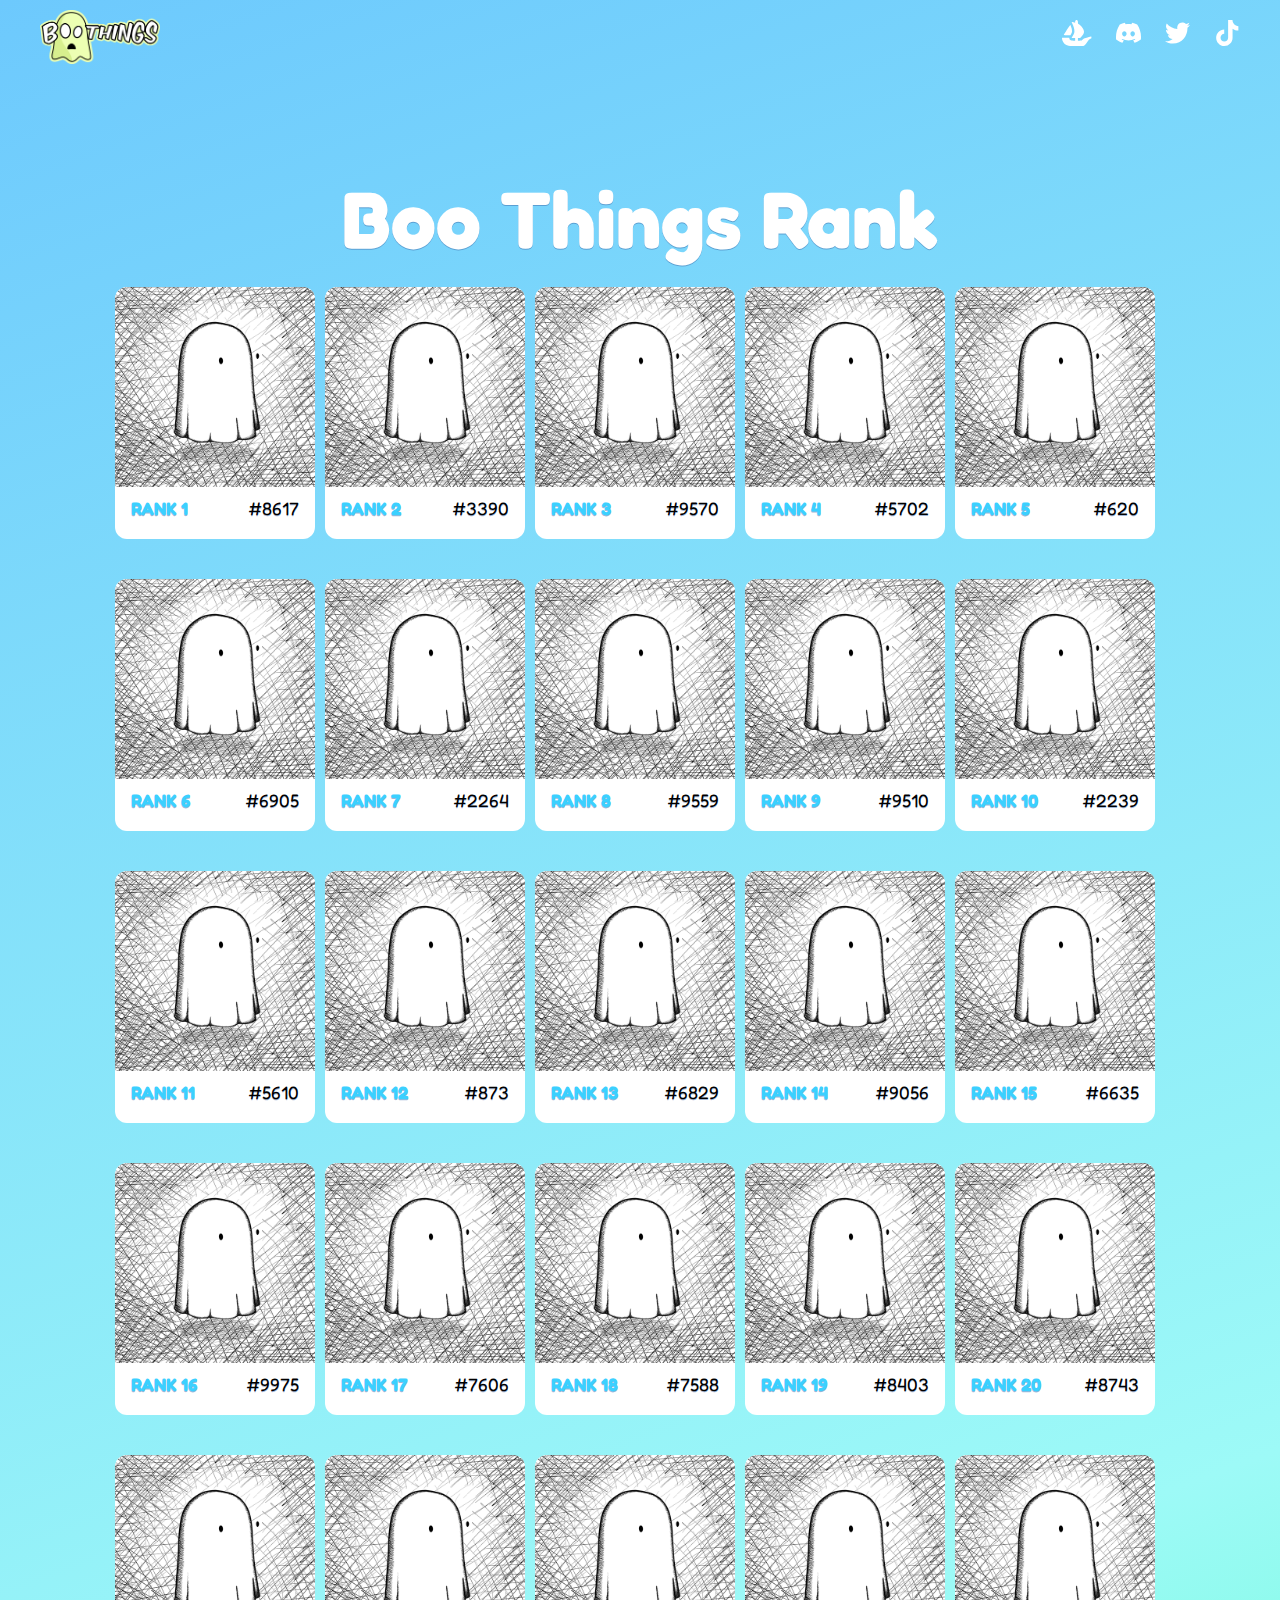
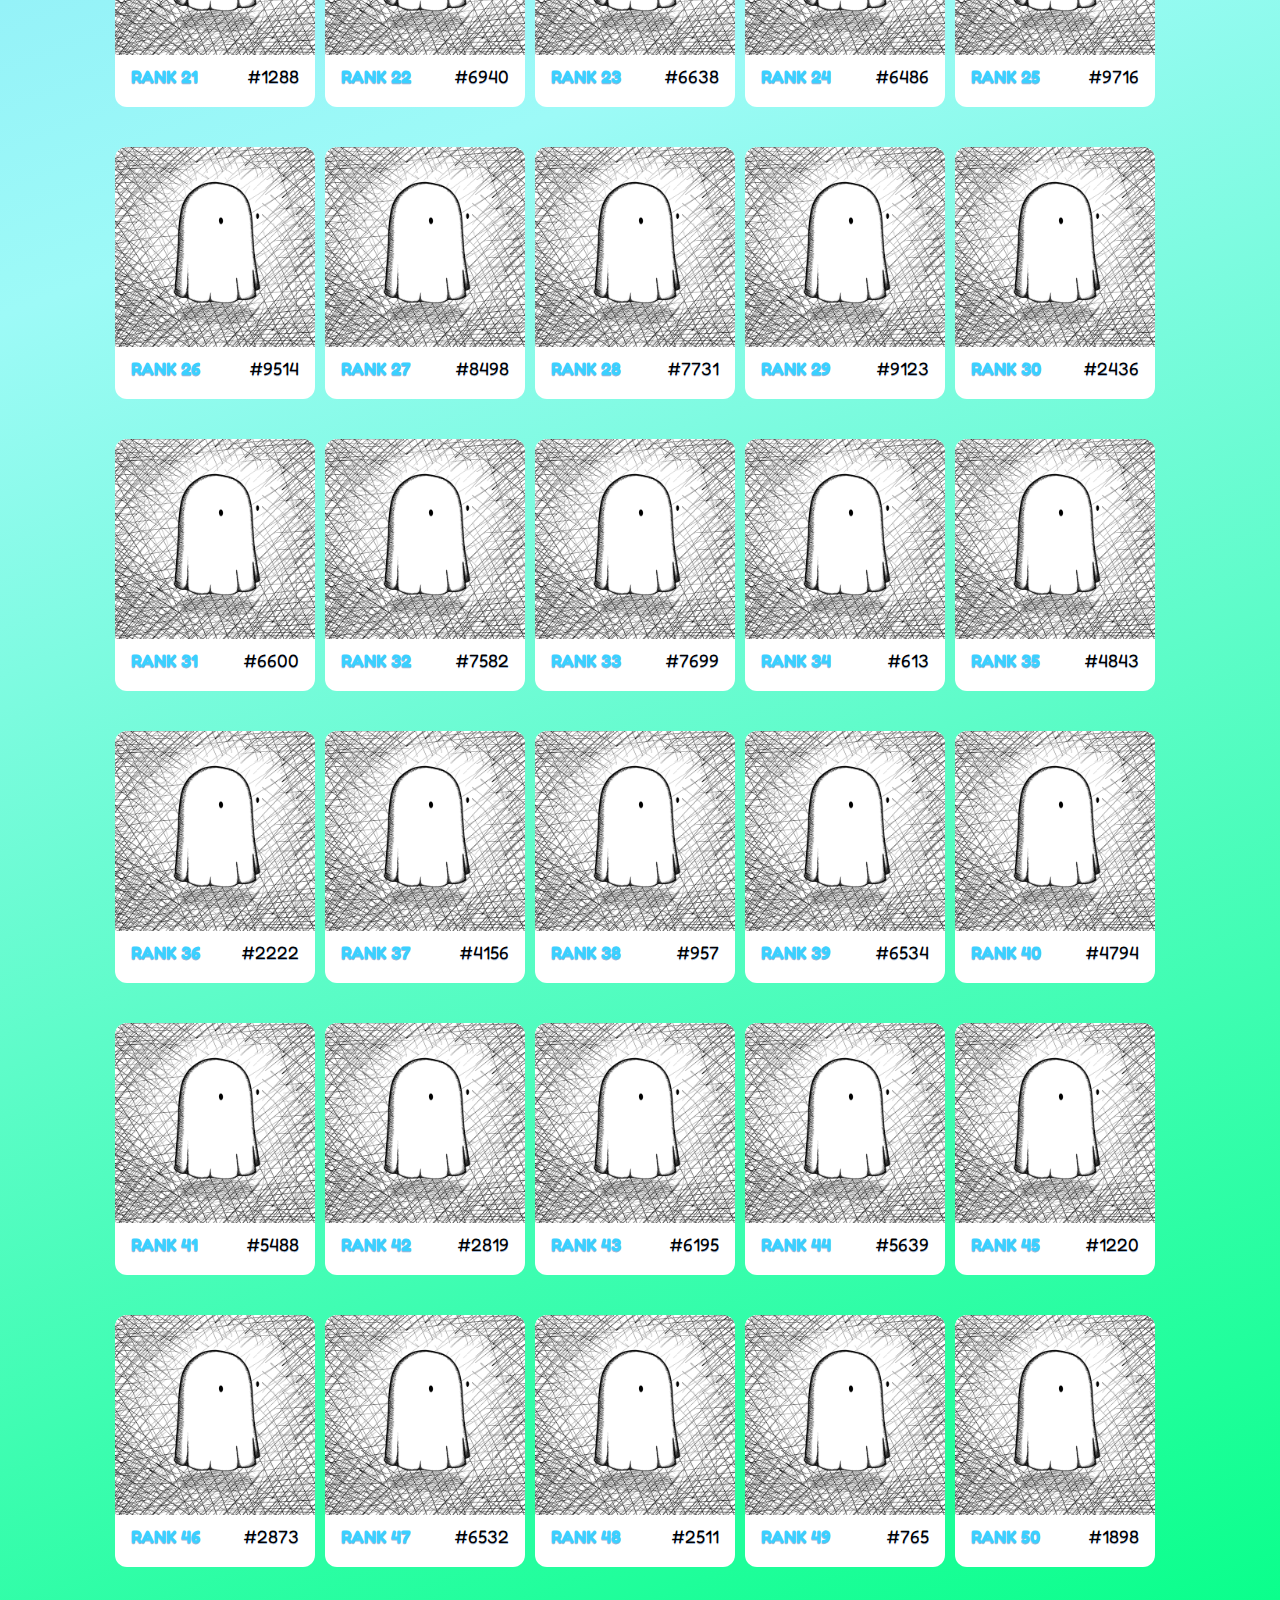
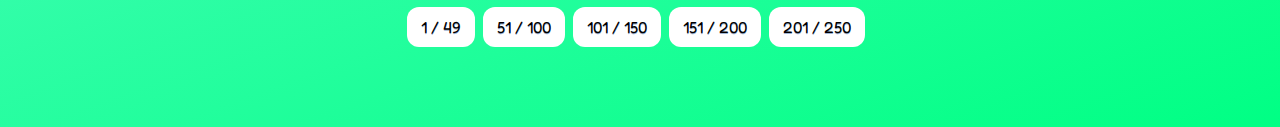
==== rank.html @ 9e051aad "Add rank page" ====
<html lang="en">
  <head>
    <meta charset="utf-8">
  
    <title>Boo Things NFT Collection</title>
    <meta name="description" content="A free NFT experience for everyone, no matter the budget">
    <meta name="author" content="Kaio Medau">
    <meta name="viewport" content="width=device-width, initial-scale=1">
    <link rel="preconnect" href="https://fonts.googleapis.com"> 
    <link rel="preconnect" href="https://fonts.gstatic.com" crossorigin> 
    <link href="https://fonts.googleapis.com/css2?family=Fredoka:wght@300;400;500&display=swap" rel="stylesheet">

    <link rel="stylesheet" href="styles.css">

    <!-- Global site tag (gtag.js) - Google Analytics -->
    <script async src="https://www.googletagmanager.com/gtag/js?id=G-XLTEWWSQ8Q"></script>
    <script>
      window.dataLayer = window.dataLayer || [];
      function gtag(){dataLayer.push(arguments);}
      gtag('js', new Date());

      gtag('config', 'G-XLTEWWSQ8Q');
    </script>

  </head>

  <body>

      <div class="session grad_green">
        <header>
          <a href="https://boothings.app">
            <div class="logo"></div>
          </a>

          <!-- <ul class="menu">
            <li>Team</li>
            <li>FAQ</li>
            <li>Polygon</li>
          </ul> -->

          <div class="socials">
            <a href="https://www.tiktok.com/@boothingsnft" target="_blank">
              <img src="images/tiktok.svg" alt="Boo Thinhgs TikTok">
            </a>

            <a href="https://twitter.com/boothingsnft" target="_blank">
              <img src="images/twitter.svg" alt="Boo Thinhgs Twitter">
            </a>

            <a href="https://discord.gg/EJy9NKh3gH" target="_blank">
              <img src="images/discord.svg" alt="Boo Thinhgs Discord">
            </a>

            <a href="https://opensea.io/collection/boo-things-collection" target="_blank">
              <img src="images/opensea-icon.svg" alt="Boo Thinhgs on OpenSea">
            </a>
          </div>
        </header>

        <div id="boo-things-rank" class="content">
            <h2>Boo Things Rank</h2>

            <ul id="boos-rank"></ul>

            <ul id="pagination">
              <li><a href="">2000 / 2049</li>
              <li><a href="">2050 / 2149</li>
              <li><a href="">2100 / 2149</li>
            </ul>
        </div>

    </div>

    <script type="text/javascript">
      
      var questions = document.getElementsByClassName('question');
      console.log (questions);

      var openUestions = Array.prototype.filter.call(questions, function(question){
        question.classList.toggle('open');

        question.addEventListener('click', function() {
          question.classList.toggle('open');
        });
      });

      //

      // Ranks
      let ranks = ["8617","3390","9570","5702","620","6905","2264","9559","9510","2239","5610","873","6829","9056","6635","9975","7606","7588","8403","8743","1288","6940","6638","6486","9716","9514","8498","7731","9123","2436","6600","7582","7699","613","4843","2222","4156","957","6534","4794","5488","2819","6195","5639","1220","2873","6532","2511","765","1898","2170","1280","3324","9029","1912","8415","8169","9069","6895","8429","5077","8716","555","7618","9482","5003","2297","7257","4739","8764","9260","3949","9933","7003","2746","3472","3657","9230","6705","5320","6749","3164","6603","6953","5638","1759","7271","7031","9991","2957","4934","1167","3299","4402","2298","7014","7051","463","4345","8229","3580","3064","3013","6737","3671","8544","5022","5028","4111","5581","9384","5187","4887","696","1338","1307","8932","4190","9694","2654","3208","3273","9005","2607","1345","6126","6279","2422","7709","9721","8931","9236","7064","7674","4871","1410","1043","2468","6861","7301","3610","4122","3910","6817","3036","1007","6783","6631","3784","6449","2406","25","4391","5393","356","9821","4900","42","3061","5607","6899","7275","3389","9518","9471","7463","8553","329","6110","4493","1985","2492","5473","3055","4860","6689","8829","2055","8887","9713","6428","4182","2894","3496","6114","6226","9447","5398","3069","6867","5705","6969","8107","9597","7198","6258","5847","6983","607","8833","8727","7723","4172","6508","510","2216","8196","664","6208","470","9080","9117","1420","4405","1624","3521","4771","3869","7564","8252","4458","5152","9974","7474","4141","8684","5678","1366","8548","5089","52","892","5653","3020","2823","7785","6047","3662","4617","95","9338","6289","3135","935","1128","3620","4498","6325","9986","3301","4859","4522","8686","5270","6061","7209","6450","5486","7055","9463","6164","7553","6230","5262","9319","5675","1001","7772","4709","2919","2015","279","1012","7852","5650","9638","1421","2743","2495","4601","974","7973","2999","1782","9815","1916","8504","4042","7241","1751","3779","1559","5453","7489","5039","1472","4479","9017","3045","833","422","3655","6331","3497","5435","6740","7181","6229","5373","4106","6522","3841","6864","9354","9051","2984","5963","8691","2023","1397","6301","6273","2020","8253","5902","6516","2044","4051","2985","6800","3251","4538","8248","8251","7356","1755","9842","7234","2544","625","3952","6804","8327","2405","1069","2009","1801","5721","2652","635","9763","7118","8212","9392","2412","7600","5766","3891","7638","1081","2963","7519","4690","9366","443","9093","9616","655","8101","9692","7357","471","1024","6181","863","387","3534","1525","1399","1971","4194","4320","815","2818","4216","3596","312","7430","271","7406","8775","9360","9870","6202","2773","6767","5891","7300","365","4578","6338","5027","5936","2129","2742","2849","8655","1777","160","1088","2961","3296","8683","9880","3231","777","754","3154","44","7554","2978","419","4220","8850","752","2860","4550","802","1992","8163","2800","9003","1740","3026","4902","1989","4923","6615","7078","5489","2274","4779","4780","7964","5389","206","623","8172","7706","1429","3423","3021","3315","68","4055","4328","9717","9328","3260","8226","632","5103","9767","9190","7171","6067","8183","9459","4211","2798","3908","5412","9038","7018","2281","3083","8416","1602","3589","2367","5905","3218","4797","1246","4968","6754","9394","908","9613","213","7684","5232","3494","2365","2853","6178","2976","3235","7372","7139","148","5019","2157","8064","1835","4212","7782","5326","3509","4206","7819","9015","8943","6080","3498","5535","6858","3532","5589","3766","348","5693","7856","7617","4461","305","2596","9009","1629","7984","8676","4993","8574","8168","7214","8355","5548","2344","6966","1907","673","497","3205","7975","4513","7380","126","5863","411","1814","7075","2623","4423","2524","6324","1078","9555","9108","1977","4226","5139","9100","2576","4109","6244","4352","9359","2317","9280","34","9771","8876","2364","3979","3629","8408","1122","5714","9172","4652","7117","9027","7988","5838","8171","5647","408","2202","1125","5439","7845","5901","249","8105","5234","8380","849","4105","6335","1039","7006","407","2204","2477","8698","9131","7925","9995","6370","8541","5111","211","1172","8017","4330","5075","7636","9144","7230","1311","311","7774","7814","6296","8477","1623","6361","865","5695","5505","7318","3818","351","7595","5065","1633","7347","6227","1169","2051","9329","2699","2127","6536","2549","5318","2698","3115","8385","3958","7108","7113","4980","960","6996","780","858","4965","5551","8217","2871","6247","4272","4528","9651","7880","1862","4728","4410","3079","9944","429","2600","4685","6251","154","7639","1872","9969","3845","6995","8396","8170","9857","4364","4950","2501","8700","37","3579","8948","6017","9513","9775","1053","7366","2038","3492","8034","4336","5642","2040","7126","4355","8587","136","9788","4331","8844","455","2532","3293","9019","1655","1761","230","1680","4383","2866","1648","9967","7365","8134","2497","7232","3821","7592","4440","1409","2826","4371","7515","3066","4349","4138","9797","5822","9607","1515","6388","6342","1721","2500","1310","5225","1350","246","6593","6205","58","4127","9418","2138","4137","8656","6490","9666","9961","631","9147","8813","2808","3418","1347","9816","6355","547","90","9083","4854","5271","1003","1563","8087","1855","6716","7879","5319","3990","6231","6780","820","3119","2363","8113","9772","628","7904","9492","8609","5502","1239","4911","3716","4143","5842","3182","7512","3739","1292","8443","3795","6698","4517","1182","8239","218","5324","4099","6669","6372","8482","2177","1305","1490","3278","5768","937","7483","3279","4280","4187","8126","7915","7499","6581","6683","8277","1954","139","2390","4755","4237","7913","6785","2921","3665","6763","4325","6715","3444","9355","8534","982","7146","4830","1852","3261","8487","1148","3348","4249","6816","7158","7411","1769","5652","2457","7101","9800","6344","678","1294","1458","8227","6094","7951","2145","6460","9863","1004","1626","2192","675","2832","3332","4825","9854","2012","2723","8075","8814","421","5472","561","4341","9982","910","5066","1150","4004","9781","723","6265","1733","5856","1177","8282","7993","603","2266","1427","2167","5940","965","5993","2650","5363","1184","5879","9599","7311","8181","1556","2093","7855","3687","9422","1489","1807","5941","6448","1141","308","5836","9670","2898","7134","6981","1816","5241","9237","2176","3644","3846","8837","2153","9976","288","5011","7067","3402","9429","6332","1403","5725","3073","784","2191","1582","3070","89","3487","9590","4439","8423","9437","9778","9295","8015","8022","8364","59","523","5558","5347","8323","493","1388","4144","7828","3277","2253","575","3185","8966","2727","6004","4053","5183","7438","1017","7634","1829","8255","3018","2033","4791","9403","3238","4408","741","8223","135","2882","681","242","4273","8203","8533","4337","8461","4551","5566","5227","7817","770","7714","2545","3566","4437","3462","4354","3404","6608","1072","1881","2578","1966","4297","4684","1121","1413","4180","7147","4416","4738","729","214","1653","303","9858","225","7302","3303","1884","9920","7771","9430","1900","1199","8088","889","5572","7514","3525","4068","9611","7267","8702","6839","1679","2103","2952","3731","2612","1238","2343","7808","4989","9749","1216","1391","9509","1641","7896","1408","4147","7405","496","5957","2837","2074","2648","3770","5841","4602","3837","8208","267","7264","8593","8860","2681","3919","5942","357","893","8540","5570","2801","2061","3615","7510","2315","8728","8714","5519","2905","3996","6888","4898","2571","7946","1526","3690","3463","3961","2210","7663","1477","5025","8492","5305","1549","1583","9861","748","8772","2620","2705","354","7143","6329","9926","3991","8530","9010","30","1767","9517","6491","9642","4576","4599","1273","9891","5531","4777","6602","7646","9875","6505","241","6982","6395","5989","3171","7427","4656","8246","5513","9544","3965","4571","9519","5446","7999","817","8218","4148","3940","6463","8207","7155","9068","6547","7745","3249","9124","1600","6871","4747","4436","4627","2539","3095","6977","3053","8557","1622","3150","7029","7068","5093","4516","7743","5209","1741","7934","2948","430","6935","6423","1996","4463","4594","9769","6016","5764","3474","3900","4250","3510","6261","6546","4480","4865","4344","8567","7351","866","2209","8140","7261","8572","1675","3302","8271","3924","9762","6185","8026","9330","98","6236","6365","8514","9929","8909","6218","840","961","1115","1453","8559","1776","9075","2039","7035","4919","2387","2067","5765","3193","5991","3626","6266","482","5541","8114","67","8904","8454","8392","1942","353","331","4082","8916","9213","2851","9373","5366","665","9655","1865","3571","9141","4348","8071","5981","716","6139","9206","1452","3362","4390","7873","3546","7650","9110","7466","1178","3507","3987","1635","6005","7465","4386","8606","3720","5273","5281","3114","4332","8518","5741","9595","2726","1256","4195","9745","2987","1257","4303","238","1096","5959","6656","2935","8550","3562","8651","4184","3978","9105","4882","5798","2820","5904","5597","868","917","3093","1331","9473","9362","5699","9528","7765","2195","3994","7102","6381","2265","5584","5977","5409","5200","549","4910","4638","9070","2100","5617","5767","491","6980","3419","4029","7713","557","1905","6037","8521","9390","651","2441","5965","8608","4392","1854","3040","867","6950","3068","5830","6810","3082","7560","5016","4775","4886","5040","366","4000","9385","2749","4616","7343","1010","8826","9304","6818","9335","1407","6275","9516","9573","2136","3588","1455","947","5101","2526","5455","9663","2744","4435","8000","4832","8976","8630","7919","4315","39","2081","5813","5004","7557","2156","2613","404","3102","2444","6965","3604","9753","579","6567","5636","2456","8053","556","2426","6075","8810","4140","9793","7221","5201","3504","8835","3050","5199","2173","8755","735","7857","9261","2669","2788","6521","8724","8315","3242","9884","4202","9257","3062","1260","669","5194","3516","9317","5224","923","8062","8668","2261","7159","7992","1991","8452","8583","9032","1240","2460","9194","5437","4725","8735","3535","6187","3271","7753","1222","5568","414","441","5804","8604","9450","637","827","5629","7854","1505","3768","6167","5908","8156","8956","1810","6830","129","2246","2328","220","1268","5374","5340","209","1504","3517","3688","9006","4620","8694","4877","102","2887","6446","9040","2875","2327","9708","2662","8901","8044","8331","8620","6299","5375","5552","8554","229","8359","7899","2","7328","1775","2198","512","121","4955","2745","7500","7505","7977","2459","1066","2777","6514","3255","8843","1903","29","6978","9970","5272","1145","3263","8499","8561","7884","2118","2872","8117","4720","880","3569","4404","4312","9827","2653","9569","8902","1011","4798","5422","4695","1242","5809","7149","2972","1644","6928","8580","5849","2572","1014","2105","4658","8427","2599","3256","6565","8198","8300","5256","2471","5279","8997","1502","779","9940","6159","9241","2110","4132","1161","5018","5092","3051","9148","3403","939","9954","1560","1073","2908","2522","2113","2379","3698","9546","1040","3711","1979","1303","5062","9089","9426","1715","9930","7180","6462","9315","2811","3429","454","4967","1547","4313","6209","7043","1778","3986","3647","9166","5061","6693","6085","1615","2998","6994","7998","9626","1051","7532","4899","3339","3581","7635","3669","69","4281","1156","99","8987","168","8317","1425","7052","9119","6357","8493","349","1476","6074","7848","5878","2989","2896","8259","4347","6420","8299","3723","4448","4857","92","7008","7258","9464","2165","3334","2034","2841","7111","4370","5771","5821","9326","112","8374","8690","1008","8135","890","4553","7281","1454","1269","6500","9132","2967","3439","9400","6751","2738","3288","2338","8737","6687","5866","2228","7643","1203","6285","8464","1984","281","2308","8746","3168","3603","9953","1961","3741","5719","3842","7017","2914","5222","7538","9316","8138","2196","758","1487","2763","3785","5618","2052","2588","5165","5622","3028","1133","3859","8720","3561","2622","5136","2817","1279","2892","7388","8200","882","2430","4284","2700","5776","8465","172","5921","8839","2859","1262","1285","1323","8116","4533","9276","2247","4251","9758","3976","4905","821","5071","8940","7013","1064","4657","7498","2834","4154","6717","8043","928","1565","5556","1716","3995","9065","4497","5410","6270","2473","3549","4650","5811","1878","1272","2112","2593","4142","4888","2194","1718","4294","2586","9698","992","4952","1322","2386","2469","3014","1173","9981","9704","3151","2252","1276","2443","4071","682","6433","1251","4230","7360","5938","78","2642","4072","9845","3584","4298","8270","4591","5044","7326","8089","86","2577","1953","4095","3023","6893","2647","3508","884","1111","3506","181","4457","7796","9007","701","3544","24","4058","5360","6833","8654","8897","4942","2877","2537","5930","7673","6796","7583","3319","2673","5986","6191","9094","5454","887","166","247","9466","2863","2282","9055","2721","3955","5492","7712","2934","4749","6410","926","8972","4677","7148","9263","1827","6327","870","4735","480","9906","1986","347","6340","5718","171","5774","4157","1695","326","9881","3091","5245","7243","9739","5498","111","2389","9021","4581","6397","1700","5162","7112","35","2515","6036","2361","7162","1479","9138","4171","8142","6729","9732","4471","6392","7236","516","4460","6545","4164","8481","1975","6183","1293","4838","4015","6828","6857","8960","9598","2983","3825","1958","5562","5228","6128","7586","7798","2310","3417","9284","2891","4034","4587","7456","661","7898","9734","1713","6457","3832","4368","5233","9678","5246","7703","712","1327","9818","3943","4244","8376","6046","6883","6052","894","1846","4425","3099","4537","6701","1362","8506","9223","9999","2035","2066","3392","4548","8662","857","8474","793","7580","2693","8892","7224","1805","1142","2870","3460","4702","948","1519","2720","5843","2610","2062","2233","9298","2463","1785","2089","1393","2521","6113","2174","3861","8906","4189","7436","8918","3274","9235","8847","448","5432","5895","7027","8545","7452","888","1225","6622","2587","6407","1521","7572","7127","7824","6789","4708","4764","3459","4030","5231","1108","1102","2080","4378","9106","3259","4521","457","4407","6280","6611","8233","6790","3197","4917","3409","5738","1724","5035","9742","5839","3906","8523","9737","6711","3957","542","7266","2294","4295","2251","2730","5371","5460","6837","7428","4379","5898","8166","416","4227","9711","282","2639","3184","8991","5023","8543","515","3104","4504","9195","6970","9826","3587","1271","7206","7485","8129","4401","4495","427","2790","4075","7325","8802","1229","9951","3468","9322","4909","8489","1710","3047","5153","7822","8708","9098","362","906","7805","8571","9649","4603","619","7847","1208","8442","8974","2411","6237","1359","3945","6137","21","7050","5042","6936","1645","9306","2915","6910","3001","4478","1928","2806","3178","5244","258","5861","7831","740","2392","4731","9220","621","9534","1922","8605","3352","5726","8411","175","6890","9077","5756","5524","5685","5950","9013","495","1566","9878","987","5332","8013","589","3129","7069","49","6811","1638","767","4666","5280","6421","3233","2676","8056","2159","9574","809","3046","6368","6477","8600","1343","3138","6682","1093","4706","4964","7769","3254","6235","6283","9498","4134","848","2161","3835","5238","3156","9832","2302","7626","3143","9724","9372","4704","9453","2797","6169","1627","2517","7095","4508","6772","9305","5052","6527","5580","9361","4683","2608","9337","194","4895","7494","3469","5211","9983","2816","7599","3934","6284","3515","6295","4090","5055","6175","8602","9026","266","2548","5220","9245","1473","8173","8636","1021","544","1573","4841","7531","3344","2356","9413","2296","2803","7754","3831","5007","9719","6934","2809","4906","7679","6732","8625","829","1186","5733","5978","1048","925","3416","5158","5425","5749","1882","7976","7849","9812","164","4288","7340","6612","2843","8070","5060","4956","8435","7382","498","5649","9783","4043","2323","688","7570","6456","9066","5317","9478","1897","3363","877","540","8121","3094","3357","5757","3676","3308","6200","4988","8325","9184","9919","7215","6147","1783","4205","3520","5442","6362","831","539","5917","6382","1685","3089","3630","5083","6852","4484","5503","8849","8967","8350","2943","4792","391","1195","5216","5377","7125","4634","2072","3396","5645","5810","6168","6473","9225","796","1083","7090","2499","8776","2922","8825","4724","6425","4853","5266","6827","7502","5298","9234","6216","9137","2221","5191","6992","6027","9352","8059","3820","5795","757","1678","1065","2850","5619","9445","7123","7153","6414","4714","7683","9579","4515","87","642","8149","7691","6843","2917","7675","5995","6249","5778","8996","9307","2293","5419","3411","9741","9871","97","5750","8555","984","5188","4110","4767","183","8838","9214","2116","4787","6198","9052","1005","8177","7122","2731","2889","2895","3098","7568","8278","330","5724","3194","3659","5192","9524","4257","2307","6771","7030","3149","584","5882","2774","5525","2415","4023","4566","5499","6131","6250","6374","7844","8307","1070","2352","4358","2538","3729","4673","8824","1948","3826","8417","8921","2106","3415","5221","5497","1593","3196","6937","6252","382","2212","5121","6599","8712","108","9647","577","5539","2454","6653","8382","1923","4827","4963","7883","5781","3192","6095","8665","6502","5091","6914","2941","8312","9444","1325","4878","9836","7680","7529","2488","3638","4582","7120","3759","751","7645","487","2109","3802","4946","3077","5450","1726","2476","1376","5438","1697","2678","517","931","1147","3204","4112","7612","8950","9004","4971","8939","9900","999","6116","3621","5958","8893","4786","8674","2147","6088","446","7836","376","2226","1221","7178","4151","8657","8744","6881","4126","7033","3710","3103","1729","941","1419","3586","918","2366","3776","6394","6396","8995","4672","3310","3117","3137","6369","8556","5803","7249","7409","1692","6525","6973","8713","638","8899","4340","3702","1836","9171","3787","5637","8614","3400","8911","6930","8486","5413","9259","1970","4338","9572","5540","6770","7250","3253","7384","8430","6313","6841","2856","332","1849","3414","3726","5703","5922","6809","7216","4510","9862","1422","940","4711","9675","9334","4947","6482","4901","2937","6056","6774","7974","4271","6576","7509","134","3599","8941","2508","4054","6186","7103","5148","2348","7604","6044","3591","3666","7273","4701","920","4018","8867","4035","7037","6725","5202","7927","8664","6072","2628","2988","7083","856","7842","6572","2071","1094","8731","8999","334","7028","2162","2868","3300","9822","1668","6728","1571","8288","1869","9211","9743","5608","8851","8099","9182","3905","8979","7394","9896","3270","9901","7080","1157","1574","5321","5867","7070","5474","580","3349","4010","4267","4774","4817","7218","9379","3203","4716","5475","5615","2391","8924","7910","8741","6806","8853","4254","9865","4742","7756","606","1164","8419","790","2345","3923","3941","4406","8219","5284","9302","1956","2242","1883","4927","6278","727","8476","3550","500","2269","6141","5344","6775","4453","8441","1793","358","8005","1436","7391","262","6847","3384","7060","4761","3281","5467","564","4811","5815","4285","913","2857","4059","7121","4081","6481","2431","4659","5100","1822","3583","9915","9109","286","6990","8945","9158","234","3054","2032","5440","9618","4179","9348","5865","7315","7644","9416","3605","3764","3177","3565","8807","9408","762","4170","9643","1129","5171","5514","5939","7026","9312","5643","1385","5656","2930","7957","1588","2789","3485","3340","5544","6193","215","1080","2936","3808","8729","1592","7790","8036","9486","8621","679","898","3245","4766","2101","9155","1056","1611","4269","4753","4816","7150","9691","687","5789","7853","8042","4260","6315","1332","2077","9477","9568","2189","8118","9278","2487","7648","2450","3161","7506","9297","1959","3239","2675","7631","9738","792","4961","7435","3622","9760","8067","3793","9628","7821","8989","6497","3448","6257","8361","9856","1036","1831","2542","9752","2314","3477","5302","9575","963","3992","8923","8641","197","8244","6162","65","1910","3556","74","7727","1842","6694","7688","8812","715","7059","684","1607","1973","9449","1820","3398","4754","5335","5205","7666","783","1052","8291","2768","4529","8935","3163","9018","841","6493","8872","8024","9549","5181","9391","6334","2383","7228","4192","8393","1159","6143","7573","4757","9202","6314","3451","854","9454","4734","8680","4976","8232","4418","1843","6889","7959","3966","8292","276","4335","5601","9480","3715","8054","1317","4939","7952","4850","6349","1952","1937","7607","8624","9327","7330","3446","4732","4744","9701","2674","9561","302","2864","8494","8607","9627","9773","2594","474","1990","3323","4373","7563","9873","389","9661","9500","9457","1058","1466","2230","4191","5527","4263","428","3306","9060","901","1880","1980","5397","4372","9192","9633","6093","6194","1026","6367","4433","1341","5760","3582","364","1803","8635","1029","2711","96","1055","8633","17","1215","3701","9848","9960","5053","6288","622","1261","6091","842","3058","6568","5365","2171","5855","5888","6487","9556","1698","5579","8954","8977","949","5894","2740","526","7248","4432","1027","3704","5748","3298","3692","4130","4442","5555","125","1647","8286","993","3503","1187","6358","1212","363","8971","252","2878","6015","2629","1168","5880","7559","9554","9882","7690","4564","8297","6552","7092","7419","7628","1006","6933","8994","1965","2489","3843","5964","8619","3641","6675","7288","8723","1674","3933","9240","235","400","1619","1402","9421","8406","5350","5239","1263","8768","3730","1193","2579","137","6453","6422","459","3024","5831","524","1610","6619","5870","6639","9744","1688","119","7039","7878","7561","2649","3359","205","4069","2569","7909","1722","8886","4451","1138","3434","3860","8321","4459","3445","9506","410","3856","7246","6874","7667","8021","5277","4395","1098","1620","245","7787","340","7166","449","7886","3043","3678","5985","8224","8136","9296","5859","7894","8262","2766","5806","9376","8228","8842","2554","4279","499","9918","2418","6815","8642","3769","3017","3088","5314","9807","6688","9212","1742","6364","563","9676","2045","4419","2861","3931","1650","5576","1911","1690","3237","4393","8496","5896","6057","2141","6083","8050","9310","6413","2340","4118","6393","851","2099","8798","8383","106","7903","1745","3925","804","2139","5501","5735","8796","672","1416","4307","4914","9218","9311","2271","2974","5309","6649","8324","9205","3191","7609","6427","7114","8027","4803","2924","3354","189","3563","4491","9843","141","2852","8612","6838","4074","7259","645","2362","3878","6224","2094","4499","7161","7733","955","975","9289","1512","3175","5416","7497","6154","3100","3383","5658","7263","2739","6471","7336","445","1613","3749","5351","278","4033","3643","4804","6957","9364","7207","845","7503","8599","5602","2134","7151","2382","5549","6655","7304","1815","3406","9248","32","1469","652","5791","7058","4165","8874","2301","8447","2867","4232","4954","5736","8569","151","122","2146","2918","6842","1605","6219","7239","9273","1819","6748","1568","3394","2590","4597","5980","1808","9320","9684","869","9118","8831","3385","9270","713","5644","6658","8711","6954","8340","9601","2057","582","4223","5563","9062","1228","4856","9145","1449","3035","5207","2784","7062","9653","5605","3734","4960","7867","8371","718","4542","5666","958","4434","1766","6998","8179","8765","2603","3880","8147","436","3432","451","5176","9031","7154","5417","3547","6371","8012","8669","7274","9501","6182","1233","4921","537","1433","6924","9115","9436","313","545","2028","546","4687","342","8975","4880","6979","7841","7314","45","3855","9404","536","9977","8777","599","3112","3491","2263","9215","2713","3375","2182","7342","1889","9552","7116","3198","5099","5483","600","861","2709","8733","520","3902","8235","8513","9606","7619","7254","8894","9345","634","5293","8007","8748","6133","3072","4446","4974","973","7971","2374","1146","5014","2085","296","1223","5537","8237","6557","5744","5026","253","3545","4104","7269","1114","1218","1800","5663","4376","6009","7536","7851","1247","4424","2762","5509","8438","5708","6759","9587","9088","9640","3777","325","1982","4150","844","4186","6030","2842","207","4983","6613","8759","5564","7094","2027","6834","1491","1536","1725","6000","6430","1395","1095","4846","5500","9831","2664","4413","593","5966","6807","3984","1035","1297","76","1478","5415","5606","511","1126","5532","6123","3430","6677","7469","9382","736","1904","9586","1368","4632","9780","4036","4166","4949","1499","3450","604","4113","5516","6709","8455","4400","7381","4301","5259","15","6444","7472","2058","7866","8653","3130","4948","7022","3081","1000","2098","3863","5212","6714","6821","1993","5376","5128","2812","2601","6142","3901","7759","6466","7795","477","7308","3146","5694","5144","6551","2451","7877","9324","4809","2679","4060","2938","4975","6343","4388","6153","617","3065","7047","9431","9165","594","1210","5779","7434","9615","4322","7816","9277","9231","7002","1550","2995","2692","5429","8503","2764","3087","9748","1387","6872","170","5588","3500","4133","5543","7616","989","1092","3207","4723","6571","8502","180","1042","6663","8467","503","3865","7633","9358","4062","9621","2527","8369","9791","513","710","5150","5947","6319","1022","2505","7107","2725","5119","5710","1774","3721","4953","1089","4067","6380","7346","8933","7565","7777","8827","2624","747","3170","9803","3680","3904","5495","967","1179","2927","9242","2334","3696","7541","2687","4526","9142","6111","7082","9001","6333","3075","7686","9047","3755","5630","6684","2513","8387","3290","4219","8180","4146","7827","8795","1567","2470","3350","3158","4503","1354","7803","8346","5577","791","1432","3482","420","2636","5372","3758","6485","7956","2923","5182","3956","6060","6437","9522","996","5689","7316","9625","4651","9224","9451","4097","4089","7061","7303","1591","6084","6171","9101","5674","3637","9120","2353","2531","187","2446","3007","5522","9681","9860","2478","4670","6495","7203","2453","7418","8341","2507","9136","1378","6667","9044","3283","4293","5496","6903","5875","6077","2516","4935","7141","8927","9130","1329","5553","1171","4555","6387","7049","9925","5720","7693","236","921","8873","9725","3656","5697","6735","4819","1428","789","1118","5149","8281","8930","946","3600","9802","3289","9397","9839","5747","6484","9114","6092","7914","3076","568","3703","6938","2886","3839","3936","4633","5076","6652","8264","2947","5573","6720","938","3639","4447","2503","5174","2696","6354","7652","2421","5927","6755","7860","1867","3887","4641","7881","4563","4262","5687","483","6416","3063","6474","7260","447","972","3942","9650","204","4248","816","3851","9024","2433","6556","7034","6103","719","9496","738","2360","7412","9090","9258","5399","7535","7794","3570","7732","2241","4178","1746","2879","4997","5401","4604","9909","4662","9095","1569","630","7955","8096","9537","3522","6743","7403","8462","6418","899","6673","6823","9622","7508","1616","5536","6515","9247","1384","3153","2953","5578","7614","2330","3873","5777","9343","1603","702","9609","1163","9998","1934","8738","953","283","3709","4360","7298","5800","8512","7602","8343","8368","8155","47","163","7871","8485","9939","2535","3321","2337","5067","7370","2714","9584","8405","608","7205","7967","8990","3335","9369","3427","4231","280","5017","6626","6628","8627","9488","2319","1236","2585","9163","9808","4040","6426","5819","5945","3118","5477","2691","3727","6586","31","5808","1301","3183","7329","1760","2395","8463","1749","1768","1608","2006","1099","4367","7575","9955","3746","3858","3982","6337","5835","9515","4387","5230","9342","8622","9539","7780","2986","3975","5468","1606","64","1067","2781","3224","3325","9154","2597","4011","7840","346","1254","2154","1300","3140","3944","1643","2715","3505","195","2022","3447","1711","1230","1373","7063","3441","8566","3057","722","8870","4213","7164","5883","5997","7053","4215","5854","5263","3366","6630","3897","8131","8418","933","3379","307","123","5752","4505","3443","6526","8758","9947","7319","7969","761","2847","5833","9071","8925","6913","378","2663","6560","6766","8318","778","6517","6375","711","1945","5157","6124","5029","7291","7990","8964","6594","3248","19","3292","4996","9462","639","155","4929","5124","9203","212","4894","3174","3530","3847","1888","3033","1844","7629","6309","7041","7373","7792","6264","1401","6081","7654","648","3980","6021","2970","9869","8144","6492","489","3800","4431","8422","574","959","6991","7066","9566","3305","3595","5333","9196","2428","2950","3006","3347","3988","7518","1367","2234","3862","7160","730","5823","8285","699","897","3740","4276","4664","5104","5934","8360","3833","7870","5487","739","1113","3660","2048","3543","4829","7182","7664","5706","6028","4047","4982","8247","8479","2224","4635","6043","8108","1324","4913","6958","7799","8249","1033","8020","8747","1112","9349","7306","418","1019","4116","5151","7897","8186","9796","9922","9583","5545","3355","725","2893","588","1594","6776","9243","2003","5731","8721","1712","2059","3827","5138","5874","6379","6900","3435","179","6896","7089","872","3461","7128","440","4736","4183","6063","4941","2056","4061","5654","7458","8366","8792","3048","5267","5814","6404","5037","653","2560","9837","8098","5159","1082","5937","541","3342","9779","4188","8045","4851","4608","1245","5594","5291","7624","8475","3222","6670","1136","3381","3844","5816","5301","5072","7730","2131","3932","1127","1151","1796","9979","8407","9128","3539","1950","5285","8199","8509","8861","4875","8210","9491","7011","3882","3960","2712","3042","8370","9318","138","415","2899","5198","5426","7309","5845","1598","8041","4026","5010","1120","7832","2385","5504","5686","5912","3819","4079","3707","5068","7223","8188","3874","7905","3111","4252","8276","7965","4585","1949","3377","9562","9639","8671","4198","4839","9309","2665","911","4145","5428","5807","7707","9028","929","2708","4489","6747","3895","7320","6050","406","6459","7585","314","656","3606","8750","57","775","5288","666","6082","1443","6520","5408","4299","6877","1779","4852","5510","295","1037","5278","9654","7527","3425","5742","5869","6245","7339","4674","3280","2083","1676","4544","7677","413","3484","6733","731","4769","9368","8174","1564","188","8963","4611","1277","2125","5441","5670","9740","5048","3223","5423","6271","5020","2218","3002","6620","4088","1918","1435","2437","5626","8445","9481","1951","7377","7597","9577","2168","4778","6402","1267","1227","8785","1510","4174","6967","2876","881","3538","1197","7081","9476","2993","8699","6170","1877","4351","7696","9470","7040","1498","7292","5946","9208","4474","5611","9300","8345","5431","3030","4932","5784","1933","8266","1802","2331","2025","6985","6798","6144","2053","4623","5998","6468","914","4694","640","1873","2046","2285","5881","255","5185","216","3633","5657","9810","1431","1735","4173","3789","3883","2329","9207","7455","876","6322","1441","3180","8815","9718","9823","8594","4098","8644","1839","8840","618","5449","6501","8338","760","7627","4","8104","3370","6916","5458","2583","2434","592","6099","6518","6787","6869","8726","2839","1631","7076","7393","4547","1375","5753","7916","8603","5634","3471","3568","5542","7152","368","9874","860","5387","6550","7801","1513","3962","943","2019","3876","2402","4928","7581","1442","6964","2013","4006","855","9170","2037","2902","9149","4740","5745","2668","5451","4785","2954","7199","2755","7187","2267","4323","2205","3424","4108","6601","8289","1335","7226","9608","2377","2615","6609","2757","534","9992","5107","6543","9037","4539","3786","4848","6762","9321","1572","7413","8788","3658","2779","5871","8094","1930","1","2419","3946","6744","8078","9956","4327","4763","6378","184","7994","1663","1886","9336","5956","3973","6577","7296","9058","2211","5476","9091","8490","2689","6731","7450","4849","6","2416","2942","5673","9178","1132","4579","9406","2219","2408","7863","8709","806","1981","5491","8575","6049","7100","6445","1386","1135","6228","3005","3593","4044","6051","7942","149","708","6018","6363","2095","5249","8986","4619","1041","1677","2904","8335","3537","7012","7368","7830","4314","4922","1176","9667","6761","1967","5751","8141","7001","4247","7196","3206","8004","8942","2166","3554","8732","6906","82","703","1013","1166","3399","3667","8439","1925","3490","9351","6784","3559","4546","4925","5303","7767","397","5973","8809","2559","320","3433","7432","4422","5698","7775","7374","9542","4429","7507","9460","9665","3852","8358","7985","3338","5517","7972","4584","5000","9964","5521","7715","4389","2371","1728","1511","5226","5235","7473","1821","7613","8501","8855","6629","8061","486","7110","9804","3317","924","4613","5490","5709","8681","9679","1944","6650","9731","1104","3378","91","2335","185","6119","8661","3937","5006","7781","7944","5405","6076","7185","2702","3533","4543","9127","3822","2030","2223","7544","9770","4726","9425","9281","9924","5164","8558","1486","5828","8328","6214","7417","9251","2690","5598","8290","9782","9853","4353","61","3466","5370","8112","9407","1804","2546","2982","4243","3380","7422","1379","9339","9439","3899","4609","4916","5690","3134","5691","9175","3367","337","5971","6179","7106","8157","2126","2520","336","2602","2637","9980","1719","1963","2900","6511","9189","7398","2438","6454","659","2703","8018","2780","7526","475","2528","8590","5170","7893","4867","291","3105","5330","369","4630","8333","9456","1418","2180","5728","6659","9799","4027","7433","7835","7252","7929","8296","1252","3027","4259","2582","8258","7826","5983","1326","9487","8888","5125","290","5740","2384","5743","1974","5323","1371","4031","4369","1296","1381","5953","7962","4721","7584","5214","1214","5801","3333","6318","7737","874","2357","2530","5406","9353","1134","3421","4781","5421","7170","9941","2683","8240","5130","335","4096","5826","3221","227","7190","7276","7323","9458","412","734","9254","9370","2901","808","5394","5759","3618","7065","5612","5818","5737","1601","1704","2380","6232","83","2483","3706","6130","6467","7736","9383","2199","6246","4286","9835","6909","824","1334","915","2021","5094","6773","4907","3708","9757","2782","393","4795","5252","6148","2090","5379","9402","8673","1423","5565","6151","1412","658","3442","8384","2625","2940","6730","3483","3915","8159","1587","2604","7392","9104","7495","9375","2485","4881","7439","7492","6424","4196","8466","399","4675","1683","7685","9250","465","3541","66","9697","372","7605","8137","8175","8965","174","9378","6931","8185","2086","294","3650","7475","2158","6188","7721","3879","1204","8347","7324","3518","6814","9219","6267","3312","2890","3169","9086","6836","7966","7402","979","2284","2312","7487","6529","6272","8008","6971","6215","4107","7689","8516","6308","3555","5646","6405","8859","6523","1826","2595","4671","1612","6641","7642","9174","3097","6510","8983","4680","8069","1917","1943","2164","4580","6902","3981","9420","9424","8215","8444","1283","2496","5526","5538","254","8613","1757","4350","5090","5286","3124","4722","344","8779","9412","9985","5331","8028","8529","4001","8214","7036","2519","9792","2920","3511","9677","968","3575","4426","8047","469","4502","5190","6321","7408","6987","3917","5358","7651","4530","4012","9972","2786","2939","8386","1348","505","131","8920","4207","1864","3437","6848","7278","11","4139","4995","5796","6932","5380","5585","2114","6386","7429","6880","3954","9507","1034","1447","3928","4209","8816","5036","6801","8537","152","5925","5001","485","8522","9042","3215","9883","1914","2393","8326","4855","7007","1470","9632","8449","1097","5840","5534","8793","7375","7293","1241","4399","6483","7762","7768","3275","6865","7996","2341","4411","8526","9819","5665","3791","7783","4588","9904","453","7788","7986","6769","4428","4103","4625","7184","9813","4560","7567","2429","9097","7335","8351","3927","5520","4160","7621","7874","9943","4346","2959","3713","1858","2014","1468","1576","2659","2772","2640","43","6065","5313","6035","6948","8111","8852","6180","8782","7892","6741","6862","3307","8332","7748","8946","1475","233","4575","2573","6138","6196","527","5916","7530","7093","7088","8875","5436","2956","9200","6519","5223","8460","5999","6539","7459","9543","7655","5729","2123","4256","8091","228","977","9308","272","8389","8412","232","1847","7010","945","1754","4665","6406","8014","3000","4403","7004","7608","6476","8016","9508","585","2316","5289","9750","7156","4801","8029","8313","3092","5296","3573","6764","9272","776","3327","4445","4700","6668","2137","3646","5886","685","3788","8616","2163","6311","6962","5762","1130","6455","9350","6562","7926","9414","1077","2232","6537","9705","2502","9580","743","3756","8970","4483","6022","1997","196","4822","1506","3524","7784","742","2054","5730","3128","595","1396","9886","5407","8663","2148","1139","3287","3316","3558","4999","1237","7963","3250","3849","3909","837","2427","3011","3187","9111","7359","409","478","6569","62","1562","3202","7350","1672","3121","8377","8784","2958","787","5732","7887","4421","6019","2626","3155","9143","850","3010","7729","2403","2102","834","6310","5508","223","2414","1885","3008","6389","6390","5424","1558","3540","5169","5255","612","1913","9867","6461","8907","6350","9440","6585","5034","6566","9423","9512","8915","9829","2324","4858","6106","7540","4592","1941","6919","7157","6150","9386","1731","60","4377","5844","800","2155","8817","614","788","4056","4374","6963","2439","7400","6212","5567","5648","7786","8245","2968","986","7520","9602","5184","6059","3693","4936","5390","4981","9872","5210","8917","5624","7726","9604","2179","7431","6097","8757","9710","991","7543","343","5761","3772","810","41","1306","4556","4681","9279","9785","6533","7719","5354","1286","1539","2370","5142","377","6121","3989","811","7895","5471","6921","4679","4241","6679","5024","6054","8998","9866","9990","4485","5853","1344","5045","8528","9432","6822","7718","461","7131","1404","3513","4788","479","1817","7695","8883","9301","3714","5935","2722","8049","6096","9550","2865","3881","3963","7478","2981","7752","8161","6020","3921","4091","1696","3685","128","1995","581","1062","3044","6632","7876","1736","9388","8578","8884","6589","9868","9146","9646","9805","9996","3807","4500","85","1632","1962","3294","5292","2461","1438","2036","4661","9121","7378","9532","71","1483","12","9596","9238","6384","4456","7676","2237","7277","826","4086","5265","9877","1319","1437","3059","6282","4519","8517","1609","4385","6201","6734","7591","5002","190","3376","8736","6808","5338","5911","4135","53","9699","3116","3201","5512","9099","1870","6941","7054","8158","8164","9162","1665","9893","2225","7355","8428","8610","6922","3625","8951","54","3148","3738","5129","9167","3479","401","392","5559","5664","5780","6945","9931","5775","7789","8949","2452","8885","7702","8178","5328","8797","9703","4647","1316","2881","3803","4290","4891","3828","6588","7084","2566","2966","4577","4291","4455","5161","7442","5651","1555","2555","3420","4874","1295","6345","7885","4831","6411","167","8898","3512","2010","2656","7097","3113","3809","5316","9558","9469","7603","2133","3640","7705","9346","8869","2807","9631","2862","7282","9908","8638","9393","1935","6102","431","9246","7549","2529","3778","4414","7056","8761","2257","1694","3648","3527","8525","9333","8549","425","3295","5530","1119","2149","4918","5098","5782","6634","274","5848","8334","9419","153","481","9811","1480","6024","5311","6472","2115","2235","543","2845","3078","8717","9965","9499","1025","1471","1795","5400","5282","2351","417","142","4052","9381","6222","7098","3850","7385","3230","1180","4933","6174","8822","9405","8176","1570","9851","6436","7071","3743","9016","6651","2079","3015","5932","10000","956","3211","4120","5254","6540","6955","5237","9801","9159","1009","6831","2644","7569","5834","1497","7710","818","3456","5676","9198","5123","6297","2641","8154","9179","9645","6876","692","3120","3814","7590","3216","8187","8425","6703","9798","2207","1377","8696","2260","2455","4783","9152","2262","9824","6692","7766","3031","3670","7921","1299","6089","3262","7322","9468","394","5097","2215","2657","6610","8319","9592","646","3313","8221","2677","714","5349","4897","2480","4197","694","1614","7247","798","6885","1921","345","2336","6513","9859","1312","8914","3387","6942","3614","6242","177","2458","7183","3009","3898","4342","8685","9233","4470","5462","7197","5049","7219","9936","1372","3071","4282","4233","6956","4270","4283","7811","7641","9786","2799","6039","8890","3","1124","2448","6927","8434","1625","8675","8866","3765","9560","9683","1546","9048","5193","7947","8409","2005","2735","6911","6026","1106","5671","7130","1848","5203","6662","8786","4163","8560","9479","852","1153","3181","8864","8588","9000","6795","1044","5143","1346","352","565","1919","7920","4984","6645","2306","2658","3959","6286","231","7989","4119","4931","7208","744","3012","6352","9043","3797","8","7623","324","3426","3291","9371","6323","7978","1259","9958","4064","318","1071","8065","8881","4025","124","3781","9443","5661","9887","1231","6316","2276","3748","9988","8265","5177","5715","3220","6753","8344","8823","3351","5482","3782","7717","1868","3611","8531","8283","4590","2467","9227","7401","8789","3368","5805","5900","6069","6986","562","2977","7625","1194","9129","3320","7462","4729","9902","7174","7577","219","7681","8424","8576","8647","6003","6976","4970","159","601","1998","2911","8706","46","51","6596","1016","1969","1845","6398","2410","6033","6915","7647","1532","1551","5087","4014","2435","5603","165","825","8357","6135","6788","7085","8806","1940","3677","4552","4908","3922","4308","1152","8500","9151","5923","4361","8646","8985","859","6366","1732","3041","4823","3890","1531","1691","2616","6290","4511","5064","5116","9073","1792","9288","1639","5215","202","8760","7901","1131","3767","2445","3032","4615","4663","5574","7697","3560","786","980","9503","8579","2172","7995","4828","4158","6488","1824","5264","8399","8145","8767","6136","5832","4268","7177","1464","6929","226","2785","4992","5287","997","8342","2151","8458","3219","8818","657","2821","4745","5339","5949","2618","3147","8295","1174","5213","7175","8586","8961","1165","6304","3798","507","9637","1494","7833","371","5640","1646","2181","4750","5166","8848","9177","6281","7804","5392","2575","5933","5817","8639","1823","116","2580","6925","381","8618","359","6512","3314","7722","629","1787","4222","1892","5396","9139","1585","9525","7137","4048","871","886","9034","385","3464","5404","2979","3907","5914","9727","379","270","6254","7902","3258","8539","9795","4540","7313","8213","1045","8969","9910","1059","1924","3049","3501","5850","6223","7349","2776","5117","1743","2076","3918","8704","2997","862","293","1794","1537","5106","8643","1087","7829","663","5712","6676","8787","9262","4807","6952","8404","2645","4573","6898","8123","1191","9472","9210","1906","2765","4730","8035","1915","4039","8715","7700","442","2557","5713","7352","9892","1278","4080","3682","3336","3346","3719","5557","1448","4009","6045","338","1834","5688","5079","7235","8410","769","5928","6873","7289","964","162","7086","6799","9256","1636","6087","8508","8841","7491","2694","3886","4129","732","6160","6328","6712","6752","7850","7891","7525","2355","5529","4464","468","9059","88","321","7387","384","3805","5681","8103","3467","8783","5140","823","5395","1595","4595","8478","1955","5137","263","8856","2217","2964","3829","4229","5115","6583","6742","9994","5268","9984","6897","7809","1234","3697","3619","434","2358","5348","8510","4019","2347","4741","169","3567","7742","9905","316","1748","5827","5550","6122","7019","6559","7750","9688","641","3967","6605","7537","1340","1938","5074","6071","5623","2472","6779","3542","4181","5561","8160","801","2846","3086","4359","6417","5988","4977","1349","2124","6038","6541","4765","9885","749","2994","3190","916","3341","3234","4487","7021","289","5837","3244","6203","3753","4415","5887","2097","8955","6939","7220","5156","5785","8900","8279","147","2897","6591","8984","9648","6489","1076","2288","705","3700","6105","2840","1281","1450","3360","4199","5659","6220","2220","9751","7482","2736","7872","9269","1891","2838","2063","4168","5356","951","2962","9063","2606","8791","3645","8993","9729","8372","1107","2627","4790","7720","4631","4482","5590","1651","1976","5621","383","2646","3407","5628","3016","1224","5189","8615","6627","2325","5155","1287","1682","6307","4567","7479","1144","4799","5582","7331","1031","7889","7596","6637","7991","6055","2375","2792","5295","7542","2695","8468","2561","9389","6792","6098","6434","8433","7488","2231","828","3226","3236","4306","4820","3672","4958","7943","4868","7763","322","1753","5620","460","6840","7594","9545","2041","807","2322","2796","3519","4324","4707","7806","7931","4549","3598","8854","8913","2830","5877","8821","2775","3557","7445","950","3885","2238","8195","8305","4762","8547","2400","3199","4890","4938","5907","2152","4041","8143","5013","6234","9565","8846","9169","156","2611","4969","9292","3304","5506","3345","5614","1320","3309","6161","2143","4636","8206","2737","2925","5411","9483","1516","1840","4655","4756","5242","528","2092","7724","8703","5146","2829","8645","9809","3664","6391","3736","9784","2855","3576","5178","7279","3572","531","587","590","6702","2409","2523","4589","6440","350","2753","3999","28","2903","932","3889","9126","4246","484","1727","4117","9712","9864","9656","2494","7362","6330","7953","8446","6926","4813","616","1701","3968","5088","2584","1673","5433","5992","9617","1264","5770","8093","3848","1302","6597","8440","256","7912","9347","8922","5337","3022","554","2088","6469","40","9814","2413","4362","4245","3478","8660","2073","4772","9657","1123","1813","9715","6241","7548","7843","1253","9897","3679","6690","8457","3489","4569","6339","6859","1621","5641","7386","8527","4915","6530","7987","4200","5179","7504","8085","8448","2378","3247","4862","8745","1763","6573","81","4024","6409","6625","6107","2491","2536","3634","6549","6479","3214","8871","2534","3653","7738","9693","6578","4382","7290","5899","9022","4943","538","3737","6176","9952","902","1661","8125","8081","9401","6109","6443","5082","7176","7980","8882","7202","9461","5261","8128","8311","14","1339","6441","2256","9082","6184","6750","535","3126","4962","5329","1018","6797","8652","424","1205","6129","4524","9467","84","8261","832","1219","110","3488","2303","8130","8722","670","6724","8695","8097","4261","6336","8211","768","9530","636","5260","1446","2486","6403","9630","5186","6262","7749","2396","3528","7906","1553","4531","5420","4883","5342","3771","3888","9340","5595","7547","7716","9588","8304","1314","1398","3523","7272","2951","5852","6298","6303","9020","6820","3176","5470","5739","1899","9830","1493","7708","3331","1561","3353","200","8095","4049","7480","8280","1658","8626","5122","8570","9890","1192","2716","6633","9817","3162","7317","1524","2464","1481","2258","1946","3428","7104","1032","8511","361","4696","878","2996","3034","4951","6944","1074","5903","1358","6912","5046","6805","7457","4114","4743","3365","5236","8432","2349","5668","9112","6041","7395","7476","7524","472","3592","6221","805","4509","6718","3481","7376","9410","9932","8390","9122","9222","697","753","4469","9847","843","38","8992","1116","1411","4128","9160","529","4305","6157","1213","1689","7735","904","508","1871","3652","8799","1235","5378","5763","9341","5979","1664","1866","5793","7924","514","7191","9612","4396","5873","5893","7096","9287","4093","9600","615","4606","7937","5276","4842","2047","3608","8106","221","275","7997","5032","8420","9497","1780","2305","6439","9014","2769","9173","4438","4667","1459","2060","5727","9030","2236","8780","7295","268","1750","5952","6661","6946","9035","9183","4758","5243","8120","8119","2831","5960","1557","1744","6163","3892","130","9937","9536","7979","1799","1936","9571","9966","8132","3225","4541","390","7142","7099","6975","3631","5463","5445","5073","883","2632","8046","9188","9644","6845","4235","4818","4228","6447","6949","2874","1357","4169","8666","2087","75","2558","1999","5113","8520","6011","7776","4607","9888","133","1861","2481","3993","6738","5196","2372","7225","9377","9768","6499","8637","5080","6636","6604","7522","3624","2029","7701","9135","3799","8763","323","830","5583","9852","944","1248","6155","8437","8811","2949","6090","3039","3431","5969","6846","8832","6757","3813","7888","3470","3811","7658","8272","8919","552","4475","7172","317","1308","5108","5197","9286","2407","3947","3594","3893","5059","6112","7287","2760","5206","610","6166","8934","569","8148","9023","9264","16","1734","2729","1049","3454","4532","2342","7523","9398","2121","7286","8349","1291","3857","8150","3914","4077","5248","6710","7421","9448","4669","3953","7345","9672","433","2321","3179","8363","6850","7379","7698","8577","2373","5528","6503","192","1818","3241","4063","4008","4940","7533","9228","8375","750","7640","5692","339","7620","6563","6618","9582","4866","8379","2178","7981","243","7240","4394","7839","7800","251","1960","4450","5283","6704","5616","6385","7521","7551","3824","5987","8339","3388","4462","7865","9485","2001","2621","8365","287","5633","6359","6887","9153","1841","6923","5325","1908","5884","5631","9285","4326","2885","3705","7517","5430","8648","1201","1545","1939","2300","5464","1527","2506","5057","304","5466","7571","2404","3590","3816","3268","9396","755","3564","2567","5944","6825","9669","1333","9662","1717","5679","4427","5560","6263","6972","4430","5790","9945","1758","6006","9755","9789","1589","3750","5717","6544","2565","309","518","6648","8678","1183","706","8623","3977","5485","4562","3722","4812","7740","435","3145","8268","602","8978","2244","4937","6868","3815","1154","5951","2273","4217","8401","3970","4443","2570","3136","4835","8936","3084","6464","6210","1670","8667","8456","8672","1318","5587","2249","2313","9591","4204","3935","8204","773","5829","6666","3408","114","1109","8450","4535","1207","7945","1931","5609","492","5943","9948","5592","9057","1500","7213","8260","2270","5660","1762","9838","8263","3152","6558","2188","2333","3449","7077","6458","7751","7024","1415","8205","2227","3871","983","4149","1495","3810","2462","4892","103","8421","9833","239","4417","7779","707","1250","9927","4514","5479","7348","8459","1337","2084","2504","5613","9204","8484","5755","8804","700","4644","7009","7119","1100","1530","2512","273","626","2050","4622","6727","6758","1860","4893","5364","8275","386","3903","6217","8133","6736","814","3458","3628","6999","3681","847","1988","6031","4699","2119","4028","6606","8957","567","8952","3796","6040","6172","8538","903","995","5056","6408","3866","5885","9199","9409","210","2969","1968","9493","5095","5154","3998","5494","5251","9759","1686","5051","559","7837","8002","4688","5334","6851","8774","9696","1669","1874","4239","3495","4773","5773","6681","9551","396","2778","5132","6642","9736","553","1654","691","8928","1439","3867","5456","7448","5167","374","1825","3830","8310","6211","3131","3361","4100","5684","8679","3950","7938","367","573","2884","4979","2751","1047","5575","6173","8127","6042","3762","2707","8981","6213","7334","8068","8689","2432","2672","5892","2229","7744","5586","6707","8988","7407","3186","9548","5769","8762","2140","6465","9957","6507","8039","668","7371","9660","9840","4375","6892","3760","4944","5632","7204","5383","4705","7928","8701","6791","8697","402","6415","969","2482","8601","9540","250","199","1978","3397","1893","3243","1542","9197","2802","158","4987","6496","9535","161","2283","2684","4845","2286","2394","6108","9563","6590","9928","2248","2661","5667","9673","1752","8707","8634","3465","4998","2787","6156","6719","4518","4713","3056","3142","3926","6104","9754","1374","9054","6580","2754","4991","8903","978","4719","6579","7562","8497","927","1363","2556","4203","6918","3144","6346","7747","8953","4629","5172","388","1765","3282","1275","9911","8414","1518","4176","7982","8025","1090","5994","6891","8551","3548","6640","3773","2026","9614","1581","464","9720","2568","5443","7859","9690","3110","4124","7755","146","6592","7687","8980","2190","3476","8495","3123","3930","5974","771","9442","952","3577","3733","5403","2701","8115","9050","3836","7528","4697","8426","56","1838","4682","6438","7245","9714","9682","5515","9363","9387","5846","6721","1789","8302","4177","2719","5427","548","671","4643","8770","2794","1394","2992","1798","6535","1249","3578","6145","4238","2810","2848","8532","7496","5802","9244","5906","6555","6968","8693","6665","1383","2187","201","8959","1485","1284","501","570","3585","6904","7611","9700","6053","7741","8771","8938","9709","7443","8926","2880","2926","3374","4593","643","8908","2122","4316","7711","6305","6255","2651","2670","2828","5696","7793","4384","2910","5754","9494","8122","1702","8491","1926","1832","8006","5133","7179","7294","3090","3531","4759","1046","1597","3870","2277","3864","5975","6674","1699","2550","2836","4565","301","6197","8267","7397","2354","7672","6672","2268","5306","3106","3371","9849","864","4319","7135","9523","127","7917","1575","737","2525","566","186","117","319","4454","1028","2011","2243","5290","5996","6165","8862","2552","6624","4826","5038","7233","1105","8242","328","764","3422","5355","355","4296","4225","9578","3269","5030","4466","1771","5707","9898","7168","7321","1522","5299","5677","8682","9053","1599","2339","7270","8718","6654","6070","7416","8082","8257","9033","596","7358","8238","571","1578","4676","458","6988","1406","6356","6554","5385","4266","7404","717","4496","6989","260","551","8077","3597","93","912","3167","8889","1772","6723","7890","8316","7087","473","7238","3632","4136","5820","7948","8910","2547","9239","4884","6442","6678","7420","5857","9365","7678","4810","2685","3661","8055","5982","8194","1356","4930","9081","9495","6647","450","1365","2169","1484","6993","7807","9303","7173","1909","9997","5041","7670","8001","4123","4614","5600","6010","9193","9265","4840","8225","4570","1482","3745","5382","5931","9367","8896","4557","1063","3601","4490","8591","1520","7167","9680","1859","2551","9041","9096","5240","1038","5493","2770","9399","1206","1424","1809","6353","9011","4561","5792","3372","8469","2132","2752","7363","3122","3574","7136","4085","4889","7390","2425","4242","7307","2000","2332","6538","2397","4016","6125","6399","7444","7610","3823","1857","2732","2793","3356","9776","3133","2117","2442","7262","5308","7778","7815","6351","7231","2280","7534","6239","8688","9087","9735","4224","9764","3285","8234","8348","605","2065","8836","9181","5734","4957","1552","2591","3328","4258","9084","1355","6997","7253","9756","3732","6158","8009","3529","5300","5388","1361","6584","7907","794","1211","1929","4986","7825","724","1426","9045","3972","2479","3792","5247","4534","1660","6376","298","1770","6853","4278","2844","2916","6657","7361","662","341","3728","6177","6696","2359","3096","981","5368","7555","3159","8962","104","9079","5008","4863","3412","5862","1321","4013","8687","745","6377","3872","9025","9593","2761","50","9777","2447","2756","970","3612","1901","1947","7484","8413","1659","8274","9291","9903","5968","1392","3744","4833","7970","8611","3884","79","7513","9229","1304","7423","7935","654","1828","3109","259","905","5141","8402","509","3642","6013","9834","6204","7818","2643","2814","5367","9435","7960","885","73","5120","2272","3264","4185","990","2835","4717","7791","2440","1196","2369","5031","7757","3514","2605","1255","2767","8139","403","3985","1101","6802","8595","9624","9619","4277","9490","2748","998","1389","2213","1790","4050","5307","5655","3311","4978","9529","6614","7186","8546","8803","2619","1290","8766","1461","5701","1243","1369","315","4076","7758","9634","9475","2250","6781","6494","1747","6920","2795","3804","4637","7044","248","1666","2295","5063","8879","1707","9209","1061","6542","1662","8243","4972","8794","7451","285","299","7032","6120","6248","8830","8011","4568","2423","6621","1289","5175","502","1084","8845","9564","1541","3794","4718","9567","2401","698","3747","5384","4501","4115","774","7217","1987","4329","8367","7284","9176","8236","6001","1188","5723","1788","5054","7858","1507","6149","7660","8231","310","269","4748","9156","5361","4366","1618","1786","3695","3473","1637","2813","3686","4265","7574","1444","8294","8431","1140","2120","1465","8250","8256","1086","3502","7911","300","4640","5105","5110","8865","799","9446","7251","7074","2417","5672","2069","3654","9064","265","4806","3038","5518","8585","2259","9968","9876","785","7369","2563","4274","7941","1737","2018","7242","9157","9344","6706","3212","1709","966","2016","7838","4926","5970","7312","2420","1833","8749","746","4441","7467","1596","6506","6739","1467","1791","4005","3166","494","6078","6708","1876","8031","18","1739","8398","7671","1181","8769","3913","994","4824","6400","2717","8216","2200","5920","3853","560","4357","6646","7593","7820","1364","4990","1604","2318","2449","4834","5758","6786","8362","2068","7668","55","846","8710","611","2804","6582","6117","5414","8202","4558","2130","4876","756","3675","7460","8230","9186","3911","4596","9689","4789","2980","2075","8436","5872","5913","6875","930","2609","6277","9357","8483","5131","9012","5604","7481","1764","5890","3623","5102","9850","107","3413","2291","5322","5889","6879","3983","1209","4125","8973","5669","4626","3453","4793","398","1315","4159","261","839","1160","4473","7327","3627","7810","9825","3165","9702","4078","9589","3635","5786","6803","8293","6531","2928","4412","2682","5593","5547","5070","6856","6068","9914","6844","6300","2933","5722","1460","9283","9489","4691","5257","519","6475","7682","9594","6984","647","2655","8322","9133","3440","5625","5825","8329","9434","456","1232","1430","115","438","3834","9963","4002","1853","5258","145","2913","5924","8808","7566","1586","9294","1158","6595","2990","370","5353","7823","240","6901","1534","4087","6860","583","6907","178","1057","1830","1902","8080","907","2350","2671","462","2564","27","3812","4397","3763","5084","3929","4003","7138","8336","1684","8640","395","1202","3337","4084","3195","6292","4628","1523","985","1850","1580","2514","8086","9726","2635","2493","33","306","4686","6700","4689","6432","8658","919","5250","812","3067","20","9533","3410","690","4618","1863","7005","7665","8800","4904","432","72","3297","7424","1720","4017","8060","3286","7237","6470","9216","8778","7115","2630","2660","4218","6943","1274","3780","8184","1244","2208","5145","624","3228","5180","1382","7200","1657","8877","9511","5327","6034","8592","1590","6118","8063","8092","4760","5386","7637","4153","6570","7212","2931","2424","988","277","9191","3694","2031","3391","2275","3382","244","7038","8192","4343","3139","4210","7932","7255","3101","7072","3948","6294","695","1020","6032","6778","5315","6268","954","7244","5359","8828","9076","264","4554","7949","5418","176","2758","6686","9438","9695","2240","7728","5195","6233","6320","9465","7649","4520","5204","8937","8649","772","1896","8269","3438","1714","7950","9428","8868","1738","6240","797","4821","1352","2279","2510","3004","5047","8891","7211","971","782","3673","4007","8400","2193","3246","6961","2287","550","4512","720","1579","7042","9658","3757","5118","5954","1380","8730","9164","4600","2971","3330","9168","1496","7477","7194","5948","8473","2245","7280","9668","1117","1023","1054","8254","8102","4289","8677","2734","4653","8066","3616","8471","8878","3916","4365","2741","835","7954","4668","7333","109","6253","2184","9520","1258","2946","9913","6412","5208","6697","7193","6360","9855","5369","6878","7576","9641","2518","10","3189","5929","3920","7653","2108","4768","9978","1085","1309","1544","7015","7192","7861","8373","8944","9907","5897","3172","6849","1957","5033","9266","4815","5546","5772","2070","4605","1895","5163","7923","4746","3364","9271","8628","5269","8801","9201","3840","2598","2822","5469","4752","8167","3213","8751","6726","1554","4255","8354","6025","721","6832","6616","7862","8032","4920","8597","4021","4784","5955","4300","9912","7615","5919","8589","6451","3939","9899","5126","5127","8309","4654","6064","5312","7410","8753","2206","2465","8982","9894","4649","7958","2135","3689","7364","2771","4678","4264","7169","7389","2111","3551","5787","6048","1890","6756","8298","5591","9046","9314","8480","8079","22","9671","5457","4574","6886","8201","1492","4572","8057","1079","4275","6768","6341","6644","6401","6587","6959","728","5304","693","3752","4398","838","6548","5569","8488","9455","7657","3157","7133","7449","6134","2007","144","2553","650","4476","9527","3029","6002","6782","6671","3735","1313","3526","7846","2688","3229","1155","6058","8507","7659","2004","6509","1170","6435","633","2833","7556","6504","8058","900","7725","5571","5275","4481","5478","9707","2008","759","8083","6794","1360","2091","6826","9140","766","8629","1226","8084","9746","909","726","8152","3480","5812","5219","4903","2733","1875","2614","3552","3343","3457","1533","4468","1781","8453","8834","6238","3276","6854","2706","4309","9841","1617","4452","8353","2540","5711","9299","467","3052","6574","1708","2854","9323","9946","1983","3107","3875","3912","8563","8719","423","9521","9879","4201","7453","5484","6302","8754","9049","6528","2104","2160","6023","2144","3452","3868","4083","4523","6745","113","7470","4449","7073","7338","2017","1417","6132","4311","4872","3200","3683","9274","2543","6575","4610","6008","222","8019","9102","5058","8073","4945","6312","1456","3971","962","3019","1538","7091","257","4193","8734","4994","7210","3969","5972","2320","8074","9553","4167","5507","2398","7511","7760","8273","4175","9686","2201","1851","9039","23","8947","2858","143","4162","7144","1328","3227","4770","5860","7968","4698","1894","3284","7","8631","3938","6746","9828","8391","6598","8048","733","1353","813","5135","4234","649","6243","7622","895","6146","375","7426","4802","1103","9576","9226","2827","3649","6643","7367","7761","7129","2024","9441","2509","6086","8153","9730","1773","48","4472","7332","105","5021","5716","193","7265","9103","9629","5976","9761","5009","6199","198","3074","1501","9790","5043","5511","1463","4214","6260","3801","9935","5962","36","6192","7587","7669","7692","8337","9504","9526","327","3838","4020","2107","7501","7834","9820","6777","1535","1584","5081","8303","6553","1756","3877","4155","7550","2907","4046","4356","1837","9889","5274","4885","7229","2484","9505","5391","4318","7922","5160","1994","2064","6066","7201","9395","6348","3257","6835","9636","4703","4527","4253","8381","819","3475","1390","1400","3209","4409","4646","5984","8820","5910","9221","6664","8100","3536","5448","360","4066","1451","1060","1932","9417","1405","6855","8472","8222","9268","9722","2186","5465","8552","4525","6498","7383","5797","9531","7440","9687","9187","2747","2965","1414","6699","7020","9938","3265","1705","1002","7268","9161","217","3080","4782","8394","9950","2498","297","6863","8742","9116","4805","3783","7908","8573","80","7933","5341","936","3761","9036","6206","1628","2617","922","4420","4869","8598","8773","2185","7662","2326","1723","8858","9942","8110","101","3401","5168","6722","4380","4598","3775","8356","5909","1514","6884","9585","8052","9217","9774","6480","1972","7025","609","9723","1330","3358","7354","2474","6623","8397","7454","8023","2376","4304","7734","7310","532","3651","4507","1068","4161","6127","3817","8109","9332","4808","1548","7461","9581","3217","8857","4837","4363","9917","6793","3386","891","896","4642","2912","8740","4751","9293","3003","9916","3125","2082","7046","150","8378","7797","4477","2791","5012","7425","3493","2634","4065","9267","7694","8725","6824","2680","1509","976","2825","1630","1879","5967","680","4488","5173","426","3499","8562","4037","7000","7145","7864","1265","4317","879","3896","5794","6326","9962","1050","2533","2973","4660","3405","558","2888","2562","5680","7812","3602","5961","1503","3486","490","6894","9374","3684","4583","9794","8284","7869","853","2368","7471","676","7493","533","7299","2078","8692","9134","7601","8451","5078","7222","4715","2724","2697","8805","1270","4870","3553","476","6908","7940","5096","3774","591","2311","6760","8241","2475","8650","7486","4073","4506","4959","182","1517","6101","689","2049","7305","157","8330","4131","578","4102","5596","7045","437","660","3742","4559","8076","7057","8287","1964","3712","3037","6152","674","7936","7764","3108","452","8756","2869","5336","100","5700","63","5746","8306","1462","9846","8790","9072","2299","1730","5682","9541","7882","9664","118","4586","5481","8051","6029","1887","4321","1143","5147","9061","9313","7490","173","7546","3373","4492","3266","3436","8003","2541","3613","8670","4101","6383","2592","7632","2945","5114","6660","6947","521","7802","9685","9603","7414","822","5635","627","2633","9547","8191","9973","5357","7875","5","1806","4208","6140","7341","8929","5352","7079","4966","9356","8542","7396","7545","8596","405","942","7930","132","7189","9185","7048","9557","5915","2096","3668","7285","3141","3025","5362","6189","7140","7983","2728","6079","488","373","1681","9290","3790","5297","2955","4339","2759","2042","4236","504","4287","5345","6014","8038","26","6276","2381","3717","1920","6951","3210","8301","5683","7813","6431","6452","3636","4924","1540","9659","9474","2346","6073","6225","5824","6100","2399","7446","2824","2203","1015","9959","5253","1784","8905","1351","6373","13","4645","8033","6866","6819","4836","8968","120","576","3607","9623","8781","7297","8320","6190","7598","7016","3854","9078","8165","4152","5447","5918","6259","4864","5851","5434","7124","7464","2002","5858","9502","4032","8388","77","2290","5086","5864","7704","3232","6207","3393","3455","6269","7578","4467","4486","1075","1149","2686","5015","1508","3267","7256","1667","1642","4847","7165","1687","7105","9253","1200","8536","380","9538","4712","5050","686","4494","3318","8519","7746","1811","6713","2150","3691","1671","3974","4814","8895","4545","70","9107","6680","7415","4057","2574","3060","4648","6429","9232","1217","2292","6347","2388","4240","4070","1336","3132","9125","1474","5381","5783","6960","7661","7961","9728","7630","2704","4121","8582","6691","5229","1445","3326","3718","8090","9008","667","9620","9","934","3160","6115","5926","8308","4310","6882","208","4612","3894","1190","6917","9747","3806","9113","3725","8072","2666","9092","2304","5533","7918","2197","7195","704","8912","8395","8470","9921","2255","9325","2175","2991","4727","5868","6293","6478","4693","8314","9674","7589","3751","3252","6419","9923","5310","586","6007","7770","9652","644","9085","8162","7739","1797","1640","1529","2254","3188","2581","763","3127","5799","572","1440","8505","9993","1162","140","9971","7441","2718","3272","9895","9252","7539","9180","7468","6062","6685","9427","2289","6317","1282","5218","8037","8819","224","5554","3609","9074","9415","4381","4985","6765","9766","5627","8739","2309","9934","525","4861","8564","1175","8190","1488","6812","94","6256","1434","4302","836","8565","4045","1189","292","1185","9844","4896","5480","5069","7558","3674","7773","203","8010","8209","9987","4879","2944","2128","1266","3329","2783","1543","9282","3617","4022","5990","5788","8189","795","4333","5459","7337","4536","2667","7399","2906","683","4094","6607","6813","2960","9787","8146","9255","9275","2278","4800","6561","9067","8040","6617","781","2214","4221","7516","1091","7939","1652","4292","8535","5346","6012","1634","3369","9331","8515","1110","4639","1812","4624","9484","3173","5452","7023","8958","9806","1703","530","9380","1528","5876","5523","4796","3964","2638","7656","1577","5662","5461","7447","7353","8182","3997","3240","2043","2466","8581","8030","1370","5109","8352","5599","3085","9949","9605","8705","8880","522","1457","709","2883","598","9706","1649","9989","9733","7552","6695","4844","7188","466","7109","3699","5343","9765","333","4092","5217","2909","8524","4973","3754","4776","6291","7868","8863","3951","2710","1030","1342","597","5402","6306","4621","2183","2929","4912","875","2490","5444","7227","6274","9002","4873","4733","506","2631","8659","2750","4710","9610","8568","9150","1137","5294","9411","1706","6564","9452","4692","2805","7437","1656","191","8220","8151","2975","3724","1856","444","2142","2815","7900","3663","8752","2589","4334","8584","6287","5005","8193","3395","5704","4444","284","9249","6524","1927","7132","8632","7344","6974","5112","677","3322","2932","7163","1198","7283","8197","8124","439","5085","5134","9635","9433","1693","4737","1298","803","237","4465","7579","6870","4038"];

      // Get Boos to Display
      const params = new Proxy(new URLSearchParams(window.location.search), {
        get: (searchParams, prop) => searchParams.get(prop),
      });
      let offset = params.os ? parseInt(params.os) - 1 : 0;

      let supply = 10000;
      let boosPerPage = 50;
      let openseaurl = "https://opensea.io/assets/matic/0xed9b49afac032401f15527c42c6c54931aa6571a/";
      let pageLink = "./rank.html?os=";
      let boos = "";
      for (let i = 0; i < boosPerPage; i++) {
        let r = offset + i;
        let rank = r+1;
        let link = openseaurl + ranks[r];
        let boo = '<li class="booRank"><a href="'+link+'" target="_blank"><img src="images/boo-things-cover-512.png"><h4>Rank '+rank+'</h4><div class="boo-number">#'+ranks[r]+'</div></a></li>';
        boos = boos + boo;
      }

      let pagtion = '<li><a href="'+(pageLink+1)+'">'+1+' / '+(boosPerPage-1)+'</li>';;
      for (let i = 0; i < 4; i++) {
        let pagNumber = (offset + 1 + boosPerPage) + (boosPerPage * i);
        let lastNumber = pagNumber+(boosPerPage-1);
        let pag = '<li><a href="'+pageLink+ pagNumber+'">'+pagNumber+' / '+lastNumber+'</li>';
        pagtion = pagtion + pag;
      }

      let container = document.getElementById("boos-rank");
      container.innerHTML = boos;

      let pagination = document.getElementById("pagination");
      pagination.innerHTML = pagtion;


    </script>

  </body>
</html>
---- styles.css ----
html, body {
	margin: 0;
	padding: 0;
	width: 100%;
	height: 100%;

	text-shadow: 0px 1px 0px rgba(63,107,169, 0.5);
	font-family:'Fredoka', sans-serif;
	text-align:center;
	letter-spacing:0;
	color:white;
	font-size:16px;

	background: #3bd0ff;
}


.grad_green { 
	background-image:linear-gradient(-20deg, rgba(0, 255, 132.0000073313713, 1) 0%,rgba(157.0000058412552, 250.00000029802322, 247.00000047683716, 1) 49.47916567325592%,rgba(109.00000110268593, 201.00000321865082, 253.0000001192093, 1) 100%) ;
}

.blue_bg {
	background-color: #3bd0ff;
}

.pink_bg {
	background-color: #FF87B9;	
}

.purple_bg {
	background-color: #D783FF;
}

.dark_blue_bg {
	background-color: #2F7CA8;
}

div {
	overflow: auto;
}

a {
	text-decoration: none;
	color: black;
	/*border: solid red;*/
}


header {
	display: block;
	/*border: solid 4px red;*/
	font-size: 24px;
	margin: 0 40px;
	height: 80px;
}

header ul{
	list-style: none;
	/*border: solid red;*/
	display: inline-block;
	padding: 0;
}

header li{
	display: inline-block;
	margin: 0 14px;
}

footer {
	height: 80px;
}

h2 {
	font-size: 80px;
	margin: 50px 20px 20px 20px;
}

h4 {
	font-size: 24px;
}

.h_100 {
	min-height: 100%;
}

.content {
	position: relative;
	margin: 40px;
	padding-bottom: 40px;
	/*border: solid;*/
}

.content p {
	width: 70%;
	font-size: 24px;
	margin: 20px auto;
}

.socials {
	display: inline-block;
	float: right;
	margin: 20px 0;
}

.socials a {
	display: inline-block;
	float: right;
	margin-left: 24px;
}

.socials img {
	height: 26px;
}

.socials.teammember, .socials.footer {
	float: none;
}

.socials.teammember img {
	width: 24px;
}

.socials a:last-of-type, 
.socials.teammember a:last-of-type,
.socials.footer a:last-of-type {
	margin-left: 0px;
}

.socials.footer img {
	height: 32px;
}

.logo { 
	width:120px;
	height:54px;
	margin: 10px 0;
	background-image:url(images/logo_ent_dados_asset_10_3x_1.png);
	background-repeat:no-repeat;
	background-size:120px;
	float: left;
}

.logo.footer {
	float: none;
	margin: 0px auto;
}


.round_button {
	font-size: 32px;
	font-weight: 500;
	border-radius: 120px;
	border: solid 4px white;
	display: block;
	padding: 10px 40px;
	max-width: 300px;
	margin: 40px auto 0px;
}

.round_button a {
	color: #fff;
}

.round_button a:hover {
	text-decoration: underline;
}

.hero {
	position: absolute;
  	top: 50%;
  	-ms-transform: translateY(-50%);
  	transform: translateY(-50%);
  	width: 100%;
  	overflow: visible;
  	/*border: solid;*/
}

.hero h4 {
	margin-top: 40px;
}

.ghost {
	transform: translatey(0px);
	animation: float 3s ease-in-out infinite;
}

.question {
	position: relative;
	background-color: #FFA7CC;
	border-radius: 8px;
	margin: 24px auto;
	width: 70%;
}

.question h5 {
	font-size: 32px;
	margin: 20px 50px 20px 20px;
	text-transform: capitalize;
}

.plus-sign {
	font-size: 40px;
	position: absolute;
	width: 50px;
	height: 60px;
	right: 0;
	top: 11px;
	color: #FF87B9;
	text-shadow: none;
}

.question p {
	margin-bottom: 32px;
	display: none;
}

.question.open p {
	display: block;
}

#featured {
	margin-left: 0;
	margin-right: 0;
}

.wrapper {
	overflow: hidden;
}

.featured-boos {
	list-style: none;
	padding: 0;
	margin: 0;
	width: 4000px;
	animation: slide 20s ease-in-out infinite;
}

.featured-boos li {
	display: inline-block;
	padding: 0;
	margin: 0;
	float: left;
}

.featured-boos img {
	width: 324px;
}

#boos-rank, #pagination {
	list-style: none;
	margin: 0;
	padding: 0;
}

.booRank {
	display: inline-block;
	width: 200px;
	background: #fff;
	border-radius: 12px;
	overflow: hidden;
	margin-right: 10px;
	margin-bottom: 40px;
}

.booRank img {
	/*position: absolute;*/
	width: 100%;
	display: inline-block;
}

.booRank h4 {
	display: inline-block;
	float: left;
	margin: 10px 0 20px 16px;
	color: #3bd0ff;
	text-transform: uppercase;
	font-size: 18px;
}

.booRank .boo-number {
	display: inline-block;
	float: right;
	font-size: 18px;
	color: black;
	margin: 10px 16px 20px 0;
}

#pagination li {
	display: inline-block;
	padding: 10px 14px;
	background: white;
	border-radius: 12px;
	margin-right: 8px;
}

#pagination li:hover {
	background: #ebebeb;
}




/* Medium devices (landscape tablets, 768px and up) */
@media only screen and (max-width: 768px) {
	header ul {display: none;}

	.round_button {
		font-size: 24px;
		padding: 20px 32px;
		max-width: 280px;
	}

	.content, header {
		margin-left: 20px;
		margin-right: 20px;
	}
	.content p {
		width: auto;
	}

	.question {
		width: auto;
	}

	.question p {
		margin-left: 10px;
		margin-right: 10px;
	}
} 

@media only screen and (max-height: 450px) {
	.round_button {
		display: none;
	}	
}

@keyframes slide {
	0% {
		transform: translatex(0);
	}
	50% {
		transform: translatex(-41%);
	}
	100% {
		transform: translatex(0);
	}
}

@keyframes float {
	0% {
		transform: translatey(0px);
	}
	50% {
		transform: translatey(-10px);
	}
	100% {
		transform: translatey(0px);
	}
}
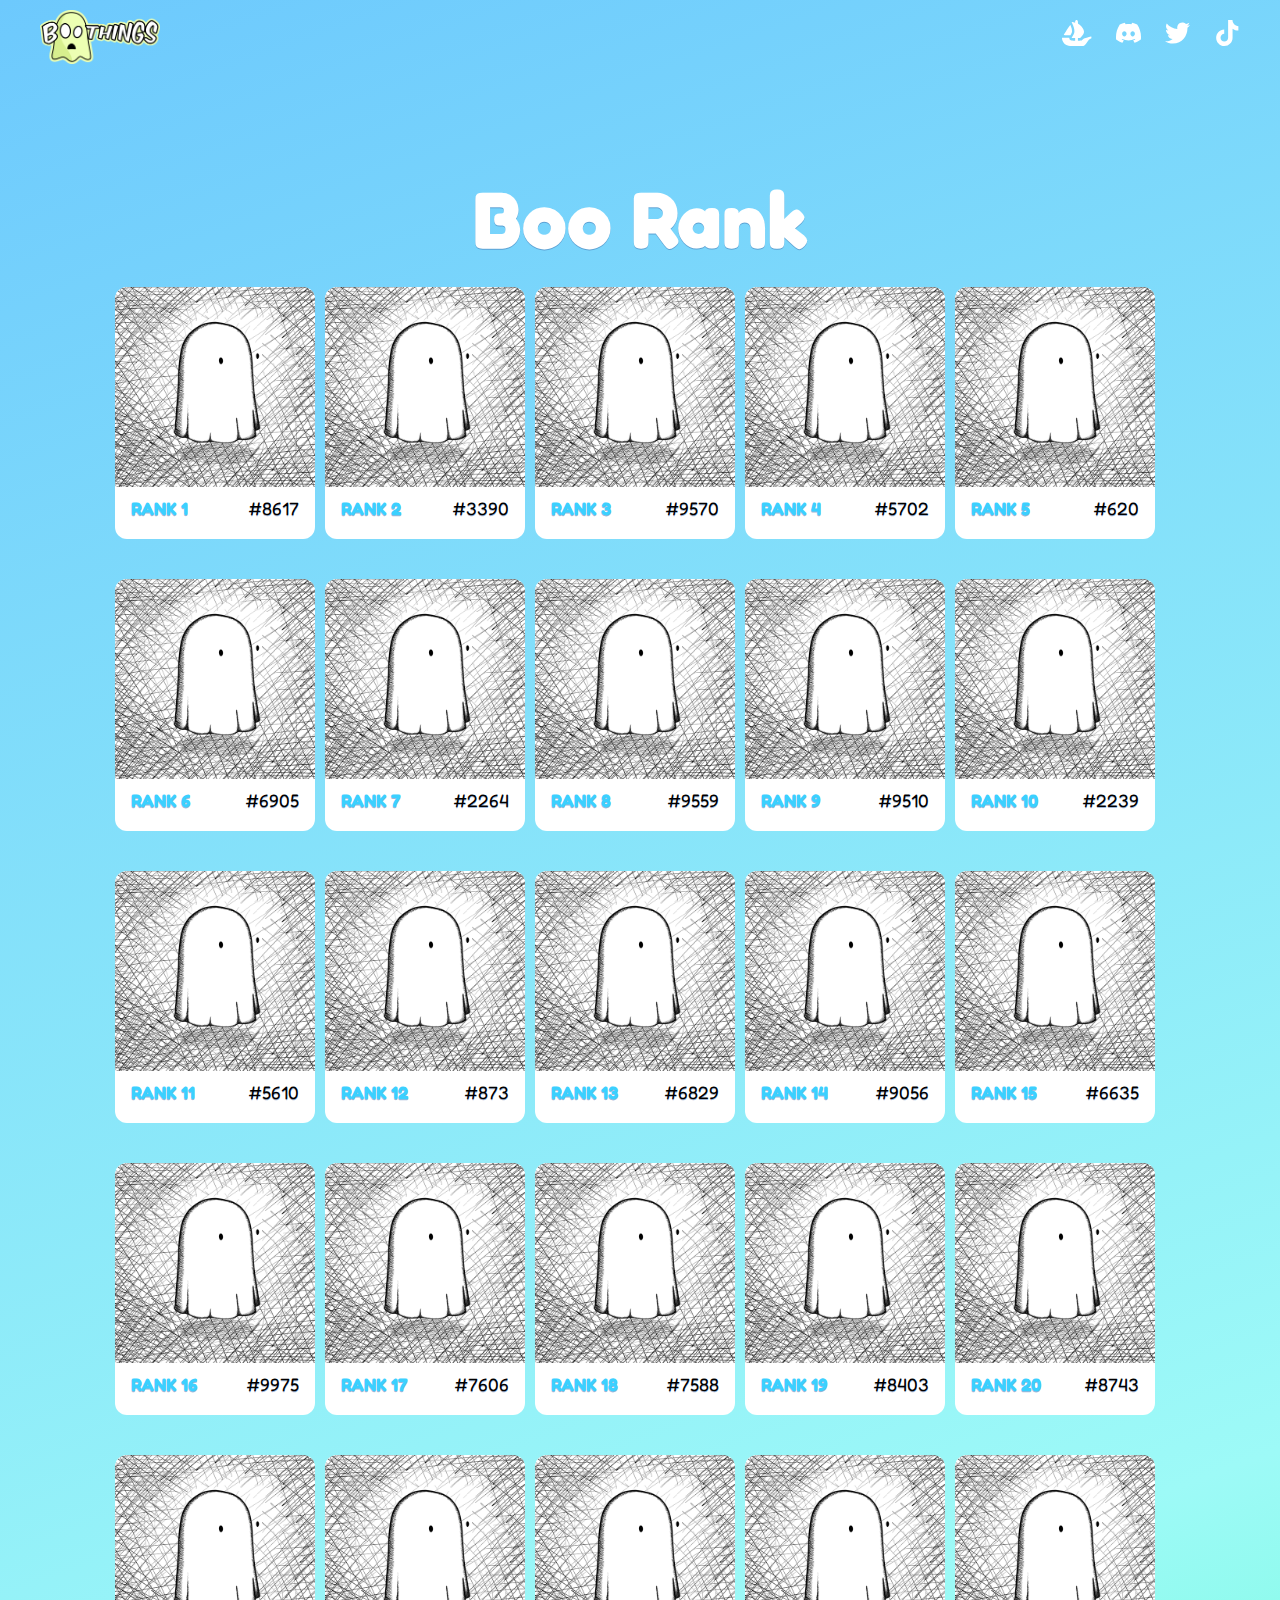
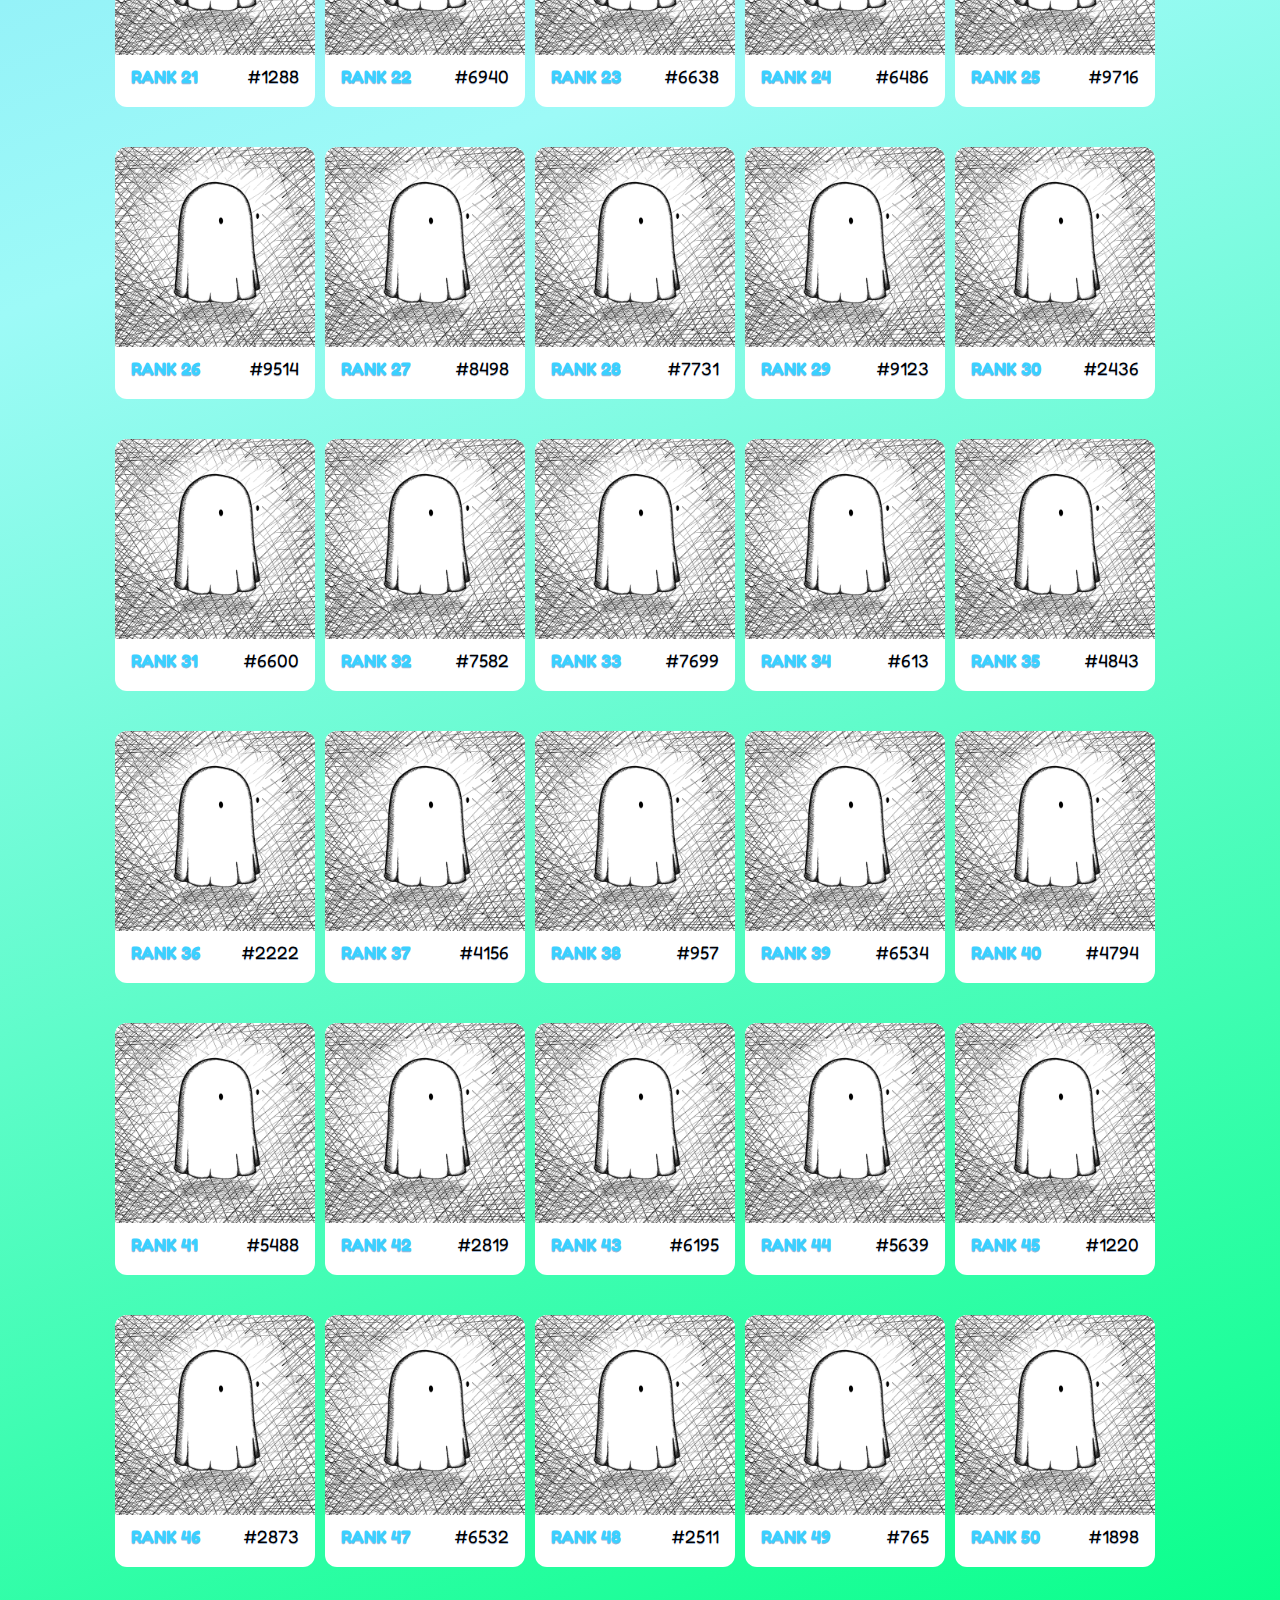
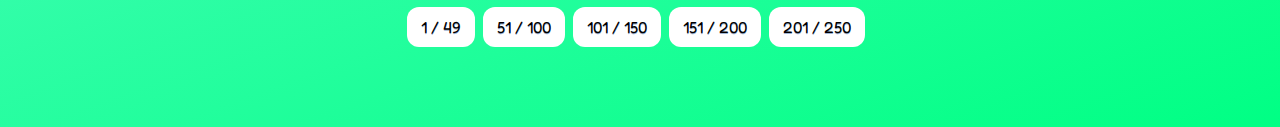
==== commit 328ae424: "Reduce card size for mobile" ====
--- a/rank.html
+++ b/rank.html
@@ -58,7 +58,7 @@
         </header>
 
         <div id="boo-things-rank" class="content">
-            <h2>Boo Things Rank</h2>
+            <h2>Boo Rank</h2>
 
             <ul id="boos-rank"></ul>
 
@@ -110,9 +110,9 @@
 
       let pagtion = '<li><a href="'+(pageLink+1)+'">'+1+' / '+(boosPerPage-1)+'</li>';;
       for (let i = 0; i < 4; i++) {
-        let pagNumber = (offset + 1 + boosPerPage) + (boosPerPage * i);
+        let pagNumber = ((offset + 1) + boosPerPage) + (boosPerPage * i);
         let lastNumber = pagNumber+(boosPerPage-1);
-        let pag = '<li><a href="'+pageLink+ pagNumber+'">'+pagNumber+' / '+lastNumber+'</li>';
+        let pag = '<li><a href="'+(pageLink+ pagNumber)+'">'+pagNumber+' / '+lastNumber+'</li>';
         pagtion = pagtion + pag;
       }
 
--- a/styles.css
+++ b/styles.css
@@ -326,6 +326,17 @@
 		margin-left: 10px;
 		margin-right: 10px;
 	}
+
+	.booRank {
+		width: 180px;
+	}
+
+	.booRank h4, .booRank .boo-number {
+		font-size: 16px;
+	}
+}
+
+
 } 
 
 @media only screen and (max-height: 450px) {
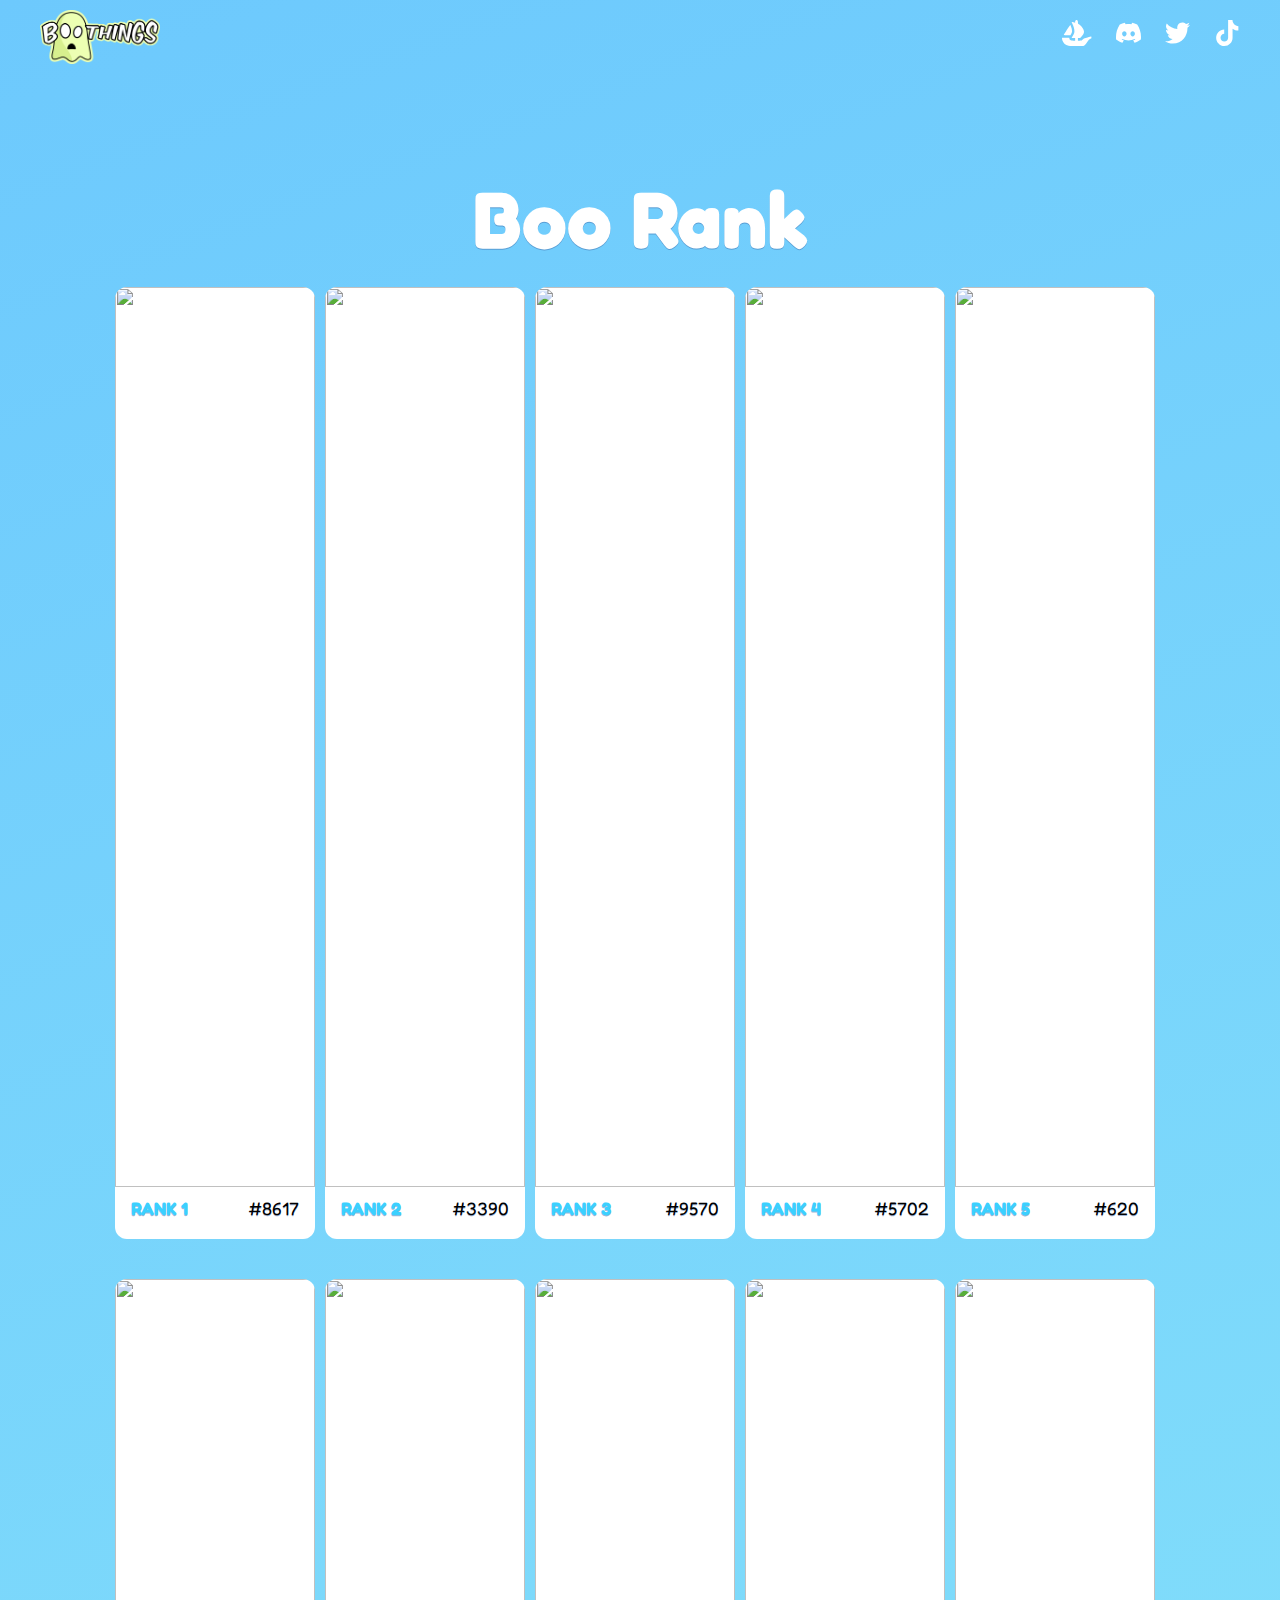
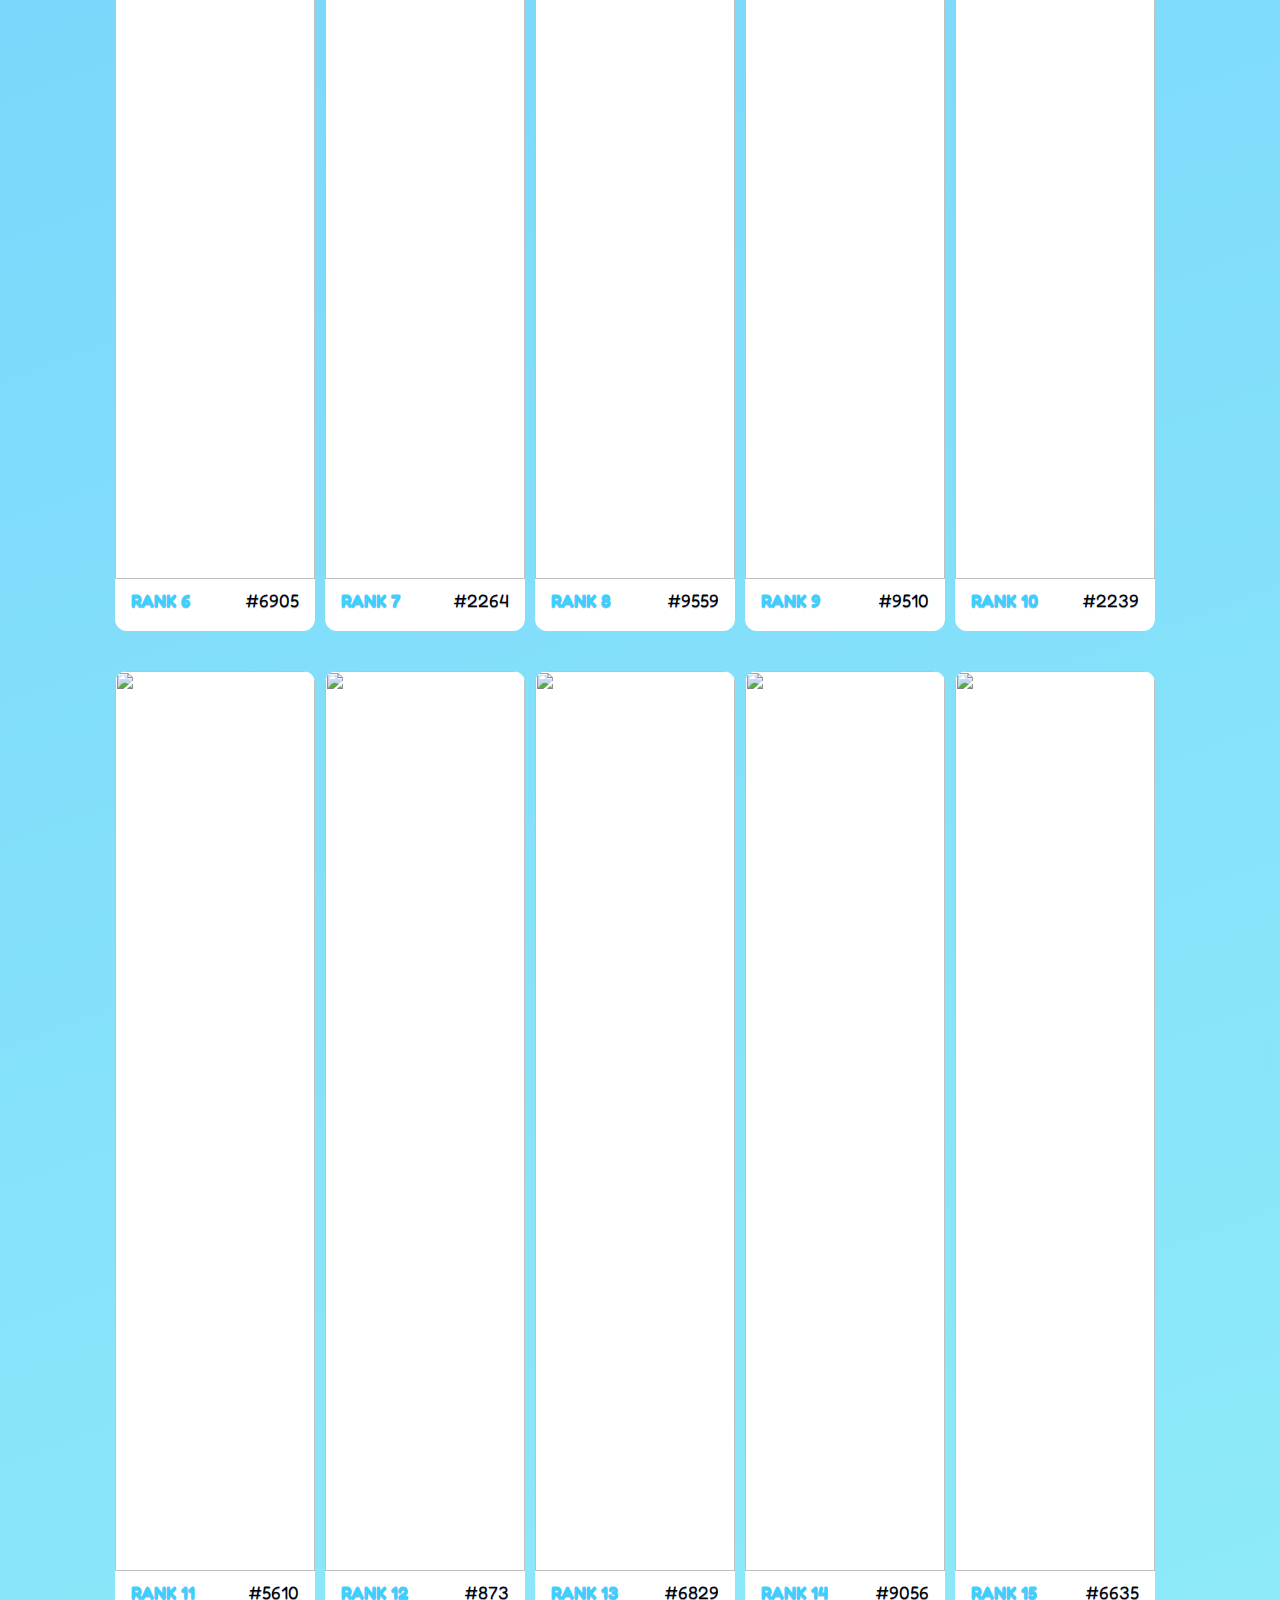
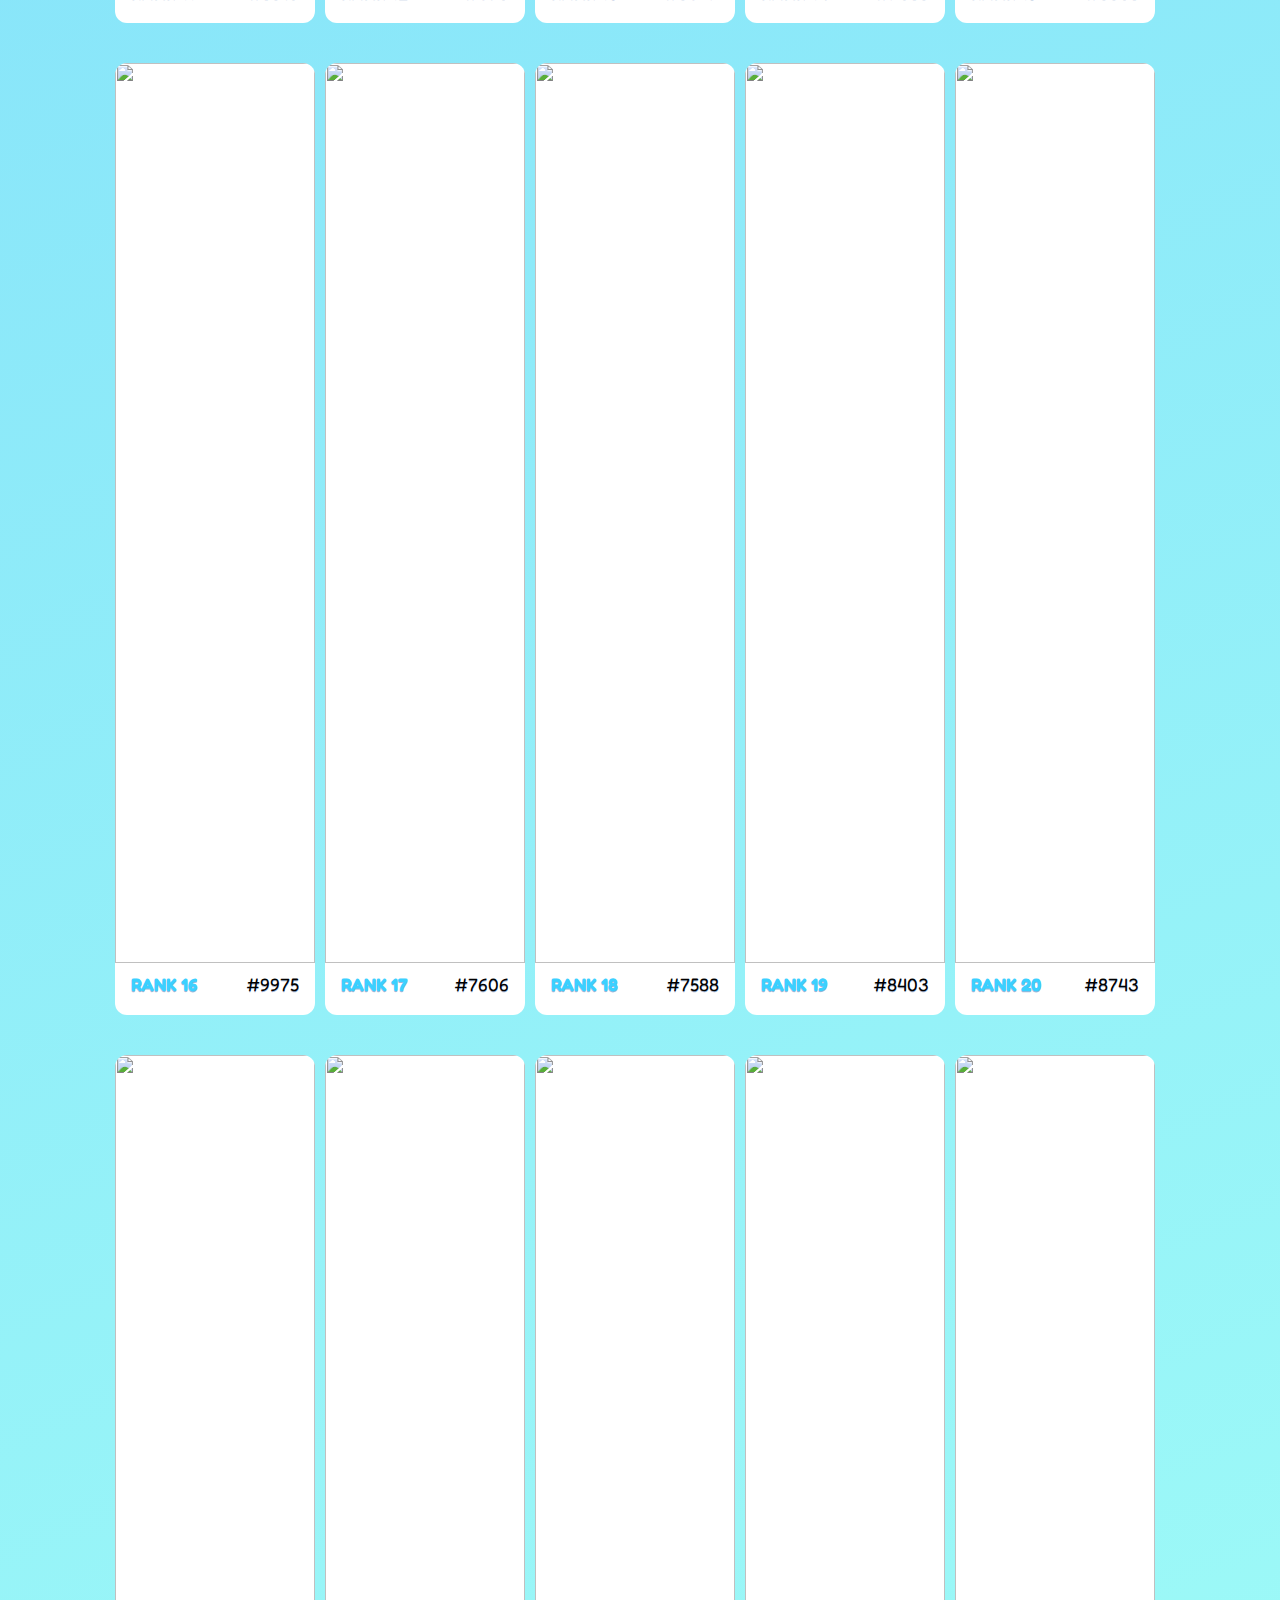
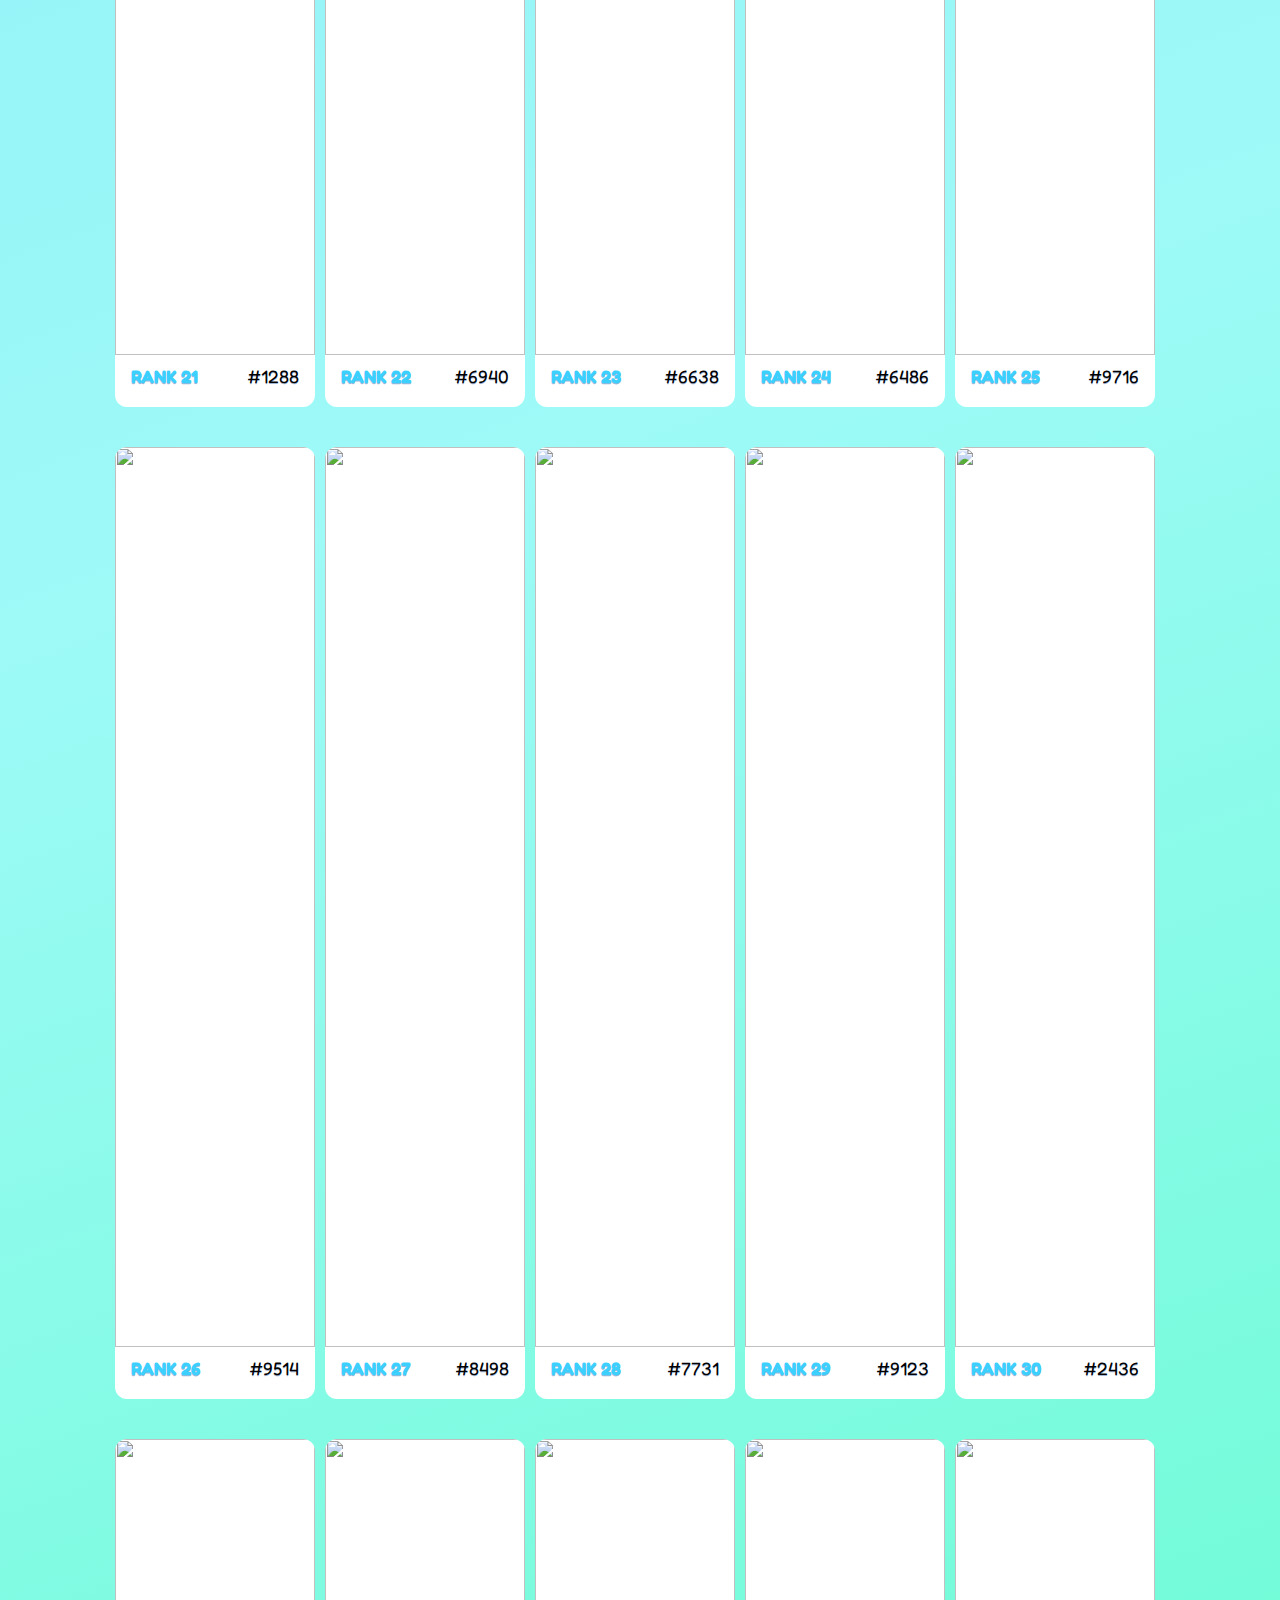
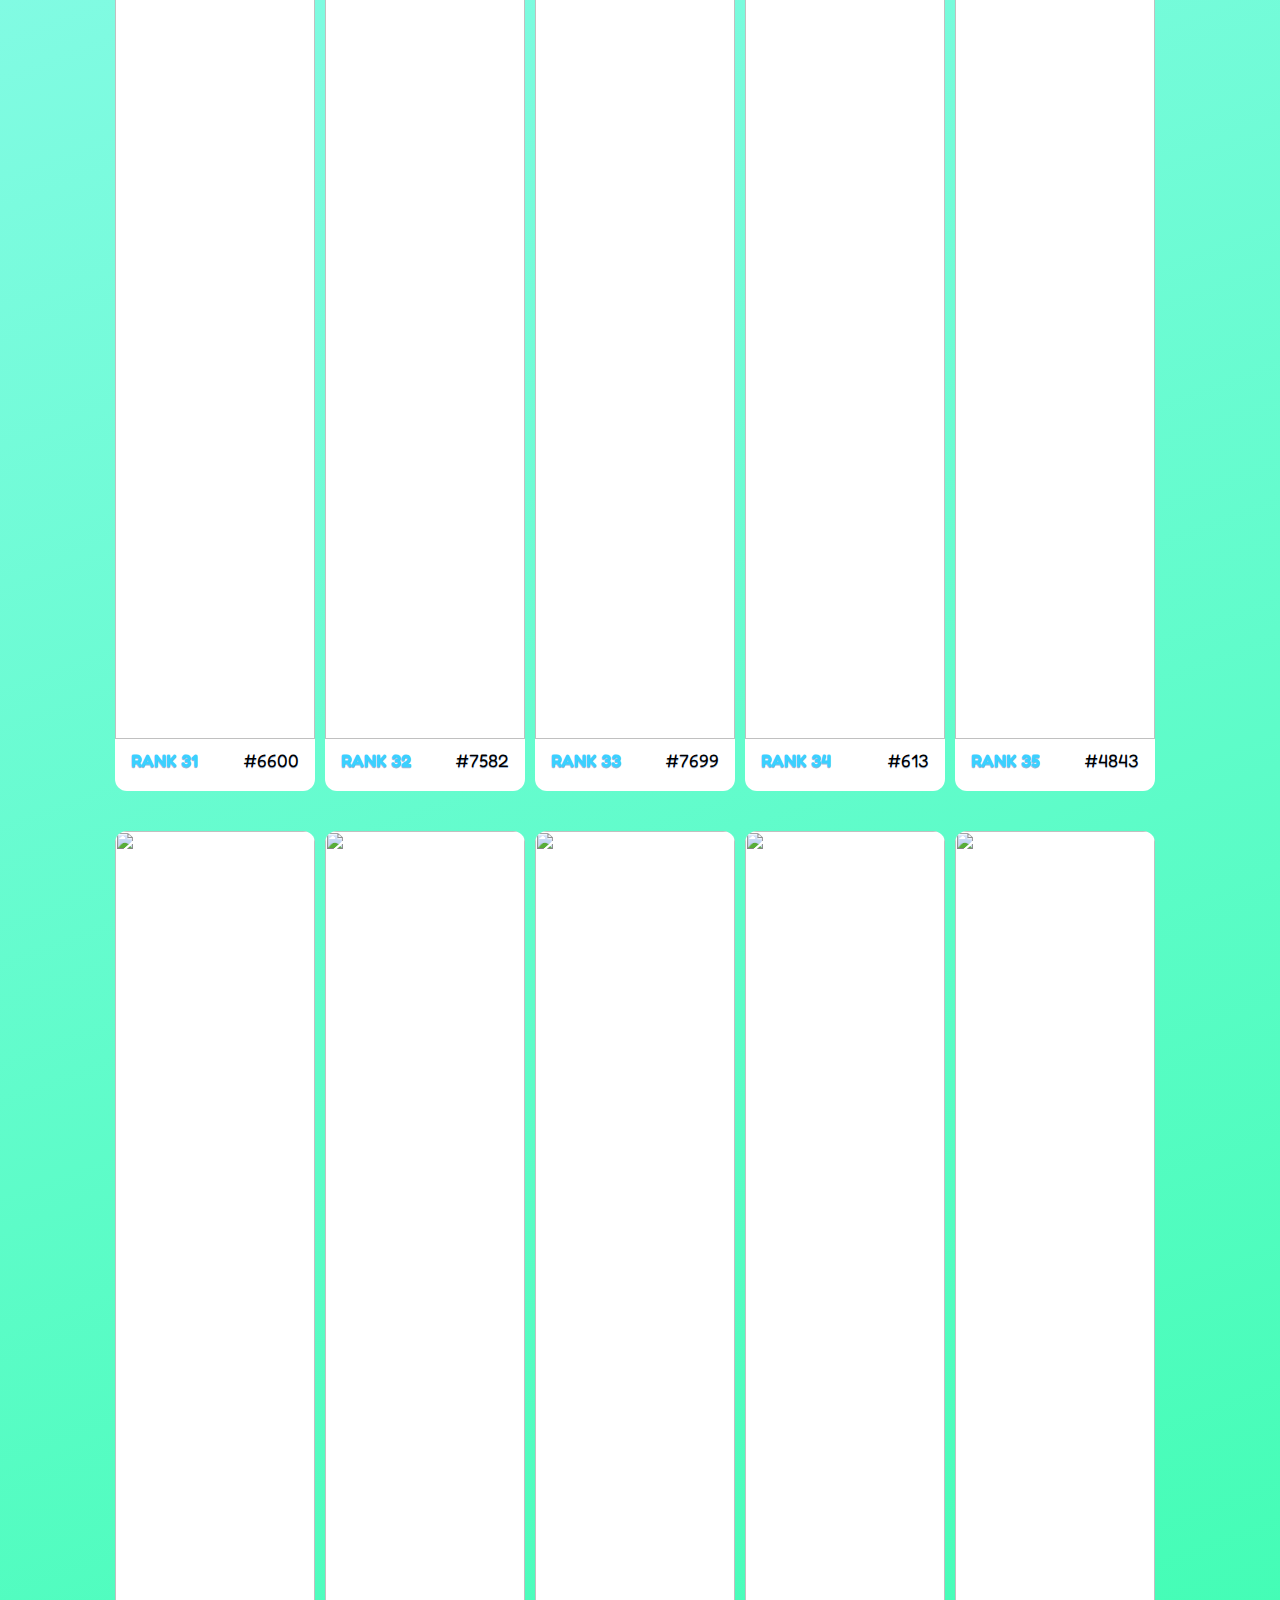
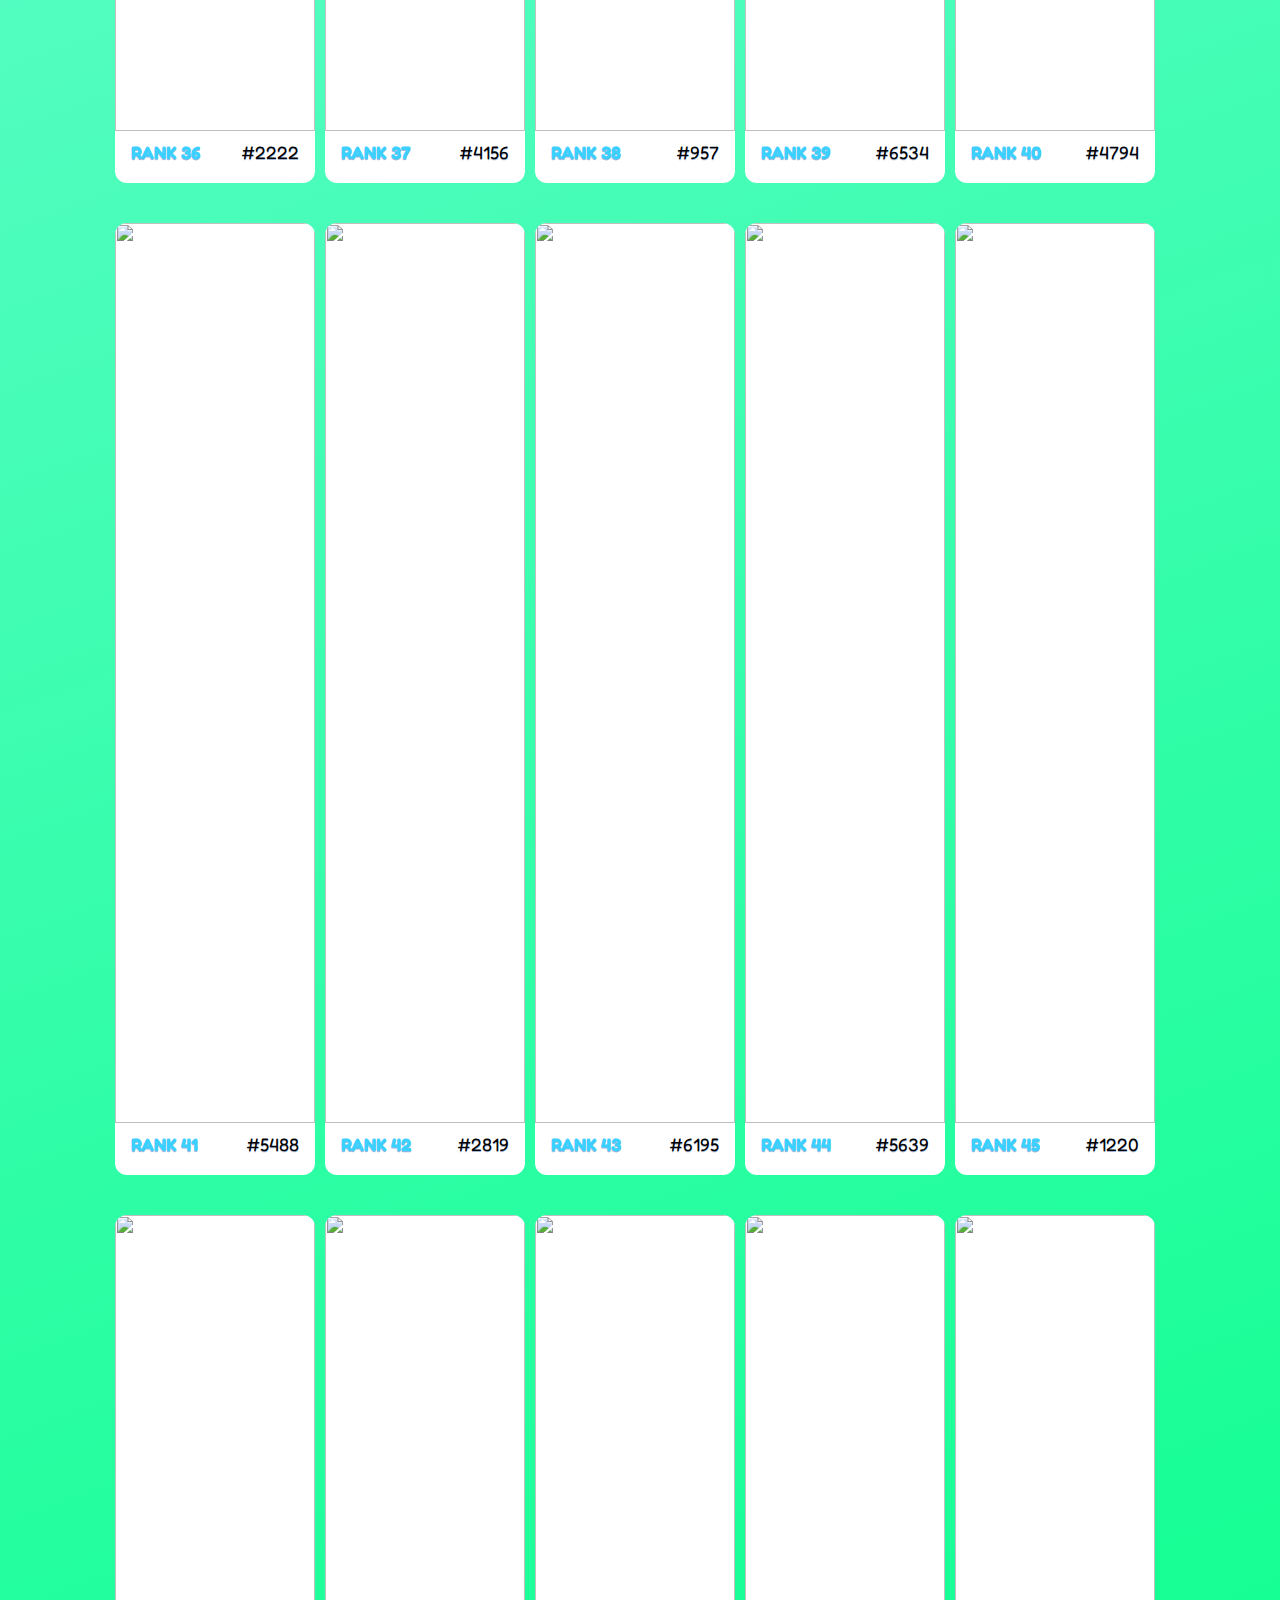
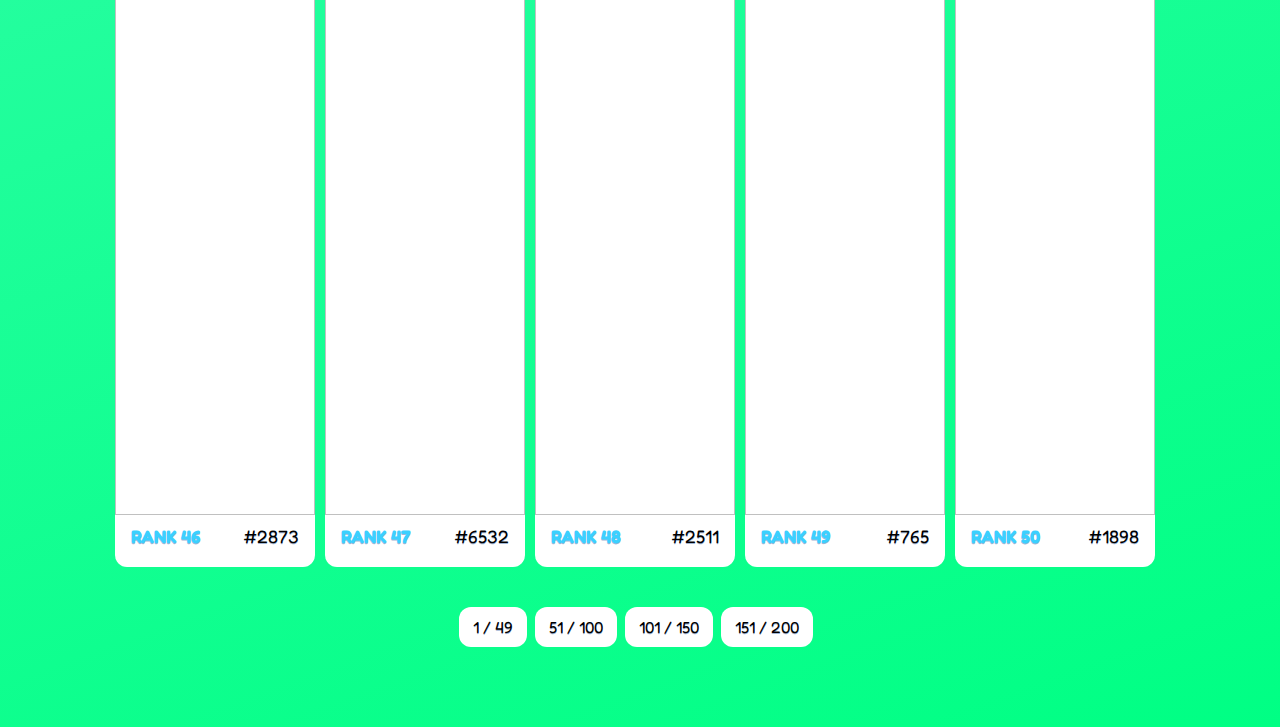
==== commit 1af10719: "Update pagination" ====
--- a/rank.html
+++ b/rank.html
@@ -63,9 +63,7 @@
             <ul id="boos-rank"></ul>
 
             <ul id="pagination">
-              <li><a href="">2000 / 2049</li>
-              <li><a href="">2050 / 2149</li>
-              <li><a href="">2100 / 2149</li>
+              
             </ul>
         </div>
 
@@ -99,21 +97,27 @@
       let boosPerPage = 50;
       let openseaurl = "https://opensea.io/assets/matic/0xed9b49afac032401f15527c42c6c54931aa6571a/";
       let pageLink = "./rank.html?os=";
+      let imageLink = "https://ditothepug.com/wp-content/boo-things/";
       let boos = "";
       for (let i = 0; i < boosPerPage; i++) {
         let r = offset + i;
         let rank = r+1;
         let link = openseaurl + ranks[r];
-        let boo = '<li class="booRank"><a href="'+link+'" target="_blank"><img src="images/boo-things-cover-512.png"><h4>Rank '+rank+'</h4><div class="boo-number">#'+ranks[r]+'</div></a></li>';
+        //let boo = '<li class="booRank"><a href="'+link+'" target="_blank"><img src="'+(imageLink+ranks[r])+'.png"><h4>Rank '+rank+'</h4><div class="boo-number">#'+ranks[r]+'</div></a></li>';
+        let boo = '<li class="booRank"><a href="'+link+'" target="_blank"><img src=images/boo-things-cover-512.png"><h4>Rank '+rank+'</h4><div class="boo-number">#'+ranks[r]+'</div></a></li>';
         boos = boos + boo;
       }
 
       let pagtion = '<li><a href="'+(pageLink+1)+'">'+1+' / '+(boosPerPage-1)+'</li>';;
-      for (let i = 0; i < 4; i++) {
+      for (let i = 0; i < 3; i++) {
         let pagNumber = ((offset + 1) + boosPerPage) + (boosPerPage * i);
-        let lastNumber = pagNumber+(boosPerPage-1);
-        let pag = '<li><a href="'+(pageLink+ pagNumber)+'">'+pagNumber+' / '+lastNumber+'</li>';
-        pagtion = pagtion + pag;
+        if(pagNumber<10000){
+          let lastNumber = pagNumber+(boosPerPage-1);
+          let pag = '<li><a href="'+(pageLink+ pagNumber)+'">'+pagNumber+' / '+lastNumber+'</li>';
+          pagtion = pagtion + pag;
+        } else {
+          break;
+        }
       }
 
       let container = document.getElementById("boos-rank");
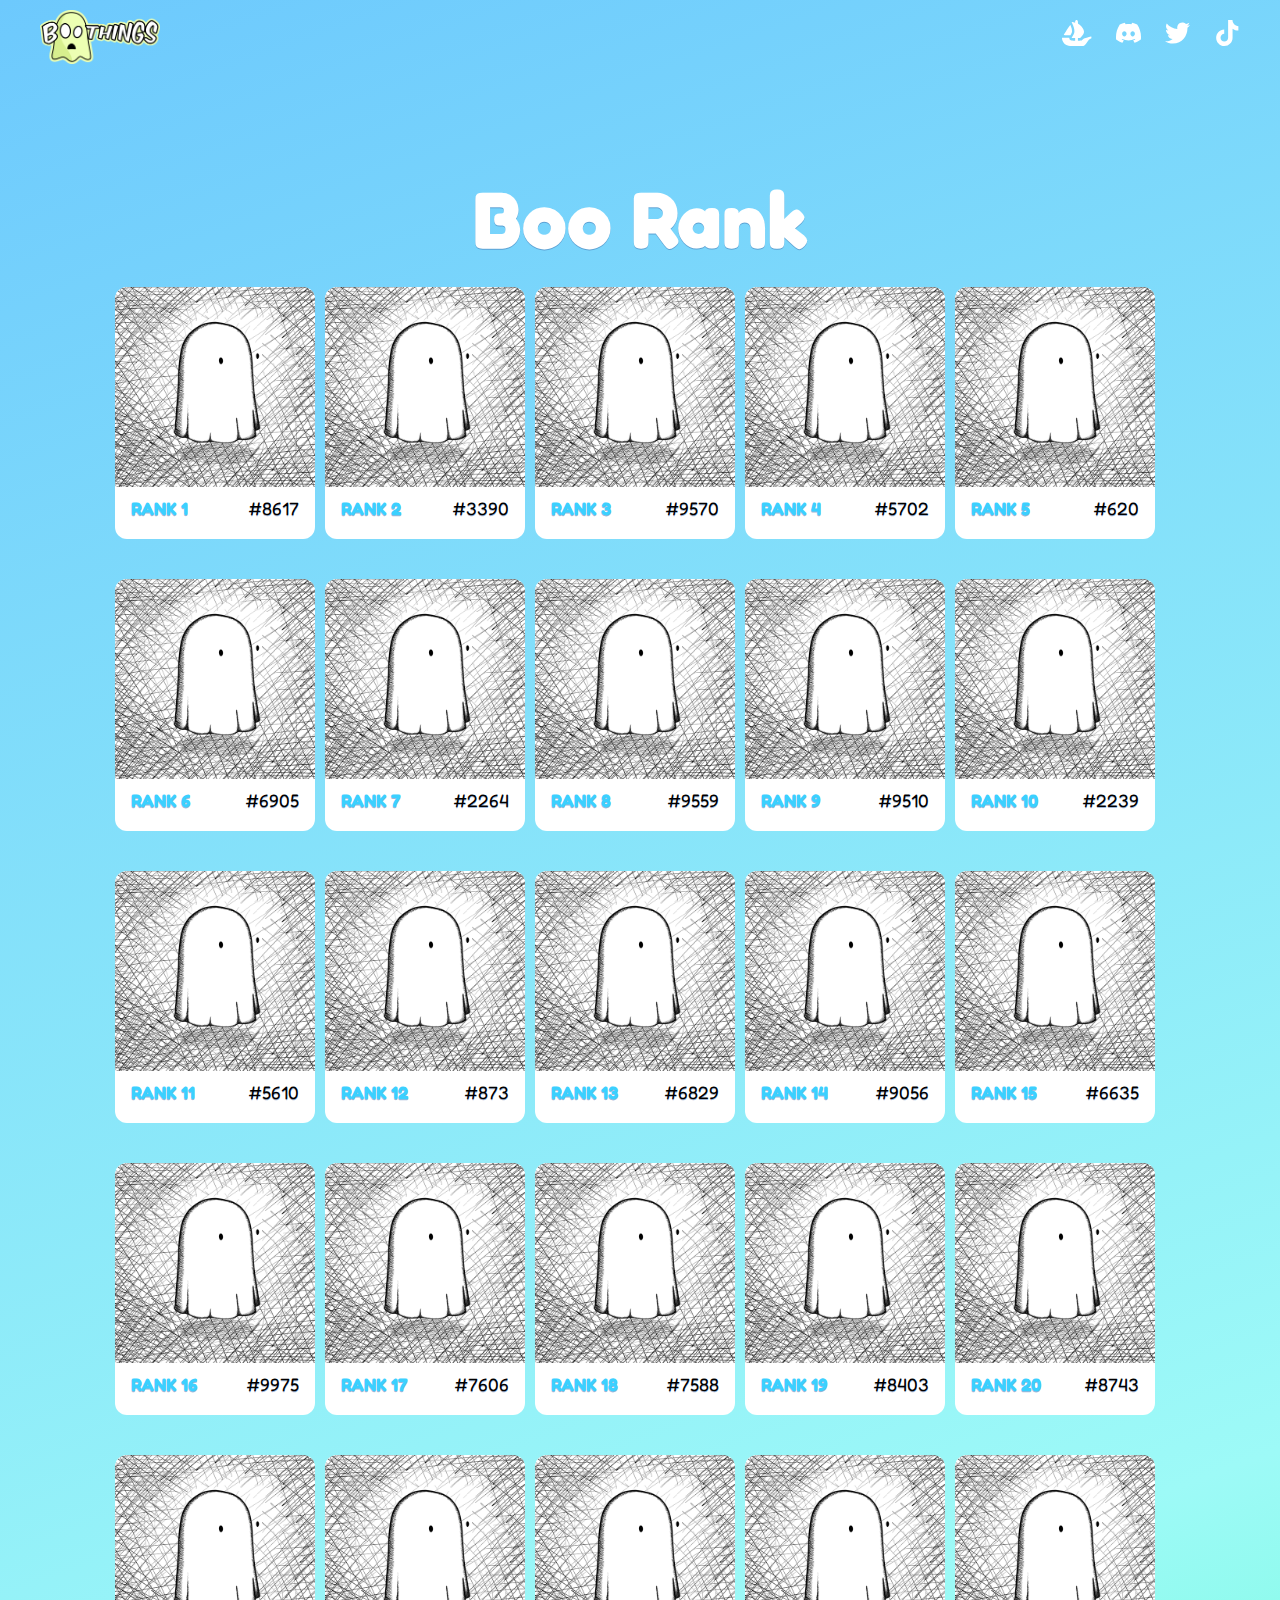
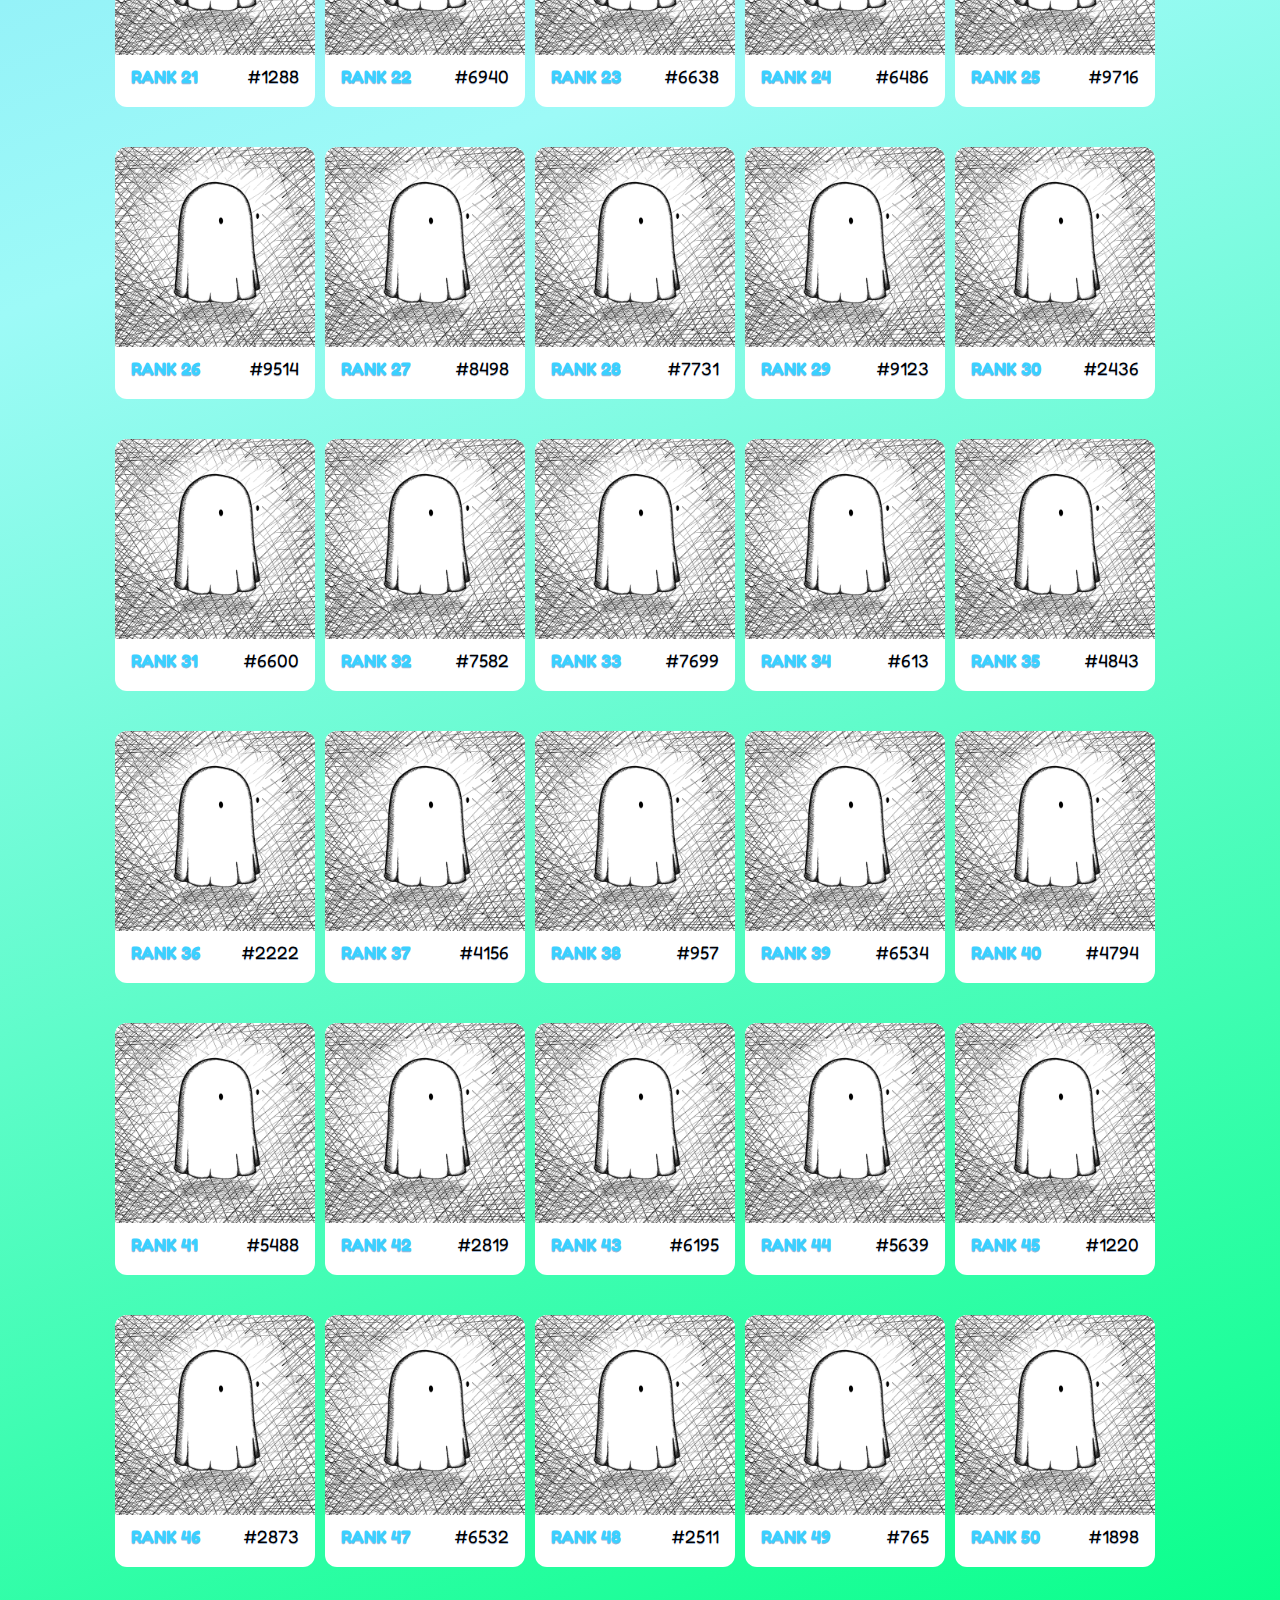
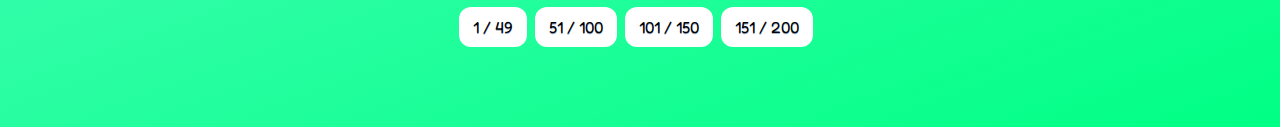
==== commit 05c7dcfd: "Fix cover image" ====
--- a/rank.html
+++ b/rank.html
@@ -104,7 +104,7 @@
         let rank = r+1;
         let link = openseaurl + ranks[r];
         //let boo = '<li class="booRank"><a href="'+link+'" target="_blank"><img src="'+(imageLink+ranks[r])+'.png"><h4>Rank '+rank+'</h4><div class="boo-number">#'+ranks[r]+'</div></a></li>';
-        let boo = '<li class="booRank"><a href="'+link+'" target="_blank"><img src=images/boo-things-cover-512.png"><h4>Rank '+rank+'</h4><div class="boo-number">#'+ranks[r]+'</div></a></li>';
+        let boo = '<li class="booRank"><a href="'+link+'" target="_blank"><img src="images/boo-things-cover-512.png"><h4>Rank '+rank+'</h4><div class="boo-number">#'+ranks[r]+'</div></a></li>';
         boos = boos + boo;
       }
 
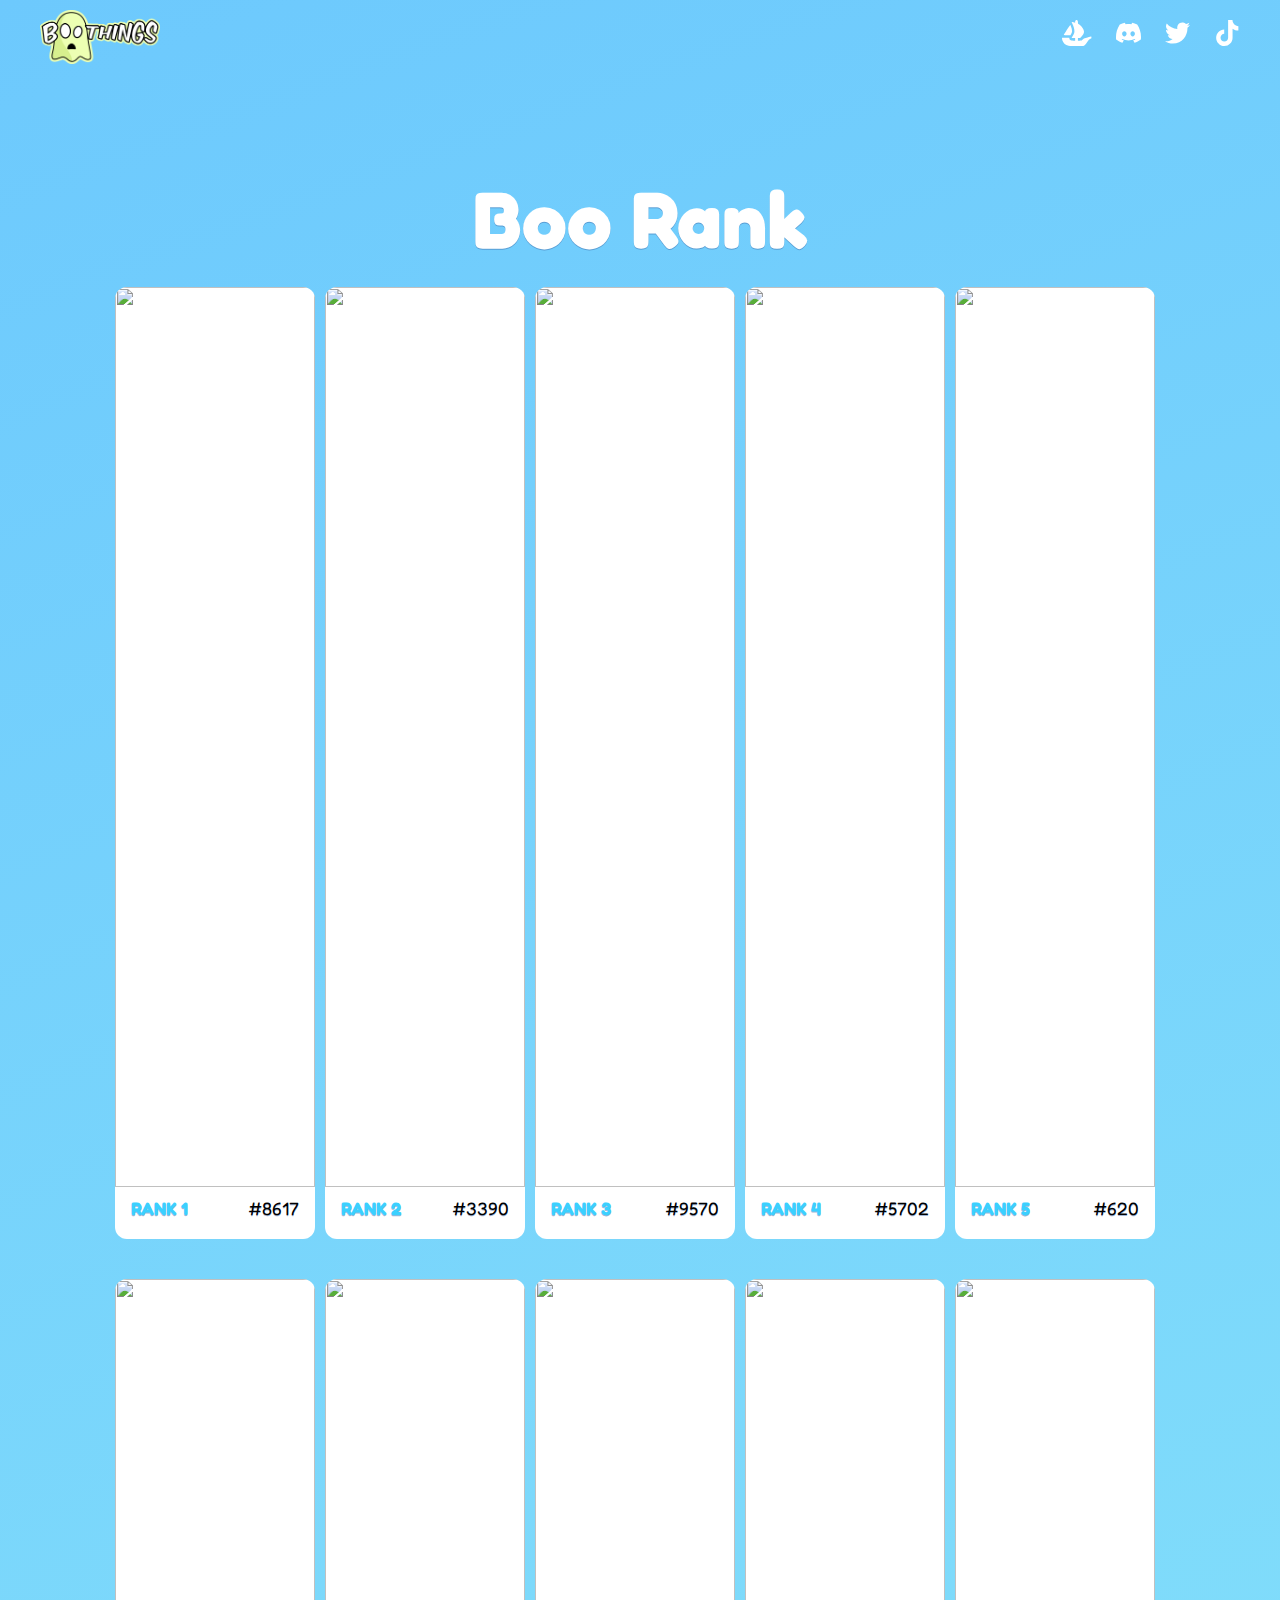
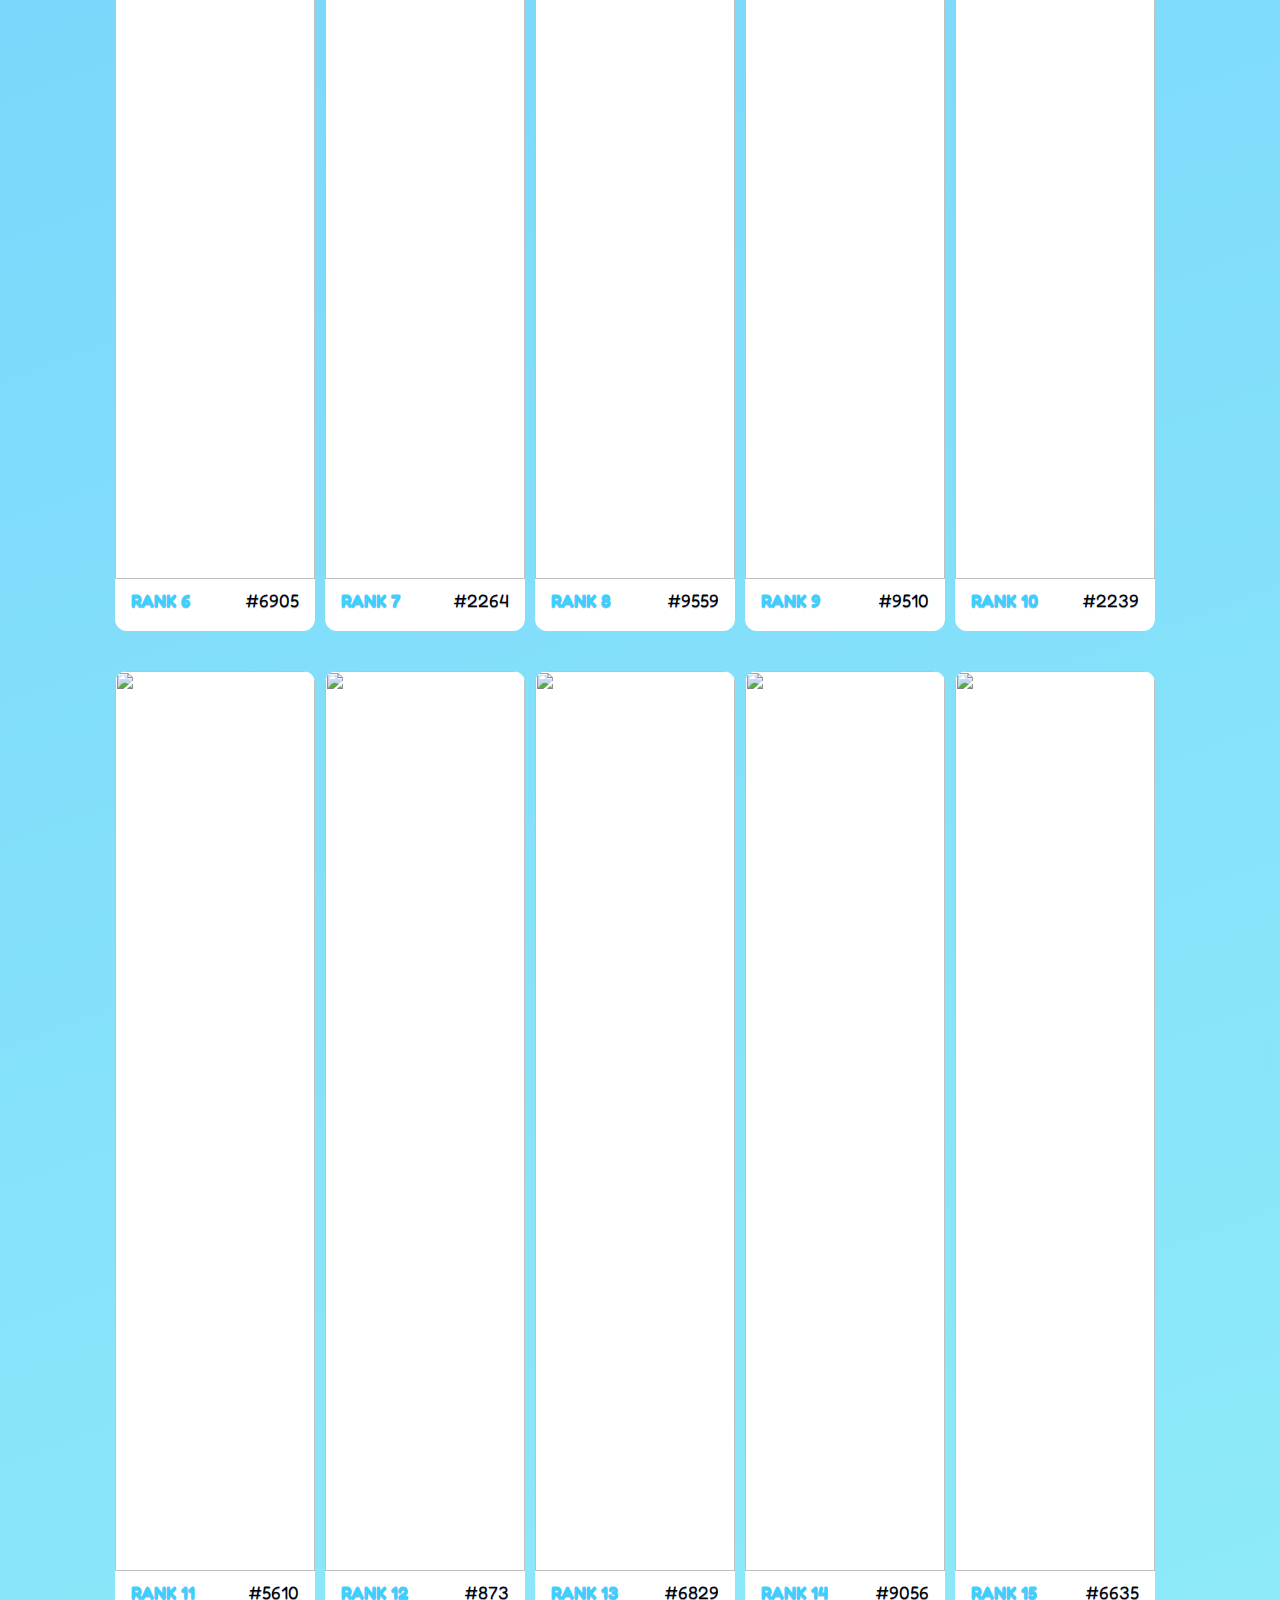
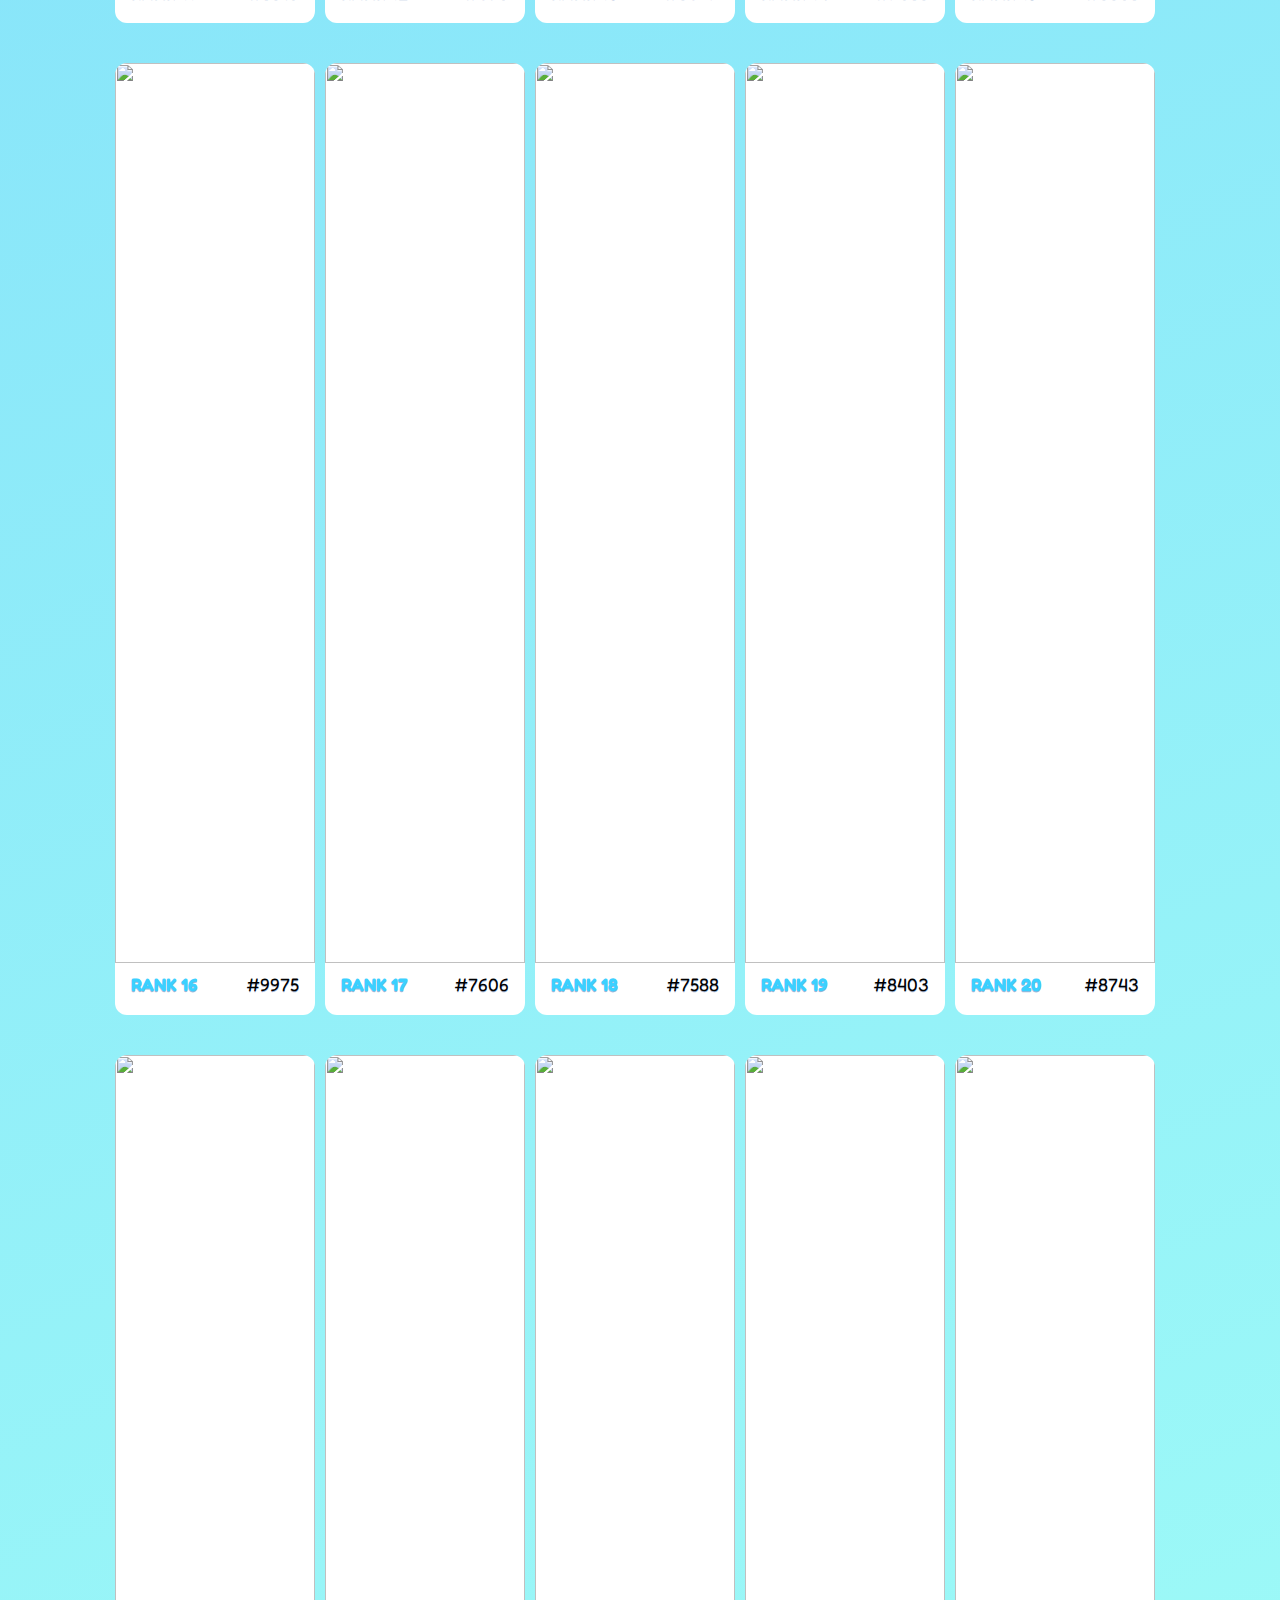
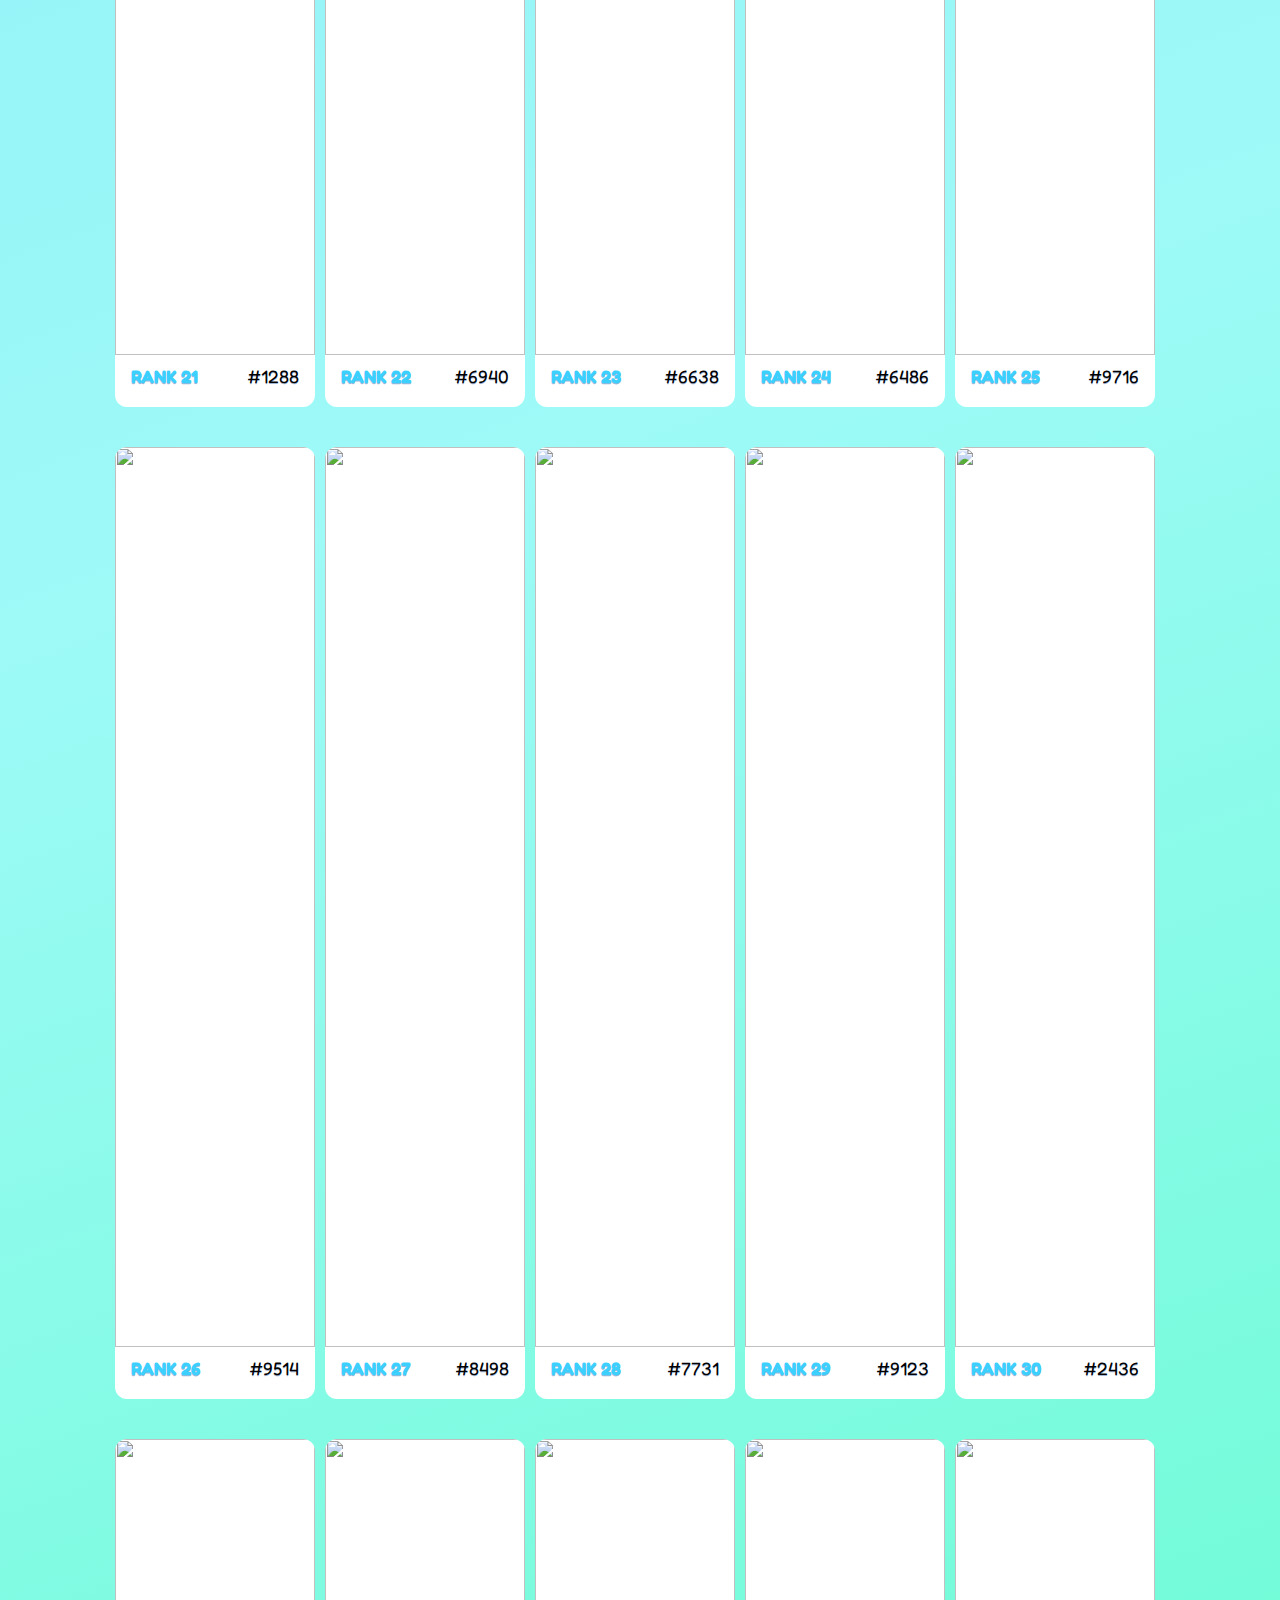
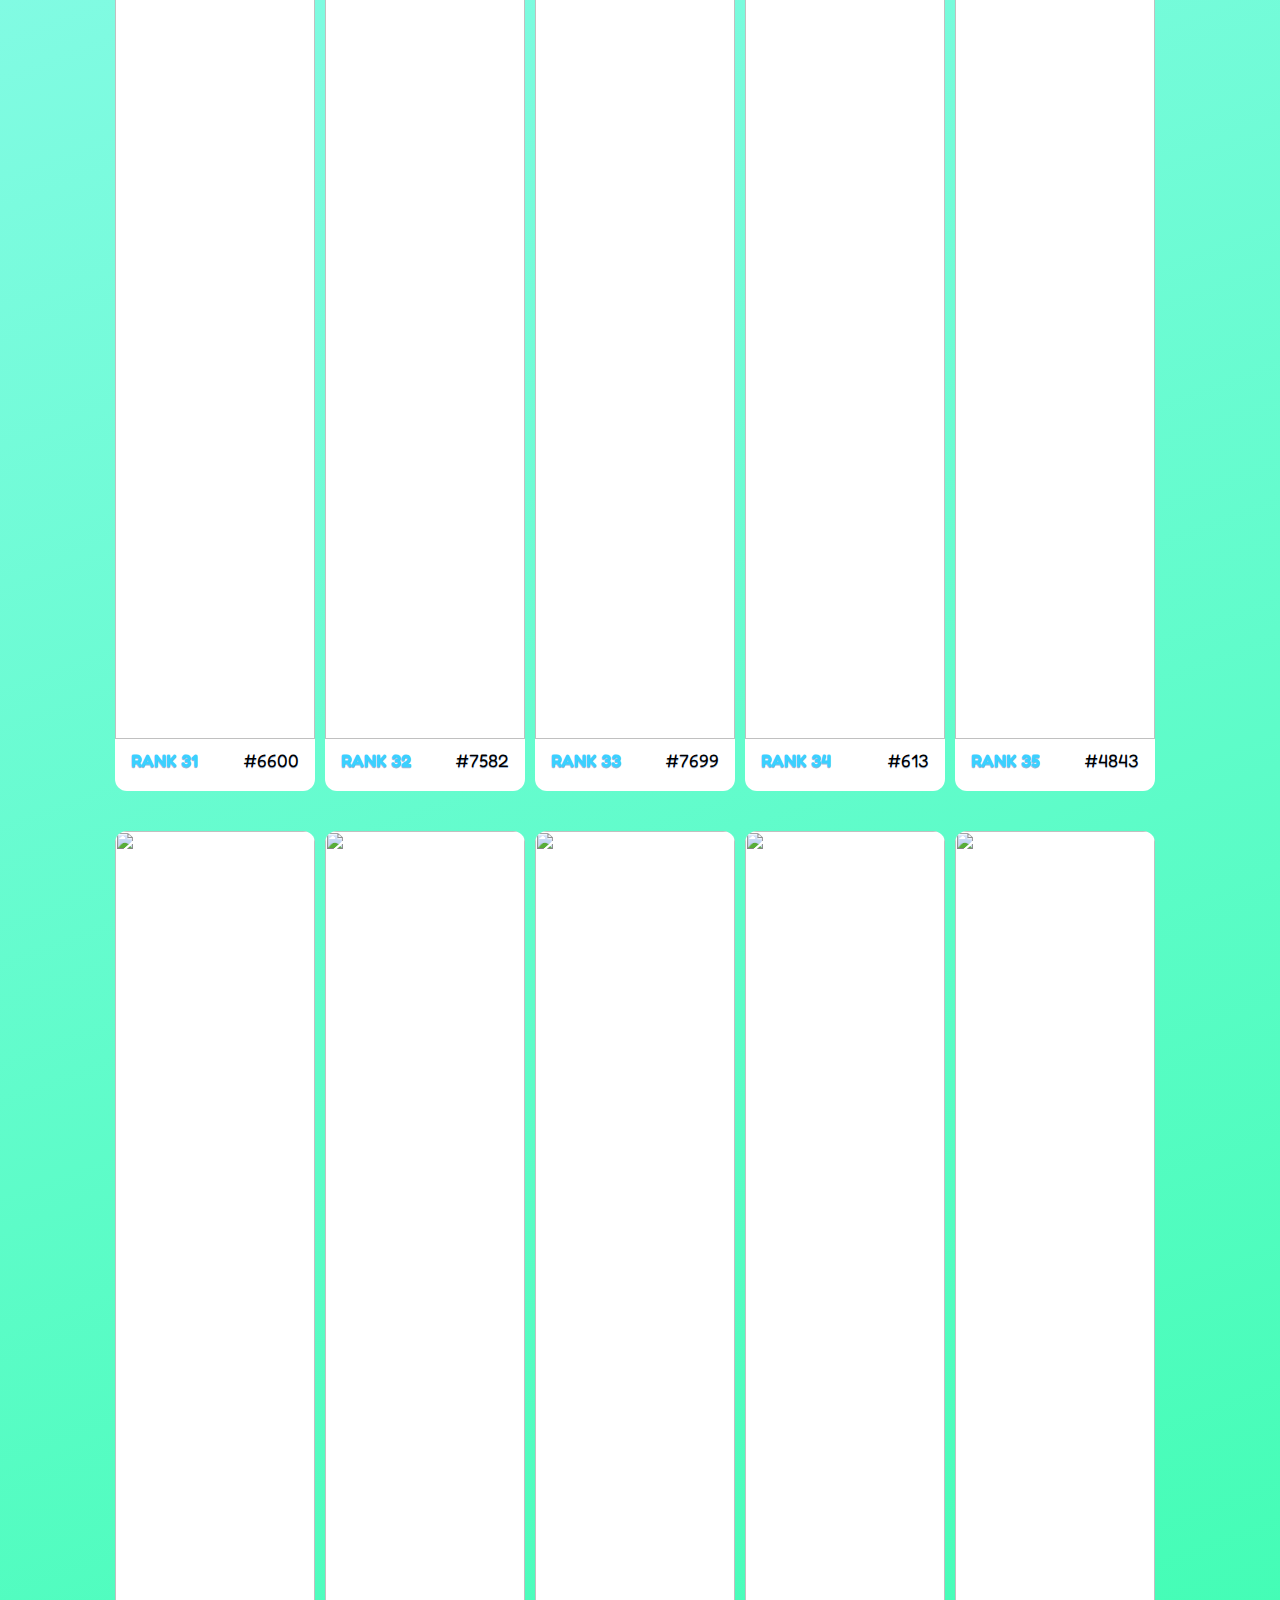
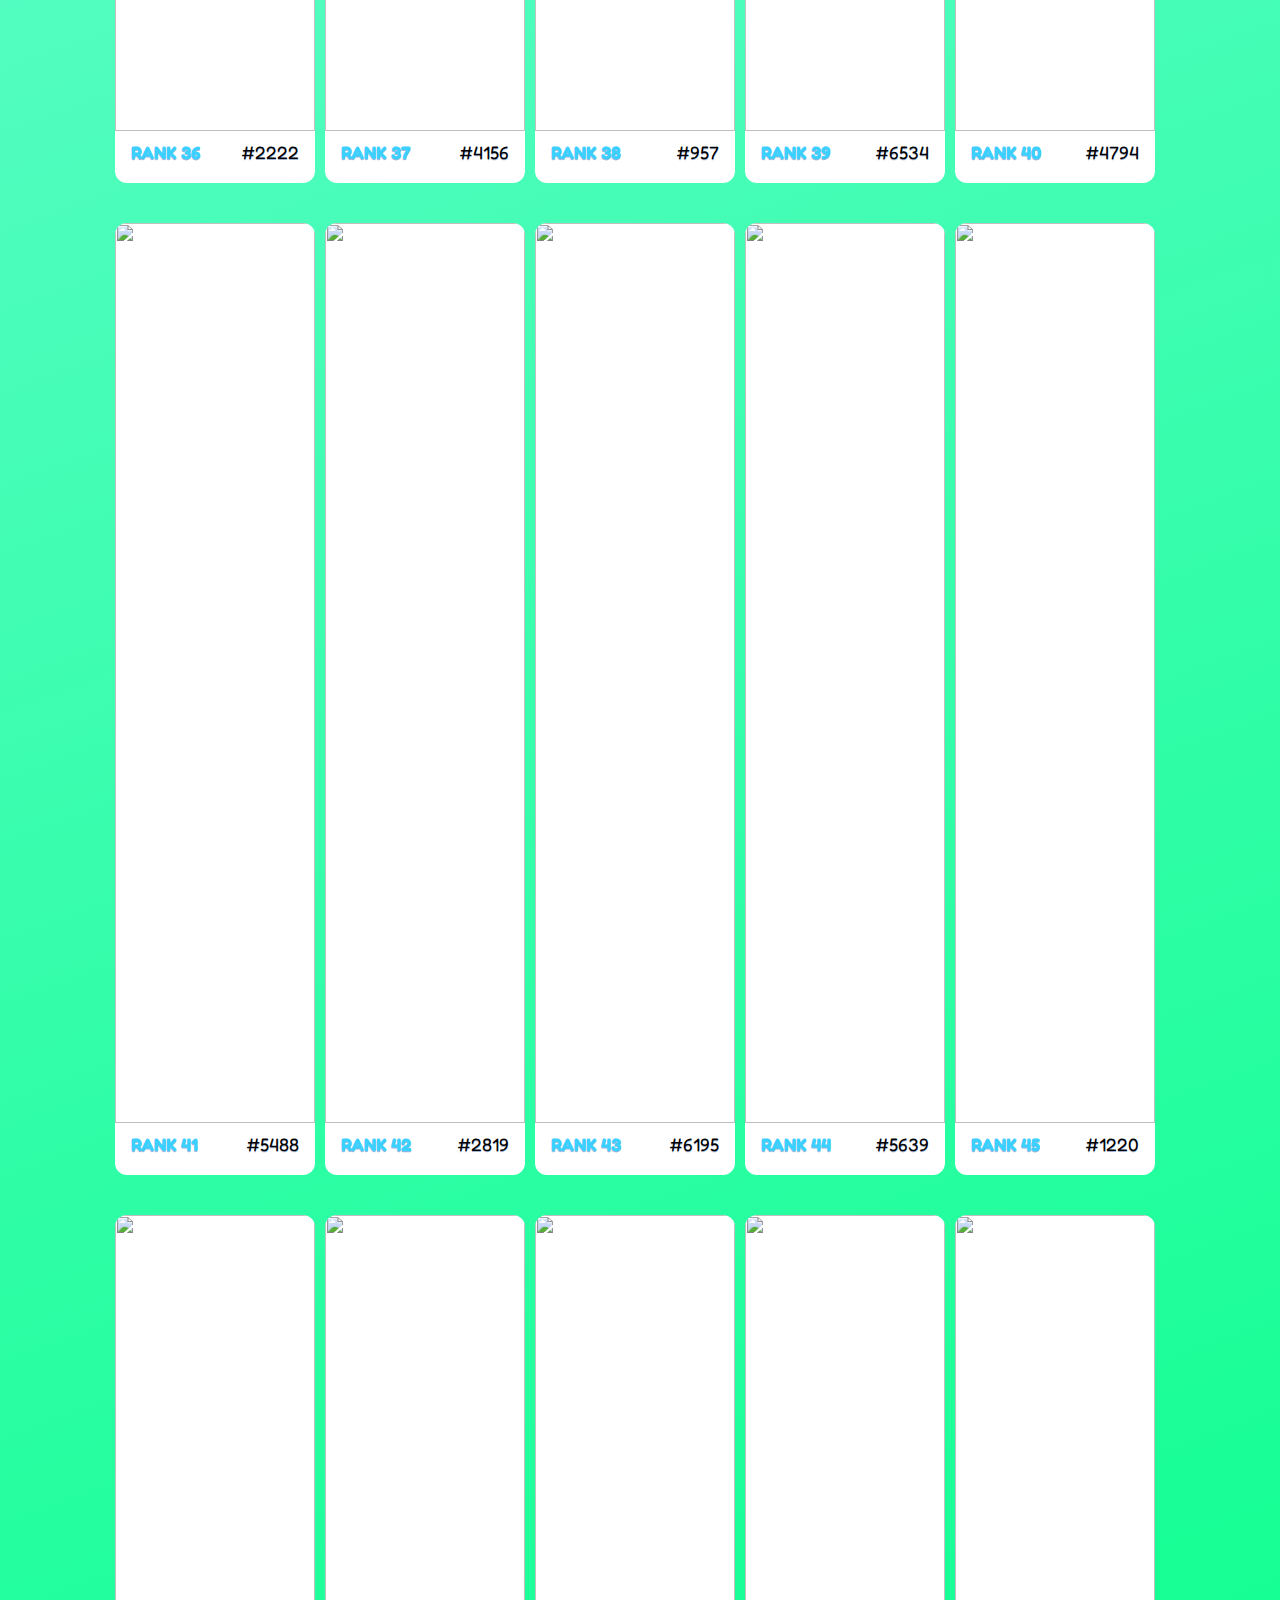
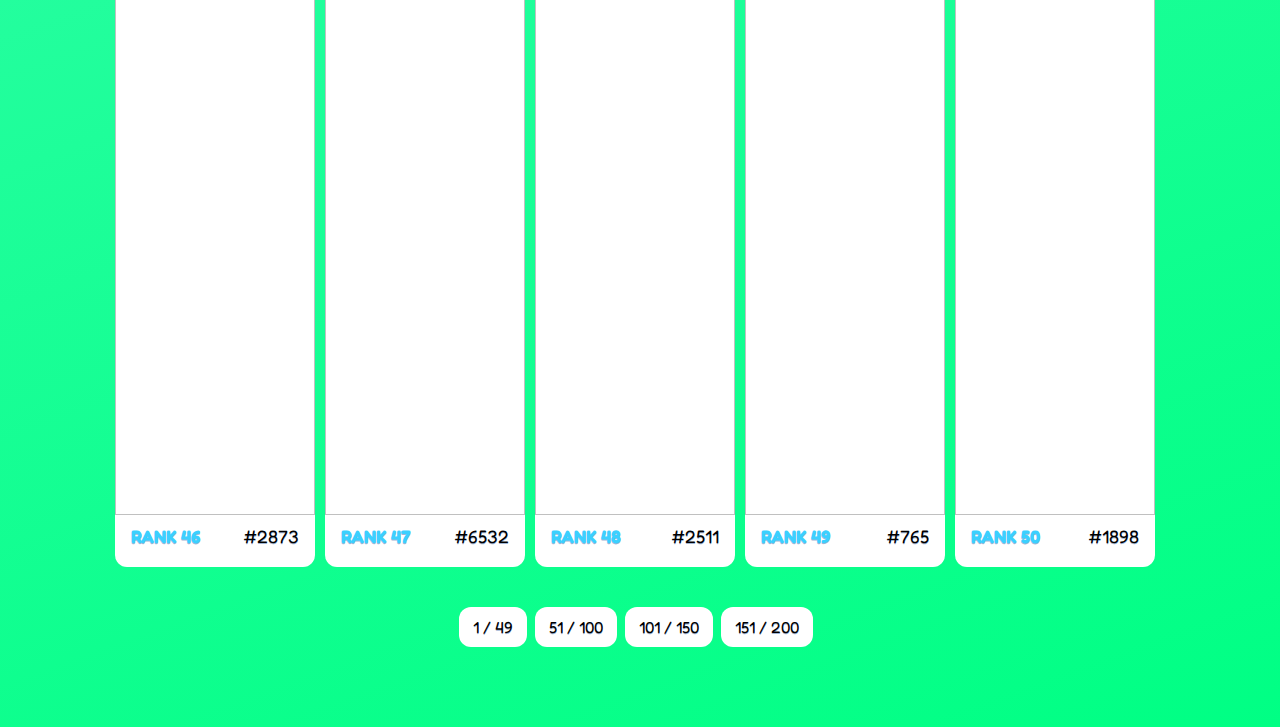
==== commit fa4d27b7: "Add specific image to boos" ====
--- a/rank.html
+++ b/rank.html
@@ -103,8 +103,8 @@
         let r = offset + i;
         let rank = r+1;
         let link = openseaurl + ranks[r];
-        //let boo = '<li class="booRank"><a href="'+link+'" target="_blank"><img src="'+(imageLink+ranks[r])+'.png"><h4>Rank '+rank+'</h4><div class="boo-number">#'+ranks[r]+'</div></a></li>';
-        let boo = '<li class="booRank"><a href="'+link+'" target="_blank"><img src="images/boo-things-cover-512.png"><h4>Rank '+rank+'</h4><div class="boo-number">#'+ranks[r]+'</div></a></li>';
+        let boo = '<li class="booRank"><a href="'+link+'" target="_blank"><img src="'+(imageLink+ranks[r])+'.png"><h4>Rank '+rank+'</h4><div class="boo-number">#'+ranks[r]+'</div></a></li>';
+        //let boo = '<li class="booRank"><a href="'+link+'" target="_blank"><img src="images/boo-things-cover-512.png"><h4>Rank '+rank+'</h4><div class="boo-number">#'+ranks[r]+'</div></a></li>';
         boos = boos + boo;
       }
 
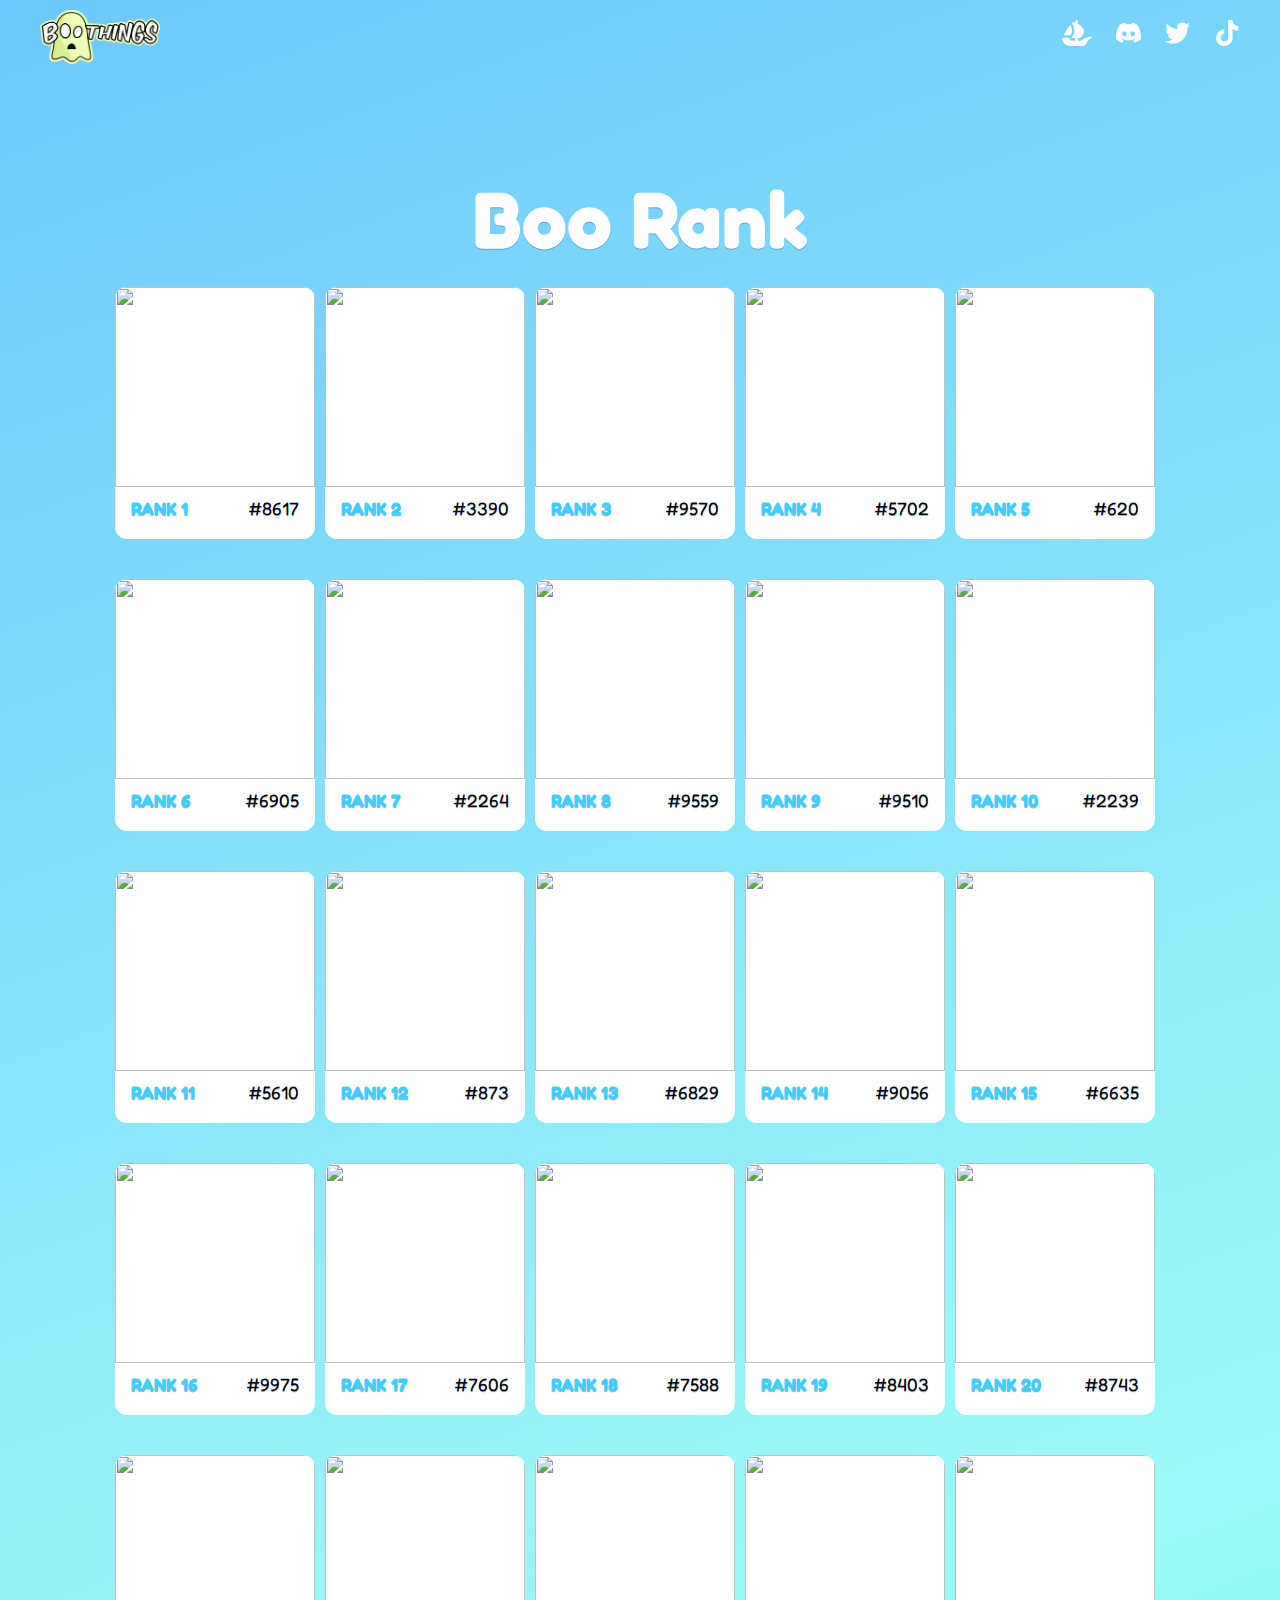
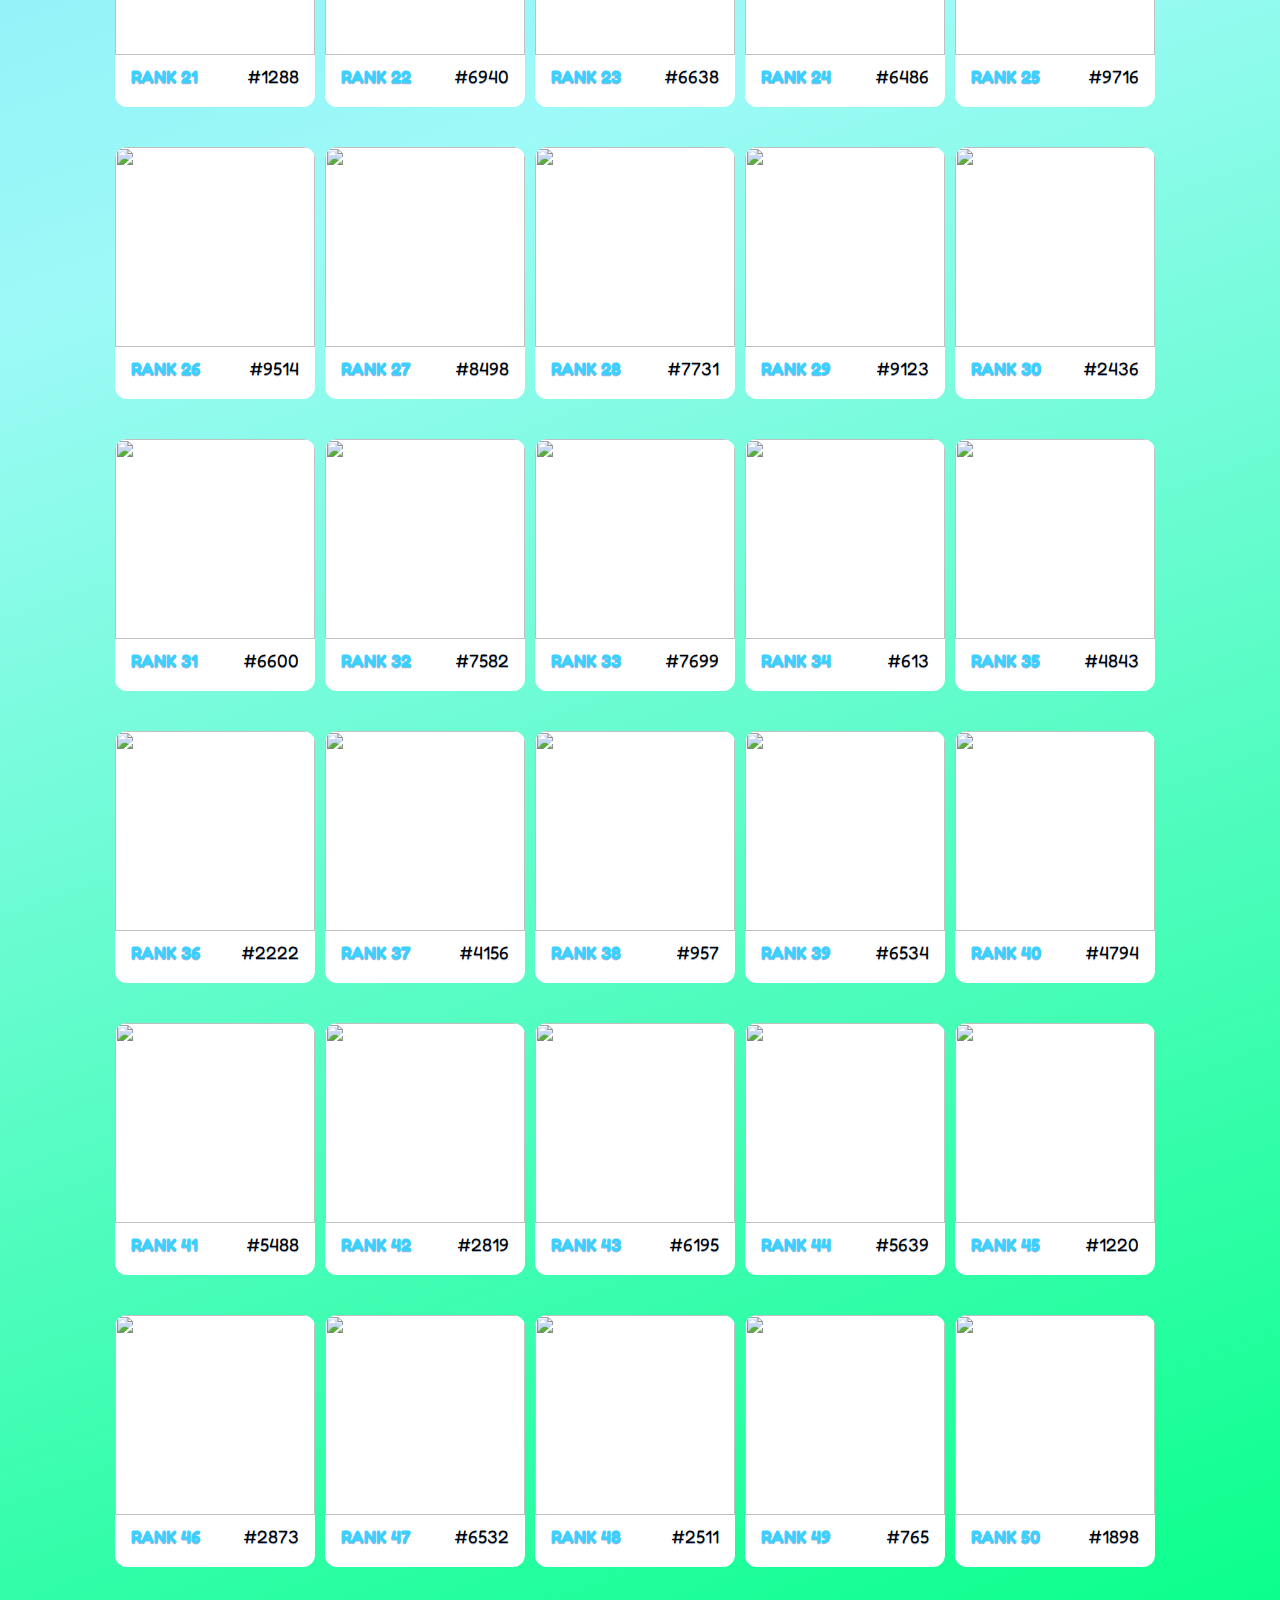
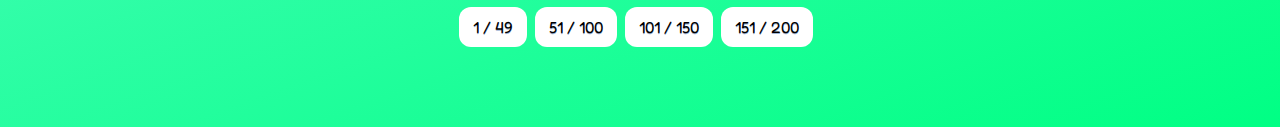
==== commit 69ca3a16: "Update base URL" ====
--- a/rank.html
+++ b/rank.html
@@ -1,91 +1,10103 @@
 <html lang="en">
   <head>
-    <meta charset="utf-8">
-  
+    <meta charset="utf-8" />
+
     <title>Boo Things NFT Collection</title>
-    <meta name="description" content="A free NFT experience for everyone, no matter the budget">
-    <meta name="author" content="Kaio Medau">
-    <meta name="viewport" content="width=device-width, initial-scale=1">
-    <link rel="preconnect" href="https://fonts.googleapis.com"> 
-    <link rel="preconnect" href="https://fonts.gstatic.com" crossorigin> 
-    <link href="https://fonts.googleapis.com/css2?family=Fredoka:wght@300;400;500&display=swap" rel="stylesheet">
+    <meta
+      name="description"
+      content="A free NFT experience for everyone, no matter the budget"
+    />
+    <meta name="author" content="Kaio Medau" />
+    <meta name="viewport" content="width=device-width, initial-scale=1" />
+    <link rel="preconnect" href="https://fonts.googleapis.com" />
+    <link rel="preconnect" href="https://fonts.gstatic.com" crossorigin />
+    <link
+      href="https://fonts.googleapis.com/css2?family=Fredoka:wght@300;400;500&display=swap"
+      rel="stylesheet"
+    />
 
-    <link rel="stylesheet" href="styles.css">
+    <link rel="stylesheet" href="styles.css" />
 
     <!-- Global site tag (gtag.js) - Google Analytics -->
-    <script async src="https://www.googletagmanager.com/gtag/js?id=G-XLTEWWSQ8Q"></script>
+    <script
+      async
+      src="https://www.googletagmanager.com/gtag/js?id=G-XLTEWWSQ8Q"
+    ></script>
     <script>
       window.dataLayer = window.dataLayer || [];
-      function gtag(){dataLayer.push(arguments);}
-      gtag('js', new Date());
+      function gtag() {
+        dataLayer.push(arguments);
+      }
+      gtag("js", new Date());
 
-      gtag('config', 'G-XLTEWWSQ8Q');
+      gtag("config", "G-XLTEWWSQ8Q");
     </script>
-
   </head>
 
   <body>
+    <div class="session grad_green">
+      <header>
+        <a href="https://boothings.app">
+          <div class="logo"></div>
+        </a>
 
-      <div class="session grad_green">
-        <header>
-          <a href="https://boothings.app">
-            <div class="logo"></div>
-          </a>
-
-          <!-- <ul class="menu">
+        <!-- <ul class="menu">
             <li>Team</li>
             <li>FAQ</li>
             <li>Polygon</li>
           </ul> -->
 
-          <div class="socials">
-            <a href="https://www.tiktok.com/@boothingsnft" target="_blank">
-              <img src="images/tiktok.svg" alt="Boo Thinhgs TikTok">
-            </a>
+        <div class="socials">
+          <a href="https://www.tiktok.com/@boothingsnft" target="_blank">
+            <img src="images/tiktok.svg" alt="Boo Thinhgs TikTok" />
+          </a>
 
-            <a href="https://twitter.com/boothingsnft" target="_blank">
-              <img src="images/twitter.svg" alt="Boo Thinhgs Twitter">
-            </a>
+          <a href="https://twitter.com/boothingsnft" target="_blank">
+            <img src="images/twitter.svg" alt="Boo Thinhgs Twitter" />
+          </a>
 
-            <a href="https://discord.gg/EJy9NKh3gH" target="_blank">
-              <img src="images/discord.svg" alt="Boo Thinhgs Discord">
-            </a>
+          <a href="https://discord.gg/EJy9NKh3gH" target="_blank">
+            <img src="images/discord.svg" alt="Boo Thinhgs Discord" />
+          </a>
 
-            <a href="https://opensea.io/collection/boo-things-collection" target="_blank">
-              <img src="images/opensea-icon.svg" alt="Boo Thinhgs on OpenSea">
-            </a>
-          </div>
-        </header>
+          <a
+            href="https://opensea.io/collection/boo-things-collection"
+            target="_blank"
+          >
+            <img src="images/opensea-icon.svg" alt="Boo Thinhgs on OpenSea" />
+          </a>
+        </div>
+      </header>
 
-        <div id="boo-things-rank" class="content">
-            <h2>Boo Rank</h2>
+      <div id="boo-things-rank" class="content">
+        <h2>Boo Rank</h2>
 
-            <ul id="boos-rank"></ul>
+        <ul id="boos-rank"></ul>
 
-            <ul id="pagination">
-              
-            </ul>
-        </div>
-
+        <ul id="pagination"></ul>
+      </div>
     </div>
 
     <script type="text/javascript">
-      
-      var questions = document.getElementsByClassName('question');
-      console.log (questions);
+      var questions = document.getElementsByClassName("question");
+      console.log(questions);
 
-      var openUestions = Array.prototype.filter.call(questions, function(question){
-        question.classList.toggle('open');
+      var openUestions = Array.prototype.filter.call(
+        questions,
+        function (question) {
+          question.classList.toggle("open");
 
-        question.addEventListener('click', function() {
-          question.classList.toggle('open');
-        });
-      });
+          question.addEventListener("click", function () {
+            question.classList.toggle("open");
+          });
+        }
+      );
 
       //
 
       // Ranks
-      let ranks = ["8617","3390","9570","5702","620","6905","2264","9559","9510","2239","5610","873","6829","9056","6635","9975","7606","7588","8403","8743","1288","6940","6638","6486","9716","9514","8498","7731","9123","2436","6600","7582","7699","613","4843","2222","4156","957","6534","4794","5488","2819","6195","5639","1220","2873","6532","2511","765","1898","2170","1280","3324","9029","1912","8415","8169","9069","6895","8429","5077","8716","555","7618","9482","5003","2297","7257","4739","8764","9260","3949","9933","7003","2746","3472","3657","9230","6705","5320","6749","3164","6603","6953","5638","1759","7271","7031","9991","2957","4934","1167","3299","4402","2298","7014","7051","463","4345","8229","3580","3064","3013","6737","3671","8544","5022","5028","4111","5581","9384","5187","4887","696","1338","1307","8932","4190","9694","2654","3208","3273","9005","2607","1345","6126","6279","2422","7709","9721","8931","9236","7064","7674","4871","1410","1043","2468","6861","7301","3610","4122","3910","6817","3036","1007","6783","6631","3784","6449","2406","25","4391","5393","356","9821","4900","42","3061","5607","6899","7275","3389","9518","9471","7463","8553","329","6110","4493","1985","2492","5473","3055","4860","6689","8829","2055","8887","9713","6428","4182","2894","3496","6114","6226","9447","5398","3069","6867","5705","6969","8107","9597","7198","6258","5847","6983","607","8833","8727","7723","4172","6508","510","2216","8196","664","6208","470","9080","9117","1420","4405","1624","3521","4771","3869","7564","8252","4458","5152","9974","7474","4141","8684","5678","1366","8548","5089","52","892","5653","3020","2823","7785","6047","3662","4617","95","9338","6289","3135","935","1128","3620","4498","6325","9986","3301","4859","4522","8686","5270","6061","7209","6450","5486","7055","9463","6164","7553","6230","5262","9319","5675","1001","7772","4709","2919","2015","279","1012","7852","5650","9638","1421","2743","2495","4601","974","7973","2999","1782","9815","1916","8504","4042","7241","1751","3779","1559","5453","7489","5039","1472","4479","9017","3045","833","422","3655","6331","3497","5435","6740","7181","6229","5373","4106","6522","3841","6864","9354","9051","2984","5963","8691","2023","1397","6301","6273","2020","8253","5902","6516","2044","4051","2985","6800","3251","4538","8248","8251","7356","1755","9842","7234","2544","625","3952","6804","8327","2405","1069","2009","1801","5721","2652","635","9763","7118","8212","9392","2412","7600","5766","3891","7638","1081","2963","7519","4690","9366","443","9093","9616","655","8101","9692","7357","471","1024","6181","863","387","3534","1525","1399","1971","4194","4320","815","2818","4216","3596","312","7430","271","7406","8775","9360","9870","6202","2773","6767","5891","7300","365","4578","6338","5027","5936","2129","2742","2849","8655","1777","160","1088","2961","3296","8683","9880","3231","777","754","3154","44","7554","2978","419","4220","8850","752","2860","4550","802","1992","8163","2800","9003","1740","3026","4902","1989","4923","6615","7078","5489","2274","4779","4780","7964","5389","206","623","8172","7706","1429","3423","3021","3315","68","4055","4328","9717","9328","3260","8226","632","5103","9767","9190","7171","6067","8183","9459","4211","2798","3908","5412","9038","7018","2281","3083","8416","1602","3589","2367","5905","3218","4797","1246","4968","6754","9394","908","9613","213","7684","5232","3494","2365","2853","6178","2976","3235","7372","7139","148","5019","2157","8064","1835","4212","7782","5326","3509","4206","7819","9015","8943","6080","3498","5535","6858","3532","5589","3766","348","5693","7856","7617","4461","305","2596","9009","1629","7984","8676","4993","8574","8168","7214","8355","5548","2344","6966","1907","673","497","3205","7975","4513","7380","126","5863","411","1814","7075","2623","4423","2524","6324","1078","9555","9108","1977","4226","5139","9100","2576","4109","6244","4352","9359","2317","9280","34","9771","8876","2364","3979","3629","8408","1122","5714","9172","4652","7117","9027","7988","5838","8171","5647","408","2202","1125","5439","7845","5901","249","8105","5234","8380","849","4105","6335","1039","7006","407","2204","2477","8698","9131","7925","9995","6370","8541","5111","211","1172","8017","4330","5075","7636","9144","7230","1311","311","7774","7814","6296","8477","1623","6361","865","5695","5505","7318","3818","351","7595","5065","1633","7347","6227","1169","2051","9329","2699","2127","6536","2549","5318","2698","3115","8385","3958","7108","7113","4980","960","6996","780","858","4965","5551","8217","2871","6247","4272","4528","9651","7880","1862","4728","4410","3079","9944","429","2600","4685","6251","154","7639","1872","9969","3845","6995","8396","8170","9857","4364","4950","2501","8700","37","3579","8948","6017","9513","9775","1053","7366","2038","3492","8034","4336","5642","2040","7126","4355","8587","136","9788","4331","8844","455","2532","3293","9019","1655","1761","230","1680","4383","2866","1648","9967","7365","8134","2497","7232","3821","7592","4440","1409","2826","4371","7515","3066","4349","4138","9797","5822","9607","1515","6388","6342","1721","2500","1310","5225","1350","246","6593","6205","58","4127","9418","2138","4137","8656","6490","9666","9961","631","9147","8813","2808","3418","1347","9816","6355","547","90","9083","4854","5271","1003","1563","8087","1855","6716","7879","5319","3990","6231","6780","820","3119","2363","8113","9772","628","7904","9492","8609","5502","1239","4911","3716","4143","5842","3182","7512","3739","1292","8443","3795","6698","4517","1182","8239","218","5324","4099","6669","6372","8482","2177","1305","1490","3278","5768","937","7483","3279","4280","4187","8126","7915","7499","6581","6683","8277","1954","139","2390","4755","4237","7913","6785","2921","3665","6763","4325","6715","3444","9355","8534","982","7146","4830","1852","3261","8487","1148","3348","4249","6816","7158","7411","1769","5652","2457","7101","9800","6344","678","1294","1458","8227","6094","7951","2145","6460","9863","1004","1626","2192","675","2832","3332","4825","9854","2012","2723","8075","8814","421","5472","561","4341","9982","910","5066","1150","4004","9781","723","6265","1733","5856","1177","8282","7993","603","2266","1427","2167","5940","965","5993","2650","5363","1184","5879","9599","7311","8181","1556","2093","7855","3687","9422","1489","1807","5941","6448","1141","308","5836","9670","2898","7134","6981","1816","5241","9237","2176","3644","3846","8837","2153","9976","288","5011","7067","3402","9429","6332","1403","5725","3073","784","2191","1582","3070","89","3487","9590","4439","8423","9437","9778","9295","8015","8022","8364","59","523","5558","5347","8323","493","1388","4144","7828","3277","2253","575","3185","8966","2727","6004","4053","5183","7438","1017","7634","1829","8255","3018","2033","4791","9403","3238","4408","741","8223","135","2882","681","242","4273","8203","8533","4337","8461","4551","5566","5227","7817","770","7714","2545","3566","4437","3462","4354","3404","6608","1072","1881","2578","1966","4297","4684","1121","1413","4180","7147","4416","4738","729","214","1653","303","9858","225","7302","3303","1884","9920","7771","9430","1900","1199","8088","889","5572","7514","3525","4068","9611","7267","8702","6839","1679","2103","2952","3731","2612","1238","2343","7808","4989","9749","1216","1391","9509","1641","7896","1408","4147","7405","496","5957","2837","2074","2648","3770","5841","4602","3837","8208","267","7264","8593","8860","2681","3919","5942","357","893","8540","5570","2801","2061","3615","7510","2315","8728","8714","5519","2905","3996","6888","4898","2571","7946","1526","3690","3463","3961","2210","7663","1477","5025","8492","5305","1549","1583","9861","748","8772","2620","2705","354","7143","6329","9926","3991","8530","9010","30","1767","9517","6491","9642","4576","4599","1273","9891","5531","4777","6602","7646","9875","6505","241","6982","6395","5989","3171","7427","4656","8246","5513","9544","3965","4571","9519","5446","7999","817","8218","4148","3940","6463","8207","7155","9068","6547","7745","3249","9124","1600","6871","4747","4436","4627","2539","3095","6977","3053","8557","1622","3150","7029","7068","5093","4516","7743","5209","1741","7934","2948","430","6935","6423","1996","4463","4594","9769","6016","5764","3474","3900","4250","3510","6261","6546","4480","4865","4344","8567","7351","866","2209","8140","7261","8572","1675","3302","8271","3924","9762","6185","8026","9330","98","6236","6365","8514","9929","8909","6218","840","961","1115","1453","8559","1776","9075","2039","7035","4919","2387","2067","5765","3193","5991","3626","6266","482","5541","8114","67","8904","8454","8392","1942","353","331","4082","8916","9213","2851","9373","5366","665","9655","1865","3571","9141","4348","8071","5981","716","6139","9206","1452","3362","4390","7873","3546","7650","9110","7466","1178","3507","3987","1635","6005","7465","4386","8606","3720","5273","5281","3114","4332","8518","5741","9595","2726","1256","4195","9745","2987","1257","4303","238","1096","5959","6656","2935","8550","3562","8651","4184","3978","9105","4882","5798","2820","5904","5597","868","917","3093","1331","9473","9362","5699","9528","7765","2195","3994","7102","6381","2265","5584","5977","5409","5200","549","4910","4638","9070","2100","5617","5767","491","6980","3419","4029","7713","557","1905","6037","8521","9390","651","2441","5965","8608","4392","1854","3040","867","6950","3068","5830","6810","3082","7560","5016","4775","4886","5040","366","4000","9385","2749","4616","7343","1010","8826","9304","6818","9335","1407","6275","9516","9573","2136","3588","1455","947","5101","2526","5455","9663","2744","4435","8000","4832","8976","8630","7919","4315","39","2081","5813","5004","7557","2156","2613","404","3102","2444","6965","3604","9753","579","6567","5636","2456","8053","556","2426","6075","8810","4140","9793","7221","5201","3504","8835","3050","5199","2173","8755","735","7857","9261","2669","2788","6521","8724","8315","3242","9884","4202","9257","3062","1260","669","5194","3516","9317","5224","923","8062","8668","2261","7159","7992","1991","8452","8583","9032","1240","2460","9194","5437","4725","8735","3535","6187","3271","7753","1222","5568","414","441","5804","8604","9450","637","827","5629","7854","1505","3768","6167","5908","8156","8956","1810","6830","129","2246","2328","220","1268","5374","5340","209","1504","3517","3688","9006","4620","8694","4877","102","2887","6446","9040","2875","2327","9708","2662","8901","8044","8331","8620","6299","5375","5552","8554","229","8359","7899","2","7328","1775","2198","512","121","4955","2745","7500","7505","7977","2459","1066","2777","6514","3255","8843","1903","29","6978","9970","5272","1145","3263","8499","8561","7884","2118","2872","8117","4720","880","3569","4404","4312","9827","2653","9569","8902","1011","4798","5422","4695","1242","5809","7149","2972","1644","6928","8580","5849","2572","1014","2105","4658","8427","2599","3256","6565","8198","8300","5256","2471","5279","8997","1502","779","9940","6159","9241","2110","4132","1161","5018","5092","3051","9148","3403","939","9954","1560","1073","2908","2522","2113","2379","3698","9546","1040","3711","1979","1303","5062","9089","9426","1715","9930","7180","6462","9315","2811","3429","454","4967","1547","4313","6209","7043","1778","3986","3647","9166","5061","6693","6085","1615","2998","6994","7998","9626","1051","7532","4899","3339","3581","7635","3669","69","4281","1156","99","8987","168","8317","1425","7052","9119","6357","8493","349","1476","6074","7848","5878","2989","2896","8259","4347","6420","8299","3723","4448","4857","92","7008","7258","9464","2165","3334","2034","2841","7111","4370","5771","5821","9326","112","8374","8690","1008","8135","890","4553","7281","1454","1269","6500","9132","2967","3439","9400","6751","2738","3288","2338","8737","6687","5866","2228","7643","1203","6285","8464","1984","281","2308","8746","3168","3603","9953","1961","3741","5719","3842","7017","2914","5222","7538","9316","8138","2196","758","1487","2763","3785","5618","2052","2588","5165","5622","3028","1133","3859","8720","3561","2622","5136","2817","1279","2892","7388","8200","882","2430","4284","2700","5776","8465","172","5921","8839","2859","1262","1285","1323","8116","4533","9276","2247","4251","9758","3976","4905","821","5071","8940","7013","1064","4657","7498","2834","4154","6717","8043","928","1565","5556","1716","3995","9065","4497","5410","6270","2473","3549","4650","5811","1878","1272","2112","2593","4142","4888","2194","1718","4294","2586","9698","992","4952","1322","2386","2469","3014","1173","9981","9704","3151","2252","1276","2443","4071","682","6433","1251","4230","7360","5938","78","2642","4072","9845","3584","4298","8270","4591","5044","7326","8089","86","2577","1953","4095","3023","6893","2647","3508","884","1111","3506","181","4457","7796","9007","701","3544","24","4058","5360","6833","8654","8897","4942","2877","2537","5930","7673","6796","7583","3319","2673","5986","6191","9094","5454","887","166","247","9466","2863","2282","9055","2721","3955","5492","7712","2934","4749","6410","926","8972","4677","7148","9263","1827","6327","870","4735","480","9906","1986","347","6340","5718","171","5774","4157","1695","326","9881","3091","5245","7243","9739","5498","111","2389","9021","4581","6397","1700","5162","7112","35","2515","6036","2361","7162","1479","9138","4171","8142","6729","9732","4471","6392","7236","516","4460","6545","4164","8481","1975","6183","1293","4838","4015","6828","6857","8960","9598","2983","3825","1958","5562","5228","6128","7586","7798","2310","3417","9284","2891","4034","4587","7456","661","7898","9734","1713","6457","3832","4368","5233","9678","5246","7703","712","1327","9818","3943","4244","8376","6046","6883","6052","894","1846","4425","3099","4537","6701","1362","8506","9223","9999","2035","2066","3392","4548","8662","857","8474","793","7580","2693","8892","7224","1805","1142","2870","3460","4702","948","1519","2720","5843","2610","2062","2233","9298","2463","1785","2089","1393","2521","6113","2174","3861","8906","4189","7436","8918","3274","9235","8847","448","5432","5895","7027","8545","7452","888","1225","6622","2587","6407","1521","7572","7127","7824","6789","4708","4764","3459","4030","5231","1108","1102","2080","4378","9106","3259","4521","457","4407","6280","6611","8233","6790","3197","4917","3409","5738","1724","5035","9742","5839","3906","8523","9737","6711","3957","542","7266","2294","4295","2251","2730","5371","5460","6837","7428","4379","5898","8166","416","4227","9711","282","2639","3184","8991","5023","8543","515","3104","4504","9195","6970","9826","3587","1271","7206","7485","8129","4401","4495","427","2790","4075","7325","8802","1229","9951","3468","9322","4909","8489","1710","3047","5153","7822","8708","9098","362","906","7805","8571","9649","4603","619","7847","1208","8442","8974","2411","6237","1359","3945","6137","21","7050","5042","6936","1645","9306","2915","6910","3001","4478","1928","2806","3178","5244","258","5861","7831","740","2392","4731","9220","621","9534","1922","8605","3352","5726","8411","175","6890","9077","5756","5524","5685","5950","9013","495","1566","9878","987","5332","8013","589","3129","7069","49","6811","1638","767","4666","5280","6421","3233","2676","8056","2159","9574","809","3046","6368","6477","8600","1343","3138","6682","1093","4706","4964","7769","3254","6235","6283","9498","4134","848","2161","3835","5238","3156","9832","2302","7626","3143","9724","9372","4704","9453","2797","6169","1627","2517","7095","4508","6772","9305","5052","6527","5580","9361","4683","2608","9337","194","4895","7494","3469","5211","9983","2816","7599","3934","6284","3515","6295","4090","5055","6175","8602","9026","266","2548","5220","9245","1473","8173","8636","1021","544","1573","4841","7531","3344","2356","9413","2296","2803","7754","3831","5007","9719","6934","2809","4906","7679","6732","8625","829","1186","5733","5978","1048","925","3416","5158","5425","5749","1882","7976","7849","9812","164","4288","7340","6612","2843","8070","5060","4956","8435","7382","498","5649","9783","4043","2323","688","7570","6456","9066","5317","9478","1897","3363","877","540","8121","3094","3357","5757","3676","3308","6200","4988","8325","9184","9919","7215","6147","1783","4205","3520","5442","6362","831","539","5917","6382","1685","3089","3630","5083","6852","4484","5503","8849","8967","8350","2943","4792","391","1195","5216","5377","7125","4634","2072","3396","5645","5810","6168","6473","9225","796","1083","7090","2499","8776","2922","8825","4724","6425","4853","5266","6827","7502","5298","9234","6216","9137","2221","5191","6992","6027","9352","8059","3820","5795","757","1678","1065","2850","5619","9445","7123","7153","6414","4714","7683","9579","4515","87","642","8149","7691","6843","2917","7675","5995","6249","5778","8996","9307","2293","5419","3411","9741","9871","97","5750","8555","984","5188","4110","4767","183","8838","9214","2116","4787","6198","9052","1005","8177","7122","2731","2889","2895","3098","7568","8278","330","5724","3194","3659","5192","9524","4257","2307","6771","7030","3149","584","5882","2774","5525","2415","4023","4566","5499","6131","6250","6374","7844","8307","1070","2352","4358","2538","3729","4673","8824","1948","3826","8417","8921","2106","3415","5221","5497","1593","3196","6937","6252","382","2212","5121","6599","8712","108","9647","577","5539","2454","6653","8382","1923","4827","4963","7883","5781","3192","6095","8665","6502","5091","6914","2941","8312","9444","1325","4878","9836","7680","7529","2488","3638","4582","7120","3759","751","7645","487","2109","3802","4946","3077","5450","1726","2476","1376","5438","1697","2678","517","931","1147","3204","4112","7612","8950","9004","4971","8939","9900","999","6116","3621","5958","8893","4786","8674","2147","6088","446","7836","376","2226","1221","7178","4151","8657","8744","6881","4126","7033","3710","3103","1729","941","1419","3586","918","2366","3776","6394","6396","8995","4672","3310","3117","3137","6369","8556","5803","7249","7409","1692","6525","6973","8713","638","8899","4340","3702","1836","9171","3787","5637","8614","3400","8911","6930","8486","5413","9259","1970","4338","9572","5540","6770","7250","3253","7384","8430","6313","6841","2856","332","1849","3414","3726","5703","5922","6809","7216","4510","9862","1422","940","4711","9675","9334","4947","6482","4901","2937","6056","6774","7974","4271","6576","7509","134","3599","8941","2508","4054","6186","7103","5148","2348","7604","6044","3591","3666","7273","4701","920","4018","8867","4035","7037","6725","5202","7927","8664","6072","2628","2988","7083","856","7842","6572","2071","1094","8731","8999","334","7028","2162","2868","3300","9822","1668","6728","1571","8288","1869","9211","9743","5608","8851","8099","9182","3905","8979","7394","9896","3270","9901","7080","1157","1574","5321","5867","7070","5474","580","3349","4010","4267","4774","4817","7218","9379","3203","4716","5475","5615","2391","8924","7910","8741","6806","8853","4254","9865","4742","7756","606","1164","8419","790","2345","3923","3941","4406","8219","5284","9302","1956","2242","1883","4927","6278","727","8476","3550","500","2269","6141","5344","6775","4453","8441","1793","358","8005","1436","7391","262","6847","3384","7060","4761","3281","5467","564","4811","5815","4285","913","2857","4059","7121","4081","6481","2431","4659","5100","1822","3583","9915","9109","286","6990","8945","9158","234","3054","2032","5440","9618","4179","9348","5865","7315","7644","9416","3605","3764","3177","3565","8807","9408","762","4170","9643","1129","5171","5514","5939","7026","9312","5643","1385","5656","2930","7957","1588","2789","3485","3340","5544","6193","215","1080","2936","3808","8729","1592","7790","8036","9486","8621","679","898","3245","4766","2101","9155","1056","1611","4269","4753","4816","7150","9691","687","5789","7853","8042","4260","6315","1332","2077","9477","9568","2189","8118","9278","2487","7648","2450","3161","7506","9297","1959","3239","2675","7631","9738","792","4961","7435","3622","9760","8067","3793","9628","7821","8989","6497","3448","6257","8361","9856","1036","1831","2542","9752","2314","3477","5302","9575","963","3992","8923","8641","197","8244","6162","65","1910","3556","74","7727","1842","6694","7688","8812","715","7059","684","1607","1973","9449","1820","3398","4754","5335","5205","7666","783","1052","8291","2768","4529","8935","3163","9018","841","6493","8872","8024","9549","5181","9391","6334","2383","7228","4192","8393","1159","6143","7573","4757","9202","6314","3451","854","9454","4734","8680","4976","8232","4418","1843","6889","7959","3966","8292","276","4335","5601","9480","3715","8054","1317","4939","7952","4850","6349","1952","1937","7607","8624","9327","7330","3446","4732","4744","9701","2674","9561","302","2864","8494","8607","9627","9773","2594","474","1990","3323","4373","7563","9873","389","9661","9500","9457","1058","1466","2230","4191","5527","4263","428","3306","9060","901","1880","1980","5397","4372","9192","9633","6093","6194","1026","6367","4433","1341","5760","3582","364","1803","8635","1029","2711","96","1055","8633","17","1215","3701","9848","9960","5053","6288","622","1261","6091","842","3058","6568","5365","2171","5855","5888","6487","9556","1698","5579","8954","8977","949","5894","2740","526","7248","4432","1027","3704","5748","3298","3692","4130","4442","5555","125","1647","8286","993","3503","1187","6358","1212","363","8971","252","2878","6015","2629","1168","5880","7559","9554","9882","7690","4564","8297","6552","7092","7419","7628","1006","6933","8994","1965","2489","3843","5964","8619","3641","6675","7288","8723","1674","3933","9240","235","400","1619","1402","9421","8406","5350","5239","1263","8768","3730","1193","2579","137","6453","6422","459","3024","5831","524","1610","6619","5870","6639","9744","1688","119","7039","7878","7561","2649","3359","205","4069","2569","7909","1722","8886","4451","1138","3434","3860","8321","4459","3445","9506","410","3856","7246","6874","7667","8021","5277","4395","1098","1620","245","7787","340","7166","449","7886","3043","3678","5985","8224","8136","9296","5859","7894","8262","2766","5806","9376","8228","8842","2554","4279","499","9918","2418","6815","8642","3769","3017","3088","5314","9807","6688","9212","1742","6364","563","9676","2045","4419","2861","3931","1650","5576","1911","1690","3237","4393","8496","5896","6057","2141","6083","8050","9310","6413","2340","4118","6393","851","2099","8798","8383","106","7903","1745","3925","804","2139","5501","5735","8796","672","1416","4307","4914","9218","9311","2271","2974","5309","6649","8324","9205","3191","7609","6427","7114","8027","4803","2924","3354","189","3563","4491","9843","141","2852","8612","6838","4074","7259","645","2362","3878","6224","2094","4499","7161","7733","955","975","9289","1512","3175","5416","7497","6154","3100","3383","5658","7263","2739","6471","7336","445","1613","3749","5351","278","4033","3643","4804","6957","9364","7207","845","7503","8599","5602","2134","7151","2382","5549","6655","7304","1815","3406","9248","32","1469","652","5791","7058","4165","8874","2301","8447","2867","4232","4954","5736","8569","151","122","2146","2918","6842","1605","6219","7239","9273","1819","6748","1568","3394","2590","4597","5980","1808","9320","9684","869","9118","8831","3385","9270","713","5644","6658","8711","6954","8340","9601","2057","582","4223","5563","9062","1228","4856","9145","1449","3035","5207","2784","7062","9653","5605","3734","4960","7867","8371","718","4542","5666","958","4434","1766","6998","8179","8765","2603","3880","8147","436","3432","451","5176","9031","7154","5417","3547","6371","8012","8669","7274","9501","6182","1233","4921","537","1433","6924","9115","9436","313","545","2028","546","4687","342","8975","4880","6979","7841","7314","45","3855","9404","536","9977","8777","599","3112","3491","2263","9215","2713","3375","2182","7342","1889","9552","7116","3198","5099","5483","600","861","2709","8733","520","3902","8235","8513","9606","7619","7254","8894","9345","634","5293","8007","8748","6133","3072","4446","4974","973","7971","2374","1146","5014","2085","296","1223","5537","8237","6557","5744","5026","253","3545","4104","7269","1114","1218","1800","5663","4376","6009","7536","7851","1247","4424","2762","5509","8438","5708","6759","9587","9088","9640","3777","325","1982","4150","844","4186","6030","2842","207","4983","6613","8759","5564","7094","2027","6834","1491","1536","1725","6000","6430","1395","1095","4846","5500","9831","2664","4413","593","5966","6807","3984","1035","1297","76","1478","5415","5606","511","1126","5532","6123","3430","6677","7469","9382","736","1904","9586","1368","4632","9780","4036","4166","4949","1499","3450","604","4113","5516","6709","8455","4400","7381","4301","5259","15","6444","7472","2058","7866","8653","3130","4948","7022","3081","1000","2098","3863","5212","6714","6821","1993","5376","5128","2812","2601","6142","3901","7759","6466","7795","477","7308","3146","5694","5144","6551","2451","7877","9324","4809","2679","4060","2938","4975","6343","4388","6153","617","3065","7047","9431","9165","594","1210","5779","7434","9615","4322","7816","9277","9231","7002","1550","2995","2692","5429","8503","2764","3087","9748","1387","6872","170","5588","3500","4133","5543","7616","989","1092","3207","4723","6571","8502","180","1042","6663","8467","503","3865","7633","9358","4062","9621","2527","8369","9791","513","710","5150","5947","6319","1022","2505","7107","2725","5119","5710","1774","3721","4953","1089","4067","6380","7346","8933","7565","7777","8827","2624","747","3170","9803","3680","3904","5495","967","1179","2927","9242","2334","3696","7541","2687","4526","9142","6111","7082","9001","6333","3075","7686","9047","3755","5630","6684","2513","8387","3290","4219","8180","4146","7827","8795","1567","2470","3350","3158","4503","1354","7803","8346","5577","791","1432","3482","420","2636","5372","3758","6485","7956","2923","5182","3956","6060","6437","9522","996","5689","7316","9625","4651","9224","9451","4097","4089","7061","7303","1591","6084","6171","9101","5674","3637","9120","2353","2531","187","2446","3007","5522","9681","9860","2478","4670","6495","7203","2453","7418","8341","2507","9136","1378","6667","9044","3283","4293","5496","6903","5875","6077","2516","4935","7141","8927","9130","1329","5553","1171","4555","6387","7049","9925","5720","7693","236","921","8873","9725","3656","5697","6735","4819","1428","789","1118","5149","8281","8930","946","3600","9802","3289","9397","9839","5747","6484","9114","6092","7914","3076","568","3703","6938","2886","3839","3936","4633","5076","6652","8264","2947","5573","6720","938","3639","4447","2503","5174","2696","6354","7652","2421","5927","6755","7860","1867","3887","4641","7881","4563","4262","5687","483","6416","3063","6474","7260","447","972","3942","9650","204","4248","816","3851","9024","2433","6556","7034","6103","719","9496","738","2360","7412","9090","9258","5399","7535","7794","3570","7732","2241","4178","1746","2879","4997","5401","4604","9909","4662","9095","1569","630","7955","8096","9537","3522","6743","7403","8462","6418","899","6673","6823","9622","7508","1616","5536","6515","9247","1384","3153","2953","5578","7614","2330","3873","5777","9343","1603","702","9609","1163","9998","1934","8738","953","283","3709","4360","7298","5800","8512","7602","8343","8368","8155","47","163","7871","8485","9939","2535","3321","2337","5067","7370","2714","9584","8405","608","7205","7967","8990","3335","9369","3427","4231","280","5017","6626","6628","8627","9488","2319","1236","2585","9163","9808","4040","6426","5819","5945","3118","5477","2691","3727","6586","31","5808","1301","3183","7329","1760","2395","8463","1749","1768","1608","2006","1099","4367","7575","9955","3746","3858","3982","6337","5835","9515","4387","5230","9342","8622","9539","7780","2986","3975","5468","1606","64","1067","2781","3224","3325","9154","2597","4011","7840","346","1254","2154","1300","3140","3944","1643","2715","3505","195","2022","3447","1711","1230","1373","7063","3441","8566","3057","722","8870","4213","7164","5883","5997","7053","4215","5854","5263","3366","6630","3897","8131","8418","933","3379","307","123","5752","4505","3443","6526","8758","9947","7319","7969","761","2847","5833","9071","8925","6913","378","2663","6560","6766","8318","778","6517","6375","711","1945","5157","6124","5029","7291","7990","8964","6594","3248","19","3292","4996","9462","639","155","4929","5124","9203","212","4894","3174","3530","3847","1888","3033","1844","7629","6309","7041","7373","7792","6264","1401","6081","7654","648","3980","6021","2970","9869","8144","6492","489","3800","4431","8422","574","959","6991","7066","9566","3305","3595","5333","9196","2428","2950","3006","3347","3988","7518","1367","2234","3862","7160","730","5823","8285","699","897","3740","4276","4664","5104","5934","8360","3833","7870","5487","739","1113","3660","2048","3543","4829","7182","7664","5706","6028","4047","4982","8247","8479","2224","4635","6043","8108","1324","4913","6958","7799","8249","1033","8020","8747","1112","9349","7306","418","1019","4116","5151","7897","8186","9796","9922","9583","5545","3355","725","2893","588","1594","6776","9243","2003","5731","8721","1712","2059","3827","5138","5874","6379","6900","3435","179","6896","7089","872","3461","7128","440","4736","4183","6063","4941","2056","4061","5654","7458","8366","8792","3048","5267","5814","6404","5037","653","2560","9837","8098","5159","1082","5937","541","3342","9779","4188","8045","4851","4608","1245","5594","5291","7624","8475","3222","6670","1136","3381","3844","5816","5301","5072","7730","2131","3932","1127","1151","1796","9979","8407","9128","3539","1950","5285","8199","8509","8861","4875","8210","9491","7011","3882","3960","2712","3042","8370","9318","138","415","2899","5198","5426","7309","5845","1598","8041","4026","5010","1120","7832","2385","5504","5686","5912","3819","4079","3707","5068","7223","8188","3874","7905","3111","4252","8276","7965","4585","1949","3377","9562","9639","8671","4198","4839","9309","2665","911","4145","5428","5807","7707","9028","929","2708","4489","6747","3895","7320","6050","406","6459","7585","314","656","3606","8750","57","775","5288","666","6082","1443","6520","5408","4299","6877","1779","4852","5510","295","1037","5278","9654","7527","3425","5742","5869","6245","7339","4674","3280","2083","1676","4544","7677","413","3484","6733","731","4769","9368","8174","1564","188","8963","4611","1277","2125","5441","5670","9740","5048","3223","5423","6271","5020","2218","3002","6620","4088","1918","1435","2437","5626","8445","9481","1951","7377","7597","9577","2168","4778","6402","1267","1227","8785","1510","4174","6967","2876","881","3538","1197","7081","9476","2993","8699","6170","1877","4351","7696","9470","7040","1498","7292","5946","9208","4474","5611","9300","8345","5431","3030","4932","5784","1933","8266","1802","2331","2025","6985","6798","6144","2053","4623","5998","6468","914","4694","640","1873","2046","2285","5881","255","5185","216","3633","5657","9810","1431","1735","4173","3789","3883","2329","9207","7455","876","6322","1441","3180","8815","9718","9823","8594","4098","8644","1839","8840","618","5449","6501","8338","760","7627","4","8104","3370","6916","5458","2583","2434","592","6099","6518","6787","6869","8726","2839","1631","7076","7393","4547","1375","5753","7916","8603","5634","3471","3568","5542","7152","368","9874","860","5387","6550","7801","1513","3962","943","2019","3876","2402","4928","7581","1442","6964","2013","4006","855","9170","2037","2902","9149","4740","5745","2668","5451","4785","2954","7199","2755","7187","2267","4323","2205","3424","4108","6601","8289","1335","7226","9608","2377","2615","6609","2757","534","9992","5107","6543","9037","4539","3786","4848","6762","9321","1572","7413","8788","3658","2779","5871","8094","1930","1","2419","3946","6744","8078","9956","4327","4763","6378","184","7994","1663","1886","9336","5956","3973","6577","7296","9058","2211","5476","9091","8490","2689","6731","7450","4849","6","2416","2942","5673","9178","1132","4579","9406","2219","2408","7863","8709","806","1981","5491","8575","6049","7100","6445","1386","1135","6228","3005","3593","4044","6051","7942","149","708","6018","6363","2095","5249","8986","4619","1041","1677","2904","8335","3537","7012","7368","7830","4314","4922","1176","9667","6761","1967","5751","8141","7001","4247","7196","3206","8004","8942","2166","3554","8732","6906","82","703","1013","1166","3399","3667","8439","1925","3490","9351","6784","3559","4546","4925","5303","7767","397","5973","8809","2559","320","3433","7432","4422","5698","7775","7374","9542","4429","7507","9460","9665","3852","8358","7985","3338","5517","7972","4584","5000","9964","5521","7715","4389","2371","1728","1511","5226","5235","7473","1821","7613","8501","8855","6629","8061","486","7110","9804","3317","924","4613","5490","5709","8681","9679","1944","6650","9731","1104","3378","91","2335","185","6119","8661","3937","5006","7781","7944","5405","6076","7185","2702","3533","4543","9127","3822","2030","2223","7544","9770","4726","9425","9281","9924","5164","8558","1486","5828","8328","6214","7417","9251","2690","5598","8290","9782","9853","4353","61","3466","5370","8112","9407","1804","2546","2982","4243","3380","7422","1379","9339","9439","3899","4609","4916","5690","3134","5691","9175","3367","337","5971","6179","7106","8157","2126","2520","336","2602","2637","9980","1719","1963","2900","6511","9189","7398","2438","6454","659","2703","8018","2780","7526","475","2528","8590","5170","7893","4867","291","3105","5330","369","4630","8333","9456","1418","2180","5728","6659","9799","4027","7433","7835","7252","7929","8296","1252","3027","4259","2582","8258","7826","5983","1326","9487","8888","5125","290","5740","2384","5743","1974","5323","1371","4031","4369","1296","1381","5953","7962","4721","7584","5214","1214","5801","3333","6318","7737","874","2357","2530","5406","9353","1134","3421","4781","5421","7170","9941","2683","8240","5130","335","4096","5826","3221","227","7190","7276","7323","9458","412","734","9254","9370","2901","808","5394","5759","3618","7065","5612","5818","5737","1601","1704","2380","6232","83","2483","3706","6130","6467","7736","9383","2199","6246","4286","9835","6909","824","1334","915","2021","5094","6773","4907","3708","9757","2782","393","4795","5252","6148","2090","5379","9402","8673","1423","5565","6151","1412","658","3442","8384","2625","2940","6730","3483","3915","8159","1587","2604","7392","9104","7495","9375","2485","4881","7439","7492","6424","4196","8466","399","4675","1683","7685","9250","465","3541","66","9697","372","7605","8137","8175","8965","174","9378","6931","8185","2086","294","3650","7475","2158","6188","7721","3879","1204","8347","7324","3518","6814","9219","6267","3312","2890","3169","9086","6836","7966","7402","979","2284","2312","7487","6529","6272","8008","6971","6215","4107","7689","8516","6308","3555","5646","6405","8859","6523","1826","2595","4671","1612","6641","7642","9174","3097","6510","8983","4680","8069","1917","1943","2164","4580","6902","3981","9420","9424","8215","8444","1283","2496","5526","5538","254","8613","1757","4350","5090","5286","3124","4722","344","8779","9412","9985","5331","8028","8529","4001","8214","7036","2519","9792","2920","3511","9677","968","3575","4426","8047","469","4502","5190","6321","7408","6987","3917","5358","7651","4530","4012","9972","2786","2939","8386","1348","505","131","8920","4207","1864","3437","6848","7278","11","4139","4995","5796","6932","5380","5585","2114","6386","7429","6880","3954","9507","1034","1447","3928","4209","8816","5036","6801","8537","152","5925","5001","485","8522","9042","3215","9883","1914","2393","8326","4855","7007","1470","9632","8449","1097","5840","5534","8793","7375","7293","1241","4399","6483","7762","7768","3275","6865","7996","2341","4411","8526","9819","5665","3791","7783","4588","9904","453","7788","7986","6769","4428","4103","4625","7184","9813","4560","7567","2429","9097","7335","8351","3927","5520","4160","7621","7874","9943","4346","2959","3713","1858","2014","1468","1576","2659","2772","2640","43","6065","5313","6035","6948","8111","8852","6180","8782","7892","6741","6862","3307","8332","7748","8946","1475","233","4575","2573","6138","6196","527","5916","7530","7093","7088","8875","5436","2956","9200","6519","5223","8460","5999","6539","7459","9543","7655","5729","2123","4256","8091","228","977","9308","272","8389","8412","232","1847","7010","945","1754","4665","6406","8014","3000","4403","7004","7608","6476","8016","9508","585","2316","5289","9750","7156","4801","8029","8313","3092","5296","3573","6764","9272","776","3327","4445","4700","6668","2137","3646","5886","685","3788","8616","2163","6311","6962","5762","1130","6455","9350","6562","7926","9414","1077","2232","6537","9705","2502","9580","743","3756","8970","4483","6022","1997","196","4822","1506","3524","7784","742","2054","5730","3128","595","1396","9886","5407","8663","2148","1139","3287","3316","3558","4999","1237","7963","3250","3849","3909","837","2427","3011","3187","9111","7359","409","478","6569","62","1562","3202","7350","1672","3121","8377","8784","2958","787","5732","7887","4421","6019","2626","3155","9143","850","3010","7729","2403","2102","834","6310","5508","223","2414","1885","3008","6389","6390","5424","1558","3540","5169","5255","612","1913","9867","6461","8907","6350","9440","6585","5034","6566","9423","9512","8915","9829","2324","4858","6106","7540","4592","1941","6919","7157","6150","9386","1731","60","4377","5844","800","2155","8817","614","788","4056","4374","6963","2439","7400","6212","5567","5648","7786","8245","2968","986","7520","9602","5184","6059","3693","4936","5390","4981","9872","5210","8917","5624","7726","9604","2179","7431","6097","8757","9710","991","7543","343","5761","3772","810","41","1306","4556","4681","9279","9785","6533","7719","5354","1286","1539","2370","5142","377","6121","3989","811","7895","5471","6921","4679","4241","6679","5024","6054","8998","9866","9990","4485","5853","1344","5045","8528","9432","6822","7718","461","7131","1404","3513","4788","479","1817","7695","8883","9301","3714","5935","2722","8049","6096","9550","2865","3881","3963","7478","2981","7752","8161","6020","3921","4091","1696","3685","128","1995","581","1062","3044","6632","7876","1736","9388","8578","8884","6589","9868","9146","9646","9805","9996","3807","4500","85","1632","1962","3294","5292","2461","1438","2036","4661","9121","7378","9532","71","1483","12","9596","9238","6384","4456","7676","2237","7277","826","4086","5265","9877","1319","1437","3059","6282","4519","8517","1609","4385","6201","6734","7591","5002","190","3376","8736","6808","5338","5911","4135","53","9699","3116","3201","5512","9099","1870","6941","7054","8158","8164","9162","1665","9893","2225","7355","8428","8610","6922","3625","8951","54","3148","3738","5129","9167","3479","401","392","5559","5664","5780","6945","9931","5775","7789","8949","2452","8885","7702","8178","5328","8797","9703","4647","1316","2881","3803","4290","4891","3828","6588","7084","2566","2966","4577","4291","4455","5161","7442","5651","1555","2555","3420","4874","1295","6345","7885","4831","6411","167","8898","3512","2010","2656","7097","3113","3809","5316","9558","9469","7603","2133","3640","7705","9346","8869","2807","9631","2862","7282","9908","8638","9393","1935","6102","431","9246","7549","2529","3778","4414","7056","8761","2257","1694","3648","3527","8525","9333","8549","425","3295","5530","1119","2149","4918","5098","5782","6634","274","5848","8334","9419","153","481","9811","1480","6024","5311","6472","2115","2235","543","2845","3078","8717","9965","9499","1025","1471","1795","5400","5282","2351","417","142","4052","9381","6222","7098","3850","7385","3230","1180","4933","6174","8822","9405","8176","1570","9851","6436","7071","3743","9016","6651","2079","3015","5932","10000","956","3211","4120","5254","6540","6955","5237","9801","9159","1009","6831","2644","7569","5834","1497","7710","818","3456","5676","9198","5123","6297","2641","8154","9179","9645","6876","692","3120","3814","7590","3216","8187","8425","6703","9798","2207","1377","8696","2260","2455","4783","9152","2262","9824","6692","7766","3031","3670","7921","1299","6089","3262","7322","9468","394","5097","2215","2657","6610","8319","9592","646","3313","8221","2677","714","5349","4897","2480","4197","694","1614","7247","798","6885","1921","345","2336","6513","9859","1312","8914","3387","6942","3614","6242","177","2458","7183","3009","3898","4342","8685","9233","4470","5462","7197","5049","7219","9936","1372","3071","4282","4233","6956","4270","4283","7811","7641","9786","2799","6039","8890","3","1124","2448","6927","8434","1625","8675","8866","3765","9560","9683","1546","9048","5193","7947","8409","2005","2735","6911","6026","1106","5671","7130","1848","5203","6662","8786","4163","8560","9479","852","1153","3181","8864","8588","9000","6795","1044","5143","1346","352","565","1919","7920","4984","6645","2306","2658","3959","6286","231","7989","4119","4931","7208","744","3012","6352","9043","3797","8","7623","324","3426","3291","9371","6323","7978","1259","9958","4064","318","1071","8065","8881","4025","124","3781","9443","5661","9887","1231","6316","2276","3748","9988","8265","5177","5715","3220","6753","8344","8823","3351","5482","3782","7717","1868","3611","8531","8283","4590","2467","9227","7401","8789","3368","5805","5900","6069","6986","562","2977","7625","1194","9129","3320","7462","4729","9902","7174","7577","219","7681","8424","8576","8647","6003","6976","4970","159","601","1998","2911","8706","46","51","6596","1016","1969","1845","6398","2410","6033","6915","7647","1532","1551","5087","4014","2435","5603","165","825","8357","6135","6788","7085","8806","1940","3677","4552","4908","3922","4308","1152","8500","9151","5923","4361","8646","8985","859","6366","1732","3041","4823","3890","1531","1691","2616","6290","4511","5064","5116","9073","1792","9288","1639","5215","202","8760","7901","1131","3767","2445","3032","4615","4663","5574","7697","3560","786","980","9503","8579","2172","7995","4828","4158","6488","1824","5264","8399","8145","8767","6136","5832","4268","7177","1464","6929","226","2785","4992","5287","997","8342","2151","8458","3219","8818","657","2821","4745","5339","5949","2618","3147","8295","1174","5213","7175","8586","8961","1165","6304","3798","507","9637","1494","7833","371","5640","1646","2181","4750","5166","8848","9177","6281","7804","5392","2575","5933","5817","8639","1823","116","2580","6925","381","8618","359","6512","3314","7722","629","1787","4222","1892","5396","9139","1585","9525","7137","4048","871","886","9034","385","3464","5404","2979","3907","5914","9727","379","270","6254","7902","3258","8539","9795","4540","7313","8213","1045","8969","9910","1059","1924","3049","3501","5850","6223","7349","2776","5117","1743","2076","3918","8704","2997","862","293","1794","1537","5106","8643","1087","7829","663","5712","6676","8787","9262","4807","6952","8404","2645","4573","6898","8123","1191","9472","9210","1906","2765","4730","8035","1915","4039","8715","7700","442","2557","5713","7352","9892","1278","4080","3682","3336","3346","3719","5557","1448","4009","6045","338","1834","5688","5079","7235","8410","769","5928","6873","7289","964","162","7086","6799","9256","1636","6087","8508","8841","7491","2694","3886","4129","732","6160","6328","6712","6752","7850","7891","7525","2355","5529","4464","468","9059","88","321","7387","384","3805","5681","8103","3467","8783","5140","823","5395","1595","4595","8478","1955","5137","263","8856","2217","2964","3829","4229","5115","6583","6742","9994","5268","9984","6897","7809","1234","3697","3619","434","2358","5348","8510","4019","2347","4741","169","3567","7742","9905","316","1748","5827","5550","6122","7019","6559","7750","9688","641","3967","6605","7537","1340","1938","5074","6071","5623","2472","6779","3542","4181","5561","8160","801","2846","3086","4359","6417","5988","4977","1349","2124","6038","6541","4765","9885","749","2994","3190","916","3341","3234","4487","7021","289","5837","3244","6203","3753","4415","5887","2097","8955","6939","7220","5156","5785","8900","8279","147","2897","6591","8984","9648","6489","1076","2288","705","3700","6105","2840","1281","1450","3360","4199","5659","6220","2220","9751","7482","2736","7872","9269","1891","2838","2063","4168","5356","951","2962","9063","2606","8791","3645","8993","9729","8372","1107","2627","4790","7720","4631","4482","5590","1651","1976","5621","383","2646","3407","5628","3016","1224","5189","8615","6627","2325","5155","1287","1682","6307","4567","7479","1144","4799","5582","7331","1031","7889","7596","6637","7991","6055","2375","2792","5295","7542","2695","8468","2561","9389","6792","6098","6434","8433","7488","2231","828","3226","3236","4306","4820","3672","4958","7943","4868","7763","322","1753","5620","460","6840","7594","9545","2041","807","2322","2796","3519","4324","4707","7806","7931","4549","3598","8854","8913","2830","5877","8821","2775","3557","7445","950","3885","2238","8195","8305","4762","8547","2400","3199","4890","4938","5907","2152","4041","8143","5013","6234","9565","8846","9169","156","2611","4969","9292","3304","5506","3345","5614","1320","3309","6161","2143","4636","8206","2737","2925","5411","9483","1516","1840","4655","4756","5242","528","2092","7724","8703","5146","2829","8645","9809","3664","6391","3736","9784","2855","3576","5178","7279","3572","531","587","590","6702","2409","2523","4589","6440","350","2753","3999","28","2903","932","3889","9126","4246","484","1727","4117","9712","9864","9656","2494","7362","6330","7953","8446","6926","4813","616","1701","3968","5088","2584","1673","5433","5992","9617","1264","5770","8093","3848","1302","6597","8440","256","7912","9347","8922","5337","3022","554","2088","6469","40","9814","2413","4362","4245","3478","8660","2073","4772","9657","1123","1813","9715","6241","7548","7843","1253","9897","3679","6690","8457","3489","4569","6339","6859","1621","5641","7386","8527","4915","6530","7987","4200","5179","7504","8085","8448","2378","3247","4862","8745","1763","6573","81","4024","6409","6625","6107","2491","2536","3634","6549","6479","3214","8871","2534","3653","7738","9693","6578","4382","7290","5899","9022","4943","538","3737","6176","9952","902","1661","8125","8081","9401","6109","6443","5082","7176","7980","8882","7202","9461","5261","8128","8311","14","1339","6441","2256","9082","6184","6750","535","3126","4962","5329","1018","6797","8652","424","1205","6129","4524","9467","84","8261","832","1219","110","3488","2303","8130","8722","670","6724","8695","8097","4261","6336","8211","768","9530","636","5260","1446","2486","6403","9630","5186","6262","7749","2396","3528","7906","1553","4531","5420","4883","5342","3771","3888","9340","5595","7547","7716","9588","8304","1314","1398","3523","7272","2951","5852","6298","6303","9020","6820","3176","5470","5739","1899","9830","1493","7708","3331","1561","3353","200","8095","4049","7480","8280","1658","8626","5122","8570","9890","1192","2716","6633","9817","3162","7317","1524","2464","1481","2258","1946","3428","7104","1032","8511","361","4696","878","2996","3034","4951","6944","1074","5903","1358","6912","5046","6805","7457","4114","4743","3365","5236","8432","2349","5668","9112","6041","7395","7476","7524","472","3592","6221","805","4509","6718","3481","7376","9410","9932","8390","9122","9222","697","753","4469","9847","843","38","8992","1116","1411","4128","9160","529","4305","6157","1213","1689","7735","904","508","1871","3652","8799","1235","5378","5763","9341","5979","1664","1866","5793","7924","514","7191","9612","4396","5873","5893","7096","9287","4093","9600","615","4606","7937","5276","4842","2047","3608","8106","221","275","7997","5032","8420","9497","1780","2305","6439","9014","2769","9173","4438","4667","1459","2060","5727","9030","2236","8780","7295","268","1750","5952","6661","6946","9035","9183","4758","5243","8120","8119","2831","5960","1557","1744","6163","3892","130","9937","9536","7979","1799","1936","9571","9966","8132","3225","4541","390","7142","7099","6975","3631","5463","5445","5073","883","2632","8046","9188","9644","6845","4235","4818","4228","6447","6949","2874","1357","4169","8666","2087","75","2558","1999","5113","8520","6011","7776","4607","9888","133","1861","2481","3993","6738","5196","2372","7225","9377","9768","6499","8637","5080","6636","6604","7522","3624","2029","7701","9135","3799","8763","323","830","5583","9852","944","1248","6155","8437","8811","2949","6090","3039","3431","5969","6846","8832","6757","3813","7888","3470","3811","7658","8272","8919","552","4475","7172","317","1308","5108","5197","9286","2407","3947","3594","3893","5059","6112","7287","2760","5206","610","6166","8934","569","8148","9023","9264","16","1734","2729","1049","3454","4532","2342","7523","9398","2121","7286","8349","1291","3857","8150","3914","4077","5248","6710","7421","9448","4669","3953","7345","9672","433","2321","3179","8363","6850","7379","7698","8577","2373","5528","6503","192","1818","3241","4063","4008","4940","7533","9228","8375","750","7640","5692","339","7620","6563","6618","9582","4866","8379","2178","7981","243","7240","4394","7839","7800","251","1960","4450","5283","6704","5616","6385","7521","7551","3824","5987","8339","3388","4462","7865","9485","2001","2621","8365","287","5633","6359","6887","9153","1841","6923","5325","1908","5884","5631","9285","4326","2885","3705","7517","5430","8648","1201","1545","1939","2300","5464","1527","2506","5057","304","5466","7571","2404","3590","3816","3268","9396","755","3564","2567","5944","6825","9669","1333","9662","1717","5679","4427","5560","6263","6972","4430","5790","9945","1758","6006","9755","9789","1589","3750","5717","6544","2565","309","518","6648","8678","1183","706","8623","3977","5485","4562","3722","4812","7740","435","3145","8268","602","8978","2244","4937","6868","3815","1154","5951","2273","4217","8401","3970","4443","2570","3136","4835","8936","3084","6464","6210","1670","8667","8456","8672","1318","5587","2249","2313","9591","4204","3935","8204","773","5829","6666","3408","114","1109","8450","4535","1207","7945","1931","5609","492","5943","9948","5592","9057","1500","7213","8260","2270","5660","1762","9838","8263","3152","6558","2188","2333","3449","7077","6458","7751","7024","1415","8205","2227","3871","983","4149","1495","3810","2462","4892","103","8421","9833","239","4417","7779","707","1250","9927","4514","5479","7348","8459","1337","2084","2504","5613","9204","8484","5755","8804","700","4644","7009","7119","1100","1530","2512","273","626","2050","4622","6727","6758","1860","4893","5364","8275","386","3903","6217","8133","6736","814","3458","3628","6999","3681","847","1988","6031","4699","2119","4028","6606","8957","567","8952","3796","6040","6172","8538","903","995","5056","6408","3866","5885","9199","9409","210","2969","1968","9493","5095","5154","3998","5494","5251","9759","1686","5051","559","7837","8002","4688","5334","6851","8774","9696","1669","1874","4239","3495","4773","5773","6681","9551","396","2778","5132","6642","9736","553","1654","691","8928","1439","3867","5456","7448","5167","374","1825","3830","8310","6211","3131","3361","4100","5684","8679","3950","7938","367","573","2884","4979","2751","1047","5575","6173","8127","6042","3762","2707","8981","6213","7334","8068","8689","2432","2672","5892","2229","7744","5586","6707","8988","7407","3186","9548","5769","8762","2140","6465","9957","6507","8039","668","7371","9660","9840","4375","6892","3760","4944","5632","7204","5383","4705","7928","8701","6791","8697","402","6415","969","2482","8601","9540","250","199","1978","3397","1893","3243","1542","9197","2802","158","4987","6496","9535","161","2283","2684","4845","2286","2394","6108","9563","6590","9928","2248","2661","5667","9673","1752","8707","8634","3465","4998","2787","6156","6719","4518","4713","3056","3142","3926","6104","9754","1374","9054","6580","2754","4991","8903","978","4719","6579","7562","8497","927","1363","2556","4203","6918","3144","6346","7747","8953","4629","5172","388","1765","3282","1275","9911","8414","1518","4176","7982","8025","1090","5994","6891","8551","3548","6640","3773","2026","9614","1581","464","9720","2568","5443","7859","9690","3110","4124","7755","146","6592","7687","8980","2190","3476","8495","3123","3930","5974","771","9442","952","3577","3733","5403","2701","8115","9050","3836","7528","4697","8426","56","1838","4682","6438","7245","9714","9682","5515","9363","9387","5846","6721","1789","8302","4177","2719","5427","548","671","4643","8770","2794","1394","2992","1798","6535","1249","3578","6145","4238","2810","2848","8532","7496","5802","9244","5906","6555","6968","8693","6665","1383","2187","201","8959","1485","1284","501","570","3585","6904","7611","9700","6053","7741","8771","8938","9709","7443","8926","2880","2926","3374","4593","643","8908","2122","4316","7711","6305","6255","2651","2670","2828","5696","7793","4384","2910","5754","9494","8122","1702","8491","1926","1832","8006","5133","7179","7294","3090","3531","4759","1046","1597","3870","2277","3864","5975","6674","1699","2550","2836","4565","301","6197","8267","7397","2354","7672","6672","2268","5306","3106","3371","9849","864","4319","7135","9523","127","7917","1575","737","2525","566","186","117","319","4454","1028","2011","2243","5290","5996","6165","8862","2552","6624","4826","5038","7233","1105","8242","328","764","3422","5355","355","4296","4225","9578","3269","5030","4466","1771","5707","9898","7168","7321","1522","5299","5677","8682","9053","1599","2339","7270","8718","6654","6070","7416","8082","8257","9033","596","7358","8238","571","1578","4676","458","6988","1406","6356","6554","5385","4266","7404","717","4496","6989","260","551","8077","3597","93","912","3167","8889","1772","6723","7890","8316","7087","473","7238","3632","4136","5820","7948","8910","2547","9239","4884","6442","6678","7420","5857","9365","7678","4810","2685","3661","8055","5982","8194","1356","4930","9081","9495","6647","450","1365","2169","1484","6993","7807","9303","7173","1909","9997","5041","7670","8001","4123","4614","5600","6010","9193","9265","4840","8225","4570","1482","3745","5382","5931","9367","8896","4557","1063","3601","4490","8591","1520","7167","9680","1859","2551","9041","9096","5240","1038","5493","2770","9399","1206","1424","1809","6353","9011","4561","5792","3372","8469","2132","2752","7363","3122","3574","7136","4085","4889","7390","2425","4242","7307","2000","2332","6538","2397","4016","6125","6399","7444","7610","3823","1857","2732","2793","3356","9776","3133","2117","2442","7262","5308","7778","7815","6351","7231","2280","7534","6239","8688","9087","9735","4224","9764","3285","8234","8348","605","2065","8836","9181","5734","4957","1552","2591","3328","4258","9084","1355","6997","7253","9756","3732","6158","8009","3529","5300","5388","1361","6584","7907","794","1211","1929","4986","7825","724","1426","9045","3972","2479","3792","5247","4534","1660","6376","298","1770","6853","4278","2844","2916","6657","7361","662","341","3728","6177","6696","2359","3096","981","5368","7555","3159","8962","104","9079","5008","4863","3412","5862","1321","4013","8687","745","6377","3872","9025","9593","2761","50","9777","2447","2756","970","3612","1901","1947","7484","8413","1659","8274","9291","9903","5968","1392","3744","4833","7970","8611","3884","79","7513","9229","1304","7423","7935","654","1828","3109","259","905","5141","8402","509","3642","6013","9834","6204","7818","2643","2814","5367","9435","7960","885","73","5120","2272","3264","4185","990","2835","4717","7791","2440","1196","2369","5031","7757","3514","2605","1255","2767","8139","403","3985","1101","6802","8595","9624","9619","4277","9490","2748","998","1389","2213","1790","4050","5307","5655","3311","4978","9529","6614","7186","8546","8803","2619","1290","8766","1461","5701","1243","1369","315","4076","7758","9634","9475","2250","6781","6494","1747","6920","2795","3804","4637","7044","248","1666","2295","5063","8879","1707","9209","1061","6542","1662","8243","4972","8794","7451","285","299","7032","6120","6248","8830","8011","4568","2423","6621","1289","5175","502","1084","8845","9564","1541","3794","4718","9567","2401","698","3747","5384","4501","4115","774","7217","1987","4329","8367","7284","9176","8236","6001","1188","5723","1788","5054","7858","1507","6149","7660","8231","310","269","4748","9156","5361","4366","1618","1786","3695","3473","1637","2813","3686","4265","7574","1444","8294","8431","1140","2120","1465","8250","8256","1086","3502","7911","300","4640","5105","5110","8865","799","9446","7251","7074","2417","5672","2069","3654","9064","265","4806","3038","5518","8585","2259","9968","9876","785","7369","2563","4274","7941","1737","2018","7242","9157","9344","6706","3212","1709","966","2016","7838","4926","5970","7312","2420","1833","8749","746","4441","7467","1596","6506","6739","1467","1791","4005","3166","494","6078","6708","1876","8031","18","1739","8398","7671","1181","8769","3913","994","4824","6400","2717","8216","2200","5920","3853","560","4357","6646","7593","7820","1364","4990","1604","2318","2449","4834","5758","6786","8362","2068","7668","55","846","8710","611","2804","6582","6117","5414","8202","4558","2130","4876","756","3675","7460","8230","9186","3911","4596","9689","4789","2980","2075","8436","5872","5913","6875","930","2609","6277","9357","8483","5131","9012","5604","7481","1764","5890","3623","5102","9850","107","3413","2291","5322","5889","6879","3983","1209","4125","8973","5669","4626","3453","4793","398","1315","4159","261","839","1160","4473","7327","3627","7810","9825","3165","9702","4078","9589","3635","5786","6803","8293","6531","2928","4412","2682","5593","5547","5070","6856","6068","9914","6844","6300","2933","5722","1460","9283","9489","4691","5257","519","6475","7682","9594","6984","647","2655","8322","9133","3440","5625","5825","8329","9434","456","1232","1430","115","438","3834","9963","4002","1853","5258","145","2913","5924","8808","7566","1586","9294","1158","6595","2990","370","5353","7823","240","6901","1534","4087","6860","583","6907","178","1057","1830","1902","8080","907","2350","2671","462","2564","27","3812","4397","3763","5084","3929","4003","7138","8336","1684","8640","395","1202","3337","4084","3195","6292","4628","1523","985","1850","1580","2514","8086","9726","2635","2493","33","306","4686","6700","4689","6432","8658","919","5250","812","3067","20","9533","3410","690","4618","1863","7005","7665","8800","4904","432","72","3297","7424","1720","4017","8060","3286","7237","6470","9216","8778","7115","2630","2660","4218","6943","1274","3780","8184","1244","2208","5145","624","3228","5180","1382","7200","1657","8877","9511","5327","6034","8592","1590","6118","8063","8092","4760","5386","7637","4153","6570","7212","2931","2424","988","277","9191","3694","2031","3391","2275","3382","244","7038","8192","4343","3139","4210","7932","7255","3101","7072","3948","6294","695","1020","6032","6778","5315","6268","954","7244","5359","8828","9076","264","4554","7949","5418","176","2758","6686","9438","9695","2240","7728","5195","6233","6320","9465","7649","4520","5204","8937","8649","772","1896","8269","3438","1714","7950","9428","8868","1738","6240","797","4821","1352","2279","2510","3004","5047","8891","7211","971","782","3673","4007","8400","2193","3246","6961","2287","550","4512","720","1579","7042","9658","3757","5118","5954","1380","8730","9164","4600","2971","3330","9168","1496","7477","7194","5948","8473","2245","7280","9668","1117","1023","1054","8254","8102","4289","8677","2734","4653","8066","3616","8471","8878","3916","4365","2741","835","7954","4668","7333","109","6253","2184","9520","1258","2946","9913","6412","5208","6697","7193","6360","9855","5369","6878","7576","9641","2518","10","3189","5929","3920","7653","2108","4768","9978","1085","1309","1544","7015","7192","7861","8373","8944","9907","5897","3172","6849","1957","5033","9266","4815","5546","5772","2070","4605","1895","5163","7923","4746","3364","9271","8628","5269","8801","9201","3840","2598","2822","5469","4752","8167","3213","8751","6726","1554","4255","8354","6025","721","6832","6616","7862","8032","4920","8597","4021","4784","5955","4300","9912","7615","5919","8589","6451","3939","9899","5126","5127","8309","4654","6064","5312","7410","8753","2206","2465","8982","9894","4649","7958","2135","3689","7364","2771","4678","4264","7169","7389","2111","3551","5787","6048","1890","6756","8298","5591","9046","9314","8480","8079","22","9671","5457","4574","6886","8201","1492","4572","8057","1079","4275","6768","6341","6644","6401","6587","6959","728","5304","693","3752","4398","838","6548","5569","8488","9455","7657","3157","7133","7449","6134","2007","144","2553","650","4476","9527","3029","6002","6782","6671","3735","1313","3526","7846","2688","3229","1155","6058","8507","7659","2004","6509","1170","6435","633","2833","7556","6504","8058","900","7725","5571","5275","4481","5478","9707","2008","759","8083","6794","1360","2091","6826","9140","766","8629","1226","8084","9746","909","726","8152","3480","5812","5219","4903","2733","1875","2614","3552","3343","3457","1533","4468","1781","8453","8834","6238","3276","6854","2706","4309","9841","1617","4452","8353","2540","5711","9299","467","3052","6574","1708","2854","9323","9946","1983","3107","3875","3912","8563","8719","423","9521","9879","4201","7453","5484","6302","8754","9049","6528","2104","2160","6023","2144","3452","3868","4083","4523","6745","113","7470","4449","7073","7338","2017","1417","6132","4311","4872","3200","3683","9274","2543","6575","4610","6008","222","8019","9102","5058","8073","4945","6312","1456","3971","962","3019","1538","7091","257","4193","8734","4994","7210","3969","5972","2320","8074","9553","4167","5507","2398","7511","7760","8273","4175","9686","2201","1851","9039","23","8947","2858","143","4162","7144","1328","3227","4770","5860","7968","4698","1894","3284","7","8631","3938","6746","9828","8391","6598","8048","733","1353","813","5135","4234","649","6243","7622","895","6146","375","7426","4802","1103","9576","9226","2827","3649","6643","7367","7761","7129","2024","9441","2509","6086","8153","9730","1773","48","4472","7332","105","5021","5716","193","7265","9103","9629","5976","9761","5009","6199","198","3074","1501","9790","5043","5511","1463","4214","6260","3801","9935","5962","36","6192","7587","7669","7692","8337","9504","9526","327","3838","4020","2107","7501","7834","9820","6777","1535","1584","5081","8303","6553","1756","3877","4155","7550","2907","4046","4356","1837","9889","5274","4885","7229","2484","9505","5391","4318","7922","5160","1994","2064","6066","7201","9395","6348","3257","6835","9636","4703","4527","4253","8381","819","3475","1390","1400","3209","4409","4646","5984","8820","5910","9221","6664","8100","3536","5448","360","4066","1451","1060","1932","9417","1405","6855","8472","8222","9268","9722","2186","5465","8552","4525","6498","7383","5797","9531","7440","9687","9187","2747","2965","1414","6699","7020","9938","3265","1705","1002","7268","9161","217","3080","4782","8394","9950","2498","297","6863","8742","9116","4805","3783","7908","8573","80","7933","5341","936","3761","9036","6206","1628","2617","922","4420","4869","8598","8773","2185","7662","2326","1723","8858","9942","8110","101","3401","5168","6722","4380","4598","3775","8356","5909","1514","6884","9585","8052","9217","9774","6480","1972","7025","609","9723","1330","3358","7354","2474","6623","8397","7454","8023","2376","4304","7734","7310","532","3651","4507","1068","4161","6127","3817","8109","9332","4808","1548","7461","9581","3217","8857","4837","4363","9917","6793","3386","891","896","4642","2912","8740","4751","9293","3003","9916","3125","2082","7046","150","8378","7797","4477","2791","5012","7425","3493","2634","4065","9267","7694","8725","6824","2680","1509","976","2825","1630","1879","5967","680","4488","5173","426","3499","8562","4037","7000","7145","7864","1265","4317","879","3896","5794","6326","9962","1050","2533","2973","4660","3405","558","2888","2562","5680","7812","3602","5961","1503","3486","490","6894","9374","3684","4583","9794","8284","7869","853","2368","7471","676","7493","533","7299","2078","8692","9134","7601","8451","5078","7222","4715","2724","2697","8805","1270","4870","3553","476","6908","7940","5096","3774","591","2311","6760","8241","2475","8650","7486","4073","4506","4959","182","1517","6101","689","2049","7305","157","8330","4131","578","4102","5596","7045","437","660","3742","4559","8076","7057","8287","1964","3712","3037","6152","674","7936","7764","3108","452","8756","2869","5336","100","5700","63","5746","8306","1462","9846","8790","9072","2299","1730","5682","9541","7882","9664","118","4586","5481","8051","6029","1887","4321","1143","5147","9061","9313","7490","173","7546","3373","4492","3266","3436","8003","2541","3613","8670","4101","6383","2592","7632","2945","5114","6660","6947","521","7802","9685","9603","7414","822","5635","627","2633","9547","8191","9973","5357","7875","5","1806","4208","6140","7341","8929","5352","7079","4966","9356","8542","7396","7545","8596","405","942","7930","132","7189","9185","7048","9557","5915","2096","3668","7285","3141","3025","5362","6189","7140","7983","2728","6079","488","373","1681","9290","3790","5297","2955","4339","2759","2042","4236","504","4287","5345","6014","8038","26","6276","2381","3717","1920","6951","3210","8301","5683","7813","6431","6452","3636","4924","1540","9659","9474","2346","6073","6225","5824","6100","2399","7446","2824","2203","1015","9959","5253","1784","8905","1351","6373","13","4645","8033","6866","6819","4836","8968","120","576","3607","9623","8781","7297","8320","6190","7598","7016","3854","9078","8165","4152","5447","5918","6259","4864","5851","5434","7124","7464","2002","5858","9502","4032","8388","77","2290","5086","5864","7704","3232","6207","3393","3455","6269","7578","4467","4486","1075","1149","2686","5015","1508","3267","7256","1667","1642","4847","7165","1687","7105","9253","1200","8536","380","9538","4712","5050","686","4494","3318","8519","7746","1811","6713","2150","3691","1671","3974","4814","8895","4545","70","9107","6680","7415","4057","2574","3060","4648","6429","9232","1217","2292","6347","2388","4240","4070","1336","3132","9125","1474","5381","5783","6960","7661","7961","9728","7630","2704","4121","8582","6691","5229","1445","3326","3718","8090","9008","667","9620","9","934","3160","6115","5926","8308","4310","6882","208","4612","3894","1190","6917","9747","3806","9113","3725","8072","2666","9092","2304","5533","7918","2197","7195","704","8912","8395","8470","9921","2255","9325","2175","2991","4727","5868","6293","6478","4693","8314","9674","7589","3751","3252","6419","9923","5310","586","6007","7770","9652","644","9085","8162","7739","1797","1640","1529","2254","3188","2581","763","3127","5799","572","1440","8505","9993","1162","140","9971","7441","2718","3272","9895","9252","7539","9180","7468","6062","6685","9427","2289","6317","1282","5218","8037","8819","224","5554","3609","9074","9415","4381","4985","6765","9766","5627","8739","2309","9934","525","4861","8564","1175","8190","1488","6812","94","6256","1434","4302","836","8565","4045","1189","292","1185","9844","4896","5480","5069","7558","3674","7773","203","8010","8209","9987","4879","2944","2128","1266","3329","2783","1543","9282","3617","4022","5990","5788","8189","795","4333","5459","7337","4536","2667","7399","2906","683","4094","6607","6813","2960","9787","8146","9255","9275","2278","4800","6561","9067","8040","6617","781","2214","4221","7516","1091","7939","1652","4292","8535","5346","6012","1634","3369","9331","8515","1110","4639","1812","4624","9484","3173","5452","7023","8958","9806","1703","530","9380","1528","5876","5523","4796","3964","2638","7656","1577","5662","5461","7447","7353","8182","3997","3240","2043","2466","8581","8030","1370","5109","8352","5599","3085","9949","9605","8705","8880","522","1457","709","2883","598","9706","1649","9989","9733","7552","6695","4844","7188","466","7109","3699","5343","9765","333","4092","5217","2909","8524","4973","3754","4776","6291","7868","8863","3951","2710","1030","1342","597","5402","6306","4621","2183","2929","4912","875","2490","5444","7227","6274","9002","4873","4733","506","2631","8659","2750","4710","9610","8568","9150","1137","5294","9411","1706","6564","9452","4692","2805","7437","1656","191","8220","8151","2975","3724","1856","444","2142","2815","7900","3663","8752","2589","4334","8584","6287","5005","8193","3395","5704","4444","284","9249","6524","1927","7132","8632","7344","6974","5112","677","3322","2932","7163","1198","7283","8197","8124","439","5085","5134","9635","9433","1693","4737","1298","803","237","4465","7579","6870","4038"];
+      let ranks = [
+        "8617",
+        "3390",
+        "9570",
+        "5702",
+        "620",
+        "6905",
+        "2264",
+        "9559",
+        "9510",
+        "2239",
+        "5610",
+        "873",
+        "6829",
+        "9056",
+        "6635",
+        "9975",
+        "7606",
+        "7588",
+        "8403",
+        "8743",
+        "1288",
+        "6940",
+        "6638",
+        "6486",
+        "9716",
+        "9514",
+        "8498",
+        "7731",
+        "9123",
+        "2436",
+        "6600",
+        "7582",
+        "7699",
+        "613",
+        "4843",
+        "2222",
+        "4156",
+        "957",
+        "6534",
+        "4794",
+        "5488",
+        "2819",
+        "6195",
+        "5639",
+        "1220",
+        "2873",
+        "6532",
+        "2511",
+        "765",
+        "1898",
+        "2170",
+        "1280",
+        "3324",
+        "9029",
+        "1912",
+        "8415",
+        "8169",
+        "9069",
+        "6895",
+        "8429",
+        "5077",
+        "8716",
+        "555",
+        "7618",
+        "9482",
+        "5003",
+        "2297",
+        "7257",
+        "4739",
+        "8764",
+        "9260",
+        "3949",
+        "9933",
+        "7003",
+        "2746",
+        "3472",
+        "3657",
+        "9230",
+        "6705",
+        "5320",
+        "6749",
+        "3164",
+        "6603",
+        "6953",
+        "5638",
+        "1759",
+        "7271",
+        "7031",
+        "9991",
+        "2957",
+        "4934",
+        "1167",
+        "3299",
+        "4402",
+        "2298",
+        "7014",
+        "7051",
+        "463",
+        "4345",
+        "8229",
+        "3580",
+        "3064",
+        "3013",
+        "6737",
+        "3671",
+        "8544",
+        "5022",
+        "5028",
+        "4111",
+        "5581",
+        "9384",
+        "5187",
+        "4887",
+        "696",
+        "1338",
+        "1307",
+        "8932",
+        "4190",
+        "9694",
+        "2654",
+        "3208",
+        "3273",
+        "9005",
+        "2607",
+        "1345",
+        "6126",
+        "6279",
+        "2422",
+        "7709",
+        "9721",
+        "8931",
+        "9236",
+        "7064",
+        "7674",
+        "4871",
+        "1410",
+        "1043",
+        "2468",
+        "6861",
+        "7301",
+        "3610",
+        "4122",
+        "3910",
+        "6817",
+        "3036",
+        "1007",
+        "6783",
+        "6631",
+        "3784",
+        "6449",
+        "2406",
+        "25",
+        "4391",
+        "5393",
+        "356",
+        "9821",
+        "4900",
+        "42",
+        "3061",
+        "5607",
+        "6899",
+        "7275",
+        "3389",
+        "9518",
+        "9471",
+        "7463",
+        "8553",
+        "329",
+        "6110",
+        "4493",
+        "1985",
+        "2492",
+        "5473",
+        "3055",
+        "4860",
+        "6689",
+        "8829",
+        "2055",
+        "8887",
+        "9713",
+        "6428",
+        "4182",
+        "2894",
+        "3496",
+        "6114",
+        "6226",
+        "9447",
+        "5398",
+        "3069",
+        "6867",
+        "5705",
+        "6969",
+        "8107",
+        "9597",
+        "7198",
+        "6258",
+        "5847",
+        "6983",
+        "607",
+        "8833",
+        "8727",
+        "7723",
+        "4172",
+        "6508",
+        "510",
+        "2216",
+        "8196",
+        "664",
+        "6208",
+        "470",
+        "9080",
+        "9117",
+        "1420",
+        "4405",
+        "1624",
+        "3521",
+        "4771",
+        "3869",
+        "7564",
+        "8252",
+        "4458",
+        "5152",
+        "9974",
+        "7474",
+        "4141",
+        "8684",
+        "5678",
+        "1366",
+        "8548",
+        "5089",
+        "52",
+        "892",
+        "5653",
+        "3020",
+        "2823",
+        "7785",
+        "6047",
+        "3662",
+        "4617",
+        "95",
+        "9338",
+        "6289",
+        "3135",
+        "935",
+        "1128",
+        "3620",
+        "4498",
+        "6325",
+        "9986",
+        "3301",
+        "4859",
+        "4522",
+        "8686",
+        "5270",
+        "6061",
+        "7209",
+        "6450",
+        "5486",
+        "7055",
+        "9463",
+        "6164",
+        "7553",
+        "6230",
+        "5262",
+        "9319",
+        "5675",
+        "1001",
+        "7772",
+        "4709",
+        "2919",
+        "2015",
+        "279",
+        "1012",
+        "7852",
+        "5650",
+        "9638",
+        "1421",
+        "2743",
+        "2495",
+        "4601",
+        "974",
+        "7973",
+        "2999",
+        "1782",
+        "9815",
+        "1916",
+        "8504",
+        "4042",
+        "7241",
+        "1751",
+        "3779",
+        "1559",
+        "5453",
+        "7489",
+        "5039",
+        "1472",
+        "4479",
+        "9017",
+        "3045",
+        "833",
+        "422",
+        "3655",
+        "6331",
+        "3497",
+        "5435",
+        "6740",
+        "7181",
+        "6229",
+        "5373",
+        "4106",
+        "6522",
+        "3841",
+        "6864",
+        "9354",
+        "9051",
+        "2984",
+        "5963",
+        "8691",
+        "2023",
+        "1397",
+        "6301",
+        "6273",
+        "2020",
+        "8253",
+        "5902",
+        "6516",
+        "2044",
+        "4051",
+        "2985",
+        "6800",
+        "3251",
+        "4538",
+        "8248",
+        "8251",
+        "7356",
+        "1755",
+        "9842",
+        "7234",
+        "2544",
+        "625",
+        "3952",
+        "6804",
+        "8327",
+        "2405",
+        "1069",
+        "2009",
+        "1801",
+        "5721",
+        "2652",
+        "635",
+        "9763",
+        "7118",
+        "8212",
+        "9392",
+        "2412",
+        "7600",
+        "5766",
+        "3891",
+        "7638",
+        "1081",
+        "2963",
+        "7519",
+        "4690",
+        "9366",
+        "443",
+        "9093",
+        "9616",
+        "655",
+        "8101",
+        "9692",
+        "7357",
+        "471",
+        "1024",
+        "6181",
+        "863",
+        "387",
+        "3534",
+        "1525",
+        "1399",
+        "1971",
+        "4194",
+        "4320",
+        "815",
+        "2818",
+        "4216",
+        "3596",
+        "312",
+        "7430",
+        "271",
+        "7406",
+        "8775",
+        "9360",
+        "9870",
+        "6202",
+        "2773",
+        "6767",
+        "5891",
+        "7300",
+        "365",
+        "4578",
+        "6338",
+        "5027",
+        "5936",
+        "2129",
+        "2742",
+        "2849",
+        "8655",
+        "1777",
+        "160",
+        "1088",
+        "2961",
+        "3296",
+        "8683",
+        "9880",
+        "3231",
+        "777",
+        "754",
+        "3154",
+        "44",
+        "7554",
+        "2978",
+        "419",
+        "4220",
+        "8850",
+        "752",
+        "2860",
+        "4550",
+        "802",
+        "1992",
+        "8163",
+        "2800",
+        "9003",
+        "1740",
+        "3026",
+        "4902",
+        "1989",
+        "4923",
+        "6615",
+        "7078",
+        "5489",
+        "2274",
+        "4779",
+        "4780",
+        "7964",
+        "5389",
+        "206",
+        "623",
+        "8172",
+        "7706",
+        "1429",
+        "3423",
+        "3021",
+        "3315",
+        "68",
+        "4055",
+        "4328",
+        "9717",
+        "9328",
+        "3260",
+        "8226",
+        "632",
+        "5103",
+        "9767",
+        "9190",
+        "7171",
+        "6067",
+        "8183",
+        "9459",
+        "4211",
+        "2798",
+        "3908",
+        "5412",
+        "9038",
+        "7018",
+        "2281",
+        "3083",
+        "8416",
+        "1602",
+        "3589",
+        "2367",
+        "5905",
+        "3218",
+        "4797",
+        "1246",
+        "4968",
+        "6754",
+        "9394",
+        "908",
+        "9613",
+        "213",
+        "7684",
+        "5232",
+        "3494",
+        "2365",
+        "2853",
+        "6178",
+        "2976",
+        "3235",
+        "7372",
+        "7139",
+        "148",
+        "5019",
+        "2157",
+        "8064",
+        "1835",
+        "4212",
+        "7782",
+        "5326",
+        "3509",
+        "4206",
+        "7819",
+        "9015",
+        "8943",
+        "6080",
+        "3498",
+        "5535",
+        "6858",
+        "3532",
+        "5589",
+        "3766",
+        "348",
+        "5693",
+        "7856",
+        "7617",
+        "4461",
+        "305",
+        "2596",
+        "9009",
+        "1629",
+        "7984",
+        "8676",
+        "4993",
+        "8574",
+        "8168",
+        "7214",
+        "8355",
+        "5548",
+        "2344",
+        "6966",
+        "1907",
+        "673",
+        "497",
+        "3205",
+        "7975",
+        "4513",
+        "7380",
+        "126",
+        "5863",
+        "411",
+        "1814",
+        "7075",
+        "2623",
+        "4423",
+        "2524",
+        "6324",
+        "1078",
+        "9555",
+        "9108",
+        "1977",
+        "4226",
+        "5139",
+        "9100",
+        "2576",
+        "4109",
+        "6244",
+        "4352",
+        "9359",
+        "2317",
+        "9280",
+        "34",
+        "9771",
+        "8876",
+        "2364",
+        "3979",
+        "3629",
+        "8408",
+        "1122",
+        "5714",
+        "9172",
+        "4652",
+        "7117",
+        "9027",
+        "7988",
+        "5838",
+        "8171",
+        "5647",
+        "408",
+        "2202",
+        "1125",
+        "5439",
+        "7845",
+        "5901",
+        "249",
+        "8105",
+        "5234",
+        "8380",
+        "849",
+        "4105",
+        "6335",
+        "1039",
+        "7006",
+        "407",
+        "2204",
+        "2477",
+        "8698",
+        "9131",
+        "7925",
+        "9995",
+        "6370",
+        "8541",
+        "5111",
+        "211",
+        "1172",
+        "8017",
+        "4330",
+        "5075",
+        "7636",
+        "9144",
+        "7230",
+        "1311",
+        "311",
+        "7774",
+        "7814",
+        "6296",
+        "8477",
+        "1623",
+        "6361",
+        "865",
+        "5695",
+        "5505",
+        "7318",
+        "3818",
+        "351",
+        "7595",
+        "5065",
+        "1633",
+        "7347",
+        "6227",
+        "1169",
+        "2051",
+        "9329",
+        "2699",
+        "2127",
+        "6536",
+        "2549",
+        "5318",
+        "2698",
+        "3115",
+        "8385",
+        "3958",
+        "7108",
+        "7113",
+        "4980",
+        "960",
+        "6996",
+        "780",
+        "858",
+        "4965",
+        "5551",
+        "8217",
+        "2871",
+        "6247",
+        "4272",
+        "4528",
+        "9651",
+        "7880",
+        "1862",
+        "4728",
+        "4410",
+        "3079",
+        "9944",
+        "429",
+        "2600",
+        "4685",
+        "6251",
+        "154",
+        "7639",
+        "1872",
+        "9969",
+        "3845",
+        "6995",
+        "8396",
+        "8170",
+        "9857",
+        "4364",
+        "4950",
+        "2501",
+        "8700",
+        "37",
+        "3579",
+        "8948",
+        "6017",
+        "9513",
+        "9775",
+        "1053",
+        "7366",
+        "2038",
+        "3492",
+        "8034",
+        "4336",
+        "5642",
+        "2040",
+        "7126",
+        "4355",
+        "8587",
+        "136",
+        "9788",
+        "4331",
+        "8844",
+        "455",
+        "2532",
+        "3293",
+        "9019",
+        "1655",
+        "1761",
+        "230",
+        "1680",
+        "4383",
+        "2866",
+        "1648",
+        "9967",
+        "7365",
+        "8134",
+        "2497",
+        "7232",
+        "3821",
+        "7592",
+        "4440",
+        "1409",
+        "2826",
+        "4371",
+        "7515",
+        "3066",
+        "4349",
+        "4138",
+        "9797",
+        "5822",
+        "9607",
+        "1515",
+        "6388",
+        "6342",
+        "1721",
+        "2500",
+        "1310",
+        "5225",
+        "1350",
+        "246",
+        "6593",
+        "6205",
+        "58",
+        "4127",
+        "9418",
+        "2138",
+        "4137",
+        "8656",
+        "6490",
+        "9666",
+        "9961",
+        "631",
+        "9147",
+        "8813",
+        "2808",
+        "3418",
+        "1347",
+        "9816",
+        "6355",
+        "547",
+        "90",
+        "9083",
+        "4854",
+        "5271",
+        "1003",
+        "1563",
+        "8087",
+        "1855",
+        "6716",
+        "7879",
+        "5319",
+        "3990",
+        "6231",
+        "6780",
+        "820",
+        "3119",
+        "2363",
+        "8113",
+        "9772",
+        "628",
+        "7904",
+        "9492",
+        "8609",
+        "5502",
+        "1239",
+        "4911",
+        "3716",
+        "4143",
+        "5842",
+        "3182",
+        "7512",
+        "3739",
+        "1292",
+        "8443",
+        "3795",
+        "6698",
+        "4517",
+        "1182",
+        "8239",
+        "218",
+        "5324",
+        "4099",
+        "6669",
+        "6372",
+        "8482",
+        "2177",
+        "1305",
+        "1490",
+        "3278",
+        "5768",
+        "937",
+        "7483",
+        "3279",
+        "4280",
+        "4187",
+        "8126",
+        "7915",
+        "7499",
+        "6581",
+        "6683",
+        "8277",
+        "1954",
+        "139",
+        "2390",
+        "4755",
+        "4237",
+        "7913",
+        "6785",
+        "2921",
+        "3665",
+        "6763",
+        "4325",
+        "6715",
+        "3444",
+        "9355",
+        "8534",
+        "982",
+        "7146",
+        "4830",
+        "1852",
+        "3261",
+        "8487",
+        "1148",
+        "3348",
+        "4249",
+        "6816",
+        "7158",
+        "7411",
+        "1769",
+        "5652",
+        "2457",
+        "7101",
+        "9800",
+        "6344",
+        "678",
+        "1294",
+        "1458",
+        "8227",
+        "6094",
+        "7951",
+        "2145",
+        "6460",
+        "9863",
+        "1004",
+        "1626",
+        "2192",
+        "675",
+        "2832",
+        "3332",
+        "4825",
+        "9854",
+        "2012",
+        "2723",
+        "8075",
+        "8814",
+        "421",
+        "5472",
+        "561",
+        "4341",
+        "9982",
+        "910",
+        "5066",
+        "1150",
+        "4004",
+        "9781",
+        "723",
+        "6265",
+        "1733",
+        "5856",
+        "1177",
+        "8282",
+        "7993",
+        "603",
+        "2266",
+        "1427",
+        "2167",
+        "5940",
+        "965",
+        "5993",
+        "2650",
+        "5363",
+        "1184",
+        "5879",
+        "9599",
+        "7311",
+        "8181",
+        "1556",
+        "2093",
+        "7855",
+        "3687",
+        "9422",
+        "1489",
+        "1807",
+        "5941",
+        "6448",
+        "1141",
+        "308",
+        "5836",
+        "9670",
+        "2898",
+        "7134",
+        "6981",
+        "1816",
+        "5241",
+        "9237",
+        "2176",
+        "3644",
+        "3846",
+        "8837",
+        "2153",
+        "9976",
+        "288",
+        "5011",
+        "7067",
+        "3402",
+        "9429",
+        "6332",
+        "1403",
+        "5725",
+        "3073",
+        "784",
+        "2191",
+        "1582",
+        "3070",
+        "89",
+        "3487",
+        "9590",
+        "4439",
+        "8423",
+        "9437",
+        "9778",
+        "9295",
+        "8015",
+        "8022",
+        "8364",
+        "59",
+        "523",
+        "5558",
+        "5347",
+        "8323",
+        "493",
+        "1388",
+        "4144",
+        "7828",
+        "3277",
+        "2253",
+        "575",
+        "3185",
+        "8966",
+        "2727",
+        "6004",
+        "4053",
+        "5183",
+        "7438",
+        "1017",
+        "7634",
+        "1829",
+        "8255",
+        "3018",
+        "2033",
+        "4791",
+        "9403",
+        "3238",
+        "4408",
+        "741",
+        "8223",
+        "135",
+        "2882",
+        "681",
+        "242",
+        "4273",
+        "8203",
+        "8533",
+        "4337",
+        "8461",
+        "4551",
+        "5566",
+        "5227",
+        "7817",
+        "770",
+        "7714",
+        "2545",
+        "3566",
+        "4437",
+        "3462",
+        "4354",
+        "3404",
+        "6608",
+        "1072",
+        "1881",
+        "2578",
+        "1966",
+        "4297",
+        "4684",
+        "1121",
+        "1413",
+        "4180",
+        "7147",
+        "4416",
+        "4738",
+        "729",
+        "214",
+        "1653",
+        "303",
+        "9858",
+        "225",
+        "7302",
+        "3303",
+        "1884",
+        "9920",
+        "7771",
+        "9430",
+        "1900",
+        "1199",
+        "8088",
+        "889",
+        "5572",
+        "7514",
+        "3525",
+        "4068",
+        "9611",
+        "7267",
+        "8702",
+        "6839",
+        "1679",
+        "2103",
+        "2952",
+        "3731",
+        "2612",
+        "1238",
+        "2343",
+        "7808",
+        "4989",
+        "9749",
+        "1216",
+        "1391",
+        "9509",
+        "1641",
+        "7896",
+        "1408",
+        "4147",
+        "7405",
+        "496",
+        "5957",
+        "2837",
+        "2074",
+        "2648",
+        "3770",
+        "5841",
+        "4602",
+        "3837",
+        "8208",
+        "267",
+        "7264",
+        "8593",
+        "8860",
+        "2681",
+        "3919",
+        "5942",
+        "357",
+        "893",
+        "8540",
+        "5570",
+        "2801",
+        "2061",
+        "3615",
+        "7510",
+        "2315",
+        "8728",
+        "8714",
+        "5519",
+        "2905",
+        "3996",
+        "6888",
+        "4898",
+        "2571",
+        "7946",
+        "1526",
+        "3690",
+        "3463",
+        "3961",
+        "2210",
+        "7663",
+        "1477",
+        "5025",
+        "8492",
+        "5305",
+        "1549",
+        "1583",
+        "9861",
+        "748",
+        "8772",
+        "2620",
+        "2705",
+        "354",
+        "7143",
+        "6329",
+        "9926",
+        "3991",
+        "8530",
+        "9010",
+        "30",
+        "1767",
+        "9517",
+        "6491",
+        "9642",
+        "4576",
+        "4599",
+        "1273",
+        "9891",
+        "5531",
+        "4777",
+        "6602",
+        "7646",
+        "9875",
+        "6505",
+        "241",
+        "6982",
+        "6395",
+        "5989",
+        "3171",
+        "7427",
+        "4656",
+        "8246",
+        "5513",
+        "9544",
+        "3965",
+        "4571",
+        "9519",
+        "5446",
+        "7999",
+        "817",
+        "8218",
+        "4148",
+        "3940",
+        "6463",
+        "8207",
+        "7155",
+        "9068",
+        "6547",
+        "7745",
+        "3249",
+        "9124",
+        "1600",
+        "6871",
+        "4747",
+        "4436",
+        "4627",
+        "2539",
+        "3095",
+        "6977",
+        "3053",
+        "8557",
+        "1622",
+        "3150",
+        "7029",
+        "7068",
+        "5093",
+        "4516",
+        "7743",
+        "5209",
+        "1741",
+        "7934",
+        "2948",
+        "430",
+        "6935",
+        "6423",
+        "1996",
+        "4463",
+        "4594",
+        "9769",
+        "6016",
+        "5764",
+        "3474",
+        "3900",
+        "4250",
+        "3510",
+        "6261",
+        "6546",
+        "4480",
+        "4865",
+        "4344",
+        "8567",
+        "7351",
+        "866",
+        "2209",
+        "8140",
+        "7261",
+        "8572",
+        "1675",
+        "3302",
+        "8271",
+        "3924",
+        "9762",
+        "6185",
+        "8026",
+        "9330",
+        "98",
+        "6236",
+        "6365",
+        "8514",
+        "9929",
+        "8909",
+        "6218",
+        "840",
+        "961",
+        "1115",
+        "1453",
+        "8559",
+        "1776",
+        "9075",
+        "2039",
+        "7035",
+        "4919",
+        "2387",
+        "2067",
+        "5765",
+        "3193",
+        "5991",
+        "3626",
+        "6266",
+        "482",
+        "5541",
+        "8114",
+        "67",
+        "8904",
+        "8454",
+        "8392",
+        "1942",
+        "353",
+        "331",
+        "4082",
+        "8916",
+        "9213",
+        "2851",
+        "9373",
+        "5366",
+        "665",
+        "9655",
+        "1865",
+        "3571",
+        "9141",
+        "4348",
+        "8071",
+        "5981",
+        "716",
+        "6139",
+        "9206",
+        "1452",
+        "3362",
+        "4390",
+        "7873",
+        "3546",
+        "7650",
+        "9110",
+        "7466",
+        "1178",
+        "3507",
+        "3987",
+        "1635",
+        "6005",
+        "7465",
+        "4386",
+        "8606",
+        "3720",
+        "5273",
+        "5281",
+        "3114",
+        "4332",
+        "8518",
+        "5741",
+        "9595",
+        "2726",
+        "1256",
+        "4195",
+        "9745",
+        "2987",
+        "1257",
+        "4303",
+        "238",
+        "1096",
+        "5959",
+        "6656",
+        "2935",
+        "8550",
+        "3562",
+        "8651",
+        "4184",
+        "3978",
+        "9105",
+        "4882",
+        "5798",
+        "2820",
+        "5904",
+        "5597",
+        "868",
+        "917",
+        "3093",
+        "1331",
+        "9473",
+        "9362",
+        "5699",
+        "9528",
+        "7765",
+        "2195",
+        "3994",
+        "7102",
+        "6381",
+        "2265",
+        "5584",
+        "5977",
+        "5409",
+        "5200",
+        "549",
+        "4910",
+        "4638",
+        "9070",
+        "2100",
+        "5617",
+        "5767",
+        "491",
+        "6980",
+        "3419",
+        "4029",
+        "7713",
+        "557",
+        "1905",
+        "6037",
+        "8521",
+        "9390",
+        "651",
+        "2441",
+        "5965",
+        "8608",
+        "4392",
+        "1854",
+        "3040",
+        "867",
+        "6950",
+        "3068",
+        "5830",
+        "6810",
+        "3082",
+        "7560",
+        "5016",
+        "4775",
+        "4886",
+        "5040",
+        "366",
+        "4000",
+        "9385",
+        "2749",
+        "4616",
+        "7343",
+        "1010",
+        "8826",
+        "9304",
+        "6818",
+        "9335",
+        "1407",
+        "6275",
+        "9516",
+        "9573",
+        "2136",
+        "3588",
+        "1455",
+        "947",
+        "5101",
+        "2526",
+        "5455",
+        "9663",
+        "2744",
+        "4435",
+        "8000",
+        "4832",
+        "8976",
+        "8630",
+        "7919",
+        "4315",
+        "39",
+        "2081",
+        "5813",
+        "5004",
+        "7557",
+        "2156",
+        "2613",
+        "404",
+        "3102",
+        "2444",
+        "6965",
+        "3604",
+        "9753",
+        "579",
+        "6567",
+        "5636",
+        "2456",
+        "8053",
+        "556",
+        "2426",
+        "6075",
+        "8810",
+        "4140",
+        "9793",
+        "7221",
+        "5201",
+        "3504",
+        "8835",
+        "3050",
+        "5199",
+        "2173",
+        "8755",
+        "735",
+        "7857",
+        "9261",
+        "2669",
+        "2788",
+        "6521",
+        "8724",
+        "8315",
+        "3242",
+        "9884",
+        "4202",
+        "9257",
+        "3062",
+        "1260",
+        "669",
+        "5194",
+        "3516",
+        "9317",
+        "5224",
+        "923",
+        "8062",
+        "8668",
+        "2261",
+        "7159",
+        "7992",
+        "1991",
+        "8452",
+        "8583",
+        "9032",
+        "1240",
+        "2460",
+        "9194",
+        "5437",
+        "4725",
+        "8735",
+        "3535",
+        "6187",
+        "3271",
+        "7753",
+        "1222",
+        "5568",
+        "414",
+        "441",
+        "5804",
+        "8604",
+        "9450",
+        "637",
+        "827",
+        "5629",
+        "7854",
+        "1505",
+        "3768",
+        "6167",
+        "5908",
+        "8156",
+        "8956",
+        "1810",
+        "6830",
+        "129",
+        "2246",
+        "2328",
+        "220",
+        "1268",
+        "5374",
+        "5340",
+        "209",
+        "1504",
+        "3517",
+        "3688",
+        "9006",
+        "4620",
+        "8694",
+        "4877",
+        "102",
+        "2887",
+        "6446",
+        "9040",
+        "2875",
+        "2327",
+        "9708",
+        "2662",
+        "8901",
+        "8044",
+        "8331",
+        "8620",
+        "6299",
+        "5375",
+        "5552",
+        "8554",
+        "229",
+        "8359",
+        "7899",
+        "2",
+        "7328",
+        "1775",
+        "2198",
+        "512",
+        "121",
+        "4955",
+        "2745",
+        "7500",
+        "7505",
+        "7977",
+        "2459",
+        "1066",
+        "2777",
+        "6514",
+        "3255",
+        "8843",
+        "1903",
+        "29",
+        "6978",
+        "9970",
+        "5272",
+        "1145",
+        "3263",
+        "8499",
+        "8561",
+        "7884",
+        "2118",
+        "2872",
+        "8117",
+        "4720",
+        "880",
+        "3569",
+        "4404",
+        "4312",
+        "9827",
+        "2653",
+        "9569",
+        "8902",
+        "1011",
+        "4798",
+        "5422",
+        "4695",
+        "1242",
+        "5809",
+        "7149",
+        "2972",
+        "1644",
+        "6928",
+        "8580",
+        "5849",
+        "2572",
+        "1014",
+        "2105",
+        "4658",
+        "8427",
+        "2599",
+        "3256",
+        "6565",
+        "8198",
+        "8300",
+        "5256",
+        "2471",
+        "5279",
+        "8997",
+        "1502",
+        "779",
+        "9940",
+        "6159",
+        "9241",
+        "2110",
+        "4132",
+        "1161",
+        "5018",
+        "5092",
+        "3051",
+        "9148",
+        "3403",
+        "939",
+        "9954",
+        "1560",
+        "1073",
+        "2908",
+        "2522",
+        "2113",
+        "2379",
+        "3698",
+        "9546",
+        "1040",
+        "3711",
+        "1979",
+        "1303",
+        "5062",
+        "9089",
+        "9426",
+        "1715",
+        "9930",
+        "7180",
+        "6462",
+        "9315",
+        "2811",
+        "3429",
+        "454",
+        "4967",
+        "1547",
+        "4313",
+        "6209",
+        "7043",
+        "1778",
+        "3986",
+        "3647",
+        "9166",
+        "5061",
+        "6693",
+        "6085",
+        "1615",
+        "2998",
+        "6994",
+        "7998",
+        "9626",
+        "1051",
+        "7532",
+        "4899",
+        "3339",
+        "3581",
+        "7635",
+        "3669",
+        "69",
+        "4281",
+        "1156",
+        "99",
+        "8987",
+        "168",
+        "8317",
+        "1425",
+        "7052",
+        "9119",
+        "6357",
+        "8493",
+        "349",
+        "1476",
+        "6074",
+        "7848",
+        "5878",
+        "2989",
+        "2896",
+        "8259",
+        "4347",
+        "6420",
+        "8299",
+        "3723",
+        "4448",
+        "4857",
+        "92",
+        "7008",
+        "7258",
+        "9464",
+        "2165",
+        "3334",
+        "2034",
+        "2841",
+        "7111",
+        "4370",
+        "5771",
+        "5821",
+        "9326",
+        "112",
+        "8374",
+        "8690",
+        "1008",
+        "8135",
+        "890",
+        "4553",
+        "7281",
+        "1454",
+        "1269",
+        "6500",
+        "9132",
+        "2967",
+        "3439",
+        "9400",
+        "6751",
+        "2738",
+        "3288",
+        "2338",
+        "8737",
+        "6687",
+        "5866",
+        "2228",
+        "7643",
+        "1203",
+        "6285",
+        "8464",
+        "1984",
+        "281",
+        "2308",
+        "8746",
+        "3168",
+        "3603",
+        "9953",
+        "1961",
+        "3741",
+        "5719",
+        "3842",
+        "7017",
+        "2914",
+        "5222",
+        "7538",
+        "9316",
+        "8138",
+        "2196",
+        "758",
+        "1487",
+        "2763",
+        "3785",
+        "5618",
+        "2052",
+        "2588",
+        "5165",
+        "5622",
+        "3028",
+        "1133",
+        "3859",
+        "8720",
+        "3561",
+        "2622",
+        "5136",
+        "2817",
+        "1279",
+        "2892",
+        "7388",
+        "8200",
+        "882",
+        "2430",
+        "4284",
+        "2700",
+        "5776",
+        "8465",
+        "172",
+        "5921",
+        "8839",
+        "2859",
+        "1262",
+        "1285",
+        "1323",
+        "8116",
+        "4533",
+        "9276",
+        "2247",
+        "4251",
+        "9758",
+        "3976",
+        "4905",
+        "821",
+        "5071",
+        "8940",
+        "7013",
+        "1064",
+        "4657",
+        "7498",
+        "2834",
+        "4154",
+        "6717",
+        "8043",
+        "928",
+        "1565",
+        "5556",
+        "1716",
+        "3995",
+        "9065",
+        "4497",
+        "5410",
+        "6270",
+        "2473",
+        "3549",
+        "4650",
+        "5811",
+        "1878",
+        "1272",
+        "2112",
+        "2593",
+        "4142",
+        "4888",
+        "2194",
+        "1718",
+        "4294",
+        "2586",
+        "9698",
+        "992",
+        "4952",
+        "1322",
+        "2386",
+        "2469",
+        "3014",
+        "1173",
+        "9981",
+        "9704",
+        "3151",
+        "2252",
+        "1276",
+        "2443",
+        "4071",
+        "682",
+        "6433",
+        "1251",
+        "4230",
+        "7360",
+        "5938",
+        "78",
+        "2642",
+        "4072",
+        "9845",
+        "3584",
+        "4298",
+        "8270",
+        "4591",
+        "5044",
+        "7326",
+        "8089",
+        "86",
+        "2577",
+        "1953",
+        "4095",
+        "3023",
+        "6893",
+        "2647",
+        "3508",
+        "884",
+        "1111",
+        "3506",
+        "181",
+        "4457",
+        "7796",
+        "9007",
+        "701",
+        "3544",
+        "24",
+        "4058",
+        "5360",
+        "6833",
+        "8654",
+        "8897",
+        "4942",
+        "2877",
+        "2537",
+        "5930",
+        "7673",
+        "6796",
+        "7583",
+        "3319",
+        "2673",
+        "5986",
+        "6191",
+        "9094",
+        "5454",
+        "887",
+        "166",
+        "247",
+        "9466",
+        "2863",
+        "2282",
+        "9055",
+        "2721",
+        "3955",
+        "5492",
+        "7712",
+        "2934",
+        "4749",
+        "6410",
+        "926",
+        "8972",
+        "4677",
+        "7148",
+        "9263",
+        "1827",
+        "6327",
+        "870",
+        "4735",
+        "480",
+        "9906",
+        "1986",
+        "347",
+        "6340",
+        "5718",
+        "171",
+        "5774",
+        "4157",
+        "1695",
+        "326",
+        "9881",
+        "3091",
+        "5245",
+        "7243",
+        "9739",
+        "5498",
+        "111",
+        "2389",
+        "9021",
+        "4581",
+        "6397",
+        "1700",
+        "5162",
+        "7112",
+        "35",
+        "2515",
+        "6036",
+        "2361",
+        "7162",
+        "1479",
+        "9138",
+        "4171",
+        "8142",
+        "6729",
+        "9732",
+        "4471",
+        "6392",
+        "7236",
+        "516",
+        "4460",
+        "6545",
+        "4164",
+        "8481",
+        "1975",
+        "6183",
+        "1293",
+        "4838",
+        "4015",
+        "6828",
+        "6857",
+        "8960",
+        "9598",
+        "2983",
+        "3825",
+        "1958",
+        "5562",
+        "5228",
+        "6128",
+        "7586",
+        "7798",
+        "2310",
+        "3417",
+        "9284",
+        "2891",
+        "4034",
+        "4587",
+        "7456",
+        "661",
+        "7898",
+        "9734",
+        "1713",
+        "6457",
+        "3832",
+        "4368",
+        "5233",
+        "9678",
+        "5246",
+        "7703",
+        "712",
+        "1327",
+        "9818",
+        "3943",
+        "4244",
+        "8376",
+        "6046",
+        "6883",
+        "6052",
+        "894",
+        "1846",
+        "4425",
+        "3099",
+        "4537",
+        "6701",
+        "1362",
+        "8506",
+        "9223",
+        "9999",
+        "2035",
+        "2066",
+        "3392",
+        "4548",
+        "8662",
+        "857",
+        "8474",
+        "793",
+        "7580",
+        "2693",
+        "8892",
+        "7224",
+        "1805",
+        "1142",
+        "2870",
+        "3460",
+        "4702",
+        "948",
+        "1519",
+        "2720",
+        "5843",
+        "2610",
+        "2062",
+        "2233",
+        "9298",
+        "2463",
+        "1785",
+        "2089",
+        "1393",
+        "2521",
+        "6113",
+        "2174",
+        "3861",
+        "8906",
+        "4189",
+        "7436",
+        "8918",
+        "3274",
+        "9235",
+        "8847",
+        "448",
+        "5432",
+        "5895",
+        "7027",
+        "8545",
+        "7452",
+        "888",
+        "1225",
+        "6622",
+        "2587",
+        "6407",
+        "1521",
+        "7572",
+        "7127",
+        "7824",
+        "6789",
+        "4708",
+        "4764",
+        "3459",
+        "4030",
+        "5231",
+        "1108",
+        "1102",
+        "2080",
+        "4378",
+        "9106",
+        "3259",
+        "4521",
+        "457",
+        "4407",
+        "6280",
+        "6611",
+        "8233",
+        "6790",
+        "3197",
+        "4917",
+        "3409",
+        "5738",
+        "1724",
+        "5035",
+        "9742",
+        "5839",
+        "3906",
+        "8523",
+        "9737",
+        "6711",
+        "3957",
+        "542",
+        "7266",
+        "2294",
+        "4295",
+        "2251",
+        "2730",
+        "5371",
+        "5460",
+        "6837",
+        "7428",
+        "4379",
+        "5898",
+        "8166",
+        "416",
+        "4227",
+        "9711",
+        "282",
+        "2639",
+        "3184",
+        "8991",
+        "5023",
+        "8543",
+        "515",
+        "3104",
+        "4504",
+        "9195",
+        "6970",
+        "9826",
+        "3587",
+        "1271",
+        "7206",
+        "7485",
+        "8129",
+        "4401",
+        "4495",
+        "427",
+        "2790",
+        "4075",
+        "7325",
+        "8802",
+        "1229",
+        "9951",
+        "3468",
+        "9322",
+        "4909",
+        "8489",
+        "1710",
+        "3047",
+        "5153",
+        "7822",
+        "8708",
+        "9098",
+        "362",
+        "906",
+        "7805",
+        "8571",
+        "9649",
+        "4603",
+        "619",
+        "7847",
+        "1208",
+        "8442",
+        "8974",
+        "2411",
+        "6237",
+        "1359",
+        "3945",
+        "6137",
+        "21",
+        "7050",
+        "5042",
+        "6936",
+        "1645",
+        "9306",
+        "2915",
+        "6910",
+        "3001",
+        "4478",
+        "1928",
+        "2806",
+        "3178",
+        "5244",
+        "258",
+        "5861",
+        "7831",
+        "740",
+        "2392",
+        "4731",
+        "9220",
+        "621",
+        "9534",
+        "1922",
+        "8605",
+        "3352",
+        "5726",
+        "8411",
+        "175",
+        "6890",
+        "9077",
+        "5756",
+        "5524",
+        "5685",
+        "5950",
+        "9013",
+        "495",
+        "1566",
+        "9878",
+        "987",
+        "5332",
+        "8013",
+        "589",
+        "3129",
+        "7069",
+        "49",
+        "6811",
+        "1638",
+        "767",
+        "4666",
+        "5280",
+        "6421",
+        "3233",
+        "2676",
+        "8056",
+        "2159",
+        "9574",
+        "809",
+        "3046",
+        "6368",
+        "6477",
+        "8600",
+        "1343",
+        "3138",
+        "6682",
+        "1093",
+        "4706",
+        "4964",
+        "7769",
+        "3254",
+        "6235",
+        "6283",
+        "9498",
+        "4134",
+        "848",
+        "2161",
+        "3835",
+        "5238",
+        "3156",
+        "9832",
+        "2302",
+        "7626",
+        "3143",
+        "9724",
+        "9372",
+        "4704",
+        "9453",
+        "2797",
+        "6169",
+        "1627",
+        "2517",
+        "7095",
+        "4508",
+        "6772",
+        "9305",
+        "5052",
+        "6527",
+        "5580",
+        "9361",
+        "4683",
+        "2608",
+        "9337",
+        "194",
+        "4895",
+        "7494",
+        "3469",
+        "5211",
+        "9983",
+        "2816",
+        "7599",
+        "3934",
+        "6284",
+        "3515",
+        "6295",
+        "4090",
+        "5055",
+        "6175",
+        "8602",
+        "9026",
+        "266",
+        "2548",
+        "5220",
+        "9245",
+        "1473",
+        "8173",
+        "8636",
+        "1021",
+        "544",
+        "1573",
+        "4841",
+        "7531",
+        "3344",
+        "2356",
+        "9413",
+        "2296",
+        "2803",
+        "7754",
+        "3831",
+        "5007",
+        "9719",
+        "6934",
+        "2809",
+        "4906",
+        "7679",
+        "6732",
+        "8625",
+        "829",
+        "1186",
+        "5733",
+        "5978",
+        "1048",
+        "925",
+        "3416",
+        "5158",
+        "5425",
+        "5749",
+        "1882",
+        "7976",
+        "7849",
+        "9812",
+        "164",
+        "4288",
+        "7340",
+        "6612",
+        "2843",
+        "8070",
+        "5060",
+        "4956",
+        "8435",
+        "7382",
+        "498",
+        "5649",
+        "9783",
+        "4043",
+        "2323",
+        "688",
+        "7570",
+        "6456",
+        "9066",
+        "5317",
+        "9478",
+        "1897",
+        "3363",
+        "877",
+        "540",
+        "8121",
+        "3094",
+        "3357",
+        "5757",
+        "3676",
+        "3308",
+        "6200",
+        "4988",
+        "8325",
+        "9184",
+        "9919",
+        "7215",
+        "6147",
+        "1783",
+        "4205",
+        "3520",
+        "5442",
+        "6362",
+        "831",
+        "539",
+        "5917",
+        "6382",
+        "1685",
+        "3089",
+        "3630",
+        "5083",
+        "6852",
+        "4484",
+        "5503",
+        "8849",
+        "8967",
+        "8350",
+        "2943",
+        "4792",
+        "391",
+        "1195",
+        "5216",
+        "5377",
+        "7125",
+        "4634",
+        "2072",
+        "3396",
+        "5645",
+        "5810",
+        "6168",
+        "6473",
+        "9225",
+        "796",
+        "1083",
+        "7090",
+        "2499",
+        "8776",
+        "2922",
+        "8825",
+        "4724",
+        "6425",
+        "4853",
+        "5266",
+        "6827",
+        "7502",
+        "5298",
+        "9234",
+        "6216",
+        "9137",
+        "2221",
+        "5191",
+        "6992",
+        "6027",
+        "9352",
+        "8059",
+        "3820",
+        "5795",
+        "757",
+        "1678",
+        "1065",
+        "2850",
+        "5619",
+        "9445",
+        "7123",
+        "7153",
+        "6414",
+        "4714",
+        "7683",
+        "9579",
+        "4515",
+        "87",
+        "642",
+        "8149",
+        "7691",
+        "6843",
+        "2917",
+        "7675",
+        "5995",
+        "6249",
+        "5778",
+        "8996",
+        "9307",
+        "2293",
+        "5419",
+        "3411",
+        "9741",
+        "9871",
+        "97",
+        "5750",
+        "8555",
+        "984",
+        "5188",
+        "4110",
+        "4767",
+        "183",
+        "8838",
+        "9214",
+        "2116",
+        "4787",
+        "6198",
+        "9052",
+        "1005",
+        "8177",
+        "7122",
+        "2731",
+        "2889",
+        "2895",
+        "3098",
+        "7568",
+        "8278",
+        "330",
+        "5724",
+        "3194",
+        "3659",
+        "5192",
+        "9524",
+        "4257",
+        "2307",
+        "6771",
+        "7030",
+        "3149",
+        "584",
+        "5882",
+        "2774",
+        "5525",
+        "2415",
+        "4023",
+        "4566",
+        "5499",
+        "6131",
+        "6250",
+        "6374",
+        "7844",
+        "8307",
+        "1070",
+        "2352",
+        "4358",
+        "2538",
+        "3729",
+        "4673",
+        "8824",
+        "1948",
+        "3826",
+        "8417",
+        "8921",
+        "2106",
+        "3415",
+        "5221",
+        "5497",
+        "1593",
+        "3196",
+        "6937",
+        "6252",
+        "382",
+        "2212",
+        "5121",
+        "6599",
+        "8712",
+        "108",
+        "9647",
+        "577",
+        "5539",
+        "2454",
+        "6653",
+        "8382",
+        "1923",
+        "4827",
+        "4963",
+        "7883",
+        "5781",
+        "3192",
+        "6095",
+        "8665",
+        "6502",
+        "5091",
+        "6914",
+        "2941",
+        "8312",
+        "9444",
+        "1325",
+        "4878",
+        "9836",
+        "7680",
+        "7529",
+        "2488",
+        "3638",
+        "4582",
+        "7120",
+        "3759",
+        "751",
+        "7645",
+        "487",
+        "2109",
+        "3802",
+        "4946",
+        "3077",
+        "5450",
+        "1726",
+        "2476",
+        "1376",
+        "5438",
+        "1697",
+        "2678",
+        "517",
+        "931",
+        "1147",
+        "3204",
+        "4112",
+        "7612",
+        "8950",
+        "9004",
+        "4971",
+        "8939",
+        "9900",
+        "999",
+        "6116",
+        "3621",
+        "5958",
+        "8893",
+        "4786",
+        "8674",
+        "2147",
+        "6088",
+        "446",
+        "7836",
+        "376",
+        "2226",
+        "1221",
+        "7178",
+        "4151",
+        "8657",
+        "8744",
+        "6881",
+        "4126",
+        "7033",
+        "3710",
+        "3103",
+        "1729",
+        "941",
+        "1419",
+        "3586",
+        "918",
+        "2366",
+        "3776",
+        "6394",
+        "6396",
+        "8995",
+        "4672",
+        "3310",
+        "3117",
+        "3137",
+        "6369",
+        "8556",
+        "5803",
+        "7249",
+        "7409",
+        "1692",
+        "6525",
+        "6973",
+        "8713",
+        "638",
+        "8899",
+        "4340",
+        "3702",
+        "1836",
+        "9171",
+        "3787",
+        "5637",
+        "8614",
+        "3400",
+        "8911",
+        "6930",
+        "8486",
+        "5413",
+        "9259",
+        "1970",
+        "4338",
+        "9572",
+        "5540",
+        "6770",
+        "7250",
+        "3253",
+        "7384",
+        "8430",
+        "6313",
+        "6841",
+        "2856",
+        "332",
+        "1849",
+        "3414",
+        "3726",
+        "5703",
+        "5922",
+        "6809",
+        "7216",
+        "4510",
+        "9862",
+        "1422",
+        "940",
+        "4711",
+        "9675",
+        "9334",
+        "4947",
+        "6482",
+        "4901",
+        "2937",
+        "6056",
+        "6774",
+        "7974",
+        "4271",
+        "6576",
+        "7509",
+        "134",
+        "3599",
+        "8941",
+        "2508",
+        "4054",
+        "6186",
+        "7103",
+        "5148",
+        "2348",
+        "7604",
+        "6044",
+        "3591",
+        "3666",
+        "7273",
+        "4701",
+        "920",
+        "4018",
+        "8867",
+        "4035",
+        "7037",
+        "6725",
+        "5202",
+        "7927",
+        "8664",
+        "6072",
+        "2628",
+        "2988",
+        "7083",
+        "856",
+        "7842",
+        "6572",
+        "2071",
+        "1094",
+        "8731",
+        "8999",
+        "334",
+        "7028",
+        "2162",
+        "2868",
+        "3300",
+        "9822",
+        "1668",
+        "6728",
+        "1571",
+        "8288",
+        "1869",
+        "9211",
+        "9743",
+        "5608",
+        "8851",
+        "8099",
+        "9182",
+        "3905",
+        "8979",
+        "7394",
+        "9896",
+        "3270",
+        "9901",
+        "7080",
+        "1157",
+        "1574",
+        "5321",
+        "5867",
+        "7070",
+        "5474",
+        "580",
+        "3349",
+        "4010",
+        "4267",
+        "4774",
+        "4817",
+        "7218",
+        "9379",
+        "3203",
+        "4716",
+        "5475",
+        "5615",
+        "2391",
+        "8924",
+        "7910",
+        "8741",
+        "6806",
+        "8853",
+        "4254",
+        "9865",
+        "4742",
+        "7756",
+        "606",
+        "1164",
+        "8419",
+        "790",
+        "2345",
+        "3923",
+        "3941",
+        "4406",
+        "8219",
+        "5284",
+        "9302",
+        "1956",
+        "2242",
+        "1883",
+        "4927",
+        "6278",
+        "727",
+        "8476",
+        "3550",
+        "500",
+        "2269",
+        "6141",
+        "5344",
+        "6775",
+        "4453",
+        "8441",
+        "1793",
+        "358",
+        "8005",
+        "1436",
+        "7391",
+        "262",
+        "6847",
+        "3384",
+        "7060",
+        "4761",
+        "3281",
+        "5467",
+        "564",
+        "4811",
+        "5815",
+        "4285",
+        "913",
+        "2857",
+        "4059",
+        "7121",
+        "4081",
+        "6481",
+        "2431",
+        "4659",
+        "5100",
+        "1822",
+        "3583",
+        "9915",
+        "9109",
+        "286",
+        "6990",
+        "8945",
+        "9158",
+        "234",
+        "3054",
+        "2032",
+        "5440",
+        "9618",
+        "4179",
+        "9348",
+        "5865",
+        "7315",
+        "7644",
+        "9416",
+        "3605",
+        "3764",
+        "3177",
+        "3565",
+        "8807",
+        "9408",
+        "762",
+        "4170",
+        "9643",
+        "1129",
+        "5171",
+        "5514",
+        "5939",
+        "7026",
+        "9312",
+        "5643",
+        "1385",
+        "5656",
+        "2930",
+        "7957",
+        "1588",
+        "2789",
+        "3485",
+        "3340",
+        "5544",
+        "6193",
+        "215",
+        "1080",
+        "2936",
+        "3808",
+        "8729",
+        "1592",
+        "7790",
+        "8036",
+        "9486",
+        "8621",
+        "679",
+        "898",
+        "3245",
+        "4766",
+        "2101",
+        "9155",
+        "1056",
+        "1611",
+        "4269",
+        "4753",
+        "4816",
+        "7150",
+        "9691",
+        "687",
+        "5789",
+        "7853",
+        "8042",
+        "4260",
+        "6315",
+        "1332",
+        "2077",
+        "9477",
+        "9568",
+        "2189",
+        "8118",
+        "9278",
+        "2487",
+        "7648",
+        "2450",
+        "3161",
+        "7506",
+        "9297",
+        "1959",
+        "3239",
+        "2675",
+        "7631",
+        "9738",
+        "792",
+        "4961",
+        "7435",
+        "3622",
+        "9760",
+        "8067",
+        "3793",
+        "9628",
+        "7821",
+        "8989",
+        "6497",
+        "3448",
+        "6257",
+        "8361",
+        "9856",
+        "1036",
+        "1831",
+        "2542",
+        "9752",
+        "2314",
+        "3477",
+        "5302",
+        "9575",
+        "963",
+        "3992",
+        "8923",
+        "8641",
+        "197",
+        "8244",
+        "6162",
+        "65",
+        "1910",
+        "3556",
+        "74",
+        "7727",
+        "1842",
+        "6694",
+        "7688",
+        "8812",
+        "715",
+        "7059",
+        "684",
+        "1607",
+        "1973",
+        "9449",
+        "1820",
+        "3398",
+        "4754",
+        "5335",
+        "5205",
+        "7666",
+        "783",
+        "1052",
+        "8291",
+        "2768",
+        "4529",
+        "8935",
+        "3163",
+        "9018",
+        "841",
+        "6493",
+        "8872",
+        "8024",
+        "9549",
+        "5181",
+        "9391",
+        "6334",
+        "2383",
+        "7228",
+        "4192",
+        "8393",
+        "1159",
+        "6143",
+        "7573",
+        "4757",
+        "9202",
+        "6314",
+        "3451",
+        "854",
+        "9454",
+        "4734",
+        "8680",
+        "4976",
+        "8232",
+        "4418",
+        "1843",
+        "6889",
+        "7959",
+        "3966",
+        "8292",
+        "276",
+        "4335",
+        "5601",
+        "9480",
+        "3715",
+        "8054",
+        "1317",
+        "4939",
+        "7952",
+        "4850",
+        "6349",
+        "1952",
+        "1937",
+        "7607",
+        "8624",
+        "9327",
+        "7330",
+        "3446",
+        "4732",
+        "4744",
+        "9701",
+        "2674",
+        "9561",
+        "302",
+        "2864",
+        "8494",
+        "8607",
+        "9627",
+        "9773",
+        "2594",
+        "474",
+        "1990",
+        "3323",
+        "4373",
+        "7563",
+        "9873",
+        "389",
+        "9661",
+        "9500",
+        "9457",
+        "1058",
+        "1466",
+        "2230",
+        "4191",
+        "5527",
+        "4263",
+        "428",
+        "3306",
+        "9060",
+        "901",
+        "1880",
+        "1980",
+        "5397",
+        "4372",
+        "9192",
+        "9633",
+        "6093",
+        "6194",
+        "1026",
+        "6367",
+        "4433",
+        "1341",
+        "5760",
+        "3582",
+        "364",
+        "1803",
+        "8635",
+        "1029",
+        "2711",
+        "96",
+        "1055",
+        "8633",
+        "17",
+        "1215",
+        "3701",
+        "9848",
+        "9960",
+        "5053",
+        "6288",
+        "622",
+        "1261",
+        "6091",
+        "842",
+        "3058",
+        "6568",
+        "5365",
+        "2171",
+        "5855",
+        "5888",
+        "6487",
+        "9556",
+        "1698",
+        "5579",
+        "8954",
+        "8977",
+        "949",
+        "5894",
+        "2740",
+        "526",
+        "7248",
+        "4432",
+        "1027",
+        "3704",
+        "5748",
+        "3298",
+        "3692",
+        "4130",
+        "4442",
+        "5555",
+        "125",
+        "1647",
+        "8286",
+        "993",
+        "3503",
+        "1187",
+        "6358",
+        "1212",
+        "363",
+        "8971",
+        "252",
+        "2878",
+        "6015",
+        "2629",
+        "1168",
+        "5880",
+        "7559",
+        "9554",
+        "9882",
+        "7690",
+        "4564",
+        "8297",
+        "6552",
+        "7092",
+        "7419",
+        "7628",
+        "1006",
+        "6933",
+        "8994",
+        "1965",
+        "2489",
+        "3843",
+        "5964",
+        "8619",
+        "3641",
+        "6675",
+        "7288",
+        "8723",
+        "1674",
+        "3933",
+        "9240",
+        "235",
+        "400",
+        "1619",
+        "1402",
+        "9421",
+        "8406",
+        "5350",
+        "5239",
+        "1263",
+        "8768",
+        "3730",
+        "1193",
+        "2579",
+        "137",
+        "6453",
+        "6422",
+        "459",
+        "3024",
+        "5831",
+        "524",
+        "1610",
+        "6619",
+        "5870",
+        "6639",
+        "9744",
+        "1688",
+        "119",
+        "7039",
+        "7878",
+        "7561",
+        "2649",
+        "3359",
+        "205",
+        "4069",
+        "2569",
+        "7909",
+        "1722",
+        "8886",
+        "4451",
+        "1138",
+        "3434",
+        "3860",
+        "8321",
+        "4459",
+        "3445",
+        "9506",
+        "410",
+        "3856",
+        "7246",
+        "6874",
+        "7667",
+        "8021",
+        "5277",
+        "4395",
+        "1098",
+        "1620",
+        "245",
+        "7787",
+        "340",
+        "7166",
+        "449",
+        "7886",
+        "3043",
+        "3678",
+        "5985",
+        "8224",
+        "8136",
+        "9296",
+        "5859",
+        "7894",
+        "8262",
+        "2766",
+        "5806",
+        "9376",
+        "8228",
+        "8842",
+        "2554",
+        "4279",
+        "499",
+        "9918",
+        "2418",
+        "6815",
+        "8642",
+        "3769",
+        "3017",
+        "3088",
+        "5314",
+        "9807",
+        "6688",
+        "9212",
+        "1742",
+        "6364",
+        "563",
+        "9676",
+        "2045",
+        "4419",
+        "2861",
+        "3931",
+        "1650",
+        "5576",
+        "1911",
+        "1690",
+        "3237",
+        "4393",
+        "8496",
+        "5896",
+        "6057",
+        "2141",
+        "6083",
+        "8050",
+        "9310",
+        "6413",
+        "2340",
+        "4118",
+        "6393",
+        "851",
+        "2099",
+        "8798",
+        "8383",
+        "106",
+        "7903",
+        "1745",
+        "3925",
+        "804",
+        "2139",
+        "5501",
+        "5735",
+        "8796",
+        "672",
+        "1416",
+        "4307",
+        "4914",
+        "9218",
+        "9311",
+        "2271",
+        "2974",
+        "5309",
+        "6649",
+        "8324",
+        "9205",
+        "3191",
+        "7609",
+        "6427",
+        "7114",
+        "8027",
+        "4803",
+        "2924",
+        "3354",
+        "189",
+        "3563",
+        "4491",
+        "9843",
+        "141",
+        "2852",
+        "8612",
+        "6838",
+        "4074",
+        "7259",
+        "645",
+        "2362",
+        "3878",
+        "6224",
+        "2094",
+        "4499",
+        "7161",
+        "7733",
+        "955",
+        "975",
+        "9289",
+        "1512",
+        "3175",
+        "5416",
+        "7497",
+        "6154",
+        "3100",
+        "3383",
+        "5658",
+        "7263",
+        "2739",
+        "6471",
+        "7336",
+        "445",
+        "1613",
+        "3749",
+        "5351",
+        "278",
+        "4033",
+        "3643",
+        "4804",
+        "6957",
+        "9364",
+        "7207",
+        "845",
+        "7503",
+        "8599",
+        "5602",
+        "2134",
+        "7151",
+        "2382",
+        "5549",
+        "6655",
+        "7304",
+        "1815",
+        "3406",
+        "9248",
+        "32",
+        "1469",
+        "652",
+        "5791",
+        "7058",
+        "4165",
+        "8874",
+        "2301",
+        "8447",
+        "2867",
+        "4232",
+        "4954",
+        "5736",
+        "8569",
+        "151",
+        "122",
+        "2146",
+        "2918",
+        "6842",
+        "1605",
+        "6219",
+        "7239",
+        "9273",
+        "1819",
+        "6748",
+        "1568",
+        "3394",
+        "2590",
+        "4597",
+        "5980",
+        "1808",
+        "9320",
+        "9684",
+        "869",
+        "9118",
+        "8831",
+        "3385",
+        "9270",
+        "713",
+        "5644",
+        "6658",
+        "8711",
+        "6954",
+        "8340",
+        "9601",
+        "2057",
+        "582",
+        "4223",
+        "5563",
+        "9062",
+        "1228",
+        "4856",
+        "9145",
+        "1449",
+        "3035",
+        "5207",
+        "2784",
+        "7062",
+        "9653",
+        "5605",
+        "3734",
+        "4960",
+        "7867",
+        "8371",
+        "718",
+        "4542",
+        "5666",
+        "958",
+        "4434",
+        "1766",
+        "6998",
+        "8179",
+        "8765",
+        "2603",
+        "3880",
+        "8147",
+        "436",
+        "3432",
+        "451",
+        "5176",
+        "9031",
+        "7154",
+        "5417",
+        "3547",
+        "6371",
+        "8012",
+        "8669",
+        "7274",
+        "9501",
+        "6182",
+        "1233",
+        "4921",
+        "537",
+        "1433",
+        "6924",
+        "9115",
+        "9436",
+        "313",
+        "545",
+        "2028",
+        "546",
+        "4687",
+        "342",
+        "8975",
+        "4880",
+        "6979",
+        "7841",
+        "7314",
+        "45",
+        "3855",
+        "9404",
+        "536",
+        "9977",
+        "8777",
+        "599",
+        "3112",
+        "3491",
+        "2263",
+        "9215",
+        "2713",
+        "3375",
+        "2182",
+        "7342",
+        "1889",
+        "9552",
+        "7116",
+        "3198",
+        "5099",
+        "5483",
+        "600",
+        "861",
+        "2709",
+        "8733",
+        "520",
+        "3902",
+        "8235",
+        "8513",
+        "9606",
+        "7619",
+        "7254",
+        "8894",
+        "9345",
+        "634",
+        "5293",
+        "8007",
+        "8748",
+        "6133",
+        "3072",
+        "4446",
+        "4974",
+        "973",
+        "7971",
+        "2374",
+        "1146",
+        "5014",
+        "2085",
+        "296",
+        "1223",
+        "5537",
+        "8237",
+        "6557",
+        "5744",
+        "5026",
+        "253",
+        "3545",
+        "4104",
+        "7269",
+        "1114",
+        "1218",
+        "1800",
+        "5663",
+        "4376",
+        "6009",
+        "7536",
+        "7851",
+        "1247",
+        "4424",
+        "2762",
+        "5509",
+        "8438",
+        "5708",
+        "6759",
+        "9587",
+        "9088",
+        "9640",
+        "3777",
+        "325",
+        "1982",
+        "4150",
+        "844",
+        "4186",
+        "6030",
+        "2842",
+        "207",
+        "4983",
+        "6613",
+        "8759",
+        "5564",
+        "7094",
+        "2027",
+        "6834",
+        "1491",
+        "1536",
+        "1725",
+        "6000",
+        "6430",
+        "1395",
+        "1095",
+        "4846",
+        "5500",
+        "9831",
+        "2664",
+        "4413",
+        "593",
+        "5966",
+        "6807",
+        "3984",
+        "1035",
+        "1297",
+        "76",
+        "1478",
+        "5415",
+        "5606",
+        "511",
+        "1126",
+        "5532",
+        "6123",
+        "3430",
+        "6677",
+        "7469",
+        "9382",
+        "736",
+        "1904",
+        "9586",
+        "1368",
+        "4632",
+        "9780",
+        "4036",
+        "4166",
+        "4949",
+        "1499",
+        "3450",
+        "604",
+        "4113",
+        "5516",
+        "6709",
+        "8455",
+        "4400",
+        "7381",
+        "4301",
+        "5259",
+        "15",
+        "6444",
+        "7472",
+        "2058",
+        "7866",
+        "8653",
+        "3130",
+        "4948",
+        "7022",
+        "3081",
+        "1000",
+        "2098",
+        "3863",
+        "5212",
+        "6714",
+        "6821",
+        "1993",
+        "5376",
+        "5128",
+        "2812",
+        "2601",
+        "6142",
+        "3901",
+        "7759",
+        "6466",
+        "7795",
+        "477",
+        "7308",
+        "3146",
+        "5694",
+        "5144",
+        "6551",
+        "2451",
+        "7877",
+        "9324",
+        "4809",
+        "2679",
+        "4060",
+        "2938",
+        "4975",
+        "6343",
+        "4388",
+        "6153",
+        "617",
+        "3065",
+        "7047",
+        "9431",
+        "9165",
+        "594",
+        "1210",
+        "5779",
+        "7434",
+        "9615",
+        "4322",
+        "7816",
+        "9277",
+        "9231",
+        "7002",
+        "1550",
+        "2995",
+        "2692",
+        "5429",
+        "8503",
+        "2764",
+        "3087",
+        "9748",
+        "1387",
+        "6872",
+        "170",
+        "5588",
+        "3500",
+        "4133",
+        "5543",
+        "7616",
+        "989",
+        "1092",
+        "3207",
+        "4723",
+        "6571",
+        "8502",
+        "180",
+        "1042",
+        "6663",
+        "8467",
+        "503",
+        "3865",
+        "7633",
+        "9358",
+        "4062",
+        "9621",
+        "2527",
+        "8369",
+        "9791",
+        "513",
+        "710",
+        "5150",
+        "5947",
+        "6319",
+        "1022",
+        "2505",
+        "7107",
+        "2725",
+        "5119",
+        "5710",
+        "1774",
+        "3721",
+        "4953",
+        "1089",
+        "4067",
+        "6380",
+        "7346",
+        "8933",
+        "7565",
+        "7777",
+        "8827",
+        "2624",
+        "747",
+        "3170",
+        "9803",
+        "3680",
+        "3904",
+        "5495",
+        "967",
+        "1179",
+        "2927",
+        "9242",
+        "2334",
+        "3696",
+        "7541",
+        "2687",
+        "4526",
+        "9142",
+        "6111",
+        "7082",
+        "9001",
+        "6333",
+        "3075",
+        "7686",
+        "9047",
+        "3755",
+        "5630",
+        "6684",
+        "2513",
+        "8387",
+        "3290",
+        "4219",
+        "8180",
+        "4146",
+        "7827",
+        "8795",
+        "1567",
+        "2470",
+        "3350",
+        "3158",
+        "4503",
+        "1354",
+        "7803",
+        "8346",
+        "5577",
+        "791",
+        "1432",
+        "3482",
+        "420",
+        "2636",
+        "5372",
+        "3758",
+        "6485",
+        "7956",
+        "2923",
+        "5182",
+        "3956",
+        "6060",
+        "6437",
+        "9522",
+        "996",
+        "5689",
+        "7316",
+        "9625",
+        "4651",
+        "9224",
+        "9451",
+        "4097",
+        "4089",
+        "7061",
+        "7303",
+        "1591",
+        "6084",
+        "6171",
+        "9101",
+        "5674",
+        "3637",
+        "9120",
+        "2353",
+        "2531",
+        "187",
+        "2446",
+        "3007",
+        "5522",
+        "9681",
+        "9860",
+        "2478",
+        "4670",
+        "6495",
+        "7203",
+        "2453",
+        "7418",
+        "8341",
+        "2507",
+        "9136",
+        "1378",
+        "6667",
+        "9044",
+        "3283",
+        "4293",
+        "5496",
+        "6903",
+        "5875",
+        "6077",
+        "2516",
+        "4935",
+        "7141",
+        "8927",
+        "9130",
+        "1329",
+        "5553",
+        "1171",
+        "4555",
+        "6387",
+        "7049",
+        "9925",
+        "5720",
+        "7693",
+        "236",
+        "921",
+        "8873",
+        "9725",
+        "3656",
+        "5697",
+        "6735",
+        "4819",
+        "1428",
+        "789",
+        "1118",
+        "5149",
+        "8281",
+        "8930",
+        "946",
+        "3600",
+        "9802",
+        "3289",
+        "9397",
+        "9839",
+        "5747",
+        "6484",
+        "9114",
+        "6092",
+        "7914",
+        "3076",
+        "568",
+        "3703",
+        "6938",
+        "2886",
+        "3839",
+        "3936",
+        "4633",
+        "5076",
+        "6652",
+        "8264",
+        "2947",
+        "5573",
+        "6720",
+        "938",
+        "3639",
+        "4447",
+        "2503",
+        "5174",
+        "2696",
+        "6354",
+        "7652",
+        "2421",
+        "5927",
+        "6755",
+        "7860",
+        "1867",
+        "3887",
+        "4641",
+        "7881",
+        "4563",
+        "4262",
+        "5687",
+        "483",
+        "6416",
+        "3063",
+        "6474",
+        "7260",
+        "447",
+        "972",
+        "3942",
+        "9650",
+        "204",
+        "4248",
+        "816",
+        "3851",
+        "9024",
+        "2433",
+        "6556",
+        "7034",
+        "6103",
+        "719",
+        "9496",
+        "738",
+        "2360",
+        "7412",
+        "9090",
+        "9258",
+        "5399",
+        "7535",
+        "7794",
+        "3570",
+        "7732",
+        "2241",
+        "4178",
+        "1746",
+        "2879",
+        "4997",
+        "5401",
+        "4604",
+        "9909",
+        "4662",
+        "9095",
+        "1569",
+        "630",
+        "7955",
+        "8096",
+        "9537",
+        "3522",
+        "6743",
+        "7403",
+        "8462",
+        "6418",
+        "899",
+        "6673",
+        "6823",
+        "9622",
+        "7508",
+        "1616",
+        "5536",
+        "6515",
+        "9247",
+        "1384",
+        "3153",
+        "2953",
+        "5578",
+        "7614",
+        "2330",
+        "3873",
+        "5777",
+        "9343",
+        "1603",
+        "702",
+        "9609",
+        "1163",
+        "9998",
+        "1934",
+        "8738",
+        "953",
+        "283",
+        "3709",
+        "4360",
+        "7298",
+        "5800",
+        "8512",
+        "7602",
+        "8343",
+        "8368",
+        "8155",
+        "47",
+        "163",
+        "7871",
+        "8485",
+        "9939",
+        "2535",
+        "3321",
+        "2337",
+        "5067",
+        "7370",
+        "2714",
+        "9584",
+        "8405",
+        "608",
+        "7205",
+        "7967",
+        "8990",
+        "3335",
+        "9369",
+        "3427",
+        "4231",
+        "280",
+        "5017",
+        "6626",
+        "6628",
+        "8627",
+        "9488",
+        "2319",
+        "1236",
+        "2585",
+        "9163",
+        "9808",
+        "4040",
+        "6426",
+        "5819",
+        "5945",
+        "3118",
+        "5477",
+        "2691",
+        "3727",
+        "6586",
+        "31",
+        "5808",
+        "1301",
+        "3183",
+        "7329",
+        "1760",
+        "2395",
+        "8463",
+        "1749",
+        "1768",
+        "1608",
+        "2006",
+        "1099",
+        "4367",
+        "7575",
+        "9955",
+        "3746",
+        "3858",
+        "3982",
+        "6337",
+        "5835",
+        "9515",
+        "4387",
+        "5230",
+        "9342",
+        "8622",
+        "9539",
+        "7780",
+        "2986",
+        "3975",
+        "5468",
+        "1606",
+        "64",
+        "1067",
+        "2781",
+        "3224",
+        "3325",
+        "9154",
+        "2597",
+        "4011",
+        "7840",
+        "346",
+        "1254",
+        "2154",
+        "1300",
+        "3140",
+        "3944",
+        "1643",
+        "2715",
+        "3505",
+        "195",
+        "2022",
+        "3447",
+        "1711",
+        "1230",
+        "1373",
+        "7063",
+        "3441",
+        "8566",
+        "3057",
+        "722",
+        "8870",
+        "4213",
+        "7164",
+        "5883",
+        "5997",
+        "7053",
+        "4215",
+        "5854",
+        "5263",
+        "3366",
+        "6630",
+        "3897",
+        "8131",
+        "8418",
+        "933",
+        "3379",
+        "307",
+        "123",
+        "5752",
+        "4505",
+        "3443",
+        "6526",
+        "8758",
+        "9947",
+        "7319",
+        "7969",
+        "761",
+        "2847",
+        "5833",
+        "9071",
+        "8925",
+        "6913",
+        "378",
+        "2663",
+        "6560",
+        "6766",
+        "8318",
+        "778",
+        "6517",
+        "6375",
+        "711",
+        "1945",
+        "5157",
+        "6124",
+        "5029",
+        "7291",
+        "7990",
+        "8964",
+        "6594",
+        "3248",
+        "19",
+        "3292",
+        "4996",
+        "9462",
+        "639",
+        "155",
+        "4929",
+        "5124",
+        "9203",
+        "212",
+        "4894",
+        "3174",
+        "3530",
+        "3847",
+        "1888",
+        "3033",
+        "1844",
+        "7629",
+        "6309",
+        "7041",
+        "7373",
+        "7792",
+        "6264",
+        "1401",
+        "6081",
+        "7654",
+        "648",
+        "3980",
+        "6021",
+        "2970",
+        "9869",
+        "8144",
+        "6492",
+        "489",
+        "3800",
+        "4431",
+        "8422",
+        "574",
+        "959",
+        "6991",
+        "7066",
+        "9566",
+        "3305",
+        "3595",
+        "5333",
+        "9196",
+        "2428",
+        "2950",
+        "3006",
+        "3347",
+        "3988",
+        "7518",
+        "1367",
+        "2234",
+        "3862",
+        "7160",
+        "730",
+        "5823",
+        "8285",
+        "699",
+        "897",
+        "3740",
+        "4276",
+        "4664",
+        "5104",
+        "5934",
+        "8360",
+        "3833",
+        "7870",
+        "5487",
+        "739",
+        "1113",
+        "3660",
+        "2048",
+        "3543",
+        "4829",
+        "7182",
+        "7664",
+        "5706",
+        "6028",
+        "4047",
+        "4982",
+        "8247",
+        "8479",
+        "2224",
+        "4635",
+        "6043",
+        "8108",
+        "1324",
+        "4913",
+        "6958",
+        "7799",
+        "8249",
+        "1033",
+        "8020",
+        "8747",
+        "1112",
+        "9349",
+        "7306",
+        "418",
+        "1019",
+        "4116",
+        "5151",
+        "7897",
+        "8186",
+        "9796",
+        "9922",
+        "9583",
+        "5545",
+        "3355",
+        "725",
+        "2893",
+        "588",
+        "1594",
+        "6776",
+        "9243",
+        "2003",
+        "5731",
+        "8721",
+        "1712",
+        "2059",
+        "3827",
+        "5138",
+        "5874",
+        "6379",
+        "6900",
+        "3435",
+        "179",
+        "6896",
+        "7089",
+        "872",
+        "3461",
+        "7128",
+        "440",
+        "4736",
+        "4183",
+        "6063",
+        "4941",
+        "2056",
+        "4061",
+        "5654",
+        "7458",
+        "8366",
+        "8792",
+        "3048",
+        "5267",
+        "5814",
+        "6404",
+        "5037",
+        "653",
+        "2560",
+        "9837",
+        "8098",
+        "5159",
+        "1082",
+        "5937",
+        "541",
+        "3342",
+        "9779",
+        "4188",
+        "8045",
+        "4851",
+        "4608",
+        "1245",
+        "5594",
+        "5291",
+        "7624",
+        "8475",
+        "3222",
+        "6670",
+        "1136",
+        "3381",
+        "3844",
+        "5816",
+        "5301",
+        "5072",
+        "7730",
+        "2131",
+        "3932",
+        "1127",
+        "1151",
+        "1796",
+        "9979",
+        "8407",
+        "9128",
+        "3539",
+        "1950",
+        "5285",
+        "8199",
+        "8509",
+        "8861",
+        "4875",
+        "8210",
+        "9491",
+        "7011",
+        "3882",
+        "3960",
+        "2712",
+        "3042",
+        "8370",
+        "9318",
+        "138",
+        "415",
+        "2899",
+        "5198",
+        "5426",
+        "7309",
+        "5845",
+        "1598",
+        "8041",
+        "4026",
+        "5010",
+        "1120",
+        "7832",
+        "2385",
+        "5504",
+        "5686",
+        "5912",
+        "3819",
+        "4079",
+        "3707",
+        "5068",
+        "7223",
+        "8188",
+        "3874",
+        "7905",
+        "3111",
+        "4252",
+        "8276",
+        "7965",
+        "4585",
+        "1949",
+        "3377",
+        "9562",
+        "9639",
+        "8671",
+        "4198",
+        "4839",
+        "9309",
+        "2665",
+        "911",
+        "4145",
+        "5428",
+        "5807",
+        "7707",
+        "9028",
+        "929",
+        "2708",
+        "4489",
+        "6747",
+        "3895",
+        "7320",
+        "6050",
+        "406",
+        "6459",
+        "7585",
+        "314",
+        "656",
+        "3606",
+        "8750",
+        "57",
+        "775",
+        "5288",
+        "666",
+        "6082",
+        "1443",
+        "6520",
+        "5408",
+        "4299",
+        "6877",
+        "1779",
+        "4852",
+        "5510",
+        "295",
+        "1037",
+        "5278",
+        "9654",
+        "7527",
+        "3425",
+        "5742",
+        "5869",
+        "6245",
+        "7339",
+        "4674",
+        "3280",
+        "2083",
+        "1676",
+        "4544",
+        "7677",
+        "413",
+        "3484",
+        "6733",
+        "731",
+        "4769",
+        "9368",
+        "8174",
+        "1564",
+        "188",
+        "8963",
+        "4611",
+        "1277",
+        "2125",
+        "5441",
+        "5670",
+        "9740",
+        "5048",
+        "3223",
+        "5423",
+        "6271",
+        "5020",
+        "2218",
+        "3002",
+        "6620",
+        "4088",
+        "1918",
+        "1435",
+        "2437",
+        "5626",
+        "8445",
+        "9481",
+        "1951",
+        "7377",
+        "7597",
+        "9577",
+        "2168",
+        "4778",
+        "6402",
+        "1267",
+        "1227",
+        "8785",
+        "1510",
+        "4174",
+        "6967",
+        "2876",
+        "881",
+        "3538",
+        "1197",
+        "7081",
+        "9476",
+        "2993",
+        "8699",
+        "6170",
+        "1877",
+        "4351",
+        "7696",
+        "9470",
+        "7040",
+        "1498",
+        "7292",
+        "5946",
+        "9208",
+        "4474",
+        "5611",
+        "9300",
+        "8345",
+        "5431",
+        "3030",
+        "4932",
+        "5784",
+        "1933",
+        "8266",
+        "1802",
+        "2331",
+        "2025",
+        "6985",
+        "6798",
+        "6144",
+        "2053",
+        "4623",
+        "5998",
+        "6468",
+        "914",
+        "4694",
+        "640",
+        "1873",
+        "2046",
+        "2285",
+        "5881",
+        "255",
+        "5185",
+        "216",
+        "3633",
+        "5657",
+        "9810",
+        "1431",
+        "1735",
+        "4173",
+        "3789",
+        "3883",
+        "2329",
+        "9207",
+        "7455",
+        "876",
+        "6322",
+        "1441",
+        "3180",
+        "8815",
+        "9718",
+        "9823",
+        "8594",
+        "4098",
+        "8644",
+        "1839",
+        "8840",
+        "618",
+        "5449",
+        "6501",
+        "8338",
+        "760",
+        "7627",
+        "4",
+        "8104",
+        "3370",
+        "6916",
+        "5458",
+        "2583",
+        "2434",
+        "592",
+        "6099",
+        "6518",
+        "6787",
+        "6869",
+        "8726",
+        "2839",
+        "1631",
+        "7076",
+        "7393",
+        "4547",
+        "1375",
+        "5753",
+        "7916",
+        "8603",
+        "5634",
+        "3471",
+        "3568",
+        "5542",
+        "7152",
+        "368",
+        "9874",
+        "860",
+        "5387",
+        "6550",
+        "7801",
+        "1513",
+        "3962",
+        "943",
+        "2019",
+        "3876",
+        "2402",
+        "4928",
+        "7581",
+        "1442",
+        "6964",
+        "2013",
+        "4006",
+        "855",
+        "9170",
+        "2037",
+        "2902",
+        "9149",
+        "4740",
+        "5745",
+        "2668",
+        "5451",
+        "4785",
+        "2954",
+        "7199",
+        "2755",
+        "7187",
+        "2267",
+        "4323",
+        "2205",
+        "3424",
+        "4108",
+        "6601",
+        "8289",
+        "1335",
+        "7226",
+        "9608",
+        "2377",
+        "2615",
+        "6609",
+        "2757",
+        "534",
+        "9992",
+        "5107",
+        "6543",
+        "9037",
+        "4539",
+        "3786",
+        "4848",
+        "6762",
+        "9321",
+        "1572",
+        "7413",
+        "8788",
+        "3658",
+        "2779",
+        "5871",
+        "8094",
+        "1930",
+        "1",
+        "2419",
+        "3946",
+        "6744",
+        "8078",
+        "9956",
+        "4327",
+        "4763",
+        "6378",
+        "184",
+        "7994",
+        "1663",
+        "1886",
+        "9336",
+        "5956",
+        "3973",
+        "6577",
+        "7296",
+        "9058",
+        "2211",
+        "5476",
+        "9091",
+        "8490",
+        "2689",
+        "6731",
+        "7450",
+        "4849",
+        "6",
+        "2416",
+        "2942",
+        "5673",
+        "9178",
+        "1132",
+        "4579",
+        "9406",
+        "2219",
+        "2408",
+        "7863",
+        "8709",
+        "806",
+        "1981",
+        "5491",
+        "8575",
+        "6049",
+        "7100",
+        "6445",
+        "1386",
+        "1135",
+        "6228",
+        "3005",
+        "3593",
+        "4044",
+        "6051",
+        "7942",
+        "149",
+        "708",
+        "6018",
+        "6363",
+        "2095",
+        "5249",
+        "8986",
+        "4619",
+        "1041",
+        "1677",
+        "2904",
+        "8335",
+        "3537",
+        "7012",
+        "7368",
+        "7830",
+        "4314",
+        "4922",
+        "1176",
+        "9667",
+        "6761",
+        "1967",
+        "5751",
+        "8141",
+        "7001",
+        "4247",
+        "7196",
+        "3206",
+        "8004",
+        "8942",
+        "2166",
+        "3554",
+        "8732",
+        "6906",
+        "82",
+        "703",
+        "1013",
+        "1166",
+        "3399",
+        "3667",
+        "8439",
+        "1925",
+        "3490",
+        "9351",
+        "6784",
+        "3559",
+        "4546",
+        "4925",
+        "5303",
+        "7767",
+        "397",
+        "5973",
+        "8809",
+        "2559",
+        "320",
+        "3433",
+        "7432",
+        "4422",
+        "5698",
+        "7775",
+        "7374",
+        "9542",
+        "4429",
+        "7507",
+        "9460",
+        "9665",
+        "3852",
+        "8358",
+        "7985",
+        "3338",
+        "5517",
+        "7972",
+        "4584",
+        "5000",
+        "9964",
+        "5521",
+        "7715",
+        "4389",
+        "2371",
+        "1728",
+        "1511",
+        "5226",
+        "5235",
+        "7473",
+        "1821",
+        "7613",
+        "8501",
+        "8855",
+        "6629",
+        "8061",
+        "486",
+        "7110",
+        "9804",
+        "3317",
+        "924",
+        "4613",
+        "5490",
+        "5709",
+        "8681",
+        "9679",
+        "1944",
+        "6650",
+        "9731",
+        "1104",
+        "3378",
+        "91",
+        "2335",
+        "185",
+        "6119",
+        "8661",
+        "3937",
+        "5006",
+        "7781",
+        "7944",
+        "5405",
+        "6076",
+        "7185",
+        "2702",
+        "3533",
+        "4543",
+        "9127",
+        "3822",
+        "2030",
+        "2223",
+        "7544",
+        "9770",
+        "4726",
+        "9425",
+        "9281",
+        "9924",
+        "5164",
+        "8558",
+        "1486",
+        "5828",
+        "8328",
+        "6214",
+        "7417",
+        "9251",
+        "2690",
+        "5598",
+        "8290",
+        "9782",
+        "9853",
+        "4353",
+        "61",
+        "3466",
+        "5370",
+        "8112",
+        "9407",
+        "1804",
+        "2546",
+        "2982",
+        "4243",
+        "3380",
+        "7422",
+        "1379",
+        "9339",
+        "9439",
+        "3899",
+        "4609",
+        "4916",
+        "5690",
+        "3134",
+        "5691",
+        "9175",
+        "3367",
+        "337",
+        "5971",
+        "6179",
+        "7106",
+        "8157",
+        "2126",
+        "2520",
+        "336",
+        "2602",
+        "2637",
+        "9980",
+        "1719",
+        "1963",
+        "2900",
+        "6511",
+        "9189",
+        "7398",
+        "2438",
+        "6454",
+        "659",
+        "2703",
+        "8018",
+        "2780",
+        "7526",
+        "475",
+        "2528",
+        "8590",
+        "5170",
+        "7893",
+        "4867",
+        "291",
+        "3105",
+        "5330",
+        "369",
+        "4630",
+        "8333",
+        "9456",
+        "1418",
+        "2180",
+        "5728",
+        "6659",
+        "9799",
+        "4027",
+        "7433",
+        "7835",
+        "7252",
+        "7929",
+        "8296",
+        "1252",
+        "3027",
+        "4259",
+        "2582",
+        "8258",
+        "7826",
+        "5983",
+        "1326",
+        "9487",
+        "8888",
+        "5125",
+        "290",
+        "5740",
+        "2384",
+        "5743",
+        "1974",
+        "5323",
+        "1371",
+        "4031",
+        "4369",
+        "1296",
+        "1381",
+        "5953",
+        "7962",
+        "4721",
+        "7584",
+        "5214",
+        "1214",
+        "5801",
+        "3333",
+        "6318",
+        "7737",
+        "874",
+        "2357",
+        "2530",
+        "5406",
+        "9353",
+        "1134",
+        "3421",
+        "4781",
+        "5421",
+        "7170",
+        "9941",
+        "2683",
+        "8240",
+        "5130",
+        "335",
+        "4096",
+        "5826",
+        "3221",
+        "227",
+        "7190",
+        "7276",
+        "7323",
+        "9458",
+        "412",
+        "734",
+        "9254",
+        "9370",
+        "2901",
+        "808",
+        "5394",
+        "5759",
+        "3618",
+        "7065",
+        "5612",
+        "5818",
+        "5737",
+        "1601",
+        "1704",
+        "2380",
+        "6232",
+        "83",
+        "2483",
+        "3706",
+        "6130",
+        "6467",
+        "7736",
+        "9383",
+        "2199",
+        "6246",
+        "4286",
+        "9835",
+        "6909",
+        "824",
+        "1334",
+        "915",
+        "2021",
+        "5094",
+        "6773",
+        "4907",
+        "3708",
+        "9757",
+        "2782",
+        "393",
+        "4795",
+        "5252",
+        "6148",
+        "2090",
+        "5379",
+        "9402",
+        "8673",
+        "1423",
+        "5565",
+        "6151",
+        "1412",
+        "658",
+        "3442",
+        "8384",
+        "2625",
+        "2940",
+        "6730",
+        "3483",
+        "3915",
+        "8159",
+        "1587",
+        "2604",
+        "7392",
+        "9104",
+        "7495",
+        "9375",
+        "2485",
+        "4881",
+        "7439",
+        "7492",
+        "6424",
+        "4196",
+        "8466",
+        "399",
+        "4675",
+        "1683",
+        "7685",
+        "9250",
+        "465",
+        "3541",
+        "66",
+        "9697",
+        "372",
+        "7605",
+        "8137",
+        "8175",
+        "8965",
+        "174",
+        "9378",
+        "6931",
+        "8185",
+        "2086",
+        "294",
+        "3650",
+        "7475",
+        "2158",
+        "6188",
+        "7721",
+        "3879",
+        "1204",
+        "8347",
+        "7324",
+        "3518",
+        "6814",
+        "9219",
+        "6267",
+        "3312",
+        "2890",
+        "3169",
+        "9086",
+        "6836",
+        "7966",
+        "7402",
+        "979",
+        "2284",
+        "2312",
+        "7487",
+        "6529",
+        "6272",
+        "8008",
+        "6971",
+        "6215",
+        "4107",
+        "7689",
+        "8516",
+        "6308",
+        "3555",
+        "5646",
+        "6405",
+        "8859",
+        "6523",
+        "1826",
+        "2595",
+        "4671",
+        "1612",
+        "6641",
+        "7642",
+        "9174",
+        "3097",
+        "6510",
+        "8983",
+        "4680",
+        "8069",
+        "1917",
+        "1943",
+        "2164",
+        "4580",
+        "6902",
+        "3981",
+        "9420",
+        "9424",
+        "8215",
+        "8444",
+        "1283",
+        "2496",
+        "5526",
+        "5538",
+        "254",
+        "8613",
+        "1757",
+        "4350",
+        "5090",
+        "5286",
+        "3124",
+        "4722",
+        "344",
+        "8779",
+        "9412",
+        "9985",
+        "5331",
+        "8028",
+        "8529",
+        "4001",
+        "8214",
+        "7036",
+        "2519",
+        "9792",
+        "2920",
+        "3511",
+        "9677",
+        "968",
+        "3575",
+        "4426",
+        "8047",
+        "469",
+        "4502",
+        "5190",
+        "6321",
+        "7408",
+        "6987",
+        "3917",
+        "5358",
+        "7651",
+        "4530",
+        "4012",
+        "9972",
+        "2786",
+        "2939",
+        "8386",
+        "1348",
+        "505",
+        "131",
+        "8920",
+        "4207",
+        "1864",
+        "3437",
+        "6848",
+        "7278",
+        "11",
+        "4139",
+        "4995",
+        "5796",
+        "6932",
+        "5380",
+        "5585",
+        "2114",
+        "6386",
+        "7429",
+        "6880",
+        "3954",
+        "9507",
+        "1034",
+        "1447",
+        "3928",
+        "4209",
+        "8816",
+        "5036",
+        "6801",
+        "8537",
+        "152",
+        "5925",
+        "5001",
+        "485",
+        "8522",
+        "9042",
+        "3215",
+        "9883",
+        "1914",
+        "2393",
+        "8326",
+        "4855",
+        "7007",
+        "1470",
+        "9632",
+        "8449",
+        "1097",
+        "5840",
+        "5534",
+        "8793",
+        "7375",
+        "7293",
+        "1241",
+        "4399",
+        "6483",
+        "7762",
+        "7768",
+        "3275",
+        "6865",
+        "7996",
+        "2341",
+        "4411",
+        "8526",
+        "9819",
+        "5665",
+        "3791",
+        "7783",
+        "4588",
+        "9904",
+        "453",
+        "7788",
+        "7986",
+        "6769",
+        "4428",
+        "4103",
+        "4625",
+        "7184",
+        "9813",
+        "4560",
+        "7567",
+        "2429",
+        "9097",
+        "7335",
+        "8351",
+        "3927",
+        "5520",
+        "4160",
+        "7621",
+        "7874",
+        "9943",
+        "4346",
+        "2959",
+        "3713",
+        "1858",
+        "2014",
+        "1468",
+        "1576",
+        "2659",
+        "2772",
+        "2640",
+        "43",
+        "6065",
+        "5313",
+        "6035",
+        "6948",
+        "8111",
+        "8852",
+        "6180",
+        "8782",
+        "7892",
+        "6741",
+        "6862",
+        "3307",
+        "8332",
+        "7748",
+        "8946",
+        "1475",
+        "233",
+        "4575",
+        "2573",
+        "6138",
+        "6196",
+        "527",
+        "5916",
+        "7530",
+        "7093",
+        "7088",
+        "8875",
+        "5436",
+        "2956",
+        "9200",
+        "6519",
+        "5223",
+        "8460",
+        "5999",
+        "6539",
+        "7459",
+        "9543",
+        "7655",
+        "5729",
+        "2123",
+        "4256",
+        "8091",
+        "228",
+        "977",
+        "9308",
+        "272",
+        "8389",
+        "8412",
+        "232",
+        "1847",
+        "7010",
+        "945",
+        "1754",
+        "4665",
+        "6406",
+        "8014",
+        "3000",
+        "4403",
+        "7004",
+        "7608",
+        "6476",
+        "8016",
+        "9508",
+        "585",
+        "2316",
+        "5289",
+        "9750",
+        "7156",
+        "4801",
+        "8029",
+        "8313",
+        "3092",
+        "5296",
+        "3573",
+        "6764",
+        "9272",
+        "776",
+        "3327",
+        "4445",
+        "4700",
+        "6668",
+        "2137",
+        "3646",
+        "5886",
+        "685",
+        "3788",
+        "8616",
+        "2163",
+        "6311",
+        "6962",
+        "5762",
+        "1130",
+        "6455",
+        "9350",
+        "6562",
+        "7926",
+        "9414",
+        "1077",
+        "2232",
+        "6537",
+        "9705",
+        "2502",
+        "9580",
+        "743",
+        "3756",
+        "8970",
+        "4483",
+        "6022",
+        "1997",
+        "196",
+        "4822",
+        "1506",
+        "3524",
+        "7784",
+        "742",
+        "2054",
+        "5730",
+        "3128",
+        "595",
+        "1396",
+        "9886",
+        "5407",
+        "8663",
+        "2148",
+        "1139",
+        "3287",
+        "3316",
+        "3558",
+        "4999",
+        "1237",
+        "7963",
+        "3250",
+        "3849",
+        "3909",
+        "837",
+        "2427",
+        "3011",
+        "3187",
+        "9111",
+        "7359",
+        "409",
+        "478",
+        "6569",
+        "62",
+        "1562",
+        "3202",
+        "7350",
+        "1672",
+        "3121",
+        "8377",
+        "8784",
+        "2958",
+        "787",
+        "5732",
+        "7887",
+        "4421",
+        "6019",
+        "2626",
+        "3155",
+        "9143",
+        "850",
+        "3010",
+        "7729",
+        "2403",
+        "2102",
+        "834",
+        "6310",
+        "5508",
+        "223",
+        "2414",
+        "1885",
+        "3008",
+        "6389",
+        "6390",
+        "5424",
+        "1558",
+        "3540",
+        "5169",
+        "5255",
+        "612",
+        "1913",
+        "9867",
+        "6461",
+        "8907",
+        "6350",
+        "9440",
+        "6585",
+        "5034",
+        "6566",
+        "9423",
+        "9512",
+        "8915",
+        "9829",
+        "2324",
+        "4858",
+        "6106",
+        "7540",
+        "4592",
+        "1941",
+        "6919",
+        "7157",
+        "6150",
+        "9386",
+        "1731",
+        "60",
+        "4377",
+        "5844",
+        "800",
+        "2155",
+        "8817",
+        "614",
+        "788",
+        "4056",
+        "4374",
+        "6963",
+        "2439",
+        "7400",
+        "6212",
+        "5567",
+        "5648",
+        "7786",
+        "8245",
+        "2968",
+        "986",
+        "7520",
+        "9602",
+        "5184",
+        "6059",
+        "3693",
+        "4936",
+        "5390",
+        "4981",
+        "9872",
+        "5210",
+        "8917",
+        "5624",
+        "7726",
+        "9604",
+        "2179",
+        "7431",
+        "6097",
+        "8757",
+        "9710",
+        "991",
+        "7543",
+        "343",
+        "5761",
+        "3772",
+        "810",
+        "41",
+        "1306",
+        "4556",
+        "4681",
+        "9279",
+        "9785",
+        "6533",
+        "7719",
+        "5354",
+        "1286",
+        "1539",
+        "2370",
+        "5142",
+        "377",
+        "6121",
+        "3989",
+        "811",
+        "7895",
+        "5471",
+        "6921",
+        "4679",
+        "4241",
+        "6679",
+        "5024",
+        "6054",
+        "8998",
+        "9866",
+        "9990",
+        "4485",
+        "5853",
+        "1344",
+        "5045",
+        "8528",
+        "9432",
+        "6822",
+        "7718",
+        "461",
+        "7131",
+        "1404",
+        "3513",
+        "4788",
+        "479",
+        "1817",
+        "7695",
+        "8883",
+        "9301",
+        "3714",
+        "5935",
+        "2722",
+        "8049",
+        "6096",
+        "9550",
+        "2865",
+        "3881",
+        "3963",
+        "7478",
+        "2981",
+        "7752",
+        "8161",
+        "6020",
+        "3921",
+        "4091",
+        "1696",
+        "3685",
+        "128",
+        "1995",
+        "581",
+        "1062",
+        "3044",
+        "6632",
+        "7876",
+        "1736",
+        "9388",
+        "8578",
+        "8884",
+        "6589",
+        "9868",
+        "9146",
+        "9646",
+        "9805",
+        "9996",
+        "3807",
+        "4500",
+        "85",
+        "1632",
+        "1962",
+        "3294",
+        "5292",
+        "2461",
+        "1438",
+        "2036",
+        "4661",
+        "9121",
+        "7378",
+        "9532",
+        "71",
+        "1483",
+        "12",
+        "9596",
+        "9238",
+        "6384",
+        "4456",
+        "7676",
+        "2237",
+        "7277",
+        "826",
+        "4086",
+        "5265",
+        "9877",
+        "1319",
+        "1437",
+        "3059",
+        "6282",
+        "4519",
+        "8517",
+        "1609",
+        "4385",
+        "6201",
+        "6734",
+        "7591",
+        "5002",
+        "190",
+        "3376",
+        "8736",
+        "6808",
+        "5338",
+        "5911",
+        "4135",
+        "53",
+        "9699",
+        "3116",
+        "3201",
+        "5512",
+        "9099",
+        "1870",
+        "6941",
+        "7054",
+        "8158",
+        "8164",
+        "9162",
+        "1665",
+        "9893",
+        "2225",
+        "7355",
+        "8428",
+        "8610",
+        "6922",
+        "3625",
+        "8951",
+        "54",
+        "3148",
+        "3738",
+        "5129",
+        "9167",
+        "3479",
+        "401",
+        "392",
+        "5559",
+        "5664",
+        "5780",
+        "6945",
+        "9931",
+        "5775",
+        "7789",
+        "8949",
+        "2452",
+        "8885",
+        "7702",
+        "8178",
+        "5328",
+        "8797",
+        "9703",
+        "4647",
+        "1316",
+        "2881",
+        "3803",
+        "4290",
+        "4891",
+        "3828",
+        "6588",
+        "7084",
+        "2566",
+        "2966",
+        "4577",
+        "4291",
+        "4455",
+        "5161",
+        "7442",
+        "5651",
+        "1555",
+        "2555",
+        "3420",
+        "4874",
+        "1295",
+        "6345",
+        "7885",
+        "4831",
+        "6411",
+        "167",
+        "8898",
+        "3512",
+        "2010",
+        "2656",
+        "7097",
+        "3113",
+        "3809",
+        "5316",
+        "9558",
+        "9469",
+        "7603",
+        "2133",
+        "3640",
+        "7705",
+        "9346",
+        "8869",
+        "2807",
+        "9631",
+        "2862",
+        "7282",
+        "9908",
+        "8638",
+        "9393",
+        "1935",
+        "6102",
+        "431",
+        "9246",
+        "7549",
+        "2529",
+        "3778",
+        "4414",
+        "7056",
+        "8761",
+        "2257",
+        "1694",
+        "3648",
+        "3527",
+        "8525",
+        "9333",
+        "8549",
+        "425",
+        "3295",
+        "5530",
+        "1119",
+        "2149",
+        "4918",
+        "5098",
+        "5782",
+        "6634",
+        "274",
+        "5848",
+        "8334",
+        "9419",
+        "153",
+        "481",
+        "9811",
+        "1480",
+        "6024",
+        "5311",
+        "6472",
+        "2115",
+        "2235",
+        "543",
+        "2845",
+        "3078",
+        "8717",
+        "9965",
+        "9499",
+        "1025",
+        "1471",
+        "1795",
+        "5400",
+        "5282",
+        "2351",
+        "417",
+        "142",
+        "4052",
+        "9381",
+        "6222",
+        "7098",
+        "3850",
+        "7385",
+        "3230",
+        "1180",
+        "4933",
+        "6174",
+        "8822",
+        "9405",
+        "8176",
+        "1570",
+        "9851",
+        "6436",
+        "7071",
+        "3743",
+        "9016",
+        "6651",
+        "2079",
+        "3015",
+        "5932",
+        "10000",
+        "956",
+        "3211",
+        "4120",
+        "5254",
+        "6540",
+        "6955",
+        "5237",
+        "9801",
+        "9159",
+        "1009",
+        "6831",
+        "2644",
+        "7569",
+        "5834",
+        "1497",
+        "7710",
+        "818",
+        "3456",
+        "5676",
+        "9198",
+        "5123",
+        "6297",
+        "2641",
+        "8154",
+        "9179",
+        "9645",
+        "6876",
+        "692",
+        "3120",
+        "3814",
+        "7590",
+        "3216",
+        "8187",
+        "8425",
+        "6703",
+        "9798",
+        "2207",
+        "1377",
+        "8696",
+        "2260",
+        "2455",
+        "4783",
+        "9152",
+        "2262",
+        "9824",
+        "6692",
+        "7766",
+        "3031",
+        "3670",
+        "7921",
+        "1299",
+        "6089",
+        "3262",
+        "7322",
+        "9468",
+        "394",
+        "5097",
+        "2215",
+        "2657",
+        "6610",
+        "8319",
+        "9592",
+        "646",
+        "3313",
+        "8221",
+        "2677",
+        "714",
+        "5349",
+        "4897",
+        "2480",
+        "4197",
+        "694",
+        "1614",
+        "7247",
+        "798",
+        "6885",
+        "1921",
+        "345",
+        "2336",
+        "6513",
+        "9859",
+        "1312",
+        "8914",
+        "3387",
+        "6942",
+        "3614",
+        "6242",
+        "177",
+        "2458",
+        "7183",
+        "3009",
+        "3898",
+        "4342",
+        "8685",
+        "9233",
+        "4470",
+        "5462",
+        "7197",
+        "5049",
+        "7219",
+        "9936",
+        "1372",
+        "3071",
+        "4282",
+        "4233",
+        "6956",
+        "4270",
+        "4283",
+        "7811",
+        "7641",
+        "9786",
+        "2799",
+        "6039",
+        "8890",
+        "3",
+        "1124",
+        "2448",
+        "6927",
+        "8434",
+        "1625",
+        "8675",
+        "8866",
+        "3765",
+        "9560",
+        "9683",
+        "1546",
+        "9048",
+        "5193",
+        "7947",
+        "8409",
+        "2005",
+        "2735",
+        "6911",
+        "6026",
+        "1106",
+        "5671",
+        "7130",
+        "1848",
+        "5203",
+        "6662",
+        "8786",
+        "4163",
+        "8560",
+        "9479",
+        "852",
+        "1153",
+        "3181",
+        "8864",
+        "8588",
+        "9000",
+        "6795",
+        "1044",
+        "5143",
+        "1346",
+        "352",
+        "565",
+        "1919",
+        "7920",
+        "4984",
+        "6645",
+        "2306",
+        "2658",
+        "3959",
+        "6286",
+        "231",
+        "7989",
+        "4119",
+        "4931",
+        "7208",
+        "744",
+        "3012",
+        "6352",
+        "9043",
+        "3797",
+        "8",
+        "7623",
+        "324",
+        "3426",
+        "3291",
+        "9371",
+        "6323",
+        "7978",
+        "1259",
+        "9958",
+        "4064",
+        "318",
+        "1071",
+        "8065",
+        "8881",
+        "4025",
+        "124",
+        "3781",
+        "9443",
+        "5661",
+        "9887",
+        "1231",
+        "6316",
+        "2276",
+        "3748",
+        "9988",
+        "8265",
+        "5177",
+        "5715",
+        "3220",
+        "6753",
+        "8344",
+        "8823",
+        "3351",
+        "5482",
+        "3782",
+        "7717",
+        "1868",
+        "3611",
+        "8531",
+        "8283",
+        "4590",
+        "2467",
+        "9227",
+        "7401",
+        "8789",
+        "3368",
+        "5805",
+        "5900",
+        "6069",
+        "6986",
+        "562",
+        "2977",
+        "7625",
+        "1194",
+        "9129",
+        "3320",
+        "7462",
+        "4729",
+        "9902",
+        "7174",
+        "7577",
+        "219",
+        "7681",
+        "8424",
+        "8576",
+        "8647",
+        "6003",
+        "6976",
+        "4970",
+        "159",
+        "601",
+        "1998",
+        "2911",
+        "8706",
+        "46",
+        "51",
+        "6596",
+        "1016",
+        "1969",
+        "1845",
+        "6398",
+        "2410",
+        "6033",
+        "6915",
+        "7647",
+        "1532",
+        "1551",
+        "5087",
+        "4014",
+        "2435",
+        "5603",
+        "165",
+        "825",
+        "8357",
+        "6135",
+        "6788",
+        "7085",
+        "8806",
+        "1940",
+        "3677",
+        "4552",
+        "4908",
+        "3922",
+        "4308",
+        "1152",
+        "8500",
+        "9151",
+        "5923",
+        "4361",
+        "8646",
+        "8985",
+        "859",
+        "6366",
+        "1732",
+        "3041",
+        "4823",
+        "3890",
+        "1531",
+        "1691",
+        "2616",
+        "6290",
+        "4511",
+        "5064",
+        "5116",
+        "9073",
+        "1792",
+        "9288",
+        "1639",
+        "5215",
+        "202",
+        "8760",
+        "7901",
+        "1131",
+        "3767",
+        "2445",
+        "3032",
+        "4615",
+        "4663",
+        "5574",
+        "7697",
+        "3560",
+        "786",
+        "980",
+        "9503",
+        "8579",
+        "2172",
+        "7995",
+        "4828",
+        "4158",
+        "6488",
+        "1824",
+        "5264",
+        "8399",
+        "8145",
+        "8767",
+        "6136",
+        "5832",
+        "4268",
+        "7177",
+        "1464",
+        "6929",
+        "226",
+        "2785",
+        "4992",
+        "5287",
+        "997",
+        "8342",
+        "2151",
+        "8458",
+        "3219",
+        "8818",
+        "657",
+        "2821",
+        "4745",
+        "5339",
+        "5949",
+        "2618",
+        "3147",
+        "8295",
+        "1174",
+        "5213",
+        "7175",
+        "8586",
+        "8961",
+        "1165",
+        "6304",
+        "3798",
+        "507",
+        "9637",
+        "1494",
+        "7833",
+        "371",
+        "5640",
+        "1646",
+        "2181",
+        "4750",
+        "5166",
+        "8848",
+        "9177",
+        "6281",
+        "7804",
+        "5392",
+        "2575",
+        "5933",
+        "5817",
+        "8639",
+        "1823",
+        "116",
+        "2580",
+        "6925",
+        "381",
+        "8618",
+        "359",
+        "6512",
+        "3314",
+        "7722",
+        "629",
+        "1787",
+        "4222",
+        "1892",
+        "5396",
+        "9139",
+        "1585",
+        "9525",
+        "7137",
+        "4048",
+        "871",
+        "886",
+        "9034",
+        "385",
+        "3464",
+        "5404",
+        "2979",
+        "3907",
+        "5914",
+        "9727",
+        "379",
+        "270",
+        "6254",
+        "7902",
+        "3258",
+        "8539",
+        "9795",
+        "4540",
+        "7313",
+        "8213",
+        "1045",
+        "8969",
+        "9910",
+        "1059",
+        "1924",
+        "3049",
+        "3501",
+        "5850",
+        "6223",
+        "7349",
+        "2776",
+        "5117",
+        "1743",
+        "2076",
+        "3918",
+        "8704",
+        "2997",
+        "862",
+        "293",
+        "1794",
+        "1537",
+        "5106",
+        "8643",
+        "1087",
+        "7829",
+        "663",
+        "5712",
+        "6676",
+        "8787",
+        "9262",
+        "4807",
+        "6952",
+        "8404",
+        "2645",
+        "4573",
+        "6898",
+        "8123",
+        "1191",
+        "9472",
+        "9210",
+        "1906",
+        "2765",
+        "4730",
+        "8035",
+        "1915",
+        "4039",
+        "8715",
+        "7700",
+        "442",
+        "2557",
+        "5713",
+        "7352",
+        "9892",
+        "1278",
+        "4080",
+        "3682",
+        "3336",
+        "3346",
+        "3719",
+        "5557",
+        "1448",
+        "4009",
+        "6045",
+        "338",
+        "1834",
+        "5688",
+        "5079",
+        "7235",
+        "8410",
+        "769",
+        "5928",
+        "6873",
+        "7289",
+        "964",
+        "162",
+        "7086",
+        "6799",
+        "9256",
+        "1636",
+        "6087",
+        "8508",
+        "8841",
+        "7491",
+        "2694",
+        "3886",
+        "4129",
+        "732",
+        "6160",
+        "6328",
+        "6712",
+        "6752",
+        "7850",
+        "7891",
+        "7525",
+        "2355",
+        "5529",
+        "4464",
+        "468",
+        "9059",
+        "88",
+        "321",
+        "7387",
+        "384",
+        "3805",
+        "5681",
+        "8103",
+        "3467",
+        "8783",
+        "5140",
+        "823",
+        "5395",
+        "1595",
+        "4595",
+        "8478",
+        "1955",
+        "5137",
+        "263",
+        "8856",
+        "2217",
+        "2964",
+        "3829",
+        "4229",
+        "5115",
+        "6583",
+        "6742",
+        "9994",
+        "5268",
+        "9984",
+        "6897",
+        "7809",
+        "1234",
+        "3697",
+        "3619",
+        "434",
+        "2358",
+        "5348",
+        "8510",
+        "4019",
+        "2347",
+        "4741",
+        "169",
+        "3567",
+        "7742",
+        "9905",
+        "316",
+        "1748",
+        "5827",
+        "5550",
+        "6122",
+        "7019",
+        "6559",
+        "7750",
+        "9688",
+        "641",
+        "3967",
+        "6605",
+        "7537",
+        "1340",
+        "1938",
+        "5074",
+        "6071",
+        "5623",
+        "2472",
+        "6779",
+        "3542",
+        "4181",
+        "5561",
+        "8160",
+        "801",
+        "2846",
+        "3086",
+        "4359",
+        "6417",
+        "5988",
+        "4977",
+        "1349",
+        "2124",
+        "6038",
+        "6541",
+        "4765",
+        "9885",
+        "749",
+        "2994",
+        "3190",
+        "916",
+        "3341",
+        "3234",
+        "4487",
+        "7021",
+        "289",
+        "5837",
+        "3244",
+        "6203",
+        "3753",
+        "4415",
+        "5887",
+        "2097",
+        "8955",
+        "6939",
+        "7220",
+        "5156",
+        "5785",
+        "8900",
+        "8279",
+        "147",
+        "2897",
+        "6591",
+        "8984",
+        "9648",
+        "6489",
+        "1076",
+        "2288",
+        "705",
+        "3700",
+        "6105",
+        "2840",
+        "1281",
+        "1450",
+        "3360",
+        "4199",
+        "5659",
+        "6220",
+        "2220",
+        "9751",
+        "7482",
+        "2736",
+        "7872",
+        "9269",
+        "1891",
+        "2838",
+        "2063",
+        "4168",
+        "5356",
+        "951",
+        "2962",
+        "9063",
+        "2606",
+        "8791",
+        "3645",
+        "8993",
+        "9729",
+        "8372",
+        "1107",
+        "2627",
+        "4790",
+        "7720",
+        "4631",
+        "4482",
+        "5590",
+        "1651",
+        "1976",
+        "5621",
+        "383",
+        "2646",
+        "3407",
+        "5628",
+        "3016",
+        "1224",
+        "5189",
+        "8615",
+        "6627",
+        "2325",
+        "5155",
+        "1287",
+        "1682",
+        "6307",
+        "4567",
+        "7479",
+        "1144",
+        "4799",
+        "5582",
+        "7331",
+        "1031",
+        "7889",
+        "7596",
+        "6637",
+        "7991",
+        "6055",
+        "2375",
+        "2792",
+        "5295",
+        "7542",
+        "2695",
+        "8468",
+        "2561",
+        "9389",
+        "6792",
+        "6098",
+        "6434",
+        "8433",
+        "7488",
+        "2231",
+        "828",
+        "3226",
+        "3236",
+        "4306",
+        "4820",
+        "3672",
+        "4958",
+        "7943",
+        "4868",
+        "7763",
+        "322",
+        "1753",
+        "5620",
+        "460",
+        "6840",
+        "7594",
+        "9545",
+        "2041",
+        "807",
+        "2322",
+        "2796",
+        "3519",
+        "4324",
+        "4707",
+        "7806",
+        "7931",
+        "4549",
+        "3598",
+        "8854",
+        "8913",
+        "2830",
+        "5877",
+        "8821",
+        "2775",
+        "3557",
+        "7445",
+        "950",
+        "3885",
+        "2238",
+        "8195",
+        "8305",
+        "4762",
+        "8547",
+        "2400",
+        "3199",
+        "4890",
+        "4938",
+        "5907",
+        "2152",
+        "4041",
+        "8143",
+        "5013",
+        "6234",
+        "9565",
+        "8846",
+        "9169",
+        "156",
+        "2611",
+        "4969",
+        "9292",
+        "3304",
+        "5506",
+        "3345",
+        "5614",
+        "1320",
+        "3309",
+        "6161",
+        "2143",
+        "4636",
+        "8206",
+        "2737",
+        "2925",
+        "5411",
+        "9483",
+        "1516",
+        "1840",
+        "4655",
+        "4756",
+        "5242",
+        "528",
+        "2092",
+        "7724",
+        "8703",
+        "5146",
+        "2829",
+        "8645",
+        "9809",
+        "3664",
+        "6391",
+        "3736",
+        "9784",
+        "2855",
+        "3576",
+        "5178",
+        "7279",
+        "3572",
+        "531",
+        "587",
+        "590",
+        "6702",
+        "2409",
+        "2523",
+        "4589",
+        "6440",
+        "350",
+        "2753",
+        "3999",
+        "28",
+        "2903",
+        "932",
+        "3889",
+        "9126",
+        "4246",
+        "484",
+        "1727",
+        "4117",
+        "9712",
+        "9864",
+        "9656",
+        "2494",
+        "7362",
+        "6330",
+        "7953",
+        "8446",
+        "6926",
+        "4813",
+        "616",
+        "1701",
+        "3968",
+        "5088",
+        "2584",
+        "1673",
+        "5433",
+        "5992",
+        "9617",
+        "1264",
+        "5770",
+        "8093",
+        "3848",
+        "1302",
+        "6597",
+        "8440",
+        "256",
+        "7912",
+        "9347",
+        "8922",
+        "5337",
+        "3022",
+        "554",
+        "2088",
+        "6469",
+        "40",
+        "9814",
+        "2413",
+        "4362",
+        "4245",
+        "3478",
+        "8660",
+        "2073",
+        "4772",
+        "9657",
+        "1123",
+        "1813",
+        "9715",
+        "6241",
+        "7548",
+        "7843",
+        "1253",
+        "9897",
+        "3679",
+        "6690",
+        "8457",
+        "3489",
+        "4569",
+        "6339",
+        "6859",
+        "1621",
+        "5641",
+        "7386",
+        "8527",
+        "4915",
+        "6530",
+        "7987",
+        "4200",
+        "5179",
+        "7504",
+        "8085",
+        "8448",
+        "2378",
+        "3247",
+        "4862",
+        "8745",
+        "1763",
+        "6573",
+        "81",
+        "4024",
+        "6409",
+        "6625",
+        "6107",
+        "2491",
+        "2536",
+        "3634",
+        "6549",
+        "6479",
+        "3214",
+        "8871",
+        "2534",
+        "3653",
+        "7738",
+        "9693",
+        "6578",
+        "4382",
+        "7290",
+        "5899",
+        "9022",
+        "4943",
+        "538",
+        "3737",
+        "6176",
+        "9952",
+        "902",
+        "1661",
+        "8125",
+        "8081",
+        "9401",
+        "6109",
+        "6443",
+        "5082",
+        "7176",
+        "7980",
+        "8882",
+        "7202",
+        "9461",
+        "5261",
+        "8128",
+        "8311",
+        "14",
+        "1339",
+        "6441",
+        "2256",
+        "9082",
+        "6184",
+        "6750",
+        "535",
+        "3126",
+        "4962",
+        "5329",
+        "1018",
+        "6797",
+        "8652",
+        "424",
+        "1205",
+        "6129",
+        "4524",
+        "9467",
+        "84",
+        "8261",
+        "832",
+        "1219",
+        "110",
+        "3488",
+        "2303",
+        "8130",
+        "8722",
+        "670",
+        "6724",
+        "8695",
+        "8097",
+        "4261",
+        "6336",
+        "8211",
+        "768",
+        "9530",
+        "636",
+        "5260",
+        "1446",
+        "2486",
+        "6403",
+        "9630",
+        "5186",
+        "6262",
+        "7749",
+        "2396",
+        "3528",
+        "7906",
+        "1553",
+        "4531",
+        "5420",
+        "4883",
+        "5342",
+        "3771",
+        "3888",
+        "9340",
+        "5595",
+        "7547",
+        "7716",
+        "9588",
+        "8304",
+        "1314",
+        "1398",
+        "3523",
+        "7272",
+        "2951",
+        "5852",
+        "6298",
+        "6303",
+        "9020",
+        "6820",
+        "3176",
+        "5470",
+        "5739",
+        "1899",
+        "9830",
+        "1493",
+        "7708",
+        "3331",
+        "1561",
+        "3353",
+        "200",
+        "8095",
+        "4049",
+        "7480",
+        "8280",
+        "1658",
+        "8626",
+        "5122",
+        "8570",
+        "9890",
+        "1192",
+        "2716",
+        "6633",
+        "9817",
+        "3162",
+        "7317",
+        "1524",
+        "2464",
+        "1481",
+        "2258",
+        "1946",
+        "3428",
+        "7104",
+        "1032",
+        "8511",
+        "361",
+        "4696",
+        "878",
+        "2996",
+        "3034",
+        "4951",
+        "6944",
+        "1074",
+        "5903",
+        "1358",
+        "6912",
+        "5046",
+        "6805",
+        "7457",
+        "4114",
+        "4743",
+        "3365",
+        "5236",
+        "8432",
+        "2349",
+        "5668",
+        "9112",
+        "6041",
+        "7395",
+        "7476",
+        "7524",
+        "472",
+        "3592",
+        "6221",
+        "805",
+        "4509",
+        "6718",
+        "3481",
+        "7376",
+        "9410",
+        "9932",
+        "8390",
+        "9122",
+        "9222",
+        "697",
+        "753",
+        "4469",
+        "9847",
+        "843",
+        "38",
+        "8992",
+        "1116",
+        "1411",
+        "4128",
+        "9160",
+        "529",
+        "4305",
+        "6157",
+        "1213",
+        "1689",
+        "7735",
+        "904",
+        "508",
+        "1871",
+        "3652",
+        "8799",
+        "1235",
+        "5378",
+        "5763",
+        "9341",
+        "5979",
+        "1664",
+        "1866",
+        "5793",
+        "7924",
+        "514",
+        "7191",
+        "9612",
+        "4396",
+        "5873",
+        "5893",
+        "7096",
+        "9287",
+        "4093",
+        "9600",
+        "615",
+        "4606",
+        "7937",
+        "5276",
+        "4842",
+        "2047",
+        "3608",
+        "8106",
+        "221",
+        "275",
+        "7997",
+        "5032",
+        "8420",
+        "9497",
+        "1780",
+        "2305",
+        "6439",
+        "9014",
+        "2769",
+        "9173",
+        "4438",
+        "4667",
+        "1459",
+        "2060",
+        "5727",
+        "9030",
+        "2236",
+        "8780",
+        "7295",
+        "268",
+        "1750",
+        "5952",
+        "6661",
+        "6946",
+        "9035",
+        "9183",
+        "4758",
+        "5243",
+        "8120",
+        "8119",
+        "2831",
+        "5960",
+        "1557",
+        "1744",
+        "6163",
+        "3892",
+        "130",
+        "9937",
+        "9536",
+        "7979",
+        "1799",
+        "1936",
+        "9571",
+        "9966",
+        "8132",
+        "3225",
+        "4541",
+        "390",
+        "7142",
+        "7099",
+        "6975",
+        "3631",
+        "5463",
+        "5445",
+        "5073",
+        "883",
+        "2632",
+        "8046",
+        "9188",
+        "9644",
+        "6845",
+        "4235",
+        "4818",
+        "4228",
+        "6447",
+        "6949",
+        "2874",
+        "1357",
+        "4169",
+        "8666",
+        "2087",
+        "75",
+        "2558",
+        "1999",
+        "5113",
+        "8520",
+        "6011",
+        "7776",
+        "4607",
+        "9888",
+        "133",
+        "1861",
+        "2481",
+        "3993",
+        "6738",
+        "5196",
+        "2372",
+        "7225",
+        "9377",
+        "9768",
+        "6499",
+        "8637",
+        "5080",
+        "6636",
+        "6604",
+        "7522",
+        "3624",
+        "2029",
+        "7701",
+        "9135",
+        "3799",
+        "8763",
+        "323",
+        "830",
+        "5583",
+        "9852",
+        "944",
+        "1248",
+        "6155",
+        "8437",
+        "8811",
+        "2949",
+        "6090",
+        "3039",
+        "3431",
+        "5969",
+        "6846",
+        "8832",
+        "6757",
+        "3813",
+        "7888",
+        "3470",
+        "3811",
+        "7658",
+        "8272",
+        "8919",
+        "552",
+        "4475",
+        "7172",
+        "317",
+        "1308",
+        "5108",
+        "5197",
+        "9286",
+        "2407",
+        "3947",
+        "3594",
+        "3893",
+        "5059",
+        "6112",
+        "7287",
+        "2760",
+        "5206",
+        "610",
+        "6166",
+        "8934",
+        "569",
+        "8148",
+        "9023",
+        "9264",
+        "16",
+        "1734",
+        "2729",
+        "1049",
+        "3454",
+        "4532",
+        "2342",
+        "7523",
+        "9398",
+        "2121",
+        "7286",
+        "8349",
+        "1291",
+        "3857",
+        "8150",
+        "3914",
+        "4077",
+        "5248",
+        "6710",
+        "7421",
+        "9448",
+        "4669",
+        "3953",
+        "7345",
+        "9672",
+        "433",
+        "2321",
+        "3179",
+        "8363",
+        "6850",
+        "7379",
+        "7698",
+        "8577",
+        "2373",
+        "5528",
+        "6503",
+        "192",
+        "1818",
+        "3241",
+        "4063",
+        "4008",
+        "4940",
+        "7533",
+        "9228",
+        "8375",
+        "750",
+        "7640",
+        "5692",
+        "339",
+        "7620",
+        "6563",
+        "6618",
+        "9582",
+        "4866",
+        "8379",
+        "2178",
+        "7981",
+        "243",
+        "7240",
+        "4394",
+        "7839",
+        "7800",
+        "251",
+        "1960",
+        "4450",
+        "5283",
+        "6704",
+        "5616",
+        "6385",
+        "7521",
+        "7551",
+        "3824",
+        "5987",
+        "8339",
+        "3388",
+        "4462",
+        "7865",
+        "9485",
+        "2001",
+        "2621",
+        "8365",
+        "287",
+        "5633",
+        "6359",
+        "6887",
+        "9153",
+        "1841",
+        "6923",
+        "5325",
+        "1908",
+        "5884",
+        "5631",
+        "9285",
+        "4326",
+        "2885",
+        "3705",
+        "7517",
+        "5430",
+        "8648",
+        "1201",
+        "1545",
+        "1939",
+        "2300",
+        "5464",
+        "1527",
+        "2506",
+        "5057",
+        "304",
+        "5466",
+        "7571",
+        "2404",
+        "3590",
+        "3816",
+        "3268",
+        "9396",
+        "755",
+        "3564",
+        "2567",
+        "5944",
+        "6825",
+        "9669",
+        "1333",
+        "9662",
+        "1717",
+        "5679",
+        "4427",
+        "5560",
+        "6263",
+        "6972",
+        "4430",
+        "5790",
+        "9945",
+        "1758",
+        "6006",
+        "9755",
+        "9789",
+        "1589",
+        "3750",
+        "5717",
+        "6544",
+        "2565",
+        "309",
+        "518",
+        "6648",
+        "8678",
+        "1183",
+        "706",
+        "8623",
+        "3977",
+        "5485",
+        "4562",
+        "3722",
+        "4812",
+        "7740",
+        "435",
+        "3145",
+        "8268",
+        "602",
+        "8978",
+        "2244",
+        "4937",
+        "6868",
+        "3815",
+        "1154",
+        "5951",
+        "2273",
+        "4217",
+        "8401",
+        "3970",
+        "4443",
+        "2570",
+        "3136",
+        "4835",
+        "8936",
+        "3084",
+        "6464",
+        "6210",
+        "1670",
+        "8667",
+        "8456",
+        "8672",
+        "1318",
+        "5587",
+        "2249",
+        "2313",
+        "9591",
+        "4204",
+        "3935",
+        "8204",
+        "773",
+        "5829",
+        "6666",
+        "3408",
+        "114",
+        "1109",
+        "8450",
+        "4535",
+        "1207",
+        "7945",
+        "1931",
+        "5609",
+        "492",
+        "5943",
+        "9948",
+        "5592",
+        "9057",
+        "1500",
+        "7213",
+        "8260",
+        "2270",
+        "5660",
+        "1762",
+        "9838",
+        "8263",
+        "3152",
+        "6558",
+        "2188",
+        "2333",
+        "3449",
+        "7077",
+        "6458",
+        "7751",
+        "7024",
+        "1415",
+        "8205",
+        "2227",
+        "3871",
+        "983",
+        "4149",
+        "1495",
+        "3810",
+        "2462",
+        "4892",
+        "103",
+        "8421",
+        "9833",
+        "239",
+        "4417",
+        "7779",
+        "707",
+        "1250",
+        "9927",
+        "4514",
+        "5479",
+        "7348",
+        "8459",
+        "1337",
+        "2084",
+        "2504",
+        "5613",
+        "9204",
+        "8484",
+        "5755",
+        "8804",
+        "700",
+        "4644",
+        "7009",
+        "7119",
+        "1100",
+        "1530",
+        "2512",
+        "273",
+        "626",
+        "2050",
+        "4622",
+        "6727",
+        "6758",
+        "1860",
+        "4893",
+        "5364",
+        "8275",
+        "386",
+        "3903",
+        "6217",
+        "8133",
+        "6736",
+        "814",
+        "3458",
+        "3628",
+        "6999",
+        "3681",
+        "847",
+        "1988",
+        "6031",
+        "4699",
+        "2119",
+        "4028",
+        "6606",
+        "8957",
+        "567",
+        "8952",
+        "3796",
+        "6040",
+        "6172",
+        "8538",
+        "903",
+        "995",
+        "5056",
+        "6408",
+        "3866",
+        "5885",
+        "9199",
+        "9409",
+        "210",
+        "2969",
+        "1968",
+        "9493",
+        "5095",
+        "5154",
+        "3998",
+        "5494",
+        "5251",
+        "9759",
+        "1686",
+        "5051",
+        "559",
+        "7837",
+        "8002",
+        "4688",
+        "5334",
+        "6851",
+        "8774",
+        "9696",
+        "1669",
+        "1874",
+        "4239",
+        "3495",
+        "4773",
+        "5773",
+        "6681",
+        "9551",
+        "396",
+        "2778",
+        "5132",
+        "6642",
+        "9736",
+        "553",
+        "1654",
+        "691",
+        "8928",
+        "1439",
+        "3867",
+        "5456",
+        "7448",
+        "5167",
+        "374",
+        "1825",
+        "3830",
+        "8310",
+        "6211",
+        "3131",
+        "3361",
+        "4100",
+        "5684",
+        "8679",
+        "3950",
+        "7938",
+        "367",
+        "573",
+        "2884",
+        "4979",
+        "2751",
+        "1047",
+        "5575",
+        "6173",
+        "8127",
+        "6042",
+        "3762",
+        "2707",
+        "8981",
+        "6213",
+        "7334",
+        "8068",
+        "8689",
+        "2432",
+        "2672",
+        "5892",
+        "2229",
+        "7744",
+        "5586",
+        "6707",
+        "8988",
+        "7407",
+        "3186",
+        "9548",
+        "5769",
+        "8762",
+        "2140",
+        "6465",
+        "9957",
+        "6507",
+        "8039",
+        "668",
+        "7371",
+        "9660",
+        "9840",
+        "4375",
+        "6892",
+        "3760",
+        "4944",
+        "5632",
+        "7204",
+        "5383",
+        "4705",
+        "7928",
+        "8701",
+        "6791",
+        "8697",
+        "402",
+        "6415",
+        "969",
+        "2482",
+        "8601",
+        "9540",
+        "250",
+        "199",
+        "1978",
+        "3397",
+        "1893",
+        "3243",
+        "1542",
+        "9197",
+        "2802",
+        "158",
+        "4987",
+        "6496",
+        "9535",
+        "161",
+        "2283",
+        "2684",
+        "4845",
+        "2286",
+        "2394",
+        "6108",
+        "9563",
+        "6590",
+        "9928",
+        "2248",
+        "2661",
+        "5667",
+        "9673",
+        "1752",
+        "8707",
+        "8634",
+        "3465",
+        "4998",
+        "2787",
+        "6156",
+        "6719",
+        "4518",
+        "4713",
+        "3056",
+        "3142",
+        "3926",
+        "6104",
+        "9754",
+        "1374",
+        "9054",
+        "6580",
+        "2754",
+        "4991",
+        "8903",
+        "978",
+        "4719",
+        "6579",
+        "7562",
+        "8497",
+        "927",
+        "1363",
+        "2556",
+        "4203",
+        "6918",
+        "3144",
+        "6346",
+        "7747",
+        "8953",
+        "4629",
+        "5172",
+        "388",
+        "1765",
+        "3282",
+        "1275",
+        "9911",
+        "8414",
+        "1518",
+        "4176",
+        "7982",
+        "8025",
+        "1090",
+        "5994",
+        "6891",
+        "8551",
+        "3548",
+        "6640",
+        "3773",
+        "2026",
+        "9614",
+        "1581",
+        "464",
+        "9720",
+        "2568",
+        "5443",
+        "7859",
+        "9690",
+        "3110",
+        "4124",
+        "7755",
+        "146",
+        "6592",
+        "7687",
+        "8980",
+        "2190",
+        "3476",
+        "8495",
+        "3123",
+        "3930",
+        "5974",
+        "771",
+        "9442",
+        "952",
+        "3577",
+        "3733",
+        "5403",
+        "2701",
+        "8115",
+        "9050",
+        "3836",
+        "7528",
+        "4697",
+        "8426",
+        "56",
+        "1838",
+        "4682",
+        "6438",
+        "7245",
+        "9714",
+        "9682",
+        "5515",
+        "9363",
+        "9387",
+        "5846",
+        "6721",
+        "1789",
+        "8302",
+        "4177",
+        "2719",
+        "5427",
+        "548",
+        "671",
+        "4643",
+        "8770",
+        "2794",
+        "1394",
+        "2992",
+        "1798",
+        "6535",
+        "1249",
+        "3578",
+        "6145",
+        "4238",
+        "2810",
+        "2848",
+        "8532",
+        "7496",
+        "5802",
+        "9244",
+        "5906",
+        "6555",
+        "6968",
+        "8693",
+        "6665",
+        "1383",
+        "2187",
+        "201",
+        "8959",
+        "1485",
+        "1284",
+        "501",
+        "570",
+        "3585",
+        "6904",
+        "7611",
+        "9700",
+        "6053",
+        "7741",
+        "8771",
+        "8938",
+        "9709",
+        "7443",
+        "8926",
+        "2880",
+        "2926",
+        "3374",
+        "4593",
+        "643",
+        "8908",
+        "2122",
+        "4316",
+        "7711",
+        "6305",
+        "6255",
+        "2651",
+        "2670",
+        "2828",
+        "5696",
+        "7793",
+        "4384",
+        "2910",
+        "5754",
+        "9494",
+        "8122",
+        "1702",
+        "8491",
+        "1926",
+        "1832",
+        "8006",
+        "5133",
+        "7179",
+        "7294",
+        "3090",
+        "3531",
+        "4759",
+        "1046",
+        "1597",
+        "3870",
+        "2277",
+        "3864",
+        "5975",
+        "6674",
+        "1699",
+        "2550",
+        "2836",
+        "4565",
+        "301",
+        "6197",
+        "8267",
+        "7397",
+        "2354",
+        "7672",
+        "6672",
+        "2268",
+        "5306",
+        "3106",
+        "3371",
+        "9849",
+        "864",
+        "4319",
+        "7135",
+        "9523",
+        "127",
+        "7917",
+        "1575",
+        "737",
+        "2525",
+        "566",
+        "186",
+        "117",
+        "319",
+        "4454",
+        "1028",
+        "2011",
+        "2243",
+        "5290",
+        "5996",
+        "6165",
+        "8862",
+        "2552",
+        "6624",
+        "4826",
+        "5038",
+        "7233",
+        "1105",
+        "8242",
+        "328",
+        "764",
+        "3422",
+        "5355",
+        "355",
+        "4296",
+        "4225",
+        "9578",
+        "3269",
+        "5030",
+        "4466",
+        "1771",
+        "5707",
+        "9898",
+        "7168",
+        "7321",
+        "1522",
+        "5299",
+        "5677",
+        "8682",
+        "9053",
+        "1599",
+        "2339",
+        "7270",
+        "8718",
+        "6654",
+        "6070",
+        "7416",
+        "8082",
+        "8257",
+        "9033",
+        "596",
+        "7358",
+        "8238",
+        "571",
+        "1578",
+        "4676",
+        "458",
+        "6988",
+        "1406",
+        "6356",
+        "6554",
+        "5385",
+        "4266",
+        "7404",
+        "717",
+        "4496",
+        "6989",
+        "260",
+        "551",
+        "8077",
+        "3597",
+        "93",
+        "912",
+        "3167",
+        "8889",
+        "1772",
+        "6723",
+        "7890",
+        "8316",
+        "7087",
+        "473",
+        "7238",
+        "3632",
+        "4136",
+        "5820",
+        "7948",
+        "8910",
+        "2547",
+        "9239",
+        "4884",
+        "6442",
+        "6678",
+        "7420",
+        "5857",
+        "9365",
+        "7678",
+        "4810",
+        "2685",
+        "3661",
+        "8055",
+        "5982",
+        "8194",
+        "1356",
+        "4930",
+        "9081",
+        "9495",
+        "6647",
+        "450",
+        "1365",
+        "2169",
+        "1484",
+        "6993",
+        "7807",
+        "9303",
+        "7173",
+        "1909",
+        "9997",
+        "5041",
+        "7670",
+        "8001",
+        "4123",
+        "4614",
+        "5600",
+        "6010",
+        "9193",
+        "9265",
+        "4840",
+        "8225",
+        "4570",
+        "1482",
+        "3745",
+        "5382",
+        "5931",
+        "9367",
+        "8896",
+        "4557",
+        "1063",
+        "3601",
+        "4490",
+        "8591",
+        "1520",
+        "7167",
+        "9680",
+        "1859",
+        "2551",
+        "9041",
+        "9096",
+        "5240",
+        "1038",
+        "5493",
+        "2770",
+        "9399",
+        "1206",
+        "1424",
+        "1809",
+        "6353",
+        "9011",
+        "4561",
+        "5792",
+        "3372",
+        "8469",
+        "2132",
+        "2752",
+        "7363",
+        "3122",
+        "3574",
+        "7136",
+        "4085",
+        "4889",
+        "7390",
+        "2425",
+        "4242",
+        "7307",
+        "2000",
+        "2332",
+        "6538",
+        "2397",
+        "4016",
+        "6125",
+        "6399",
+        "7444",
+        "7610",
+        "3823",
+        "1857",
+        "2732",
+        "2793",
+        "3356",
+        "9776",
+        "3133",
+        "2117",
+        "2442",
+        "7262",
+        "5308",
+        "7778",
+        "7815",
+        "6351",
+        "7231",
+        "2280",
+        "7534",
+        "6239",
+        "8688",
+        "9087",
+        "9735",
+        "4224",
+        "9764",
+        "3285",
+        "8234",
+        "8348",
+        "605",
+        "2065",
+        "8836",
+        "9181",
+        "5734",
+        "4957",
+        "1552",
+        "2591",
+        "3328",
+        "4258",
+        "9084",
+        "1355",
+        "6997",
+        "7253",
+        "9756",
+        "3732",
+        "6158",
+        "8009",
+        "3529",
+        "5300",
+        "5388",
+        "1361",
+        "6584",
+        "7907",
+        "794",
+        "1211",
+        "1929",
+        "4986",
+        "7825",
+        "724",
+        "1426",
+        "9045",
+        "3972",
+        "2479",
+        "3792",
+        "5247",
+        "4534",
+        "1660",
+        "6376",
+        "298",
+        "1770",
+        "6853",
+        "4278",
+        "2844",
+        "2916",
+        "6657",
+        "7361",
+        "662",
+        "341",
+        "3728",
+        "6177",
+        "6696",
+        "2359",
+        "3096",
+        "981",
+        "5368",
+        "7555",
+        "3159",
+        "8962",
+        "104",
+        "9079",
+        "5008",
+        "4863",
+        "3412",
+        "5862",
+        "1321",
+        "4013",
+        "8687",
+        "745",
+        "6377",
+        "3872",
+        "9025",
+        "9593",
+        "2761",
+        "50",
+        "9777",
+        "2447",
+        "2756",
+        "970",
+        "3612",
+        "1901",
+        "1947",
+        "7484",
+        "8413",
+        "1659",
+        "8274",
+        "9291",
+        "9903",
+        "5968",
+        "1392",
+        "3744",
+        "4833",
+        "7970",
+        "8611",
+        "3884",
+        "79",
+        "7513",
+        "9229",
+        "1304",
+        "7423",
+        "7935",
+        "654",
+        "1828",
+        "3109",
+        "259",
+        "905",
+        "5141",
+        "8402",
+        "509",
+        "3642",
+        "6013",
+        "9834",
+        "6204",
+        "7818",
+        "2643",
+        "2814",
+        "5367",
+        "9435",
+        "7960",
+        "885",
+        "73",
+        "5120",
+        "2272",
+        "3264",
+        "4185",
+        "990",
+        "2835",
+        "4717",
+        "7791",
+        "2440",
+        "1196",
+        "2369",
+        "5031",
+        "7757",
+        "3514",
+        "2605",
+        "1255",
+        "2767",
+        "8139",
+        "403",
+        "3985",
+        "1101",
+        "6802",
+        "8595",
+        "9624",
+        "9619",
+        "4277",
+        "9490",
+        "2748",
+        "998",
+        "1389",
+        "2213",
+        "1790",
+        "4050",
+        "5307",
+        "5655",
+        "3311",
+        "4978",
+        "9529",
+        "6614",
+        "7186",
+        "8546",
+        "8803",
+        "2619",
+        "1290",
+        "8766",
+        "1461",
+        "5701",
+        "1243",
+        "1369",
+        "315",
+        "4076",
+        "7758",
+        "9634",
+        "9475",
+        "2250",
+        "6781",
+        "6494",
+        "1747",
+        "6920",
+        "2795",
+        "3804",
+        "4637",
+        "7044",
+        "248",
+        "1666",
+        "2295",
+        "5063",
+        "8879",
+        "1707",
+        "9209",
+        "1061",
+        "6542",
+        "1662",
+        "8243",
+        "4972",
+        "8794",
+        "7451",
+        "285",
+        "299",
+        "7032",
+        "6120",
+        "6248",
+        "8830",
+        "8011",
+        "4568",
+        "2423",
+        "6621",
+        "1289",
+        "5175",
+        "502",
+        "1084",
+        "8845",
+        "9564",
+        "1541",
+        "3794",
+        "4718",
+        "9567",
+        "2401",
+        "698",
+        "3747",
+        "5384",
+        "4501",
+        "4115",
+        "774",
+        "7217",
+        "1987",
+        "4329",
+        "8367",
+        "7284",
+        "9176",
+        "8236",
+        "6001",
+        "1188",
+        "5723",
+        "1788",
+        "5054",
+        "7858",
+        "1507",
+        "6149",
+        "7660",
+        "8231",
+        "310",
+        "269",
+        "4748",
+        "9156",
+        "5361",
+        "4366",
+        "1618",
+        "1786",
+        "3695",
+        "3473",
+        "1637",
+        "2813",
+        "3686",
+        "4265",
+        "7574",
+        "1444",
+        "8294",
+        "8431",
+        "1140",
+        "2120",
+        "1465",
+        "8250",
+        "8256",
+        "1086",
+        "3502",
+        "7911",
+        "300",
+        "4640",
+        "5105",
+        "5110",
+        "8865",
+        "799",
+        "9446",
+        "7251",
+        "7074",
+        "2417",
+        "5672",
+        "2069",
+        "3654",
+        "9064",
+        "265",
+        "4806",
+        "3038",
+        "5518",
+        "8585",
+        "2259",
+        "9968",
+        "9876",
+        "785",
+        "7369",
+        "2563",
+        "4274",
+        "7941",
+        "1737",
+        "2018",
+        "7242",
+        "9157",
+        "9344",
+        "6706",
+        "3212",
+        "1709",
+        "966",
+        "2016",
+        "7838",
+        "4926",
+        "5970",
+        "7312",
+        "2420",
+        "1833",
+        "8749",
+        "746",
+        "4441",
+        "7467",
+        "1596",
+        "6506",
+        "6739",
+        "1467",
+        "1791",
+        "4005",
+        "3166",
+        "494",
+        "6078",
+        "6708",
+        "1876",
+        "8031",
+        "18",
+        "1739",
+        "8398",
+        "7671",
+        "1181",
+        "8769",
+        "3913",
+        "994",
+        "4824",
+        "6400",
+        "2717",
+        "8216",
+        "2200",
+        "5920",
+        "3853",
+        "560",
+        "4357",
+        "6646",
+        "7593",
+        "7820",
+        "1364",
+        "4990",
+        "1604",
+        "2318",
+        "2449",
+        "4834",
+        "5758",
+        "6786",
+        "8362",
+        "2068",
+        "7668",
+        "55",
+        "846",
+        "8710",
+        "611",
+        "2804",
+        "6582",
+        "6117",
+        "5414",
+        "8202",
+        "4558",
+        "2130",
+        "4876",
+        "756",
+        "3675",
+        "7460",
+        "8230",
+        "9186",
+        "3911",
+        "4596",
+        "9689",
+        "4789",
+        "2980",
+        "2075",
+        "8436",
+        "5872",
+        "5913",
+        "6875",
+        "930",
+        "2609",
+        "6277",
+        "9357",
+        "8483",
+        "5131",
+        "9012",
+        "5604",
+        "7481",
+        "1764",
+        "5890",
+        "3623",
+        "5102",
+        "9850",
+        "107",
+        "3413",
+        "2291",
+        "5322",
+        "5889",
+        "6879",
+        "3983",
+        "1209",
+        "4125",
+        "8973",
+        "5669",
+        "4626",
+        "3453",
+        "4793",
+        "398",
+        "1315",
+        "4159",
+        "261",
+        "839",
+        "1160",
+        "4473",
+        "7327",
+        "3627",
+        "7810",
+        "9825",
+        "3165",
+        "9702",
+        "4078",
+        "9589",
+        "3635",
+        "5786",
+        "6803",
+        "8293",
+        "6531",
+        "2928",
+        "4412",
+        "2682",
+        "5593",
+        "5547",
+        "5070",
+        "6856",
+        "6068",
+        "9914",
+        "6844",
+        "6300",
+        "2933",
+        "5722",
+        "1460",
+        "9283",
+        "9489",
+        "4691",
+        "5257",
+        "519",
+        "6475",
+        "7682",
+        "9594",
+        "6984",
+        "647",
+        "2655",
+        "8322",
+        "9133",
+        "3440",
+        "5625",
+        "5825",
+        "8329",
+        "9434",
+        "456",
+        "1232",
+        "1430",
+        "115",
+        "438",
+        "3834",
+        "9963",
+        "4002",
+        "1853",
+        "5258",
+        "145",
+        "2913",
+        "5924",
+        "8808",
+        "7566",
+        "1586",
+        "9294",
+        "1158",
+        "6595",
+        "2990",
+        "370",
+        "5353",
+        "7823",
+        "240",
+        "6901",
+        "1534",
+        "4087",
+        "6860",
+        "583",
+        "6907",
+        "178",
+        "1057",
+        "1830",
+        "1902",
+        "8080",
+        "907",
+        "2350",
+        "2671",
+        "462",
+        "2564",
+        "27",
+        "3812",
+        "4397",
+        "3763",
+        "5084",
+        "3929",
+        "4003",
+        "7138",
+        "8336",
+        "1684",
+        "8640",
+        "395",
+        "1202",
+        "3337",
+        "4084",
+        "3195",
+        "6292",
+        "4628",
+        "1523",
+        "985",
+        "1850",
+        "1580",
+        "2514",
+        "8086",
+        "9726",
+        "2635",
+        "2493",
+        "33",
+        "306",
+        "4686",
+        "6700",
+        "4689",
+        "6432",
+        "8658",
+        "919",
+        "5250",
+        "812",
+        "3067",
+        "20",
+        "9533",
+        "3410",
+        "690",
+        "4618",
+        "1863",
+        "7005",
+        "7665",
+        "8800",
+        "4904",
+        "432",
+        "72",
+        "3297",
+        "7424",
+        "1720",
+        "4017",
+        "8060",
+        "3286",
+        "7237",
+        "6470",
+        "9216",
+        "8778",
+        "7115",
+        "2630",
+        "2660",
+        "4218",
+        "6943",
+        "1274",
+        "3780",
+        "8184",
+        "1244",
+        "2208",
+        "5145",
+        "624",
+        "3228",
+        "5180",
+        "1382",
+        "7200",
+        "1657",
+        "8877",
+        "9511",
+        "5327",
+        "6034",
+        "8592",
+        "1590",
+        "6118",
+        "8063",
+        "8092",
+        "4760",
+        "5386",
+        "7637",
+        "4153",
+        "6570",
+        "7212",
+        "2931",
+        "2424",
+        "988",
+        "277",
+        "9191",
+        "3694",
+        "2031",
+        "3391",
+        "2275",
+        "3382",
+        "244",
+        "7038",
+        "8192",
+        "4343",
+        "3139",
+        "4210",
+        "7932",
+        "7255",
+        "3101",
+        "7072",
+        "3948",
+        "6294",
+        "695",
+        "1020",
+        "6032",
+        "6778",
+        "5315",
+        "6268",
+        "954",
+        "7244",
+        "5359",
+        "8828",
+        "9076",
+        "264",
+        "4554",
+        "7949",
+        "5418",
+        "176",
+        "2758",
+        "6686",
+        "9438",
+        "9695",
+        "2240",
+        "7728",
+        "5195",
+        "6233",
+        "6320",
+        "9465",
+        "7649",
+        "4520",
+        "5204",
+        "8937",
+        "8649",
+        "772",
+        "1896",
+        "8269",
+        "3438",
+        "1714",
+        "7950",
+        "9428",
+        "8868",
+        "1738",
+        "6240",
+        "797",
+        "4821",
+        "1352",
+        "2279",
+        "2510",
+        "3004",
+        "5047",
+        "8891",
+        "7211",
+        "971",
+        "782",
+        "3673",
+        "4007",
+        "8400",
+        "2193",
+        "3246",
+        "6961",
+        "2287",
+        "550",
+        "4512",
+        "720",
+        "1579",
+        "7042",
+        "9658",
+        "3757",
+        "5118",
+        "5954",
+        "1380",
+        "8730",
+        "9164",
+        "4600",
+        "2971",
+        "3330",
+        "9168",
+        "1496",
+        "7477",
+        "7194",
+        "5948",
+        "8473",
+        "2245",
+        "7280",
+        "9668",
+        "1117",
+        "1023",
+        "1054",
+        "8254",
+        "8102",
+        "4289",
+        "8677",
+        "2734",
+        "4653",
+        "8066",
+        "3616",
+        "8471",
+        "8878",
+        "3916",
+        "4365",
+        "2741",
+        "835",
+        "7954",
+        "4668",
+        "7333",
+        "109",
+        "6253",
+        "2184",
+        "9520",
+        "1258",
+        "2946",
+        "9913",
+        "6412",
+        "5208",
+        "6697",
+        "7193",
+        "6360",
+        "9855",
+        "5369",
+        "6878",
+        "7576",
+        "9641",
+        "2518",
+        "10",
+        "3189",
+        "5929",
+        "3920",
+        "7653",
+        "2108",
+        "4768",
+        "9978",
+        "1085",
+        "1309",
+        "1544",
+        "7015",
+        "7192",
+        "7861",
+        "8373",
+        "8944",
+        "9907",
+        "5897",
+        "3172",
+        "6849",
+        "1957",
+        "5033",
+        "9266",
+        "4815",
+        "5546",
+        "5772",
+        "2070",
+        "4605",
+        "1895",
+        "5163",
+        "7923",
+        "4746",
+        "3364",
+        "9271",
+        "8628",
+        "5269",
+        "8801",
+        "9201",
+        "3840",
+        "2598",
+        "2822",
+        "5469",
+        "4752",
+        "8167",
+        "3213",
+        "8751",
+        "6726",
+        "1554",
+        "4255",
+        "8354",
+        "6025",
+        "721",
+        "6832",
+        "6616",
+        "7862",
+        "8032",
+        "4920",
+        "8597",
+        "4021",
+        "4784",
+        "5955",
+        "4300",
+        "9912",
+        "7615",
+        "5919",
+        "8589",
+        "6451",
+        "3939",
+        "9899",
+        "5126",
+        "5127",
+        "8309",
+        "4654",
+        "6064",
+        "5312",
+        "7410",
+        "8753",
+        "2206",
+        "2465",
+        "8982",
+        "9894",
+        "4649",
+        "7958",
+        "2135",
+        "3689",
+        "7364",
+        "2771",
+        "4678",
+        "4264",
+        "7169",
+        "7389",
+        "2111",
+        "3551",
+        "5787",
+        "6048",
+        "1890",
+        "6756",
+        "8298",
+        "5591",
+        "9046",
+        "9314",
+        "8480",
+        "8079",
+        "22",
+        "9671",
+        "5457",
+        "4574",
+        "6886",
+        "8201",
+        "1492",
+        "4572",
+        "8057",
+        "1079",
+        "4275",
+        "6768",
+        "6341",
+        "6644",
+        "6401",
+        "6587",
+        "6959",
+        "728",
+        "5304",
+        "693",
+        "3752",
+        "4398",
+        "838",
+        "6548",
+        "5569",
+        "8488",
+        "9455",
+        "7657",
+        "3157",
+        "7133",
+        "7449",
+        "6134",
+        "2007",
+        "144",
+        "2553",
+        "650",
+        "4476",
+        "9527",
+        "3029",
+        "6002",
+        "6782",
+        "6671",
+        "3735",
+        "1313",
+        "3526",
+        "7846",
+        "2688",
+        "3229",
+        "1155",
+        "6058",
+        "8507",
+        "7659",
+        "2004",
+        "6509",
+        "1170",
+        "6435",
+        "633",
+        "2833",
+        "7556",
+        "6504",
+        "8058",
+        "900",
+        "7725",
+        "5571",
+        "5275",
+        "4481",
+        "5478",
+        "9707",
+        "2008",
+        "759",
+        "8083",
+        "6794",
+        "1360",
+        "2091",
+        "6826",
+        "9140",
+        "766",
+        "8629",
+        "1226",
+        "8084",
+        "9746",
+        "909",
+        "726",
+        "8152",
+        "3480",
+        "5812",
+        "5219",
+        "4903",
+        "2733",
+        "1875",
+        "2614",
+        "3552",
+        "3343",
+        "3457",
+        "1533",
+        "4468",
+        "1781",
+        "8453",
+        "8834",
+        "6238",
+        "3276",
+        "6854",
+        "2706",
+        "4309",
+        "9841",
+        "1617",
+        "4452",
+        "8353",
+        "2540",
+        "5711",
+        "9299",
+        "467",
+        "3052",
+        "6574",
+        "1708",
+        "2854",
+        "9323",
+        "9946",
+        "1983",
+        "3107",
+        "3875",
+        "3912",
+        "8563",
+        "8719",
+        "423",
+        "9521",
+        "9879",
+        "4201",
+        "7453",
+        "5484",
+        "6302",
+        "8754",
+        "9049",
+        "6528",
+        "2104",
+        "2160",
+        "6023",
+        "2144",
+        "3452",
+        "3868",
+        "4083",
+        "4523",
+        "6745",
+        "113",
+        "7470",
+        "4449",
+        "7073",
+        "7338",
+        "2017",
+        "1417",
+        "6132",
+        "4311",
+        "4872",
+        "3200",
+        "3683",
+        "9274",
+        "2543",
+        "6575",
+        "4610",
+        "6008",
+        "222",
+        "8019",
+        "9102",
+        "5058",
+        "8073",
+        "4945",
+        "6312",
+        "1456",
+        "3971",
+        "962",
+        "3019",
+        "1538",
+        "7091",
+        "257",
+        "4193",
+        "8734",
+        "4994",
+        "7210",
+        "3969",
+        "5972",
+        "2320",
+        "8074",
+        "9553",
+        "4167",
+        "5507",
+        "2398",
+        "7511",
+        "7760",
+        "8273",
+        "4175",
+        "9686",
+        "2201",
+        "1851",
+        "9039",
+        "23",
+        "8947",
+        "2858",
+        "143",
+        "4162",
+        "7144",
+        "1328",
+        "3227",
+        "4770",
+        "5860",
+        "7968",
+        "4698",
+        "1894",
+        "3284",
+        "7",
+        "8631",
+        "3938",
+        "6746",
+        "9828",
+        "8391",
+        "6598",
+        "8048",
+        "733",
+        "1353",
+        "813",
+        "5135",
+        "4234",
+        "649",
+        "6243",
+        "7622",
+        "895",
+        "6146",
+        "375",
+        "7426",
+        "4802",
+        "1103",
+        "9576",
+        "9226",
+        "2827",
+        "3649",
+        "6643",
+        "7367",
+        "7761",
+        "7129",
+        "2024",
+        "9441",
+        "2509",
+        "6086",
+        "8153",
+        "9730",
+        "1773",
+        "48",
+        "4472",
+        "7332",
+        "105",
+        "5021",
+        "5716",
+        "193",
+        "7265",
+        "9103",
+        "9629",
+        "5976",
+        "9761",
+        "5009",
+        "6199",
+        "198",
+        "3074",
+        "1501",
+        "9790",
+        "5043",
+        "5511",
+        "1463",
+        "4214",
+        "6260",
+        "3801",
+        "9935",
+        "5962",
+        "36",
+        "6192",
+        "7587",
+        "7669",
+        "7692",
+        "8337",
+        "9504",
+        "9526",
+        "327",
+        "3838",
+        "4020",
+        "2107",
+        "7501",
+        "7834",
+        "9820",
+        "6777",
+        "1535",
+        "1584",
+        "5081",
+        "8303",
+        "6553",
+        "1756",
+        "3877",
+        "4155",
+        "7550",
+        "2907",
+        "4046",
+        "4356",
+        "1837",
+        "9889",
+        "5274",
+        "4885",
+        "7229",
+        "2484",
+        "9505",
+        "5391",
+        "4318",
+        "7922",
+        "5160",
+        "1994",
+        "2064",
+        "6066",
+        "7201",
+        "9395",
+        "6348",
+        "3257",
+        "6835",
+        "9636",
+        "4703",
+        "4527",
+        "4253",
+        "8381",
+        "819",
+        "3475",
+        "1390",
+        "1400",
+        "3209",
+        "4409",
+        "4646",
+        "5984",
+        "8820",
+        "5910",
+        "9221",
+        "6664",
+        "8100",
+        "3536",
+        "5448",
+        "360",
+        "4066",
+        "1451",
+        "1060",
+        "1932",
+        "9417",
+        "1405",
+        "6855",
+        "8472",
+        "8222",
+        "9268",
+        "9722",
+        "2186",
+        "5465",
+        "8552",
+        "4525",
+        "6498",
+        "7383",
+        "5797",
+        "9531",
+        "7440",
+        "9687",
+        "9187",
+        "2747",
+        "2965",
+        "1414",
+        "6699",
+        "7020",
+        "9938",
+        "3265",
+        "1705",
+        "1002",
+        "7268",
+        "9161",
+        "217",
+        "3080",
+        "4782",
+        "8394",
+        "9950",
+        "2498",
+        "297",
+        "6863",
+        "8742",
+        "9116",
+        "4805",
+        "3783",
+        "7908",
+        "8573",
+        "80",
+        "7933",
+        "5341",
+        "936",
+        "3761",
+        "9036",
+        "6206",
+        "1628",
+        "2617",
+        "922",
+        "4420",
+        "4869",
+        "8598",
+        "8773",
+        "2185",
+        "7662",
+        "2326",
+        "1723",
+        "8858",
+        "9942",
+        "8110",
+        "101",
+        "3401",
+        "5168",
+        "6722",
+        "4380",
+        "4598",
+        "3775",
+        "8356",
+        "5909",
+        "1514",
+        "6884",
+        "9585",
+        "8052",
+        "9217",
+        "9774",
+        "6480",
+        "1972",
+        "7025",
+        "609",
+        "9723",
+        "1330",
+        "3358",
+        "7354",
+        "2474",
+        "6623",
+        "8397",
+        "7454",
+        "8023",
+        "2376",
+        "4304",
+        "7734",
+        "7310",
+        "532",
+        "3651",
+        "4507",
+        "1068",
+        "4161",
+        "6127",
+        "3817",
+        "8109",
+        "9332",
+        "4808",
+        "1548",
+        "7461",
+        "9581",
+        "3217",
+        "8857",
+        "4837",
+        "4363",
+        "9917",
+        "6793",
+        "3386",
+        "891",
+        "896",
+        "4642",
+        "2912",
+        "8740",
+        "4751",
+        "9293",
+        "3003",
+        "9916",
+        "3125",
+        "2082",
+        "7046",
+        "150",
+        "8378",
+        "7797",
+        "4477",
+        "2791",
+        "5012",
+        "7425",
+        "3493",
+        "2634",
+        "4065",
+        "9267",
+        "7694",
+        "8725",
+        "6824",
+        "2680",
+        "1509",
+        "976",
+        "2825",
+        "1630",
+        "1879",
+        "5967",
+        "680",
+        "4488",
+        "5173",
+        "426",
+        "3499",
+        "8562",
+        "4037",
+        "7000",
+        "7145",
+        "7864",
+        "1265",
+        "4317",
+        "879",
+        "3896",
+        "5794",
+        "6326",
+        "9962",
+        "1050",
+        "2533",
+        "2973",
+        "4660",
+        "3405",
+        "558",
+        "2888",
+        "2562",
+        "5680",
+        "7812",
+        "3602",
+        "5961",
+        "1503",
+        "3486",
+        "490",
+        "6894",
+        "9374",
+        "3684",
+        "4583",
+        "9794",
+        "8284",
+        "7869",
+        "853",
+        "2368",
+        "7471",
+        "676",
+        "7493",
+        "533",
+        "7299",
+        "2078",
+        "8692",
+        "9134",
+        "7601",
+        "8451",
+        "5078",
+        "7222",
+        "4715",
+        "2724",
+        "2697",
+        "8805",
+        "1270",
+        "4870",
+        "3553",
+        "476",
+        "6908",
+        "7940",
+        "5096",
+        "3774",
+        "591",
+        "2311",
+        "6760",
+        "8241",
+        "2475",
+        "8650",
+        "7486",
+        "4073",
+        "4506",
+        "4959",
+        "182",
+        "1517",
+        "6101",
+        "689",
+        "2049",
+        "7305",
+        "157",
+        "8330",
+        "4131",
+        "578",
+        "4102",
+        "5596",
+        "7045",
+        "437",
+        "660",
+        "3742",
+        "4559",
+        "8076",
+        "7057",
+        "8287",
+        "1964",
+        "3712",
+        "3037",
+        "6152",
+        "674",
+        "7936",
+        "7764",
+        "3108",
+        "452",
+        "8756",
+        "2869",
+        "5336",
+        "100",
+        "5700",
+        "63",
+        "5746",
+        "8306",
+        "1462",
+        "9846",
+        "8790",
+        "9072",
+        "2299",
+        "1730",
+        "5682",
+        "9541",
+        "7882",
+        "9664",
+        "118",
+        "4586",
+        "5481",
+        "8051",
+        "6029",
+        "1887",
+        "4321",
+        "1143",
+        "5147",
+        "9061",
+        "9313",
+        "7490",
+        "173",
+        "7546",
+        "3373",
+        "4492",
+        "3266",
+        "3436",
+        "8003",
+        "2541",
+        "3613",
+        "8670",
+        "4101",
+        "6383",
+        "2592",
+        "7632",
+        "2945",
+        "5114",
+        "6660",
+        "6947",
+        "521",
+        "7802",
+        "9685",
+        "9603",
+        "7414",
+        "822",
+        "5635",
+        "627",
+        "2633",
+        "9547",
+        "8191",
+        "9973",
+        "5357",
+        "7875",
+        "5",
+        "1806",
+        "4208",
+        "6140",
+        "7341",
+        "8929",
+        "5352",
+        "7079",
+        "4966",
+        "9356",
+        "8542",
+        "7396",
+        "7545",
+        "8596",
+        "405",
+        "942",
+        "7930",
+        "132",
+        "7189",
+        "9185",
+        "7048",
+        "9557",
+        "5915",
+        "2096",
+        "3668",
+        "7285",
+        "3141",
+        "3025",
+        "5362",
+        "6189",
+        "7140",
+        "7983",
+        "2728",
+        "6079",
+        "488",
+        "373",
+        "1681",
+        "9290",
+        "3790",
+        "5297",
+        "2955",
+        "4339",
+        "2759",
+        "2042",
+        "4236",
+        "504",
+        "4287",
+        "5345",
+        "6014",
+        "8038",
+        "26",
+        "6276",
+        "2381",
+        "3717",
+        "1920",
+        "6951",
+        "3210",
+        "8301",
+        "5683",
+        "7813",
+        "6431",
+        "6452",
+        "3636",
+        "4924",
+        "1540",
+        "9659",
+        "9474",
+        "2346",
+        "6073",
+        "6225",
+        "5824",
+        "6100",
+        "2399",
+        "7446",
+        "2824",
+        "2203",
+        "1015",
+        "9959",
+        "5253",
+        "1784",
+        "8905",
+        "1351",
+        "6373",
+        "13",
+        "4645",
+        "8033",
+        "6866",
+        "6819",
+        "4836",
+        "8968",
+        "120",
+        "576",
+        "3607",
+        "9623",
+        "8781",
+        "7297",
+        "8320",
+        "6190",
+        "7598",
+        "7016",
+        "3854",
+        "9078",
+        "8165",
+        "4152",
+        "5447",
+        "5918",
+        "6259",
+        "4864",
+        "5851",
+        "5434",
+        "7124",
+        "7464",
+        "2002",
+        "5858",
+        "9502",
+        "4032",
+        "8388",
+        "77",
+        "2290",
+        "5086",
+        "5864",
+        "7704",
+        "3232",
+        "6207",
+        "3393",
+        "3455",
+        "6269",
+        "7578",
+        "4467",
+        "4486",
+        "1075",
+        "1149",
+        "2686",
+        "5015",
+        "1508",
+        "3267",
+        "7256",
+        "1667",
+        "1642",
+        "4847",
+        "7165",
+        "1687",
+        "7105",
+        "9253",
+        "1200",
+        "8536",
+        "380",
+        "9538",
+        "4712",
+        "5050",
+        "686",
+        "4494",
+        "3318",
+        "8519",
+        "7746",
+        "1811",
+        "6713",
+        "2150",
+        "3691",
+        "1671",
+        "3974",
+        "4814",
+        "8895",
+        "4545",
+        "70",
+        "9107",
+        "6680",
+        "7415",
+        "4057",
+        "2574",
+        "3060",
+        "4648",
+        "6429",
+        "9232",
+        "1217",
+        "2292",
+        "6347",
+        "2388",
+        "4240",
+        "4070",
+        "1336",
+        "3132",
+        "9125",
+        "1474",
+        "5381",
+        "5783",
+        "6960",
+        "7661",
+        "7961",
+        "9728",
+        "7630",
+        "2704",
+        "4121",
+        "8582",
+        "6691",
+        "5229",
+        "1445",
+        "3326",
+        "3718",
+        "8090",
+        "9008",
+        "667",
+        "9620",
+        "9",
+        "934",
+        "3160",
+        "6115",
+        "5926",
+        "8308",
+        "4310",
+        "6882",
+        "208",
+        "4612",
+        "3894",
+        "1190",
+        "6917",
+        "9747",
+        "3806",
+        "9113",
+        "3725",
+        "8072",
+        "2666",
+        "9092",
+        "2304",
+        "5533",
+        "7918",
+        "2197",
+        "7195",
+        "704",
+        "8912",
+        "8395",
+        "8470",
+        "9921",
+        "2255",
+        "9325",
+        "2175",
+        "2991",
+        "4727",
+        "5868",
+        "6293",
+        "6478",
+        "4693",
+        "8314",
+        "9674",
+        "7589",
+        "3751",
+        "3252",
+        "6419",
+        "9923",
+        "5310",
+        "586",
+        "6007",
+        "7770",
+        "9652",
+        "644",
+        "9085",
+        "8162",
+        "7739",
+        "1797",
+        "1640",
+        "1529",
+        "2254",
+        "3188",
+        "2581",
+        "763",
+        "3127",
+        "5799",
+        "572",
+        "1440",
+        "8505",
+        "9993",
+        "1162",
+        "140",
+        "9971",
+        "7441",
+        "2718",
+        "3272",
+        "9895",
+        "9252",
+        "7539",
+        "9180",
+        "7468",
+        "6062",
+        "6685",
+        "9427",
+        "2289",
+        "6317",
+        "1282",
+        "5218",
+        "8037",
+        "8819",
+        "224",
+        "5554",
+        "3609",
+        "9074",
+        "9415",
+        "4381",
+        "4985",
+        "6765",
+        "9766",
+        "5627",
+        "8739",
+        "2309",
+        "9934",
+        "525",
+        "4861",
+        "8564",
+        "1175",
+        "8190",
+        "1488",
+        "6812",
+        "94",
+        "6256",
+        "1434",
+        "4302",
+        "836",
+        "8565",
+        "4045",
+        "1189",
+        "292",
+        "1185",
+        "9844",
+        "4896",
+        "5480",
+        "5069",
+        "7558",
+        "3674",
+        "7773",
+        "203",
+        "8010",
+        "8209",
+        "9987",
+        "4879",
+        "2944",
+        "2128",
+        "1266",
+        "3329",
+        "2783",
+        "1543",
+        "9282",
+        "3617",
+        "4022",
+        "5990",
+        "5788",
+        "8189",
+        "795",
+        "4333",
+        "5459",
+        "7337",
+        "4536",
+        "2667",
+        "7399",
+        "2906",
+        "683",
+        "4094",
+        "6607",
+        "6813",
+        "2960",
+        "9787",
+        "8146",
+        "9255",
+        "9275",
+        "2278",
+        "4800",
+        "6561",
+        "9067",
+        "8040",
+        "6617",
+        "781",
+        "2214",
+        "4221",
+        "7516",
+        "1091",
+        "7939",
+        "1652",
+        "4292",
+        "8535",
+        "5346",
+        "6012",
+        "1634",
+        "3369",
+        "9331",
+        "8515",
+        "1110",
+        "4639",
+        "1812",
+        "4624",
+        "9484",
+        "3173",
+        "5452",
+        "7023",
+        "8958",
+        "9806",
+        "1703",
+        "530",
+        "9380",
+        "1528",
+        "5876",
+        "5523",
+        "4796",
+        "3964",
+        "2638",
+        "7656",
+        "1577",
+        "5662",
+        "5461",
+        "7447",
+        "7353",
+        "8182",
+        "3997",
+        "3240",
+        "2043",
+        "2466",
+        "8581",
+        "8030",
+        "1370",
+        "5109",
+        "8352",
+        "5599",
+        "3085",
+        "9949",
+        "9605",
+        "8705",
+        "8880",
+        "522",
+        "1457",
+        "709",
+        "2883",
+        "598",
+        "9706",
+        "1649",
+        "9989",
+        "9733",
+        "7552",
+        "6695",
+        "4844",
+        "7188",
+        "466",
+        "7109",
+        "3699",
+        "5343",
+        "9765",
+        "333",
+        "4092",
+        "5217",
+        "2909",
+        "8524",
+        "4973",
+        "3754",
+        "4776",
+        "6291",
+        "7868",
+        "8863",
+        "3951",
+        "2710",
+        "1030",
+        "1342",
+        "597",
+        "5402",
+        "6306",
+        "4621",
+        "2183",
+        "2929",
+        "4912",
+        "875",
+        "2490",
+        "5444",
+        "7227",
+        "6274",
+        "9002",
+        "4873",
+        "4733",
+        "506",
+        "2631",
+        "8659",
+        "2750",
+        "4710",
+        "9610",
+        "8568",
+        "9150",
+        "1137",
+        "5294",
+        "9411",
+        "1706",
+        "6564",
+        "9452",
+        "4692",
+        "2805",
+        "7437",
+        "1656",
+        "191",
+        "8220",
+        "8151",
+        "2975",
+        "3724",
+        "1856",
+        "444",
+        "2142",
+        "2815",
+        "7900",
+        "3663",
+        "8752",
+        "2589",
+        "4334",
+        "8584",
+        "6287",
+        "5005",
+        "8193",
+        "3395",
+        "5704",
+        "4444",
+        "284",
+        "9249",
+        "6524",
+        "1927",
+        "7132",
+        "8632",
+        "7344",
+        "6974",
+        "5112",
+        "677",
+        "3322",
+        "2932",
+        "7163",
+        "1198",
+        "7283",
+        "8197",
+        "8124",
+        "439",
+        "5085",
+        "5134",
+        "9635",
+        "9433",
+        "1693",
+        "4737",
+        "1298",
+        "803",
+        "237",
+        "4465",
+        "7579",
+        "6870",
+        "4038",
+      ];
 
       // Get Boos to Display
       const params = new Proxy(new URLSearchParams(window.location.search), {
@@ -95,25 +10107,50 @@
 
       let supply = 10000;
       let boosPerPage = 50;
-      let openseaurl = "https://opensea.io/assets/matic/0xed9b49afac032401f15527c42c6c54931aa6571a/";
+      let openseaurl =
+        "https://opensea.io/assets/matic/0xed9b49afac032401f15527c42c6c54931aa6571a/";
       let pageLink = "./rank.html?os=";
-      let imageLink = "https://ditothepug.com/wp-content/boo-things/";
+      let imageLink =
+        "https://desenhoeilustracao.com.br/wp-content/boo-things/";
       let boos = "";
       for (let i = 0; i < boosPerPage; i++) {
         let r = offset + i;
-        let rank = r+1;
+        let rank = r + 1;
         let link = openseaurl + ranks[r];
-        let boo = '<li class="booRank"><a href="'+link+'" target="_blank"><img src="'+(imageLink+ranks[r])+'.png"><h4>Rank '+rank+'</h4><div class="boo-number">#'+ranks[r]+'</div></a></li>';
+        let boo =
+          '<li class="booRank"><a href="' +
+          link +
+          '" target="_blank"><img src="' +
+          (imageLink + ranks[r]) +
+          '.png"><h4>Rank ' +
+          rank +
+          '</h4><div class="boo-number">#' +
+          ranks[r] +
+          "</div></a></li>";
         //let boo = '<li class="booRank"><a href="'+link+'" target="_blank"><img src="images/boo-things-cover-512.png"><h4>Rank '+rank+'</h4><div class="boo-number">#'+ranks[r]+'</div></a></li>';
         boos = boos + boo;
       }
 
-      let pagtion = '<li><a href="'+(pageLink+1)+'">'+1+' / '+(boosPerPage-1)+'</li>';;
+      let pagtion =
+        '<li><a href="' +
+        (pageLink + 1) +
+        '">' +
+        1 +
+        " / " +
+        (boosPerPage - 1) +
+        "</li>";
       for (let i = 0; i < 3; i++) {
-        let pagNumber = ((offset + 1) + boosPerPage) + (boosPerPage * i);
-        if(pagNumber<10000){
-          let lastNumber = pagNumber+(boosPerPage-1);
-          let pag = '<li><a href="'+(pageLink+ pagNumber)+'">'+pagNumber+' / '+lastNumber+'</li>';
+        let pagNumber = offset + 1 + boosPerPage + boosPerPage * i;
+        if (pagNumber < 10000) {
+          let lastNumber = pagNumber + (boosPerPage - 1);
+          let pag =
+            '<li><a href="' +
+            (pageLink + pagNumber) +
+            '">' +
+            pagNumber +
+            " / " +
+            lastNumber +
+            "</li>";
           pagtion = pagtion + pag;
         } else {
           break;
@@ -125,9 +10162,6 @@
 
       let pagination = document.getElementById("pagination");
       pagination.innerHTML = pagtion;
-
-
     </script>
-
   </body>
-</html>+</html>
--- a/styles.css
+++ b/styles.css
@@ -1,370 +1,417 @@
-html, body {
-	margin: 0;
-	padding: 0;
-	width: 100%;
-	height: 100%;
-
-	text-shadow: 0px 1px 0px rgba(63,107,169, 0.5);
-	font-family:'Fredoka', sans-serif;
-	text-align:center;
-	letter-spacing:0;
-	color:white;
-	font-size:16px;
-
-	background: #3bd0ff;
-}
-
-
-.grad_green { 
-	background-image:linear-gradient(-20deg, rgba(0, 255, 132.0000073313713, 1) 0%,rgba(157.0000058412552, 250.00000029802322, 247.00000047683716, 1) 49.47916567325592%,rgba(109.00000110268593, 201.00000321865082, 253.0000001192093, 1) 100%) ;
+html,
+body {
+  margin: 0;
+  padding: 0;
+  width: 100%;
+  height: 100%;
+
+  text-shadow: 0px 1px 0px rgba(63, 107, 169, 0.5);
+  font-family: "Fredoka", sans-serif;
+  text-align: center;
+  letter-spacing: 0;
+  color: white;
+  font-size: 16px;
+
+  background: #3bd0ff;
+}
+
+.grad_green {
+  background-image: linear-gradient(
+    -20deg,
+    rgba(0, 255, 132, 1) 0%,
+    rgba(157, 250, 247, 1) 49%,
+    rgba(109, 201, 253, 1) 100%
+  );
+}
+
+.grad_yellow {
+  background-image: linear-gradient(
+    20deg,
+    rgba(255, 147, 0, 1) 0%,
+    rgba(223, 255, 0, 1) 50%,
+    rgba(79, 255, 193, 1) 100%
+  );
 }
 
 .blue_bg {
-	background-color: #3bd0ff;
+  background-color: #3bd0ff;
 }
 
 .pink_bg {
-	background-color: #FF87B9;	
+  background-color: #ff87b9;
 }
 
 .purple_bg {
-	background-color: #D783FF;
+  background-color: #d783ff;
 }
 
 .dark_blue_bg {
-	background-color: #2F7CA8;
+  background-color: #2f7ca8;
 }
 
 div {
-	overflow: auto;
+  overflow: auto;
 }
 
 a {
-	text-decoration: none;
-	color: black;
-	/*border: solid red;*/
-}
-
+  text-decoration: none;
+  color: black;
+  /*border: solid red;*/
+}
 
 header {
-	display: block;
-	/*border: solid 4px red;*/
-	font-size: 24px;
-	margin: 0 40px;
-	height: 80px;
-}
-
-header ul{
-	list-style: none;
-	/*border: solid red;*/
-	display: inline-block;
-	padding: 0;
-}
-
-header li{
-	display: inline-block;
-	margin: 0 14px;
+  display: block;
+  /*border: solid 4px red;*/
+  font-size: 24px;
+  margin: 0 40px;
+  height: 80px;
+}
+
+header ul {
+  list-style: none;
+  /*border: solid red;*/
+  display: inline-block;
+  padding: 0;
+}
+
+header li {
+  display: inline-block;
+  margin: 0 14px;
 }
 
 footer {
-	height: 80px;
+  height: 80px;
 }
 
 h2 {
-	font-size: 80px;
-	margin: 50px 20px 20px 20px;
+  font-size: 80px;
+  margin: 50px 20px 20px 20px;
 }
 
 h4 {
-	font-size: 24px;
+  font-size: 24px;
 }
 
 .h_100 {
-	min-height: 100%;
+  min-height: 100%;
 }
 
 .content {
-	position: relative;
-	margin: 40px;
-	padding-bottom: 40px;
-	/*border: solid;*/
+  position: relative;
+  margin: 40px;
+  padding-bottom: 40px;
+  /*border: solid;*/
 }
 
 .content p {
-	width: 70%;
-	font-size: 24px;
-	margin: 20px auto;
+  width: 70%;
+  font-size: 24px;
+  margin: 20px auto;
 }
 
 .socials {
-	display: inline-block;
-	float: right;
-	margin: 20px 0;
+  display: inline-block;
+  float: right;
+  margin: 20px 0;
 }
 
 .socials a {
-	display: inline-block;
-	float: right;
-	margin-left: 24px;
+  display: inline-block;
+  float: right;
+  margin-left: 24px;
 }
 
 .socials img {
-	height: 26px;
-}
-
-.socials.teammember, .socials.footer {
-	float: none;
+  height: 26px;
+}
+
+.socials.teammember,
+.socials.footer {
+  float: none;
 }
 
 .socials.teammember img {
-	width: 24px;
-}
-
-.socials a:last-of-type, 
+  width: 24px;
+}
+
+.socials a:last-of-type,
 .socials.teammember a:last-of-type,
 .socials.footer a:last-of-type {
-	margin-left: 0px;
+  margin-left: 0px;
 }
 
 .socials.footer img {
-	height: 32px;
-}
-
-.logo { 
-	width:120px;
-	height:54px;
-	margin: 10px 0;
-	background-image:url(images/logo_ent_dados_asset_10_3x_1.png);
-	background-repeat:no-repeat;
-	background-size:120px;
-	float: left;
+  height: 32px;
+}
+
+.logo {
+  width: 120px;
+  height: 54px;
+  margin: 10px 0;
+  background-image: url(images/logo_ent_dados_asset_10_3x_1.png);
+  background-repeat: no-repeat;
+  background-size: 120px;
+  float: left;
 }
 
 .logo.footer {
-	float: none;
-	margin: 0px auto;
-}
-
+  float: none;
+  margin: 0px auto;
+}
+
+.buttons div {
+  display: inline-block;
+}
 
 .round_button {
-	font-size: 32px;
-	font-weight: 500;
-	border-radius: 120px;
-	border: solid 4px white;
-	display: block;
-	padding: 10px 40px;
-	max-width: 300px;
-	margin: 40px auto 0px;
+  font-size: 24px;
+  font-weight: 500;
+  border-radius: 120px;
+  border: solid 4px white;
+  /*display: block;*/
+  padding: 10px 40px;
+  max-width: 300px;
+  margin: 10px;
 }
 
 .round_button a {
-	color: #fff;
+  color: #fff;
 }
 
 .round_button a:hover {
-	text-decoration: underline;
+  text-decoration: underline;
+}
+
+.ghost_town {
+  position: relative;
 }
 
 .hero {
-	position: absolute;
-  	top: 50%;
-  	-ms-transform: translateY(-50%);
-  	transform: translateY(-50%);
-  	width: 100%;
-  	overflow: visible;
-  	/*border: solid;*/
+  position: absolute;
+  top: 50%;
+  -ms-transform: translateY(-50%);
+  transform: translateY(-50%);
+  width: 100%;
+  overflow: visible;
+  /*border: solid;*/
 }
 
 .hero h4 {
-	margin-top: 40px;
+  margin-top: 40px;
 }
 
 .ghost {
-	transform: translatey(0px);
-	animation: float 3s ease-in-out infinite;
+  transform: translatey(0px);
+  animation: float 3s ease-in-out infinite;
 }
 
 .question {
-	position: relative;
-	background-color: #FFA7CC;
-	border-radius: 8px;
-	margin: 24px auto;
-	width: 70%;
+  position: relative;
+  background-color: #ffa7cc;
+  border-radius: 8px;
+  margin: 24px auto;
+  width: 70%;
 }
 
 .question h5 {
-	font-size: 32px;
-	margin: 20px 50px 20px 20px;
-	text-transform: capitalize;
+  font-size: 32px;
+  margin: 20px 50px 20px 20px;
+  text-transform: capitalize;
 }
 
 .plus-sign {
-	font-size: 40px;
-	position: absolute;
-	width: 50px;
-	height: 60px;
-	right: 0;
-	top: 11px;
-	color: #FF87B9;
-	text-shadow: none;
+  font-size: 40px;
+  position: absolute;
+  width: 50px;
+  height: 60px;
+  right: 0;
+  top: 11px;
+  color: #ff87b9;
+  text-shadow: none;
 }
 
 .question p {
-	margin-bottom: 32px;
-	display: none;
+  margin-bottom: 32px;
+  display: none;
 }
 
 .question.open p {
-	display: block;
+  display: block;
 }
 
 #featured {
-	margin-left: 0;
-	margin-right: 0;
+  margin-left: 0;
+  margin-right: 0;
 }
 
 .wrapper {
-	overflow: hidden;
+  overflow: hidden;
 }
 
 .featured-boos {
-	list-style: none;
-	padding: 0;
-	margin: 0;
-	width: 4000px;
-	animation: slide 20s ease-in-out infinite;
+  list-style: none;
+  padding: 0;
+  margin: 0;
+  width: 4000px;
+  animation: slide 20s ease-in-out infinite;
 }
 
 .featured-boos li {
-	display: inline-block;
-	padding: 0;
-	margin: 0;
-	float: left;
+  display: inline-block;
+  padding: 0;
+  margin: 0;
+  float: left;
 }
 
 .featured-boos img {
-	width: 324px;
-}
-
-#boos-rank, #pagination {
-	list-style: none;
-	margin: 0;
-	padding: 0;
+  width: 324px;
+}
+
+#boos-rank,
+#pagination {
+  list-style: none;
+  margin: 0;
+  padding: 0;
 }
 
 .booRank {
-	display: inline-block;
-	width: 200px;
-	background: #fff;
-	border-radius: 12px;
-	overflow: hidden;
-	margin-right: 10px;
-	margin-bottom: 40px;
+  display: inline-block;
+  width: 200px;
+  background: #fff;
+  border-radius: 12px;
+  overflow: hidden;
+  margin-right: 10px;
+  margin-bottom: 40px;
 }
 
 .booRank img {
-	/*position: absolute;*/
-	width: 100%;
-	display: inline-block;
+  width: 200px;
+  height: 200px;
+  display: inline-block;
 }
 
 .booRank h4 {
-	display: inline-block;
-	float: left;
-	margin: 10px 0 20px 16px;
-	color: #3bd0ff;
-	text-transform: uppercase;
-	font-size: 18px;
+  display: inline-block;
+  float: left;
+  margin: 10px 0 20px 16px;
+  color: #3bd0ff;
+  text-transform: uppercase;
+  font-size: 18px;
 }
 
 .booRank .boo-number {
-	display: inline-block;
-	float: right;
-	font-size: 18px;
-	color: black;
-	margin: 10px 16px 20px 0;
+  display: inline-block;
+  float: right;
+  font-size: 18px;
+  color: black;
+  margin: 10px 16px 20px 0;
 }
 
 #pagination li {
-	display: inline-block;
-	padding: 10px 14px;
-	background: white;
-	border-radius: 12px;
-	margin-right: 8px;
+  display: inline-block;
+  padding: 10px 14px;
+  background: white;
+  border-radius: 12px;
+  margin-right: 8px;
 }
 
 #pagination li:hover {
-	background: #ebebeb;
-}
-
-
-
+  background: #ebebeb;
+}
+
+.menu a {
+  font-size: 18px;
+  color: #fff;
+}
+
+.menu a:hover {
+  color: black;
+}
+
+.boo-cup h4 {
+  max-width: 520px;
+  margin-left: auto;
+  margin-right: auto;
+  color: #000;
+}
+
+.boo-cup img {
+  max-width: 420px;
+  width: 80%;
+}
 
 /* Medium devices (landscape tablets, 768px and up) */
 @media only screen and (max-width: 768px) {
-	header ul {display: none;}
-
-	.round_button {
-		font-size: 24px;
-		padding: 20px 32px;
-		max-width: 280px;
-	}
-
-	.content, header {
-		margin-left: 20px;
-		margin-right: 20px;
-	}
-	.content p {
-		width: auto;
-	}
-
-	.question {
-		width: auto;
-	}
-
-	.question p {
-		margin-left: 10px;
-		margin-right: 10px;
-	}
-
-	.booRank {
-		width: 180px;
-	}
-
-	.booRank h4, .booRank .boo-number {
-		font-size: 16px;
-	}
-}
-
-
-} 
+  /*header ul {display: none;}*/
+  .menu {
+    display: none;
+  }
+
+  .round_button {
+    font-size: 24px;
+    padding: 20px 32px;
+    max-width: 280px;
+  }
+
+  .content,
+  header {
+    margin-left: 20px;
+    margin-right: 20px;
+  }
+  .content p {
+    width: auto;
+  }
+
+  .question {
+    width: auto;
+  }
+
+  .question p {
+    margin-left: 10px;
+    margin-right: 10px;
+  }
+
+  .booRank {
+    width: 180px;
+  }
+
+  .booRank img {
+    width: 180px;
+    height: 180px;
+  }
+
+  .booRank h4,
+  .booRank .boo-number {
+    font-size: 16px;
+  }
+}
 
 @media only screen and (max-height: 450px) {
-	.round_button {
-		display: none;
-	}	
+  .round_button {
+    display: none;
+  }
 }
 
 @keyframes slide {
-	0% {
-		transform: translatex(0);
-	}
-	50% {
-		transform: translatex(-41%);
-	}
-	100% {
-		transform: translatex(0);
-	}
+  0% {
+    transform: translatex(0);
+  }
+  50% {
+    transform: translatex(-41%);
+  }
+  100% {
+    transform: translatex(0);
+  }
 }
 
 @keyframes float {
-	0% {
-		transform: translatey(0px);
-	}
-	50% {
-		transform: translatey(-10px);
-	}
-	100% {
-		transform: translatey(0px);
-	}
-}+  0% {
+    transform: translatey(0px);
+  }
+  50% {
+    transform: translatey(-10px);
+  }
+  100% {
+    transform: translatey(0px);
+  }
+}
